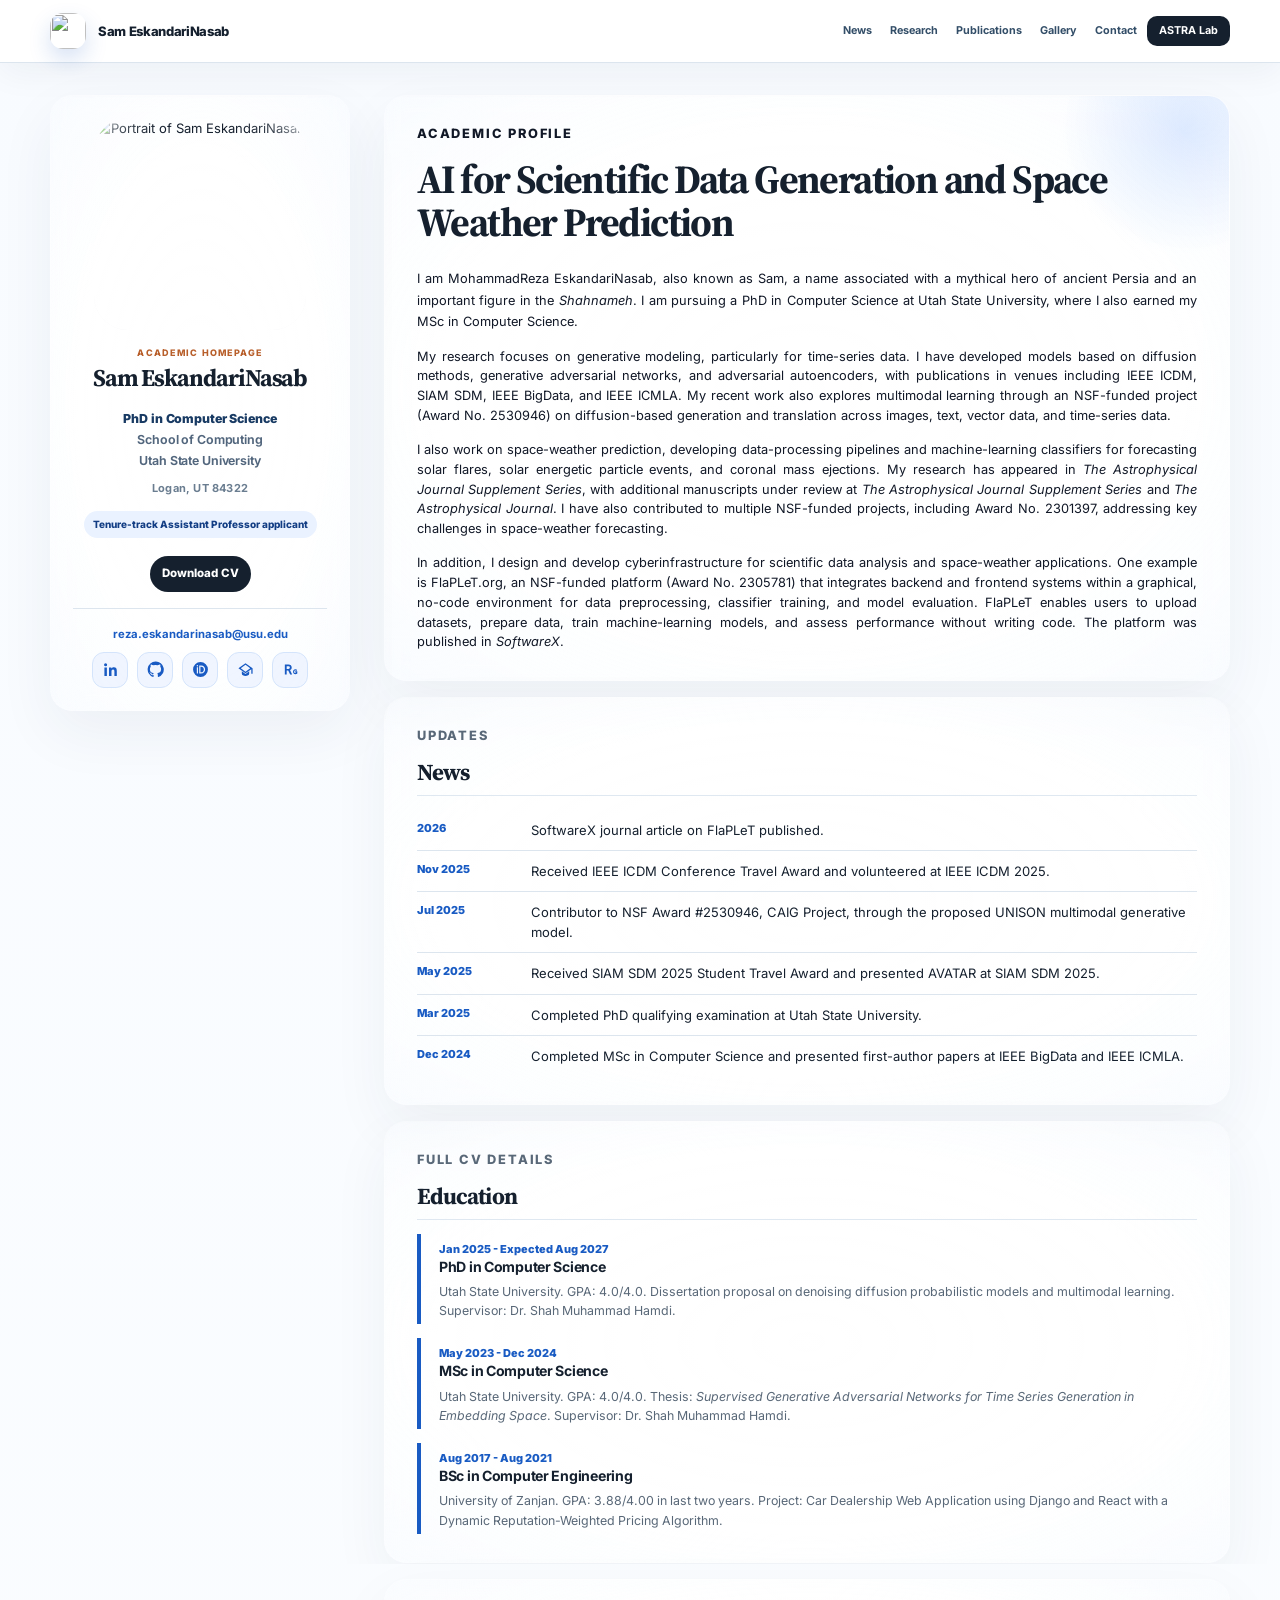
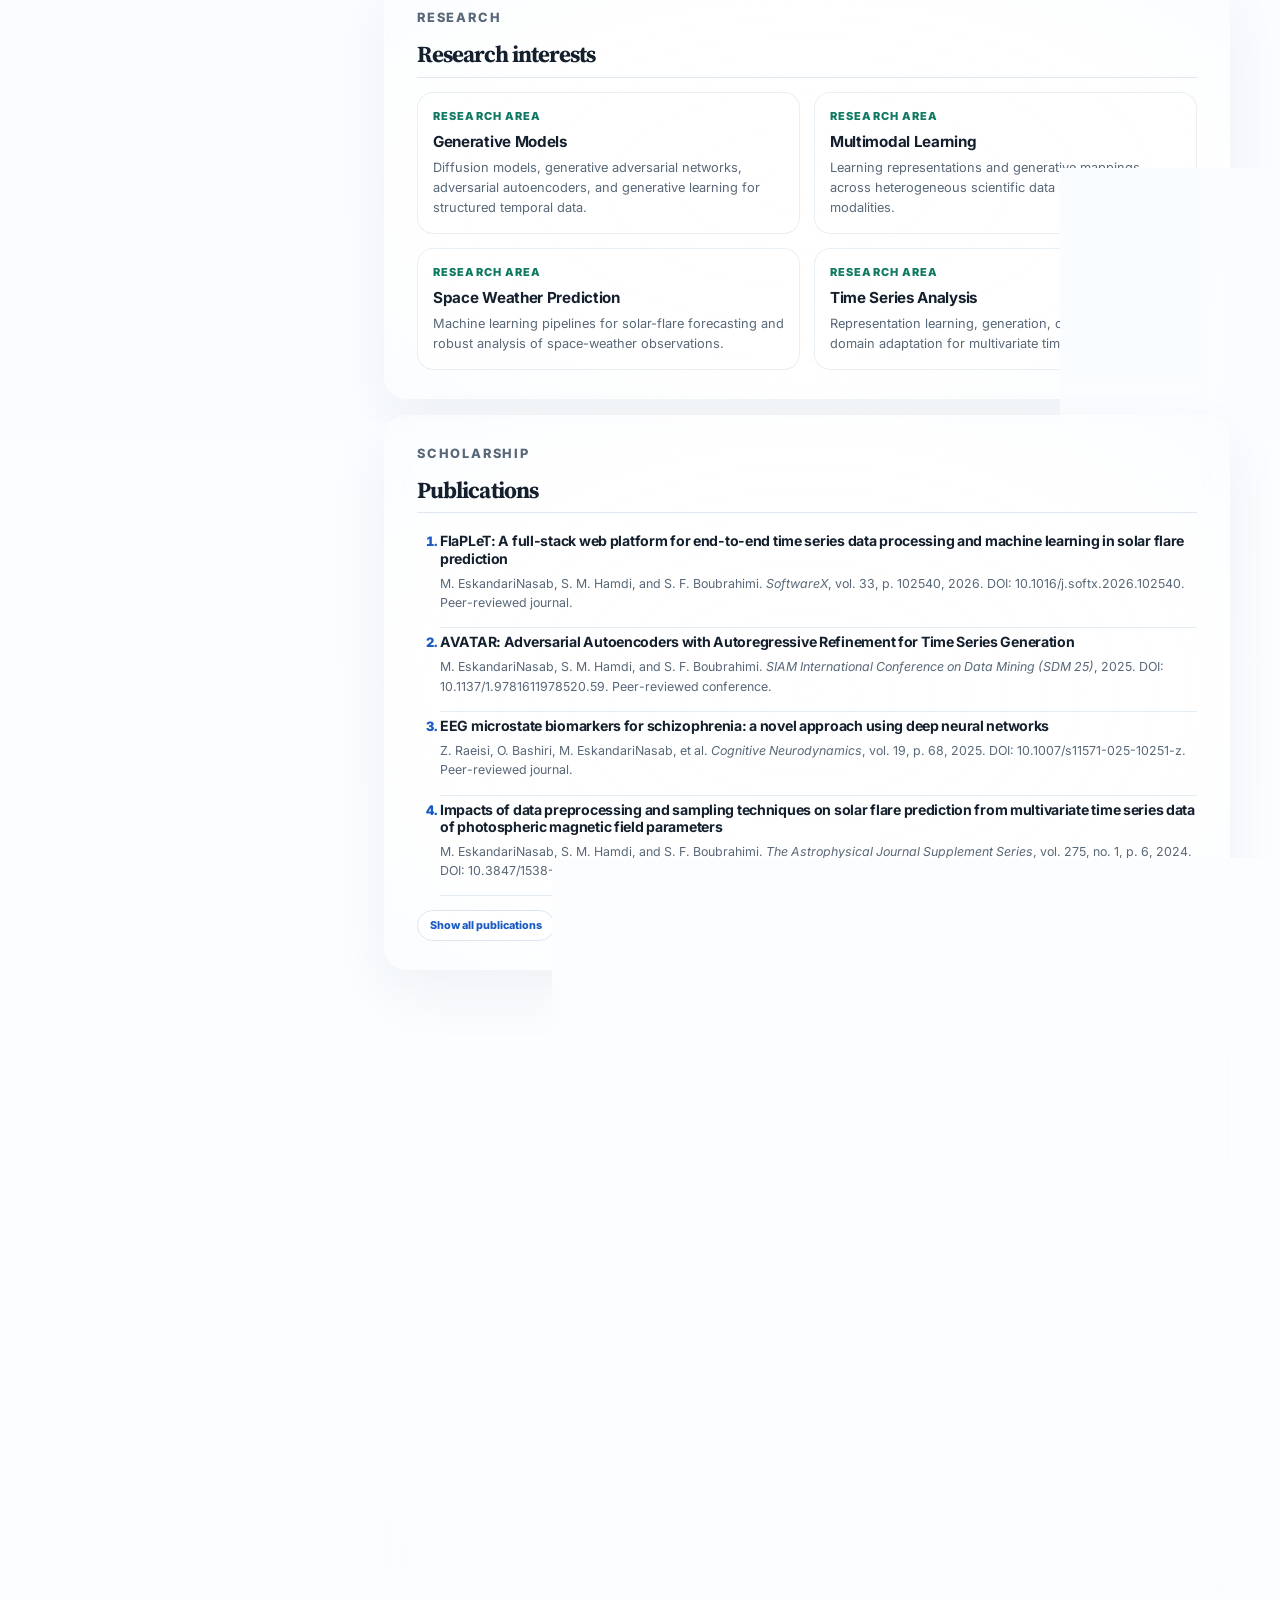
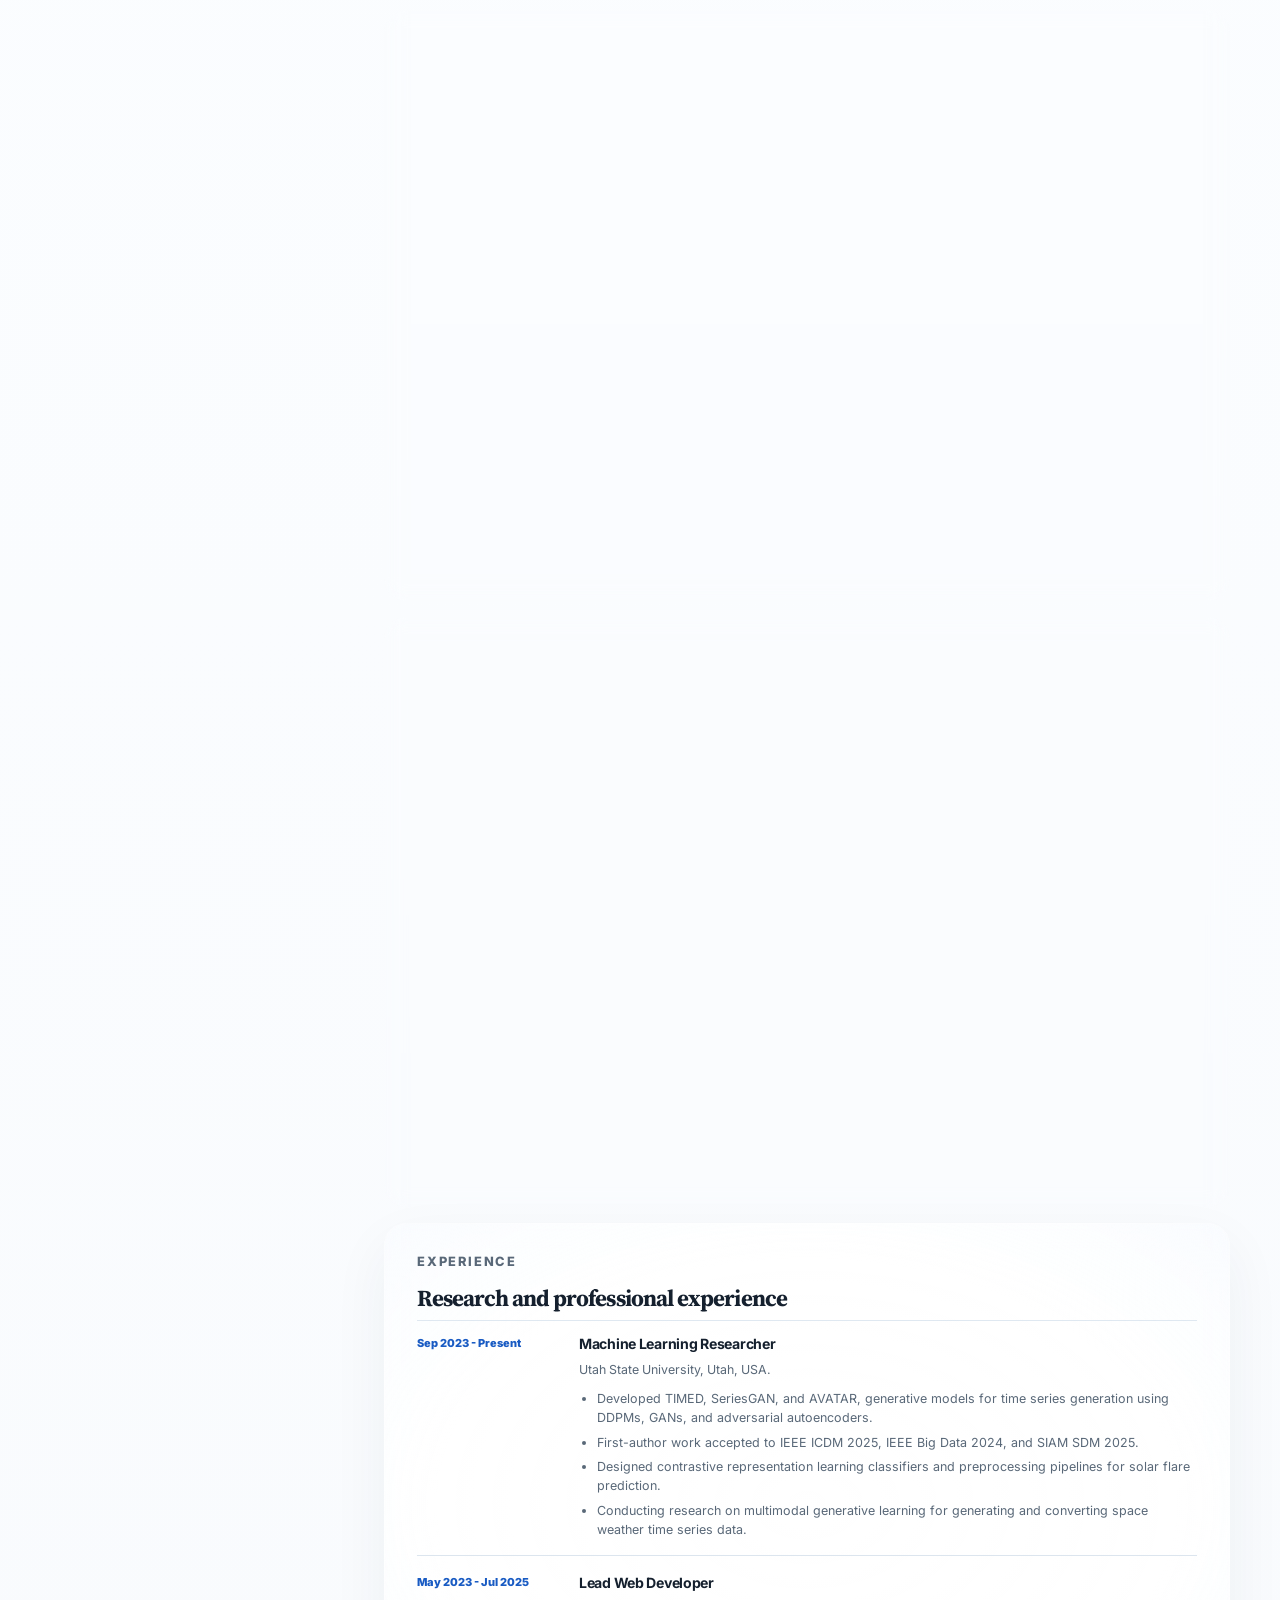
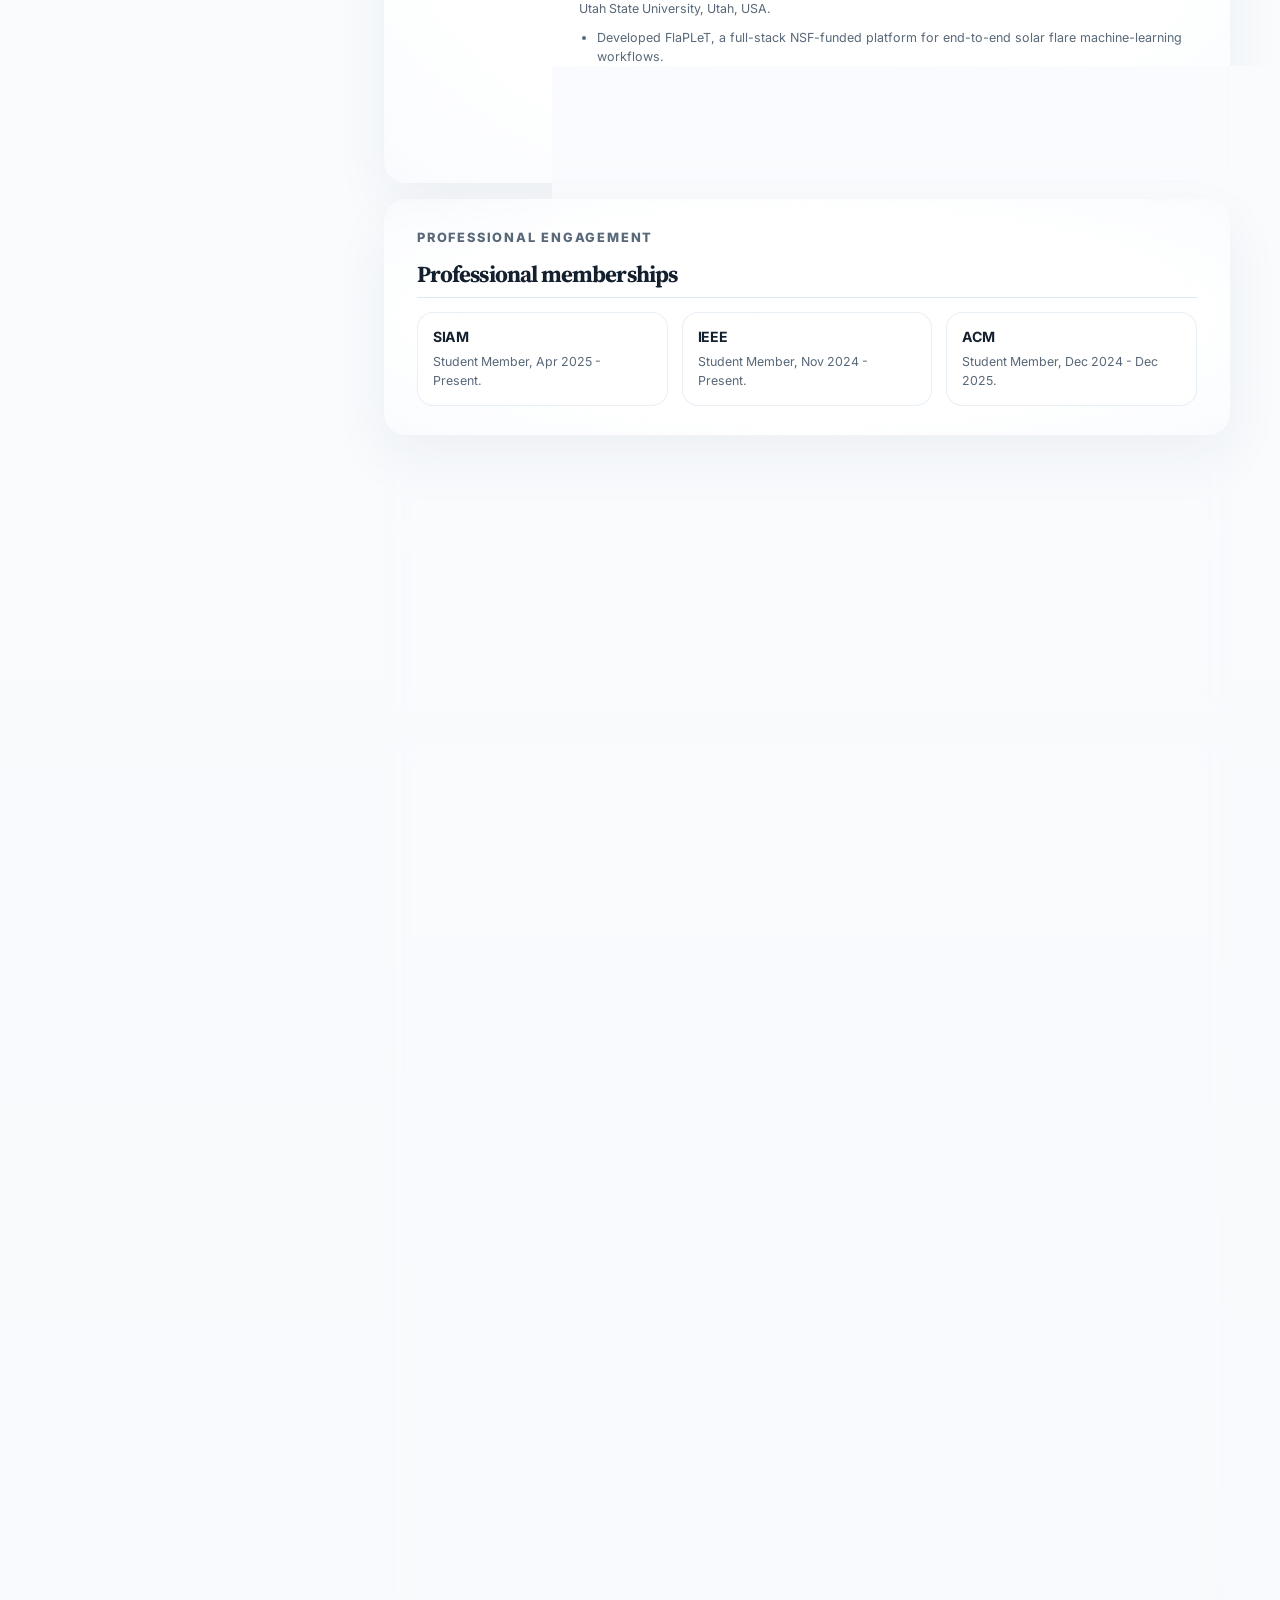
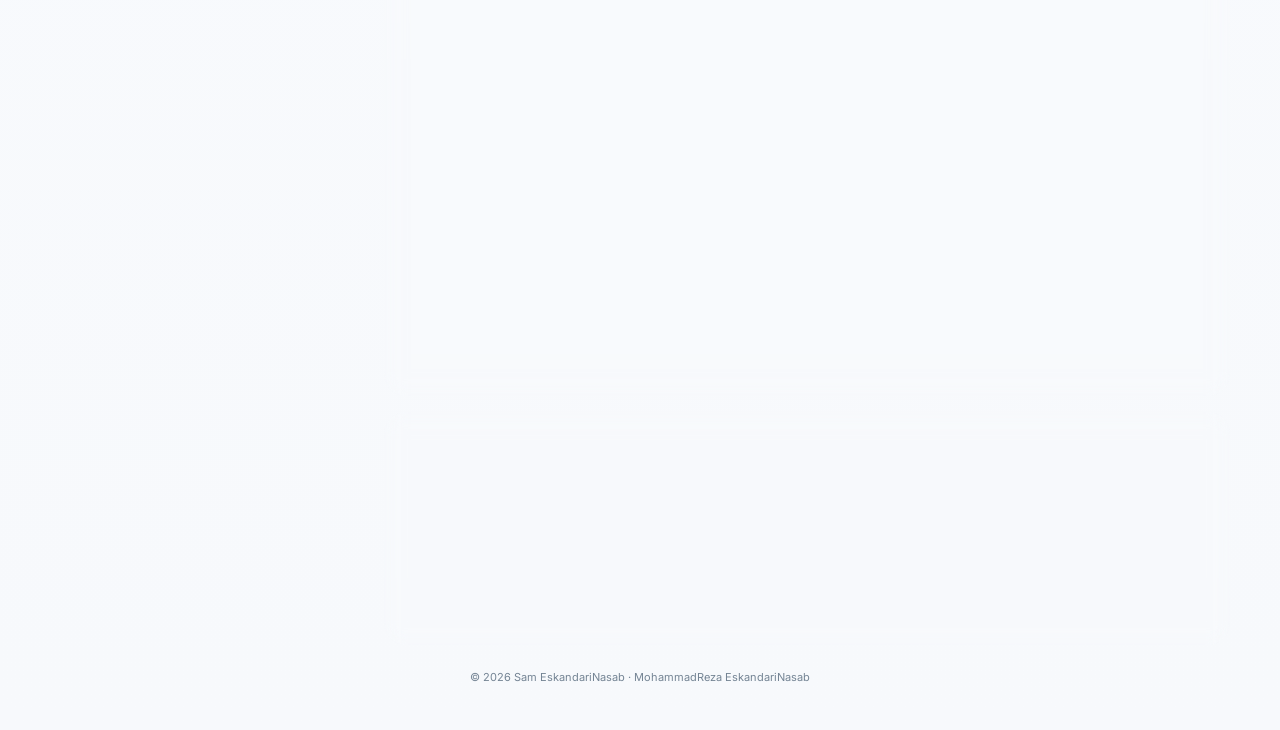
==== index.html @ 3f89d015 "Add files via upload" ====
<!doctype html>
<html lang="en">
<head>
  <meta charset="UTF-8" />
  <meta name="viewport" content="width=device-width, initial-scale=1.0" />
  <meta name="description" content="Sam EskandariNasab - MohammadReza EskandariNasab, PhD Candidate in Computer Science at Utah State University. Academic homepage, research, publications, service, awards, and CV." />
  <meta name="theme-color" content="#f6f8fb" />
  <title>Sam EskandariNasab | Academic Homepage</title>
  <link rel="icon" href="favicon.ico?v=3" sizes="any" />
  <link rel="stylesheet" href="styles.css" />
</head>
<body>
  <header class="site-header">
    <a class="brand" href="#top" aria-label="Sam EskandariNasab home">
      <img class="brand-mark" src="assets/se_logo.png" alt="" aria-hidden="true" />
      <span>Sam EskandariNasab</span>
    </a>
    <button class="menu-button" aria-expanded="false" aria-controls="site-nav" aria-label="Open menu"><span></span><span></span></button>
    <nav id="site-nav" aria-label="Main navigation">
      <a href="#news">News</a>
      <a href="#research">Research</a>
      <a href="#publications">Publications</a>
      <a href="#gallery">Gallery</a>
      <a href="#contact">Contact</a>
      <a class="nav-cv" href="astra-lab.html">ASTRA Lab</a>
    </nav>
  </header>

  <main id="top" class="page-shell">
    <aside class="profile">
      <section class="profile-card">
        <img class="profile-photo" src="gallery/sam_eskandarinasab_profile.jpg" alt="Portrait of Sam EskandariNasab" />
        <p class="eyebrow">Academic homepage</p>
        <h1>Sam EskandariNasab</h1>
        <div class="role role-stack" aria-label="Academic affiliation">
          <span>PhD in Computer Science</span>
          <span>School of Computing</span>
          <span>Utah State University</span>
        </div>
        <p class="location-line">Logan, UT 84322</p>
        <p class="status">Tenure-track Assistant Professor applicant</p>
        <a class="side-button profile-cv-button" href="Sam-EskandariNasab-CV.pdf" download>Download CV</a>
        <ul class="contact-list">
          <li><a href="mailto:reza.eskandarinasab@usu.edu"><span class="contact-label">reza.eskandarinasab@usu.edu</span></a></li>
          <li><a href="https://www.linkedin.com/in/samresume" target="_blank" rel="noreferrer" aria-label="LinkedIn" title="LinkedIn"><span class="link-icon" aria-hidden="true"><svg viewBox="0 0 24 24"><path d="M6.9 21H3.4V9h3.5v12ZM5.1 7.4A2.1 2.1 0 1 1 5.1 3a2.1 2.1 0 0 1 0 4.3ZM21 21h-3.5v-5.8c0-1.4 0-3.1-1.9-3.1s-2.2 1.5-2.2 3V21H9.9V9h3.3v1.6h.1c.5-.9 1.6-1.9 3.3-1.9 3.6 0 4.3 2.4 4.3 5.5V21Z"/></svg></span><span class="contact-label">LinkedIn</span></a></li>
          <li><a href="https://github.com/samresume" target="_blank" rel="noreferrer" aria-label="GitHub" title="GitHub"><span class="link-icon" aria-hidden="true"><svg viewBox="0 0 24 24"><path d="M12 .8a11.2 11.2 0 0 0-3.5 21.8c.6.1.8-.3.8-.6v-2.1c-3.3.7-4-1.4-4-1.4-.5-1.3-1.3-1.7-1.3-1.7-1.1-.7.1-.7.1-.7 1.2.1 1.8 1.2 1.8 1.2 1 .1.7 2.1 2.9 1.5.1-.8.4-1.4.7-1.7-2.6-.3-5.4-1.3-5.4-5.8 0-1.3.5-2.3 1.2-3.2-.1-.3-.5-1.6.1-3.2 0 0 1-.3 3.4 1.2a11.6 11.6 0 0 1 6.2 0C17.6 4.6 18.6 5 18.6 5c.6 1.6.2 2.8.1 3.2.8.9 1.2 1.9 1.2 3.2 0 4.5-2.8 5.5-5.4 5.8.4.4.8 1.1.8 2.2V22c0 .3.2.7.8.6A11.2 11.2 0 0 0 12 .8Z"/></svg></span><span class="contact-label">GitHub</span></a></li>
          <li><a href="https://orcid.org/0009-0004-0697-3716" target="_blank" rel="noreferrer" aria-label="ORCID" title="ORCID"><span class="link-icon" aria-hidden="true"><svg viewBox="0 0 24 24"><path d="M12 1.5a10.5 10.5 0 1 0 0 21 10.5 10.5 0 0 0 0-21Zm-3.5 16H6.8V8.9h1.7v8.6Zm-.9-9.8a1 1 0 1 1 0-2 1 1 0 0 1 0 2Zm5.1 9.8h-2.5V6.4h2.6c3.9 0 5.7 2.8 5.7 5.5 0 2.9-2.1 5.6-5.8 5.6Zm0-9.5h-.8v8h.8c2.8 0 4-2 4-4.1S15.4 8 12.7 8Z"/></svg></span><span class="contact-label">ORCID</span></a></li>
          <li><a href="https://scholar.google.com/citations?user=oUuVbaUAAAAJ" target="_blank" rel="noreferrer" aria-label="Google Scholar" title="Google Scholar"><span class="link-icon" aria-hidden="true"><svg viewBox="0 0 24 24"><path d="M12 3 2 10.2l10 7.2 8.2-5.9V18h1.8v-7.8L12 3Zm0 2.2 6.7 4.9L12 15 5.3 10.1 12 5.2Zm-5.2 9.4V18c0 1.8 2.3 3.2 5.2 3.2s5.2-1.4 5.2-3.2v-3.4L12 18.3l-5.2-3.7Z"/></svg></span><span class="contact-label">Google Scholar</span></a></li>
          <li><a href="https://www.researchgate.net/profile/Mohammadreza-Eskandarinasab" target="_blank" rel="noreferrer" aria-label="ResearchGate" title="ResearchGate"><span class="link-icon" aria-hidden="true"><svg viewBox="0 0 24 24"><path d="M4 5.1h5.2c2.7 0 4.5 1.5 4.5 4 0 1.8-.9 3.1-2.4 3.7l3 6.1h-2.8l-2.7-5.6H6.6v5.6H4V5.1Zm2.6 2.2v3.9H9c1.3 0 2.1-.7 2.1-2s-.8-1.9-2.1-1.9H6.6Zm12.2 4.4c-1.9 0-3.2 1.4-3.2 3.5s1.3 3.6 3.3 3.6c1.1 0 2.1-.4 2.7-1.1v-3.1h-3v1.8h1v.5c-.2.1-.5.2-.9.2-1 0-1.5-.8-1.5-1.9s.6-1.8 1.6-1.8c.6 0 1 .2 1.4.6l1.3-1.4c-.6-.6-1.5-.9-2.7-.9Z"/></svg></span><span class="contact-label">ResearchGate</span></a></li>
        </ul>
      </section>
    </aside>

    <div class="content">
      <section id="about" class="hero-card section">
        <p class="eyebrow">Academic profile</p>
        <h2>AI for Scientific Data Generation and Space Weather Prediction</h2>
        <p class="lead">
          I am MohammadReza EskandariNasab, also known as Sam, a name associated with a mythical hero of ancient Persia
          and an important figure in the <em>Shahnameh</em>. I am pursuing a PhD in Computer Science at
          Utah State University, where I also earned my MSc in Computer Science.
        </p>
        <p>
          My research focuses on generative modeling, particularly for time-series data. I have developed models based
          on diffusion methods, generative adversarial networks, and adversarial autoencoders, with publications in venues
          including IEEE ICDM, SIAM SDM, IEEE BigData, and IEEE ICMLA. My recent work also explores multimodal learning
          through an NSF-funded project (Award No. 2530946) on diffusion-based generation and translation across images,
          text, vector data, and time-series data.
        </p>
        <p>
          I also work on space-weather prediction, developing data-processing pipelines and machine-learning classifiers
          for forecasting solar flares, solar energetic particle events, and coronal mass ejections. My research has
          appeared in <em>The Astrophysical Journal Supplement Series</em>, with additional manuscripts under review at
          <em>The Astrophysical Journal Supplement Series</em> and <em>The Astrophysical Journal</em>. I have also
          contributed to multiple NSF-funded projects, including Award No. 2301397, addressing key challenges in
          space-weather forecasting.
        </p>
        <p>
          In addition, I design and develop cyberinfrastructure for scientific data analysis and space-weather applications.
          One example is FlaPLeT.org, an NSF-funded platform (Award No. 2305781) that integrates backend and frontend
          systems within a graphical, no-code environment for data preprocessing, classifier training, and model evaluation.
          FlaPLeT enables users to upload datasets, prepare data, train machine-learning models, and assess performance
          without writing code. The platform was published in <em>SoftwareX</em>.
        </p>
      </section>

      <section id="news" class="section">
        <p class="eyebrow">Updates</p>
        <h2>News</h2>
        <ul class="news-list">
          <li><time>2026</time><span>SoftwareX journal article on FlaPLeT published.</span></li>
          <li><time>Nov 2025</time><span>Received IEEE ICDM Conference Travel Award and volunteered at IEEE ICDM 2025.</span></li>
          <li><time>Jul 2025</time><span>Contributor to NSF Award #2530946, CAIG Project, through the proposed UNISON multimodal generative model.</span></li>
          <li><time>May 2025</time><span>Received SIAM SDM 2025 Student Travel Award and presented AVATAR at SIAM SDM 2025.</span></li>
          <li><time>Mar 2025</time><span>Completed PhD qualifying examination at Utah State University.</span></li>
          <li><time>Dec 2024</time><span>Completed MSc in Computer Science and presented first-author papers at IEEE BigData and IEEE ICMLA.</span></li>
        </ul>
      </section>

      <section id="cv" class="section">
        <p class="eyebrow">Full CV details</p>
        <h2>Education</h2>
        <div class="education-list">
          <article><time>Jan 2025 - Expected Aug 2027</time><h3>PhD in Computer Science</h3><p>Utah State University. GPA: 4.0/4.0. Dissertation proposal on denoising diffusion probabilistic models and multimodal learning. Supervisor: Dr. Shah Muhammad Hamdi.</p></article>
          <article><time>May 2023 - Dec 2024</time><h3>MSc in Computer Science</h3><p>Utah State University. GPA: 4.0/4.0. Thesis: <em>Supervised Generative Adversarial Networks for Time Series Generation in Embedding Space</em>. Supervisor: Dr. Shah Muhammad Hamdi.</p></article>
          <article><time>Aug 2017 - Aug 2021</time><h3>BSc in Computer Engineering</h3><p>University of Zanjan. GPA: 3.88/4.00 in last two years. Project: Car Dealership Web Application using Django and React with a Dynamic Reputation-Weighted Pricing Algorithm.</p></article>
        </div>
      </section>

      <section id="research" class="section">
        <p class="eyebrow">Research</p>
        <h2>Research interests</h2>
        <div class="interest-list">
          <article><span>Research area</span><h3><a href="https://scholar.google.com/citations?view_op=search_authors&hl=en&mauthors=label:generative_models" target="_blank" rel="noreferrer">Generative Models</a></h3><p>Diffusion models, generative adversarial networks, adversarial autoencoders, and generative learning for structured temporal data.</p></article>
          <article><span>Research area</span><h3>Multimodal Learning</h3><p>Learning representations and generative mappings across heterogeneous scientific data sources and modalities.</p></article>
          <article><span>Research area</span><h3><a href="https://scholar.google.com/citations?view_op=search_authors&hl=en&mauthors=label:space_weather_prediction" target="_blank" rel="noreferrer">Space Weather Prediction</a></h3><p>Machine learning pipelines for solar-flare forecasting and robust analysis of space-weather observations.</p></article>
          <article><span>Research area</span><h3><a href="https://scholar.google.com/citations?view_op=search_authors&hl=en&mauthors=label:time_series_analysis" target="_blank" rel="noreferrer">Time Series Analysis</a></h3><p>Representation learning, generation, classification, and domain adaptation for multivariate time-series data.</p></article>
        </div>
      </section>

      <section id="publications" class="section">
        <p class="eyebrow">Scholarship</p>
        <h2>Publications</h2>
        <ol class="publication-list" data-collapsible-list data-show-count="4">
          <li><h3>FlaPLeT: A full-stack web platform for end-to-end time series data processing and machine learning in solar flare prediction</h3><p>M. EskandariNasab, S. M. Hamdi, and S. F. Boubrahimi. <em>SoftwareX</em>, vol. 33, p. 102540, 2026. DOI: 10.1016/j.softx.2026.102540. Peer-reviewed journal.</p></li>
          <li><h3>AVATAR: Adversarial Autoencoders with Autoregressive Refinement for Time Series Generation</h3><p>M. EskandariNasab, S. M. Hamdi, and S. F. Boubrahimi. <em>SIAM International Conference on Data Mining (SDM 25)</em>, 2025. DOI: 10.1137/1.9781611978520.59. Peer-reviewed conference.</p></li>
          <li><h3>EEG microstate biomarkers for schizophrenia: a novel approach using deep neural networks</h3><p>Z. Raeisi, O. Bashiri, M. EskandariNasab, et al. <em>Cognitive Neurodynamics</em>, vol. 19, p. 68, 2025. DOI: 10.1007/s11571-025-10251-z. Peer-reviewed journal.</p></li>
          <li><h3>Impacts of data preprocessing and sampling techniques on solar flare prediction from multivariate time series data of photospheric magnetic field parameters</h3><p>M. EskandariNasab, S. M. Hamdi, and S. F. Boubrahimi. <em>The Astrophysical Journal Supplement Series</em>, vol. 275, no. 1, p. 6, 2024. DOI: 10.3847/1538-4365/ad7c4a. Peer-reviewed journal.</p></li>
          <li><h3>A GRU-CNN model for auditory attention detection using microstate and recurrence quantification analysis</h3><p>M. EskandariNasab, Z. Raeisi, R. A. Lashaki, and H. Najafi. <em>Scientific Reports</em>, vol. 14, no. 1, p. 8861, 2024. DOI: 10.1038/s41598-024-58886-y. Peer-reviewed journal.</p></li>
          <li><h3>SeriesGAN: Time Series Generation via Adversarial and Autoregressive Learning</h3><p>M. EskandariNasab, S. M. Hamdi, and S. F. Boubrahimi. <em>IEEE International Conference on Big Data</em>, 2024. DOI: 10.1109/BigData62323.2024.10825115. Peer-reviewed conference.</p></li>
          <li><h3>ChronoGAN: Supervised and Embedded Generative Adversarial Networks for Time Series Generation</h3><p>M. EskandariNasab, S. M. Hamdi, and S. F. Boubrahimi. <em>International Conference on Machine Learning and Applications (ICMLA)</em>, 2024. DOI: 10.1109/ICMLA61862.2024.00083. Peer-reviewed conference.</p></li>
          <li><h3>Enhancing Multivariate Time Series-based Solar Flare Prediction with Multifaceted Preprocessing and Contrastive Learning</h3><p>M. EskandariNasab, S. M. Hamdi, and S. F. Boubrahimi. <em>International Conference on Machine Learning and Applications (ICMLA)</em>, 2024. DOI: 10.1109/ICMLA61862.2024.00056. Peer-reviewed conference.</p></li>
          <li><h3>Supervised Generative Adversarial Networks for Time Series Generation in Embedding Space</h3><p>MohammadReza EskandariNasab. <em>All Graduate Theses and Dissertations, Fall 2023 to Present</em>, 387, 2024. Utah State University.</p></li>
        </ol>
        <button class="show-more-button" type="button" data-show-more>Show all publications</button>
      </section>

      <section id="awards" class="section">
        <p class="eyebrow">Recognition</p>
        <h2>Honors and awards</h2>
        <div class="compact-list" data-collapsible-list data-show-count="4">
          <article><time>Nov 2025</time><h3>IEEE ICDM Conference Travel Award</h3><p>Competitive $500 NSF-funded travel award for a limited number of students across the United States.</p></article>
          <article><time>Jul 2025</time><h3>Contributor to NSF Award #2530946 (CAIG Project)</h3><p>Contributed to the accepted NSF RISE ICER proposal by proposing UNISON, a multimodal generative model with new loss functions and architectures for space weather time series.</p></article>
          <article><time>May 2025</time><h3>SIAM SDM 2025 Student Travel Award</h3><p>Received an $800 travel grant, free conference registration, and SIAM membership.</p></article>
          <article><time>Dec 2024</time><h3>Awarded Thesis-Based MSc in Computer Science</h3><p>Awarded midway through PhD studies in recognition of research contributions and academic excellence.</p></article>
          <article><time>Dec 2024</time><h3>IEEE BigData Conference Travel Award</h3><p>Competitive $800 NSF-funded travel grant awarded to 35 students across the United States.</p></article>
          <article><time>2024-2025</time><h3>Graduate Student Travel Award, Utah State University</h3><p>Received two $300 awards supporting travel to IEEE BigData 2024 and IEEE ICDM 2025.</p></article>
          <article><time>Aug 2024</time><h3>NSF Grant Award for SHINE 2024 Workshop Presentation</h3><p>Fully funded 7-day participation in Alaska; delivered the opening talk and presented a poster on solar flare classification.</p></article>
          <article><time>Oct 2022</time><h3>NSF-Funded Research Assistantship Award</h3><p>Awarded research assistantship for an NSF OAC-funded project supporting AI model training for solar flare prediction without coding knowledge.</p></article>
          <article><time>Oct 2022</time><h3>Direct PhD Admission at Utah State University</h3><p>Admitted to the direct-entry PhD program through interview and high test scores.</p></article>
        </div>
        <button class="show-more-button" type="button" data-show-more>Show all recognition</button>
      </section>

      <section id="talks" class="section">
        <p class="eyebrow">Presentations</p>
        <h2>Talks and posters</h2>
        <div class="compact-list" data-collapsible-list data-show-count="4">
          <article><time>Nov 2025</time><h3>IEEE ICDM 2025, Washington, DC</h3><p>Oral presentation of first-author paper TIMED.</p></article>
          <article><time>May 2025</time><h3>SIAM SDM 2025, Alexandria, Virginia</h3><p>Oral presentation of first-author paper AVATAR.</p></article>
          <article><time>Mar 2025</time><h3>PhD Qualifying Examination, Utah State University</h3><p>Presented two recent research papers and responded to a five-member committee.</p></article>
          <article><time>Dec 2024</time><h3>IEEE BigData 2024, Washington, DC</h3><p>Oral presentation of first-author paper SeriesGAN.</p></article>
          <article><time>Dec 2024</time><h3>IEEE ICMLA 2024, Miami, Florida</h3><p>Virtual oral presentations of two first-author regular papers.</p></article>
          <article><time>Nov 2024</time><h3>Master's Thesis Defense, Utah State University</h3><p>Defended <em>Supervised Generative Adversarial Networks for Time Series Generation in Embedding Space</em>.</p></article>
          <article><time>Aug 2024</time><h3>SHINE 2024 Workshop, Juneau, Alaska</h3><p>Session talk and poster presentation on preprocessing and solar flare prediction.</p></article>
          <article><time>Jun 2024</time><h3>Invited Guest Speaker, Utah State University</h3><p>Presented data science concepts and solar flare prediction techniques to Indigenous high school seniors.</p></article>
        </div>
        <button class="show-more-button" type="button" data-show-more>Show all presentations</button>
      </section>

      <section id="service" class="section">
        <p class="eyebrow">Academic citizenship</p>
        <h2>Academic and community service</h2>
        <div class="compact-list service-list" data-collapsible-list data-show-count="4">
          <article><time>Nov 2025</time><h3>IEEE International Conference on Data Mining (IEEE ICDM)</h3><p>Conference volunteer; provided help desk support, room directions, session navigation, and attendee assistance.</p></article>
          <article><time>Dec 2024</time><h3>IEEE International Conference on Big Data (IEEE BigData)</h3><p>Conference volunteer; provided technical and logistical support to session chairs and assisted with session coordination.</p></article>
          <article><time>Jul 2024 - Present</time><h3>Biomedical Signal Processing and Control (Elsevier)</h3><p>Peer reviewer; completed 15 manuscript reviews.</p></article>
          <article><time>Sep 2025 - Present</time><h3>Journal of Neural Engineering (IOPscience)</h3><p>Peer reviewer; completed three manuscript reviews.</p></article>
          <article><time>Nov 2025</time><h3>Artificial Intelligence (Elsevier)</h3><p>Peer reviewer; reviewed one manuscript.</p></article>
          <article><time>Nov 2025</time><h3>Information Fusion (Elsevier)</h3><p>Peer reviewer; reviewed one manuscript.</p></article>
          <article><time>Dec 2025</time><h3>IEEE Journal of Biomedical and Health Informatics (IEEE)</h3><p>Peer reviewer; reviewed one manuscript.</p></article>
          <article><time>Nov 2025 - Present</time><h3>Astronomy and Computing (Elsevier)</h3><p>Peer reviewer; reviewed two manuscripts.</p></article>
          <article><time>Nov 2025</time><h3>Neurocomputing (Elsevier)</h3><p>Peer reviewer; reviewed one manuscript.</p></article>
          <article><time>Dec 2025</time><h3>Biomedical Physics & Engineering Express (IOPscience)</h3><p>Peer reviewer; reviewed one manuscript.</p></article>
          <article><time>Nov 2025</time><h3>Internet of Things and Cyber-Physical Systems (KeAi Communications Co.)</h3><p>Peer reviewer; reviewed one manuscript.</p></article>
          <article><time>Sep 2025</time><h3>Information Sciences (Elsevier)</h3><p>Peer reviewer; reviewed one manuscript.</p></article>
          <article><time>Jun 2025</time><h3>Book Chapter: Recent Advances in Deep Learning</h3><p>Peer reviewer; reviewed one book chapter.</p></article>
        </div>
        <button class="show-more-button" type="button" data-show-more>Show all academic citizenship</button>
      </section>

      <section id="experience" class="section">
        <p class="eyebrow">Experience</p>
        <h2>Research and professional experience</h2>
        <div class="timeline">
          <article><time>Sep 2023 - Present</time><div><h3>Machine Learning Researcher</h3><p>Utah State University, Utah, USA.</p><ul><li>Developed TIMED, SeriesGAN, and AVATAR, generative models for time series generation using DDPMs, GANs, and adversarial autoencoders.</li><li>First-author work accepted to IEEE ICDM 2025, IEEE Big Data 2024, and SIAM SDM 2025.</li><li>Designed contrastive representation learning classifiers and preprocessing pipelines for solar flare prediction.</li><li>Conducting research on multimodal generative learning for generating and converting space weather time series data.</li></ul></div></article>
          <article><time>May 2023 - Jul 2025</time><div><h3>Lead Web Developer</h3><p>Utah State University, Utah, USA.</p><ul><li>Developed FlaPLeT, a full-stack NSF-funded platform for end-to-end solar flare machine-learning workflows.</li><li>Supported account creation, dataset upload, preprocessing, augmentation, classification, hyperparameter tuning, and performance reporting.</li><li>Built with Django, REST APIs, React, PostgreSQL, Celery, Redis, Nginx, Waitress, TensorFlow, Keras, and Pandas.</li></ul></div></article>
        </div>
      </section>

      <section id="memberships" class="section">
        <p class="eyebrow">Professional engagement</p>
        <h2>Professional memberships</h2>
        <div class="three-column">
          <article><h3>SIAM</h3><p>Student Member, Apr 2025 - Present.</p></article>
          <article><h3>IEEE</h3><p>Student Member, Nov 2024 - Present.</p></article>
          <article><h3>ACM</h3><p>Student Member, Dec 2024 - Dec 2025.</p></article>
        </div>
      </section>

      <section id="datasets" class="section">
        <p class="eyebrow">Open science</p>
        <h2>Datasets and notebooks</h2>
        <ol class="publication-list">
          <li><h3>Cleaned SWAN-SF Dataset (v1.0.0)</h3><p>M. EskandariNasab, S. M. Hamdi, and S. Filali Boubrahimi. Zenodo, June 11, 2024. DOI: 10.5281/zenodo.11566472.</p></li>
          <li><h3>SWAN-SF Data Preprocessing and Sampling Notebooks (v1.0.0)</h3><p>M. EskandariNasab, S. M. Hamdi, and S. Filali Boubrahimi. Zenodo, June 11, 2024. DOI: 10.5281/zenodo.11564789.</p></li>
        </ol>
      </section>

      <section id="gallery" class="section gallery-section">
        <p class="eyebrow">Academic moments</p>
        <h2>Gallery</h2>
        <p>Selected moments from conferences, presentations, poster sessions, graduation, and academic milestones.</p>
        <div class="gallery-grid">
          <figure>
            <img src="gallery/sam_eskandarinasab_icdm2025.jpg" alt="Sam EskandariNasab at IEEE ICDM 2025" loading="lazy" />
            <figcaption>IEEE ICDM 2025</figcaption>
          </figure>
          <figure>
            <img src="gallery/SIAM2025.jpg" alt="Sam EskandariNasab at SIAM SDM 2025" loading="lazy" />
            <figcaption>SIAM SDM 2025</figcaption>
          </figure>
          <figure>
            <img src="gallery/sam_eskandarinasab_bigdata2024.jpg" alt="Sam EskandariNasab at IEEE BigData 2024" loading="lazy" />
            <figcaption>IEEE BigData 2024</figcaption>
          </figure>
          <figure>
            <img src="gallery/sam_eskandarinasab_shine2024.jpg" alt="Sam EskandariNasab at the SHINE 2024 Workshop" loading="lazy" />
            <figcaption>SHINE 2024 Workshop</figcaption>
          </figure>
          <figure>
            <img src="gallery/sam_eskandarinasab_shine2024_profile.jpg" alt="Portrait of Sam EskandariNasab at SHINE 2024" loading="lazy" />
            <figcaption>SHINE 2024</figcaption>
          </figure>
          <figure>
            <img src="gallery/sam_eskandarinasab_shine2026.jpg" alt="Sam EskandariNasab at SHINE 2026" loading="lazy" />
            <figcaption>SHINE 2026</figcaption>
          </figure>
          <figure>
            <img src="gallery/sam_eskandarinasab_defence.jpg" alt="Sam EskandariNasab at his thesis defense" loading="lazy" />
            <figcaption>Master's thesis defense</figcaption>
          </figure>
          <figure>
            <img src="gallery/sam_eskandarinasab_msc.jpg" alt="Sam EskandariNasab at MSc graduation" loading="lazy" />
            <figcaption>MSc graduation</figcaption>
          </figure>
          <figure>
            <img src="gallery/sam_eskandarinasab_interview.jpg" alt="Sam EskandariNasab during an academic interview or presentation" loading="lazy" />
            <figcaption>Academic interview</figcaption>
          </figure>
        </div>
      </section>

      <section id="contact" class="section contact-section">
        <p class="eyebrow">Contact</p>
        <h2>Contact</h2>
        <p>I welcome conversations about tenure-track faculty opportunities, research collaboration, and student mentorship.</p>
        <div class="contact-emails">
          <a class="email-link" href="mailto:reza.eskandarinasab@usu.edu">reza.eskandarinasab@usu.edu</a>
          <a class="email-link" href="mailto:sameskandarinasab@gmail.com">sameskandarinasab@gmail.com</a>
        </div>
      </section>
    </div>
  </main>

  <footer class="site-footer">
    <p>© <span id="year"></span> Sam EskandariNasab · MohammadReza EskandariNasab</p>
  </footer>

  <script src="script.js"></script>
</body>
</html>
---- styles.css ----
@import url('https://fonts.googleapis.com/css2?family=Inter:wght@400;500;600;700;800&family=Source+Serif+4:opsz,wght@8..60,500;8..60,600;8..60,700&display=swap');

:root{--bg:#f6f8fb;--paper:#ffffff;--ink:#15202e;--muted:#596878;--soft:#f1f6fb;--line:#dce5ee;--blue:#195bc3;--blue-ink:#123d84;--blue-soft:#eaf2ff;--accent:#b85f2b;--green:#0f7a61;--shadow:0 18px 55px rgba(25,45,75,.09);--serif:"Source Serif 4",Georgia,serif;--sans:"Inter",Arial,sans-serif}
*{box-sizing:border-box}html{scroll-behavior:smooth}body{margin:0;background:radial-gradient(circle at 8% 0,#eaf4ff 0 28%,transparent 29%),linear-gradient(180deg,#fbfdff 0,#f6f8fb 42%,#f8fafc 100%);color:var(--ink);font-family:var(--sans);font-size:16px;line-height:1.68;text-rendering:optimizeLegibility}.site-header{position:sticky;top:0;z-index:20;background:rgba(255,255,255,.9);backdrop-filter:blur(18px);border-bottom:1px solid var(--line);display:flex;align-items:center;justify-content:space-between;padding:13px max(22px,calc((100% - 1180px)/2));box-shadow:0 10px 34px rgba(20,35,55,.05)}.brand{display:flex;align-items:center;gap:12px;color:inherit;text-decoration:none;font-weight:800;letter-spacing:-.025em}.brand-mark{display:grid;place-items:center;width:40px;height:40px;border-radius:14px;background:linear-gradient(135deg,var(--blue),#73a6ff);color:white;font-size:13px;box-shadow:0 10px 22px rgba(25,91,195,.22)}.site-header nav{display:flex;align-items:center;gap:2px}.site-header nav a{color:#334e68;text-decoration:none;font-size:13px;font-weight:700;padding:8px 9px;border-radius:10px}.site-header nav a:hover{background:var(--blue-soft);color:var(--blue)}.nav-cv{background:var(--ink)!important;color:white!important;padding-inline:12px!important}.menu-button{display:none;background:transparent;border:0;padding:8px}.menu-button span{display:block;width:24px;height:2px;background:var(--ink);margin:5px 0;border-radius:999px}.page-shell{width:min(1180px,calc(100% - 48px));margin:48px auto 0;display:grid;grid-template-columns:318px 1fr;gap:42px;align-items:start}.profile{position:sticky;top:92px}.profile-card,.sidebar-box,.section{background:rgba(255,255,255,.92);border:1px solid var(--line);border-radius:22px;box-shadow:var(--shadow)}.profile-card{padding:28px}.name-badge{width:118px;height:118px;border-radius:32px;display:grid;place-items:center;margin-bottom:22px;background:linear-gradient(145deg,#f7fbff,#eaf2ff);border:1px solid #d7e6f8;color:var(--blue);font:700 40px var(--serif);letter-spacing:-.08em}.eyebrow{margin:0 0 6px;text-transform:uppercase;letter-spacing:.14em;color:var(--accent);font-size:11px;font-weight:800}.profile-card h1{font:700 32px/.98 var(--serif);letter-spacing:-.045em;margin:0 0 8px}.legal-name{margin:0 0 14px;color:var(--muted);font-size:14px}.role{margin:0 0 14px;color:#2f4660;font-weight:650;line-height:1.48}.status{display:inline-flex;margin:0 0 18px;padding:7px 10px;background:var(--blue-soft);color:var(--blue-ink);border-radius:999px;font-size:12px;font-weight:800}.contact-list,.tag-list,.news-list{list-style:none;margin:0;padding:0}.contact-list{border-top:1px solid var(--line);padding-top:15px}.contact-list li+li{margin-top:8px}.contact-list a,.email-link{color:var(--blue);font-weight:700;text-decoration:none}.contact-list a:hover,.email-link:hover{text-decoration:underline}.sidebar-box{margin-top:16px;padding:21px}.sidebar-box h2{font-size:13px;margin:0 0 13px;text-transform:uppercase;letter-spacing:.12em;color:#334e68}.tag-list{display:flex;flex-wrap:wrap;gap:8px}.tag-list li,.course-grid span{background:var(--soft);border:1px solid var(--line);border-radius:999px;padding:7px 10px;font-size:12px;color:#334e68;font-weight:700}.side-button{display:inline-flex;text-decoration:none;background:var(--ink);color:white;padding:11px 14px;border-radius:999px;font-size:13px;font-weight:800}.content{display:grid;gap:19px}.section{padding:34px 38px;scroll-margin-top:88px;overflow:hidden}.hero-card{background:linear-gradient(135deg,rgba(255,255,255,.96),rgba(240,247,255,.92));position:relative}.hero-card:after{content:"";position:absolute;right:-80px;top:-90px;width:250px;height:250px;border-radius:50%;background:radial-gradient(circle,rgba(115,166,255,.22),transparent 70%)}.section h2{position:relative;font:700 34px/1.08 var(--serif);letter-spacing:-.04em;margin:0 0 17px;border-bottom:1px solid var(--line);padding-bottom:12px}.hero-card h2{font-size:clamp(40px,5vw,68px);max-width:780px;border:0;padding:0;margin-bottom:18px}.section p{color:var(--muted);margin:0 0 14px}.section p:last-child{margin-bottom:0}.lead{font-size:18px;color:#35485f!important;line-height:1.8}.news-list li{display:grid;grid-template-columns:110px 1fr;gap:16px;padding:13px 0;border-bottom:1px solid var(--line)}.news-list li:last-child{border-bottom:0}.news-list time,.compact-list time,.timeline time,.education-list time{color:var(--blue);font-size:13px;font-weight:850}.interest-list,.skill-grid,.project-list{display:grid;grid-template-columns:1fr 1fr;gap:14px}.interest-list article,.skill-grid article,.project-list article,.three-column article{background:linear-gradient(180deg,#fff,#f8fbff);border:1px solid var(--line);border-radius:16px;padding:18px}.interest-list span{display:block;color:var(--green);font-size:11px;font-weight:850;text-transform:uppercase;letter-spacing:.1em;margin-bottom:8px}.interest-list h3,.publication-list h3,.compact-list h3,.timeline h3,.education-list h3,.skill-grid h3,.project-list h3,.three-column h3{margin:0 0 7px;line-height:1.22;letter-spacing:-.02em;color:var(--ink)}.interest-list h3{font-size:21px}.interest-list p,.skill-grid p,.project-list p,.three-column p{font-size:14px}.publication-list{margin:0;padding-left:23px}.publication-list li{padding:4px 0 19px}.publication-list li::marker{font-weight:850;color:var(--blue)}.publication-list p{font-size:14px}.compact-list{display:grid;gap:0;border-top:1px solid var(--line)}.compact-list article{display:grid;grid-template-columns:128px 1fr;gap:18px;padding:18px 0;border-bottom:1px solid var(--line)}.compact-list article:last-child{border-bottom:0}.compact-list p{font-size:14px}.service-list article{grid-template-columns:156px 1fr}.course-grid{display:flex;flex-wrap:wrap;gap:9px;margin-top:18px}.timeline{display:grid;gap:18px}.timeline article{display:grid;grid-template-columns:155px 1fr;gap:22px;padding-bottom:20px;border-bottom:1px solid var(--line)}.timeline article:last-child{border-bottom:0;padding-bottom:0}.timeline p{margin-bottom:6px}.timeline ul{margin:10px 0 0;padding-left:18px;color:var(--muted)}.timeline li+li{margin-top:5px}.education-list{display:grid;gap:14px}.education-list article{border-left:4px solid var(--blue);padding:4px 0 4px 18px}.three-column{display:grid;grid-template-columns:repeat(3,1fr);gap:14px}.contact-section{background:linear-gradient(135deg,#fff,#edf5ff)}.email-link{display:inline-block;margin-top:4px;font-size:18px}.site-footer{width:min(1180px,calc(100% - 48px));margin:24px auto 44px;color:#748494;font-size:13px}.reveal{opacity:1;transform:none}
@media(max-width:980px){.site-header{padding-inline:18px}.menu-button{display:block}.site-header nav{display:none;position:absolute;left:16px;right:16px;top:66px;background:white;border:1px solid var(--line);border-radius:16px;box-shadow:var(--shadow);padding:12px;flex-direction:column;align-items:flex-start}.site-header nav.open{display:flex}.page-shell{grid-template-columns:1fr;width:calc(100% - 32px);margin-top:28px}.profile{position:static}.profile-card{display:grid;grid-template-columns:122px 1fr;gap:18px;align-items:start}.name-badge{grid-row:1/6;margin:0}.profile-card .eyebrow,.profile-card h1,.profile-card .legal-name,.profile-card .role,.profile-card .status{grid-column:2}.contact-list{grid-column:1/-1}.interest-list,.skill-grid,.project-list,.three-column{grid-template-columns:1fr}.timeline article,.compact-list article,.service-list article{grid-template-columns:1fr;gap:4px}.site-footer{width:calc(100% - 32px)}}
@media(max-width:560px){body{font-size:15px}.profile-card{display:block}.name-badge{margin-bottom:20px}.section{padding:25px 20px;border-radius:18px}.section h2{font-size:28px}.hero-card h2{font-size:40px}.news-list li{grid-template-columns:1fr;gap:2px}.page-shell{width:calc(100% - 24px)}}
@media(prefers-reduced-motion:reduce){html{scroll-behavior:auto}*,*:before,*:after{animation:none!important;transition:none!important}}

.course-table{display:grid;grid-template-columns:1fr 1fr;gap:12px;margin-top:18px}.course-table article{background:linear-gradient(180deg,#fff,#f8fbff);border:1px solid var(--line);border-radius:16px;padding:18px}.course-table time{color:var(--blue);font-size:13px;font-weight:850}.course-table h3{margin:0 0 7px;line-height:1.22;letter-spacing:-.02em;color:var(--ink)}.course-table p{font-size:14px}.project-list a{display:inline-flex;margin-top:2px;color:var(--blue);font-size:13px;font-weight:800;text-decoration:none}.project-list a:hover{text-decoration:underline}
@media(max-width:980px){.course-table{grid-template-columns:1fr}}

/* Compact academic typography */
body{font-size:14.5px;line-height:1.62}.site-header nav a{font-size:12px;padding:7px 8px}.brand{font-size:14px}.brand-mark{width:36px;height:36px;font-size:12px}.page-shell{grid-template-columns:300px 1fr;gap:34px;margin-top:38px}.profile-card{padding:24px}.name-badge{width:96px;height:96px;border-radius:26px;font-size:32px;margin-bottom:18px}.profile-card h1{font-size:27px}.legal-name{font-size:13px}.role{font-size:13.5px}.status{font-size:11px;padding:6px 9px}.contact-list a{font-size:13px}.sidebar-box{padding:18px}.sidebar-box h2{font-size:12px}.tag-list li,.course-grid span{font-size:11.5px;padding:6px 9px}.section{padding:28px 32px}.eyebrow{font-size:10px}.section h2{font-size:28px;margin-bottom:14px;padding-bottom:10px}.hero-card h2{font-size:clamp(34px,4vw,52px);margin-bottom:14px}.lead{font-size:16px;line-height:1.68}.section p{font-size:14px}.news-list li{grid-template-columns:98px 1fr;padding:10px 0}.news-list time,.compact-list time,.timeline time,.education-list time,.course-table time{font-size:12px}.interest-list h3{font-size:18px}.interest-list article,.skill-grid article,.project-list article,.three-column article,.course-table article{padding:15px}.interest-list p,.skill-grid p,.project-list p,.three-column p,.course-table p,.publication-list p,.compact-list p{font-size:13px}.publication-list li{padding-bottom:15px}.publication-list h3,.compact-list h3,.timeline h3,.education-list h3,.skill-grid h3,.project-list h3,.three-column h3,.course-table h3{font-size:16px}.compact-list article{grid-template-columns:118px 1fr;padding:14px 0}.service-list article{grid-template-columns:142px 1fr}.timeline article{grid-template-columns:140px 1fr;padding-bottom:16px}.timeline li{font-size:13.5px}.email-link{font-size:16px}.site-footer{font-size:12px}
@media(max-width:560px){body{font-size:14px}.section{padding:22px 18px}.section h2{font-size:24px}.hero-card h2{font-size:32px}.lead{font-size:15px}.profile-card h1{font-size:25px}}

/* Device-size hardening: desktop, laptop, tablet, and phone */
html,body{max-width:100%;overflow-x:hidden}.content,.profile,.section,.profile-card,.sidebar-box,.publication-list,.compact-list,.timeline,.education-list{min-width:0}.section p,.section li,.contact-list a,.publication-list h3,.publication-list p,.compact-list h3,.compact-list p,.timeline h3,.timeline p,.project-list h3,.project-list p,.three-column p{overflow-wrap:anywhere;word-break:normal}.site-header{gap:14px}.site-header nav{min-width:0;flex-wrap:wrap;justify-content:flex-end}.brand{min-width:0}.brand span:last-child{overflow:hidden;text-overflow:ellipsis;white-space:nowrap}
@media(max-width:1180px){.site-header{padding-inline:18px}.site-header nav a{font-size:11.5px;padding:6px 7px}.page-shell{width:calc(100% - 36px);grid-template-columns:280px minmax(0,1fr);gap:26px}.section{padding:26px 28px}.three-column{grid-template-columns:repeat(2,minmax(0,1fr))}.hero-card h2{font-size:clamp(32px,4.2vw,46px)}}
@media(max-width:1040px){.menu-button{display:block;flex:0 0 auto}.site-header{position:sticky}.site-header nav{display:none;position:absolute;left:14px;right:14px;top:64px;background:rgba(255,255,255,.98);border:1px solid var(--line);border-radius:16px;box-shadow:var(--shadow);padding:12px;flex-direction:column;align-items:stretch;gap:3px}.site-header nav.open{display:flex}.site-header nav a{font-size:13px;padding:10px 12px}.nav-cv{text-align:center}.page-shell{grid-template-columns:1fr;width:calc(100% - 32px);gap:20px;margin-top:28px}.profile{position:static;top:auto}.profile-card{display:grid;grid-template-columns:96px minmax(0,1fr);gap:16px;align-items:start}.name-badge{grid-row:1/6;margin:0}.profile-card .eyebrow,.profile-card h1,.profile-card .legal-name,.profile-card .role,.profile-card .status{grid-column:2}.contact-list{grid-column:1/-1;display:grid;grid-template-columns:repeat(2,minmax(0,1fr));gap:8px 14px}.contact-list li+li{margin-top:0}.interest-list,.skill-grid,.project-list,.course-table{grid-template-columns:1fr}.compact-list article,.service-list article,.timeline article{grid-template-columns:1fr;gap:4px}.compact-list article{padding:13px 0}.site-footer{width:calc(100% - 32px)}}
@media(max-width:720px){body{font-size:14px;line-height:1.58}.site-header{padding:10px 12px}.brand span:last-child{max-width:58vw}.page-shell{width:calc(100% - 22px);margin-top:18px}.profile-card,.sidebar-box,.section{border-radius:18px}.profile-card{display:block;padding:20px}.name-badge{width:78px;height:78px;border-radius:22px;font-size:27px;margin-bottom:16px}.profile-card h1{font-size:24px}.contact-list{display:block}.contact-list li+li{margin-top:7px}.section{padding:21px 18px}.section h2{font-size:23px}.hero-card h2{font-size:30px}.lead{font-size:14.5px}.news-list li{grid-template-columns:1fr;gap:2px}.three-column{grid-template-columns:1fr}.publication-list{padding-left:19px}.interest-list article,.skill-grid article,.project-list article,.three-column article,.course-table article{padding:14px}.hero-card:after{display:none}}
@media(max-width:420px){.brand-mark{width:32px;height:32px;border-radius:11px}.brand{font-size:12.5px;gap:8px}.brand span:last-child{max-width:52vw}.site-header nav{top:56px;left:10px;right:10px}.page-shell{width:calc(100% - 16px)}.sidebar-box{padding:16px}.section{padding:19px 15px;border-radius:16px}.section h2{font-size:21px}.hero-card h2{font-size:27px}.profile-card h1{font-size:22px}.tag-list{gap:6px}.tag-list li{font-size:11px}.publication-list h3,.compact-list h3,.timeline h3,.education-list h3,.skill-grid h3,.project-list h3,.three-column h3,.course-table h3{font-size:15px}.interest-list h3{font-size:16px}}

/* Keep timeline/list descriptions aligned with their titles */
.compact-list article p{grid-column:2}.compact-list article h3{grid-column:2}.compact-list article time{grid-column:1;grid-row:1 / span 2}
@media(max-width:1040px){.compact-list article p,.compact-list article h3,.compact-list article time{grid-column:auto;grid-row:auto}}

/* Profile image and academic gallery */
.profile-photo{display:block;width:132px;aspect-ratio:3/4;object-fit:cover;object-position:center top;border-radius:28px;margin-bottom:20px;border:1px solid #d7e6f8;box-shadow:0 18px 38px rgba(25,45,75,.16)}.gallery-section{background:linear-gradient(135deg,#fff,#f7fbff)}.gallery-grid{display:grid;grid-template-columns:repeat(3,minmax(0,1fr));gap:14px;margin-top:20px}.gallery-grid figure{margin:0;background:#fff;border:1px solid var(--line);border-radius:18px;overflow:hidden;box-shadow:0 12px 28px rgba(25,45,75,.08)}.gallery-grid img{display:block;width:100%;aspect-ratio:4/5;object-fit:cover;object-position:center top;background:var(--soft)}.gallery-grid figcaption{padding:10px 12px;color:#334e68;font-size:12px;font-weight:800;letter-spacing:.01em}
@media(max-width:1040px){.profile-photo{width:96px;margin:0}.profile-card .profile-photo{grid-row:1/6}.gallery-grid{grid-template-columns:repeat(2,minmax(0,1fr))}}
@media(max-width:720px){.profile-photo{width:112px;margin-bottom:16px}.gallery-grid{gap:10px}.gallery-grid figcaption{font-size:11.5px;padding:9px 10px}}
@media(max-width:480px){.gallery-grid{grid-template-columns:1fr}.gallery-grid img{aspect-ratio:5/6}.profile-photo{width:104px;border-radius:24px}}

/* Final polish: larger profile portrait and denser long CV sections */
.profile-photo{width:100%;max-width:220px;aspect-ratio:4/5;border-radius:30px;margin:0 auto 20px;object-position:center top}.profile-card{text-align:left}.profile-card .profile-photo + .eyebrow{margin-top:2px}#awards .compact-list,#talks .compact-list,#service .compact-list{display:grid;grid-template-columns:repeat(2,minmax(0,1fr));gap:10px;border-top:0}#awards .compact-list article,#talks .compact-list article,#service .compact-list article{display:block;padding:13px 14px;border:1px solid var(--line);border-radius:15px;background:linear-gradient(180deg,#fff,#f8fbff)}#awards .compact-list article p,#talks .compact-list article p,#service .compact-list article p,#awards .compact-list article h3,#talks .compact-list article h3,#service .compact-list article h3,#awards .compact-list article time,#talks .compact-list article time,#service .compact-list article time{grid-column:auto;grid-row:auto}#awards .compact-list h3,#talks .compact-list h3,#service .compact-list h3{font-size:14.5px;margin:4px 0 5px}#awards .compact-list p,#talks .compact-list p,#service .compact-list p{font-size:12.5px;line-height:1.48}#awards .compact-list time,#talks .compact-list time,#service .compact-list time{font-size:11px}.compact-list{gap:0}
@media(max-width:1180px){.profile-photo{max-width:200px}#awards .compact-list,#talks .compact-list,#service .compact-list{grid-template-columns:1fr 1fr}}
@media(max-width:1040px){.profile-card{display:grid;grid-template-columns:170px minmax(0,1fr);gap:18px}.profile-photo{width:170px;max-width:none;margin:0;grid-row:1/6}.profile-card .profile-photo + .eyebrow,.profile-card h1,.profile-card .legal-name,.profile-card .role,.profile-card .status{grid-column:2}.contact-list{grid-column:1/-1}#awards .compact-list,#talks .compact-list,#service .compact-list{grid-template-columns:1fr 1fr}}
@media(max-width:720px){.profile-card{display:block}.profile-photo{width:min(190px,72%);max-width:190px;margin:0 0 18px}#awards .compact-list,#talks .compact-list,#service .compact-list{grid-template-columns:1fr}}
@media(max-width:420px){.profile-photo{width:min(170px,78%)}}

/* Show-more controls and slightly smaller final typography */
.is-hidden{display:none!important}.show-more-button{margin-top:14px;border:1px solid var(--line);background:#fff;color:var(--blue);border-radius:999px;padding:9px 13px;font:800 11.5px var(--sans);cursor:pointer;box-shadow:0 8px 20px rgba(25,45,75,.06)}.show-more-button:hover{background:var(--blue-soft)}body{font-size:13.8px}.section p{font-size:13.4px}.lead{font-size:15.2px}.section h2{font-size:25.5px}.hero-card h2{font-size:clamp(31px,3.7vw,46px)}.publication-list h3,.compact-list h3,.timeline h3,.education-list h3,.three-column h3{font-size:15.2px}.interest-list h3{font-size:16.5px}.contact-list a{font-size:12.5px}.site-header nav a{font-size:11.5px}
@media(max-width:720px){body{font-size:13.5px}.section p{font-size:13.2px}.hero-card h2{font-size:28px}.section h2{font-size:22px}}

/* Sidebar contact icons */
.contact-list a{display:inline-flex;align-items:center;gap:9px}.link-icon{flex:0 0 auto;width:22px;height:22px;border-radius:8px;display:inline-grid;place-items:center;background:var(--blue-soft);color:var(--blue);border:1px solid #d4e4fb;font-size:10px;font-weight:900;line-height:1;text-decoration:none}.contact-list a:hover .link-icon{background:var(--blue);color:#fff;border-color:var(--blue)}
@media(max-width:420px){.link-icon{width:20px;height:20px;border-radius:7px;font-size:9px}.contact-list a{gap:8px}}

/* Linked research areas */
.tag-list a,.interest-list h3 a{color:inherit;text-decoration:none}.tag-list a:hover,.interest-list h3 a:hover{color:var(--blue);text-decoration:underline;text-underline-offset:3px}

.profile-cv-button{margin:0 0 16px}

/* Profile affiliation stack */
.role-stack{display:grid;gap:6px;margin:0 0 14px}.role-stack span{display:flex;align-items:center;gap:8px;padding:7px 9px;border:1px solid var(--line);border-radius:12px;background:linear-gradient(180deg,#fff,#f7fbff);color:#2f4660;font-size:13.5px;font-weight:750;line-height:1.2}.role-stack span:before{content:"";width:6px;height:6px;border-radius:50%;background:var(--blue);box-shadow:0 0 0 4px var(--blue-soft);flex:0 0 auto}
@media(max-width:720px){.role-stack span{font-size:13px;padding:7px 8px}}

/* Cleaner affiliation text - not button-like */
.role-stack{gap:3px;margin:0 0 14px;padding-left:12px;border-left:3px solid var(--blue)}.role-stack span{display:block;padding:0;border:0;border-radius:0;background:transparent;color:#2f4660;font-size:13.5px;font-weight:750;line-height:1.35}.role-stack span:before{content:none}
@media(max-width:720px){.role-stack span{font-size:13px;padding:0}}

/* One-column long academic sections */
#awards .compact-list,#talks .compact-list,#service .compact-list{grid-template-columns:1fr!important}

/* Centered profile identity block */
.profile-card{text-align:center}.profile-photo{margin-left:auto;margin-right:auto}.profile-card .eyebrow,.profile-card h1,.profile-card .legal-name{text-align:center}.role-stack{width:max-content;max-width:100%;margin-left:auto;margin-right:auto;text-align:left}.status{display:flex;width:fit-content;max-width:100%;margin-left:auto;margin-right:auto;text-align:center}.profile-cv-button{display:inline-flex;margin-left:auto;margin-right:auto}.contact-list{text-align:left}
@media(max-width:1040px){.profile-card .profile-photo + .eyebrow,.profile-card h1,.profile-card .legal-name,.profile-card .role,.profile-card .status{grid-column:2}.profile-card .eyebrow,.profile-card h1,.profile-card .legal-name{text-align:left}.role-stack,.status,.profile-cv-button{margin-left:0;margin-right:0}.contact-list{text-align:left}}
@media(max-width:720px){.profile-card{text-align:center}.profile-card .eyebrow,.profile-card h1,.profile-card .legal-name{text-align:center}.role-stack{margin-left:auto;margin-right:auto}.status,.profile-cv-button{margin-left:auto;margin-right:auto}.contact-list{text-align:left}}

/* Final smaller type scale */
body{font-size:13px;line-height:1.55}.brand{font-size:13px}.site-header nav a{font-size:10.8px}.profile-card h1{font-size:24px}.legal-name{font-size:12px}.role-stack span{font-size:12.4px}.status{font-size:10px}.side-button{font-size:11.5px;padding:9px 12px}.contact-list a{font-size:11.8px}.sidebar-box h2{font-size:11px}.tag-list li{font-size:10.8px}.eyebrow{font-size:9px}.section h2{font-size:23px}.hero-card h2{font-size:clamp(28px,3.35vw,40px)}.lead{font-size:14px}.section p{font-size:12.8px}.interest-list h3{font-size:15.2px}.publication-list h3,.compact-list h3,.timeline h3,.education-list h3,.three-column h3{font-size:14.1px}.publication-list p,.compact-list p,.timeline p,.education-list p,.three-column p{font-size:12.4px}.timeline li{font-size:12.5px}.news-list time,.compact-list time,.timeline time,.education-list time{font-size:11px}.show-more-button{font-size:10.8px;padding:8px 12px}.email-link{font-size:14px}.gallery-grid figcaption{font-size:11px}.site-footer{font-size:11px}
@media(max-width:720px){body{font-size:12.8px}.section h2{font-size:20.5px}.hero-card h2{font-size:25px}.lead{font-size:13.4px}.section p{font-size:12.5px}.profile-card h1{font-size:21px}}

/* Slightly larger profile portrait */
.profile-photo{max-width:245px}
@media(max-width:1180px){.profile-photo{max-width:225px}}
@media(max-width:1040px){.profile-photo{width:185px;max-width:none}}
@media(max-width:720px){.profile-photo{width:min(205px,78%);max-width:205px}}

/* Light space atmosphere: stars, comet, and solar flares */
.space-atmosphere{position:fixed;inset:0;z-index:-1;pointer-events:none;overflow:hidden;background:radial-gradient(circle at 12% 14%,rgba(255,217,157,.18),transparent 22%),radial-gradient(circle at 88% 22%,rgba(85,150,255,.12),transparent 26%),radial-gradient(circle at 72% 82%,rgba(255,126,89,.1),transparent 24%)}.space-atmosphere:before{content:"";position:absolute;inset:0;opacity:.5;background-image:radial-gradient(circle,rgba(25,91,195,.32) 0 1px,transparent 1.5px),radial-gradient(circle,rgba(184,95,43,.26) 0 1px,transparent 1.5px);background-size:92px 92px,137px 137px;background-position:8px 18px,42px 57px}.star{position:absolute;width:5px;height:5px;border-radius:50%;background:#2b6fd6;box-shadow:0 0 0 5px rgba(25,91,195,.08),0 0 18px rgba(25,91,195,.28);opacity:.55}.star:after{content:"";position:absolute;left:50%;top:50%;width:18px;height:1px;background:currentColor;transform:translate(-50%,-50%);opacity:.45}.star:before{content:"";position:absolute;left:50%;top:50%;width:1px;height:18px;background:currentColor;transform:translate(-50%,-50%);opacity:.45}.star-one{left:9%;top:21%}.star-two{right:13%;top:17%;transform:scale(.75);color:#b85f2b}.star-three{left:18%;bottom:16%;transform:scale(.65)}.star-four{right:8%;bottom:24%;transform:scale(.85);color:#b85f2b}.comet{position:absolute;left:58%;top:9%;width:120px;height:2px;border-radius:999px;background:linear-gradient(90deg,transparent,rgba(25,91,195,.32),rgba(255,255,255,.8));transform:rotate(-24deg);filter:blur(.1px);opacity:.55}.comet:after{content:"";position:absolute;right:-3px;top:50%;width:8px;height:8px;border-radius:50%;background:#fff;box-shadow:0 0 20px rgba(25,91,195,.34);transform:translateY(-50%)}.solar-flare{position:absolute;border-radius:999px;filter:blur(.2px);opacity:.26}.flare-one{right:-80px;top:42%;width:210px;height:210px;background:radial-gradient(circle,rgba(255,141,83,.45),rgba(255,206,125,.18) 45%,transparent 70%)}.flare-one:before,.flare-two:before{content:"";position:absolute;inset:18%;border-radius:44% 56% 53% 47%;border:1px solid rgba(184,95,43,.25);transform:rotate(24deg)}.flare-two{left:-95px;bottom:10%;width:190px;height:190px;background:radial-gradient(circle,rgba(255,198,97,.35),rgba(85,150,255,.1) 48%,transparent 72%)}@media(max-width:720px){.star-three,.star-four,.flare-two{display:none}.comet{left:42%;top:7%;width:82px}.flare-one{right:-120px;top:56%;opacity:.18}.space-atmosphere:before{opacity:.34;background-size:76px 76px,118px 118px}}

/* Left profile panel refinement */
@media(min-width:1041px){.profile{position:sticky;top:50vh;transform:translateY(-50%);align-self:start}.page-shell{align-items:start}}
.profile-card{padding:22px}.profile-photo{width:min(168px,72%)!important;max-width:168px!important;aspect-ratio:1/1!important;border-radius:22px!important;object-fit:cover;object-position:center top;margin:0 auto 16px!important}.contact-list{display:flex;flex-wrap:wrap;justify-content:center;align-items:center;gap:8px 9px;text-align:center;border-top:1px solid var(--line);padding-top:14px}.contact-list li{margin:0!important}.contact-list li:first-child{flex:0 0 100%}.contact-list a{display:inline-flex;align-items:center;justify-content:center;gap:8px;text-decoration:none}.contact-list li:first-child a{max-width:100%;font-size:11.3px;overflow-wrap:anywhere}.contact-list li:not(:first-child) a{width:36px;height:36px;border:1px solid #d4e4fb;border-radius:12px;background:rgba(234,242,255,.72);transition:background .18s,border-color .18s,transform .18s}.contact-list li:not(:first-child) a:hover{background:var(--blue);border-color:var(--blue);transform:translateY(-1px);text-decoration:none}.contact-list li:not(:first-child) .contact-label{position:absolute;width:1px;height:1px;padding:0;margin:-1px;overflow:hidden;clip:rect(0,0,0,0);white-space:nowrap;border:0}.contact-list li:not(:first-child) .link-icon{width:auto;height:auto;border:0;border-radius:0;background:transparent;color:var(--blue);font-size:11px}.contact-list li:not(:first-child) a:hover .link-icon{background:transparent;color:#fff;border:0}.contact-list li:first-child .link-icon{width:21px;height:21px}
@media(max-width:1040px){.profile{position:static;top:auto;transform:none}.profile-photo{width:150px!important;max-width:150px!important}.contact-list{grid-column:1/-1;display:flex!important}}
@media(max-width:720px){.profile-photo{width:138px!important;max-width:138px!important;margin-left:auto!important;margin-right:auto!important}.contact-list li:first-child a{font-size:11px}.contact-list li:not(:first-child) a{width:34px;height:34px}}

/* Clean plain background */
.space-atmosphere{display:none!important}

/* Truly fixed desktop profile panel */
@media(min-width:1181px){.profile{position:fixed!important;left:calc((100vw - 1180px)/2);top:50%!important;width:300px;transform:translateY(-50%)!important;z-index:5}.page-shell{grid-template-columns:300px minmax(0,1fr);align-items:start}.content{grid-column:2}}
@media(min-width:1041px) and (max-width:1180px){.profile{position:fixed!important;left:18px;top:50%!important;width:280px;transform:translateY(-50%)!important;z-index:5}.page-shell{grid-template-columns:280px minmax(0,1fr);align-items:start}.content{grid-column:2}}
@media(max-width:1040px){.profile{position:static!important;width:auto;transform:none!important}.content{grid-column:auto}}

/* Seamless scrolling visual polish */
body{background:linear-gradient(180deg,#f8fbff 0%,#fbfdff 38%,#f7f9fc 100%)!important}.page-shell{margin-top:32px}.content{gap:16px}.profile-card,.section{background:rgba(255,255,255,.82)!important;border-color:rgba(211,224,236,.78)!important;box-shadow:0 16px 42px rgba(36,55,82,.055)!important;backdrop-filter:blur(10px)}.section{opacity:0;transform:translateY(18px);transition:opacity .58s ease,transform .58s cubic-bezier(.2,.72,.2,1),box-shadow .24s ease,border-color .24s ease;transition-delay:var(--reveal-delay,0ms)}.section.visible{opacity:1;transform:translateY(0)}.section:hover{border-color:rgba(185,205,224,.95)!important;box-shadow:0 18px 46px rgba(36,55,82,.07)!important}.hero-card{background:linear-gradient(135deg,rgba(255,255,255,.9),rgba(247,251,255,.8))!important}.interest-list article,.three-column article,.course-table article,#awards .compact-list article,#talks .compact-list article,#service .compact-list article,.gallery-grid figure{background:rgba(248,251,255,.68)!important;border-color:rgba(211,224,236,.72)!important;box-shadow:none!important}.section h2{border-bottom-color:rgba(211,224,236,.72)}.publication-list li{border-bottom:1px solid rgba(211,224,236,.58)}.publication-list li:last-child{border-bottom:0}.show-more-button{box-shadow:none;background:rgba(255,255,255,.88)}@media(prefers-reduced-motion:reduce){.section{opacity:1!important;transform:none!important;transition:none!important}}

/* Left card corner fade */
.profile-card{position:relative;overflow:hidden;border-color:transparent!important;background:radial-gradient(ellipse at center,rgba(255,255,255,.96) 0%,rgba(255,255,255,.92) 58%,rgba(255,255,255,.64) 82%,rgba(255,255,255,.16) 100%)!important;box-shadow:0 22px 58px rgba(33,53,78,.06)!important}.profile-card:before{content:"";position:absolute;inset:0;border-radius:inherit;pointer-events:none;background:radial-gradient(ellipse at center,transparent 58%,rgba(248,251,255,.46) 100%)}.profile-card>*{position:relative;z-index:1}.profile-card .role-stack{border-left-color:rgba(25,91,195,.72)}

/* Slightly larger square profile image */
.profile-photo{width:min(186px,78%)!important;max-width:186px!important}
@media(max-width:1040px){.profile-photo{width:166px!important;max-width:166px!important}}
@media(max-width:720px){.profile-photo{width:150px!important;max-width:150px!important}}

/* Smoother profile photo corners */
.profile-photo{border-radius:34px!important}

/* Name spacing */
.profile-card h1{margin-bottom:22px!important}

/* Scroll into centered profile position */
@media(min-width:1041px){.profile{top:var(--profile-dynamic-top,100px)!important;transform:none!important;transition:top .16s ease-out}.content{margin-top:0!important}}
@media(max-width:1040px){.profile{top:auto!important;transition:none}.content{margin-top:0!important}}

/* Soft faded profile photo corners */
.profile-photo{border:0!important;box-shadow:0 14px 34px rgba(25,45,75,.12)!important;-webkit-mask-image:radial-gradient(ellipse at center,#000 0%,#000 68%,rgba(0,0,0,.78) 82%,transparent 100%);mask-image:radial-gradient(ellipse at center,#000 0%,#000 68%,rgba(0,0,0,.78) 82%,transparent 100%)}

/* Keep first right card aligned at page load */
.content .section:first-child{opacity:1!important;transform:none!important}

/* Start aligned, then stick to vertical center while scrolling */
@media(min-width:1041px){.profile{position:sticky!important;top:max(18px,calc(50vh - (var(--profile-height,620px) / 2)))!important;left:auto!important;width:auto!important;transform:none!important;z-index:5}.page-shell{align-items:start}.content{grid-column:2;margin-top:0!important}}
@media(max-width:1040px){.profile{position:static!important;top:auto!important;left:auto!important;width:auto!important;transform:none!important}.content{grid-column:auto;margin-top:0!important}}

/* Right card corner fade */
.section{position:relative;border-color:transparent!important;background:radial-gradient(ellipse at center,rgba(255,255,255,.96) 0%,rgba(255,255,255,.92) 62%,rgba(255,255,255,.68) 84%,rgba(255,255,255,.18) 100%)!important;box-shadow:0 22px 58px rgba(33,53,78,.055)!important}.section:before{content:"";position:absolute;inset:0;border-radius:inherit;pointer-events:none;background:radial-gradient(ellipse at center,transparent 62%,rgba(248,251,255,.42) 100%)}.section>*{position:relative;z-index:1}.section:hover{border-color:transparent!important;box-shadow:0 24px 62px rgba(33,53,78,.07)!important}.interest-list article,.three-column article,.course-table article,#awards .compact-list article,#talks .compact-list article,#service .compact-list article,.gallery-grid figure{background:rgba(255,255,255,.5)!important;border-color:rgba(211,224,236,.52)!important}

/* Email text without icon */
.contact-list li:first-child a{gap:0}

/* Top-align fixed left panel with first right card */
@media(min-width:1181px){.profile{top:calc(32px + 68px)!important;transform:none!important}}
@media(min-width:1041px) and (max-width:1180px){.profile{top:calc(32px + 68px)!important;transform:none!important}}

/* Center left profile and align first right card to its top */
@media(min-width:1041px){.profile{top:50%!important;transform:translateY(-50%)!important}.content{margin-top:var(--profile-align-offset,0px)}}
@media(max-width:1040px){.content{margin-top:0}}

/* Final profile motion override: aligned at top, centered after scroll */
@media(min-width:1181px){.profile{position:fixed!important;left:calc((100vw - 1180px)/2)!important;top:var(--profile-dynamic-top,100px)!important;width:300px!important;transform:none!important;transition:top .18s ease-out!important}.content{grid-column:2!important;margin-top:0!important}}
@media(min-width:1041px) and (max-width:1180px){.profile{position:fixed!important;left:18px!important;top:var(--profile-dynamic-top,100px)!important;width:280px!important;transform:none!important;transition:top .18s ease-out!important}.content{grid-column:2!important;margin-top:0!important}}
@media(max-width:1040px){.profile{position:static!important;left:auto!important;top:auto!important;width:auto!important;transform:none!important;transition:none!important}.content{grid-column:auto!important;margin-top:0!important}}

/* Larger profile image */
.profile-photo{width:min(212px,86%)!important;max-width:212px!important}
@media(max-width:1040px){.profile-photo{width:184px!important;max-width:184px!important}}
@media(max-width:720px){.profile-photo{width:166px!important;max-width:166px!important}}

/* Refined affiliation block */
.role-stack{width:100%!important;margin:0 auto 15px!important;padding:0!important;border-left:0!important;gap:4px!important;text-align:center!important}.role-stack span{display:block!important;color:#2f4660!important;font-size:12.4px!important;font-weight:750!important;line-height:1.35!important;letter-spacing:-.01em}.role-stack span:first-child{color:#183a63!important;font-weight:850!important}.role-stack span+span{color:#52667d!important;font-weight:650!important}.role-stack span:before{content:none!important}
.location-line{margin:-5px 0 14px!important;color:#6a7d90!important;font-size:11px!important;font-weight:700!important;letter-spacing:.02em;text-align:center}

/* Center footer copyright */
.site-footer{text-align:center!important;justify-content:center!important}.site-footer p{width:100%;text-align:center}

/* About text readability */
#about p{color:#111827!important;text-align:justify;text-justify:inter-word}

/* Crisp social link icons */
.link-icon svg{display:block;width:17px;height:17px;fill:currentColor}

/* Contact email stack */
.contact-emails{display:grid;gap:6px;margin-top:4px}

/* Long lab menu item */
.site-header nav .lab-link{max-width:230px;white-space:normal;line-height:1.2;text-align:center;font-size:9.2px}

/* ASTRA Lab page */
.lab-shell{width:min(980px,calc(100% - 48px));margin:34px auto 0;display:grid;gap:16px}.lab-page .site-header nav a{font-size:11.2px}.lab-hero{overflow:hidden}.lab-hero-inner{display:grid;grid-template-columns:minmax(190px,270px) 1fr;gap:34px;align-items:center;text-align:left}.lab-logo-panel{display:grid;place-items:center;min-height:250px;border-radius:28px;background:linear-gradient(145deg,rgba(255,255,255,.74),rgba(232,241,250,.36));border:1px solid rgba(211,224,236,.64);box-shadow:inset 0 1px 0 rgba(255,255,255,.85),0 24px 52px rgba(31,51,95,.08)}.lab-logo{display:block;width:min(210px,100%);height:auto;border-radius:18px;filter:drop-shadow(0 16px 24px rgba(31,51,95,.08));mix-blend-mode:multiply}.lab-hero-copy{max-width:620px}.lab-hero h1{font:700 clamp(38px,5vw,62px)/.98 var(--serif);letter-spacing:-.052em;margin:0 0 12px;color:var(--ink)}.lab-hero .lead{max-width:620px;margin-bottom:14px;color:#294469;font-weight:750}.lab-hero-copy p:not(.eyebrow):not(.lead){max-width:660px;margin-bottom:0;color:#52667d}.placeholder-grid{display:grid;grid-template-columns:repeat(2,minmax(0,1fr));gap:14px}.placeholder-grid article,.empty-card{background:rgba(255,255,255,.5);border:1px solid rgba(211,224,236,.52);border-radius:16px;padding:16px;color:#52667d}.placeholder-grid h3{margin:0 0 7px;color:#15202e;font-size:15px;letter-spacing:-.02em}.empty-card{font-weight:700}
@media(max-width:720px){.lab-shell{width:calc(100% - 22px);margin-top:18px}.lab-hero-inner{grid-template-columns:1fr;gap:20px;text-align:center}.lab-logo-panel{min-height:0;padding:22px}.lab-logo{width:min(190px,70vw)}.placeholder-grid{grid-template-columns:1fr}.lab-hero h1{font-size:40px}.lab-hero-copy,.lab-hero .lead,.lab-hero-copy p:not(.eyebrow):not(.lead){max-width:none}}

/* ASTRA Lab people section */
.people-section h2{font-size:clamp(24px,3vw,34px);border-bottom:1px solid #d8e2ef;margin-bottom:8px;padding-bottom:10px}.people-section h2:after{content:none}.people-group{margin-top:40px}.people-group h3{margin:0 0 22px;color:#718096;font-size:12.5px;font-weight:850;letter-spacing:.18em;text-transform:uppercase}.people-grid{display:grid;grid-template-columns:repeat(3,minmax(0,1fr));gap:34px;align-items:start}.principal-grid{grid-template-columns:minmax(190px,260px);justify-content:start}.person-card{text-align:center}.person-card img,.avatar-placeholder{display:block;width:140px;height:140px;margin:0 auto 18px;border-radius:50%;object-fit:cover;background:#f8fafc;border:5px solid #e3e9f1;box-shadow:0 14px 28px rgba(31,51,95,.08)}.person-card h4{margin:0 0 6px;color:#1767d8;font-size:15.5px;font-weight:850;letter-spacing:-.02em}.person-card p{margin:0;color:#718096;font-size:13.5px;font-weight:600}.avatar-placeholder{position:relative}.avatar-placeholder:before{content:"";position:absolute;left:50%;top:42%;width:26px;height:26px;border-radius:50%;background:#dfe5ee;transform:translate(-50%,-50%)}.avatar-placeholder:after{content:"";position:absolute;left:50%;top:62%;width:46px;height:28px;border-radius:24px 24px 10px 10px;background:#dfe5ee;transform:translateX(-50%)}.recruiting-card h4{color:#243044;font-size:15px}.recruiting-card p{font-size:13.5px}
@media(max-width:860px){.people-grid{grid-template-columns:1fr;gap:30px}.principal-grid{justify-content:center}.people-group h3{text-align:center}.person-card img,.avatar-placeholder{width:126px;height:126px}}

/* Website logo image */
img.brand-mark{display:block;object-fit:cover;padding:0;background:transparent;color:transparent;border-radius:13px;box-shadow:0 10px 22px rgba(25,91,195,.18)}

/* Remove extra container box around ASTRA Lab logo */
.lab-logo-panel{min-height:auto!important;background:transparent!important;border:0!important;box-shadow:none!important;border-radius:0!important;padding:0!important}
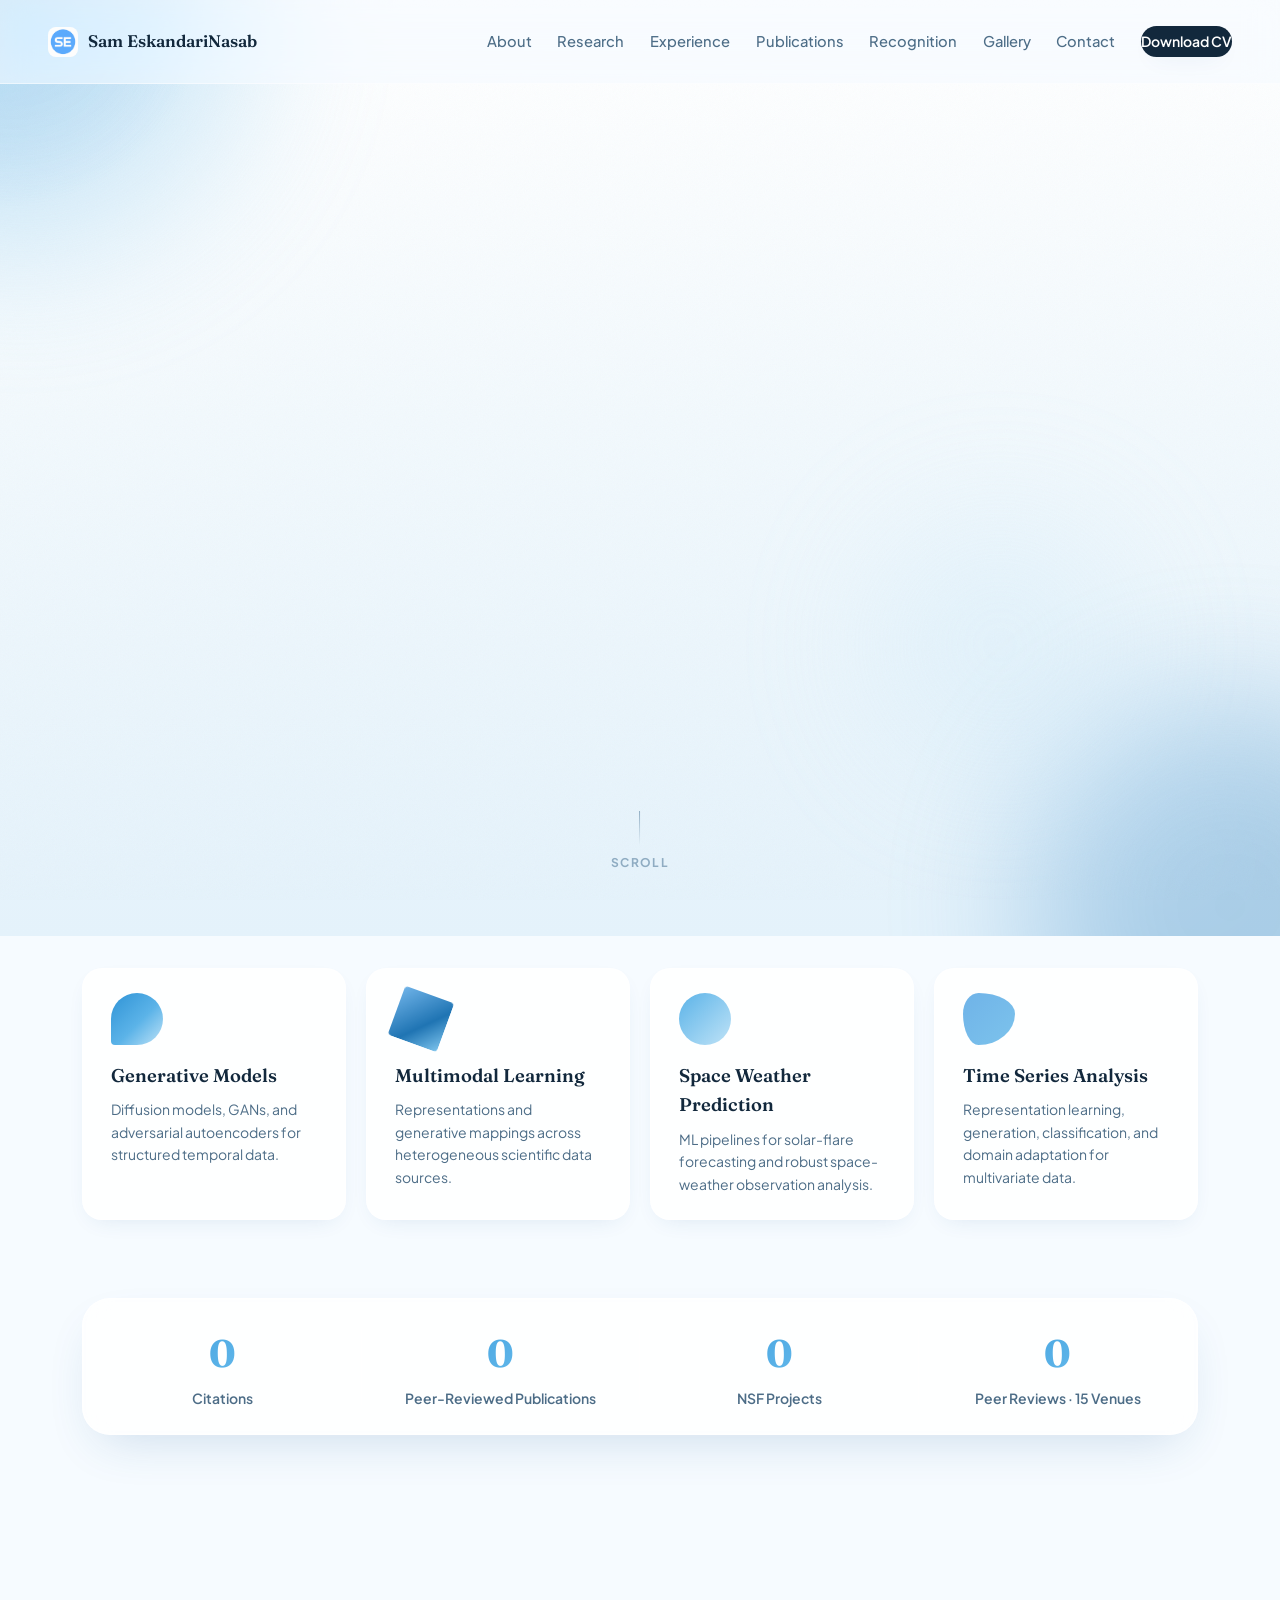
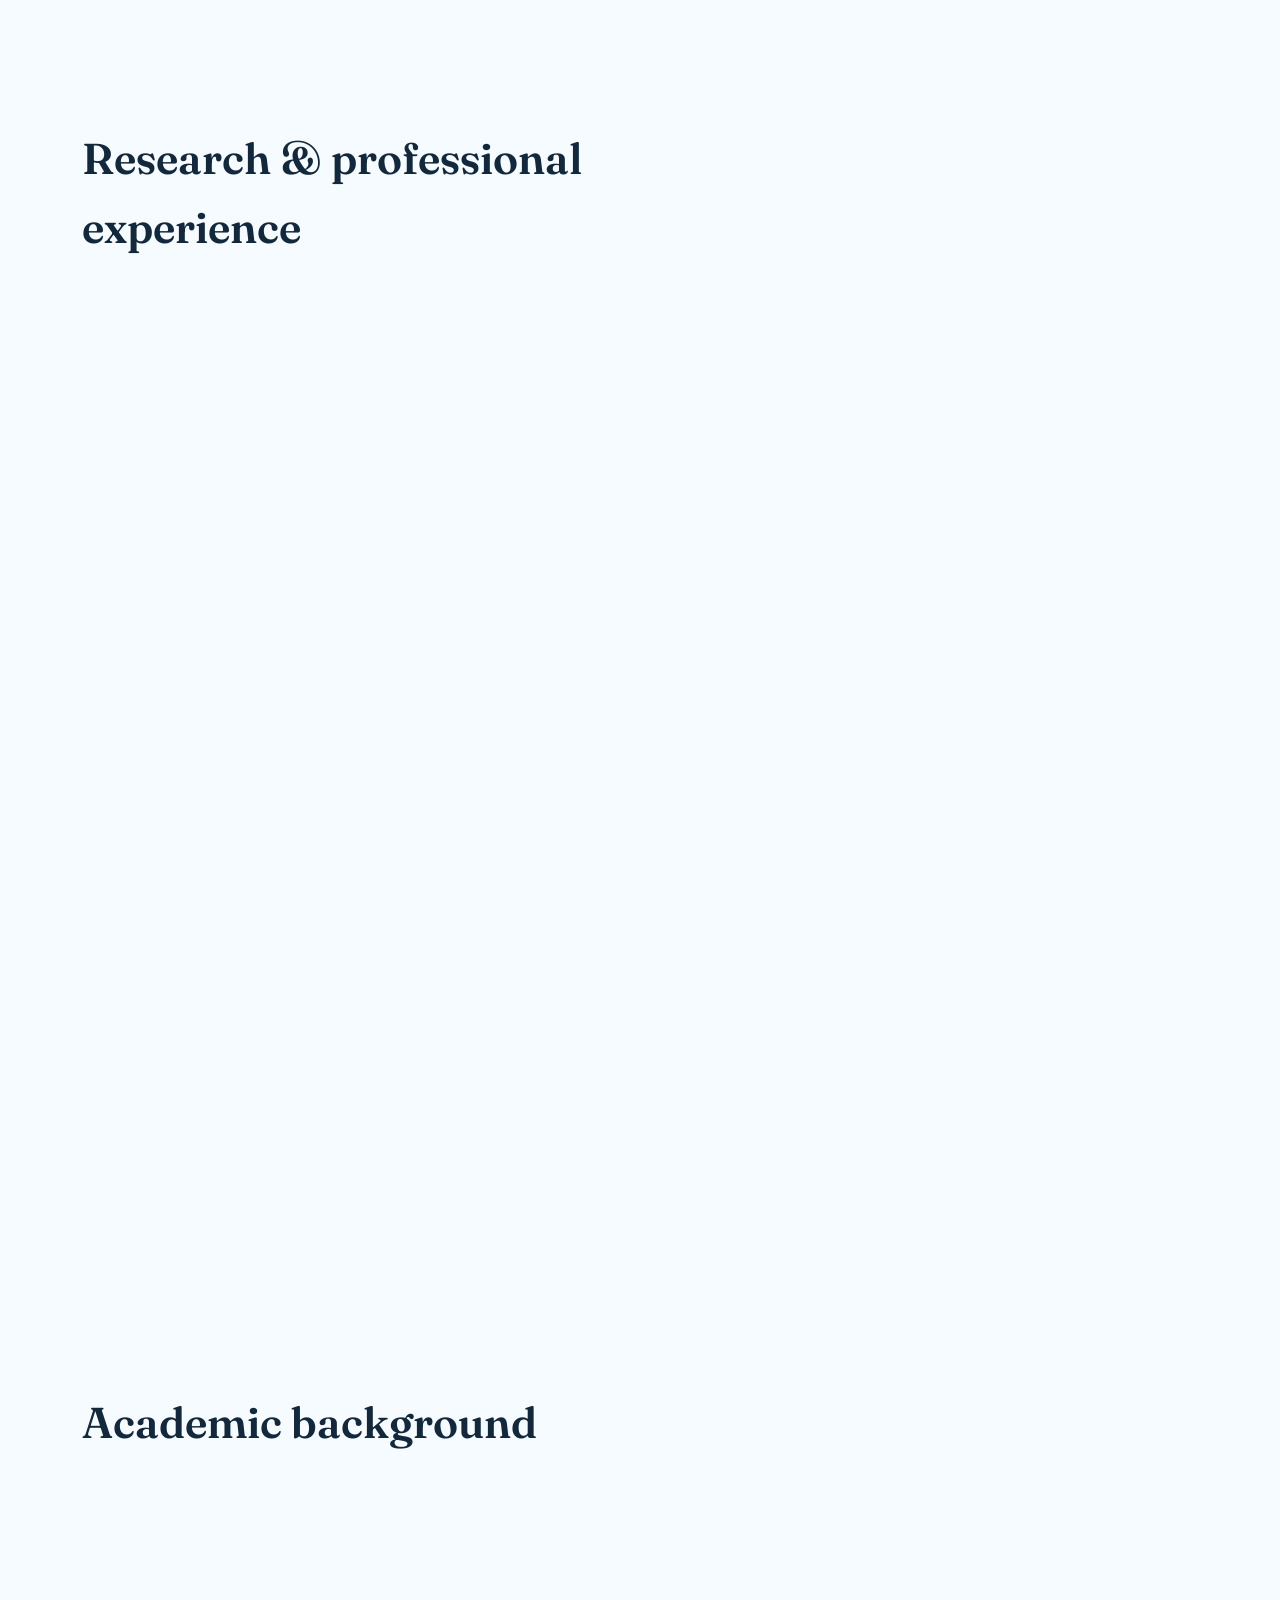
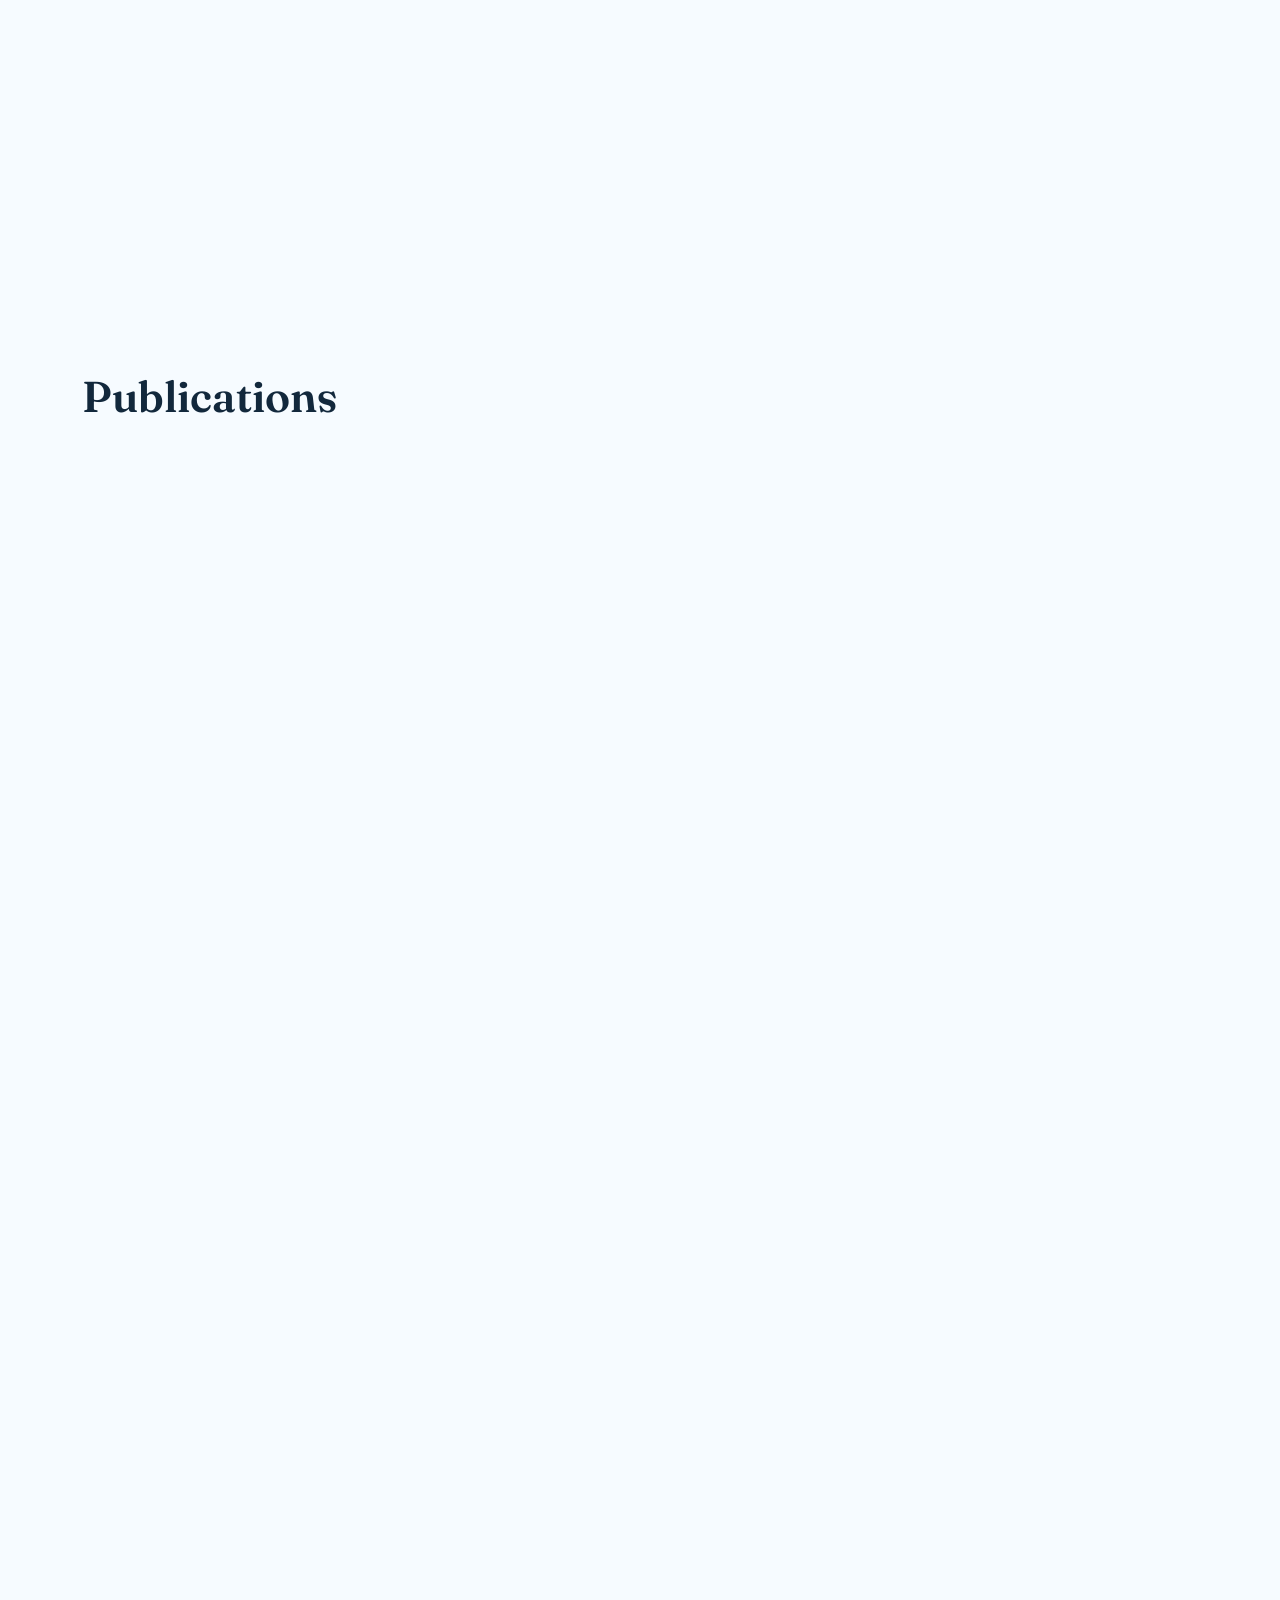
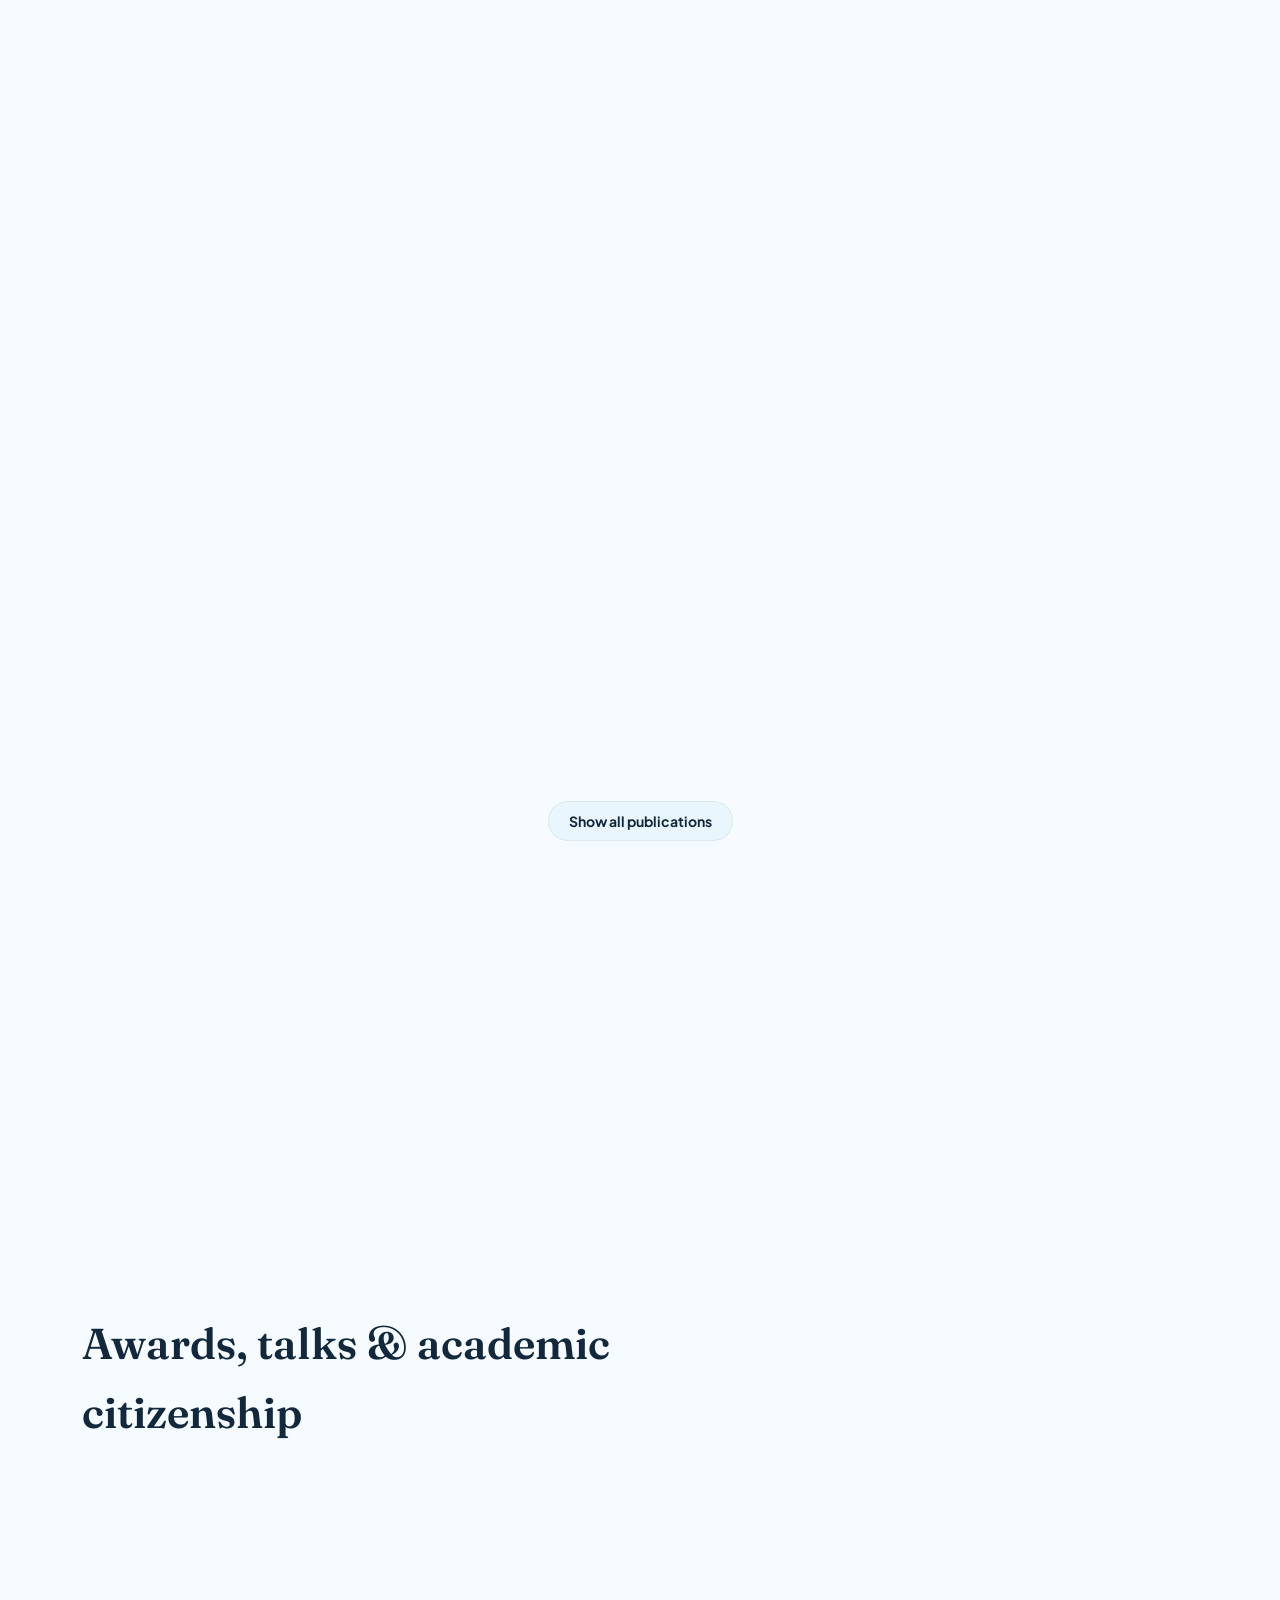
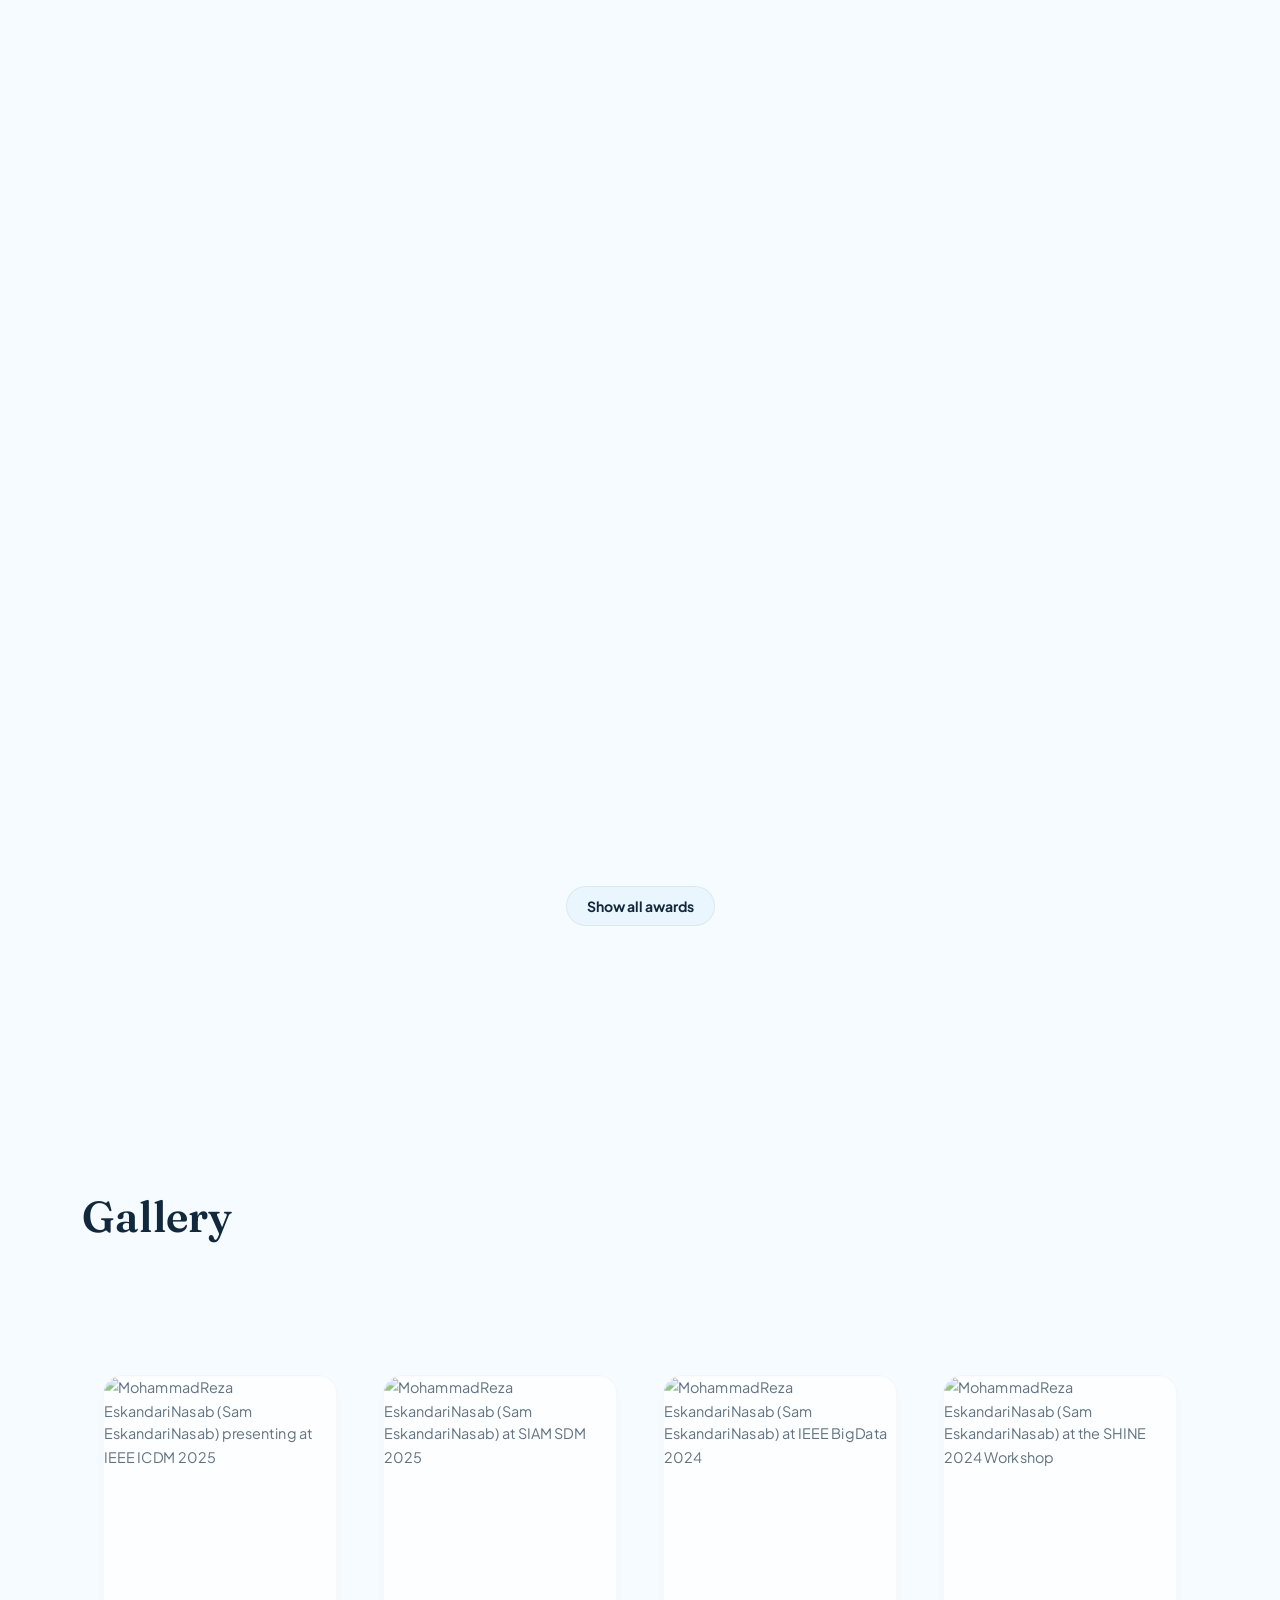
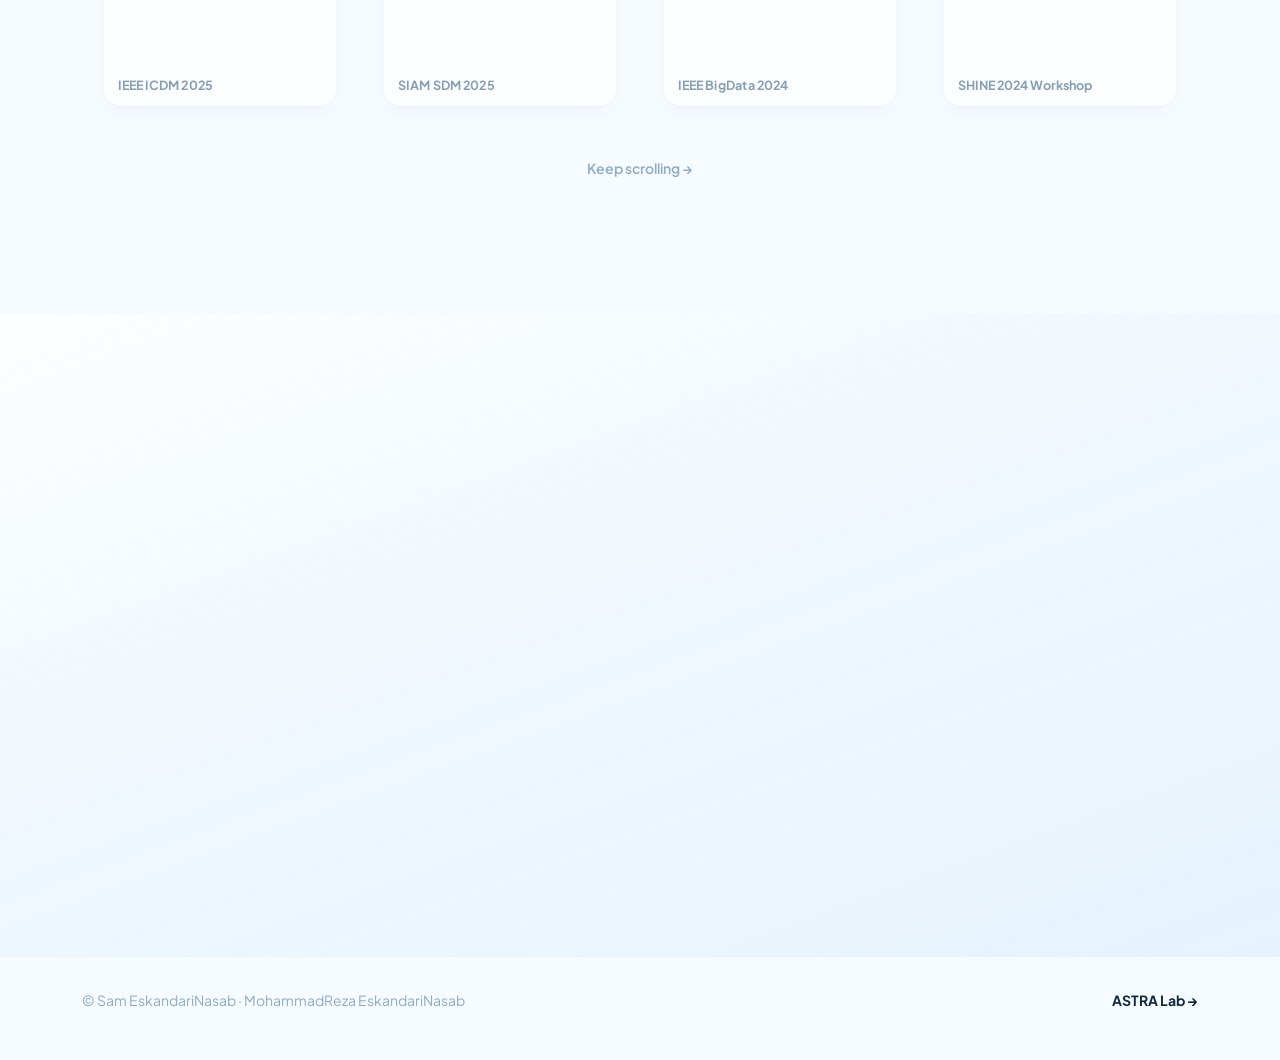
==== commit 24c59f74: "Add files via upload" ====
--- a/index.html
+++ b/index.html
@@ -1,282 +1,488 @@
 <!doctype html>
 <html lang="en">
 <head>
-  <meta charset="UTF-8" />
-  <meta name="viewport" content="width=device-width, initial-scale=1.0" />
-  <meta name="description" content="Sam EskandariNasab - MohammadReza EskandariNasab, PhD Candidate in Computer Science at Utah State University. Academic homepage, research, publications, service, awards, and CV." />
-  <meta name="theme-color" content="#f6f8fb" />
-  <title>Sam EskandariNasab | Academic Homepage</title>
-  <link rel="icon" href="favicon.ico?v=3" sizes="any" />
-  <link rel="stylesheet" href="styles.css" />
+<meta charset="UTF-8" />
+<meta name="viewport" content="width=device-width, initial-scale=1.0" />
+<meta name="description" content="MohammadReza EskandariNasab (Sam EskandariNasab) — PhD candidate in Computer Science at Utah State University, seeking tenure-track Assistant Professor positions. Research on generative models, diffusion models, multimodal learning, time-series analysis, and space-weather prediction (solar flares, solar energetic particles)." />
+<meta name="keywords" content="MohammadReza EskandariNasab, Sam EskandariNasab, Utah State University, PhD Computer Science, generative models, diffusion models, multimodal learning, time series analysis, space weather prediction, solar flare forecasting, machine learning researcher" />
+<meta name="author" content="MohammadReza EskandariNasab" />
+<meta name="theme-color" content="#f6fbff" />
+<link rel="canonical" href="https://sameskandarinasab.com/" />
+<title>MohammadReza (Sam) EskandariNasab · PhD Candidate, Utah State University</title>
+<link rel="icon" type="image/png" href="assets/se_logo.png" />
+<link rel="preconnect" href="https://fonts.googleapis.com" />
+<link rel="preconnect" href="https://fonts.gstatic.com" crossorigin />
+<link href="https://fonts.googleapis.com/css2?family=Fraunces:opsz,wght@9..144,400;9..144,500;9..144,600;9..144,700&family=Plus+Jakarta+Sans:wght@400;500;600;700;800&display=swap" rel="stylesheet" />
+<link rel="stylesheet" href="index.css" />
+
+<meta property="og:type" content="profile" />
+<meta property="og:title" content="MohammadReza (Sam) EskandariNasab · PhD Candidate, Utah State University" />
+<meta property="og:description" content="PhD candidate in Computer Science at Utah State University researching generative models, multimodal learning, and space-weather prediction. Seeking tenure-track Assistant Professor positions." />
+<meta property="og:image" content="https://sameskandarinasab.com/assets3d/main-cutout.png" />
+<meta property="og:url" content="https://sameskandarinasab.com/" />
+<meta property="profile:first_name" content="MohammadReza" />
+<meta property="profile:last_name" content="EskandariNasab" />
+<meta name="twitter:card" content="summary_large_image" />
+<meta name="twitter:title" content="MohammadReza (Sam) EskandariNasab · PhD Candidate, Utah State University" />
+<meta name="twitter:description" content="PhD candidate in Computer Science at Utah State University researching generative models, multimodal learning, and space-weather prediction." />
+
+<script type="application/ld+json">
+{
+  "@context": "https://schema.org",
+  "@type": "Person",
+  "name": "MohammadReza EskandariNasab",
+  "alternateName": ["Sam EskandariNasab", "MohammadReza (Sam) EskandariNasab"],
+  "url": "https://sameskandarinasab.com/",
+  "image": "https://sameskandarinasab.com/assets3d/main-cutout.png",
+  "jobTitle": "PhD Candidate in Computer Science",
+  "description": "PhD candidate in Computer Science at Utah State University researching generative models, diffusion models, multimodal learning, time-series analysis, and space-weather prediction. Seeking tenure-track Assistant Professor positions.",
+  "affiliation": {
+    "@type": "CollegeOrUniversity",
+    "name": "Utah State University"
+  },
+  "alumniOf": [
+    { "@type": "CollegeOrUniversity", "name": "Utah State University" },
+    { "@type": "CollegeOrUniversity", "name": "University of Zanjan" }
+  ],
+  "email": "mailto:sameskandarinasab@gmail.com",
+  "sameAs": [
+    "https://scholar.google.com/citations?user=oUuVbaUAAAAJ",
+    "https://www.researchgate.net/profile/Mohammadreza-Eskandarinasab",
+    "https://www.linkedin.com/in/samresume",
+    "https://github.com/samresume",
+    "https://orcid.org/0009-0004-0697-3716"
+  ]
+}
+</script>
 </head>
 <body>
-  <header class="site-header">
-    <a class="brand" href="#top" aria-label="Sam EskandariNasab home">
-      <img class="brand-mark" src="assets/se_logo.png" alt="" aria-hidden="true" />
+
+  <div class="grain"></div>
+  <div class="cursor-glow" aria-hidden="true"></div>
+  <div class="scroll-progress" id="scrollProgress" aria-hidden="true"></div>
+
+  <header class="nav" id="siteNav">
+    <a class="nav-brand" href="#top">
+      <img src="assets/se_logo.png" alt="" aria-hidden="true" />
       <span>Sam EskandariNasab</span>
     </a>
-    <button class="menu-button" aria-expanded="false" aria-controls="site-nav" aria-label="Open menu"><span></span><span></span></button>
-    <nav id="site-nav" aria-label="Main navigation">
-      <a href="#news">News</a>
-      <a href="#research">Research</a>
-      <a href="#publications">Publications</a>
-      <a href="#gallery">Gallery</a>
-      <a href="#contact">Contact</a>
-      <a class="nav-cv" href="astra-lab.html">ASTRA Lab</a>
+    <button class="nav-toggle" id="navToggle" aria-expanded="false" aria-controls="navLinks" aria-label="Open menu">
+      <span></span><span></span><span></span>
+    </button>
+    <nav class="nav-links" id="navLinks">
+      <a href="#about" data-nav>About</a>
+      <a href="#research" data-nav>Research</a>
+      <a href="#experience" data-nav>Experience</a>
+      <a href="#publications" data-nav>Publications</a>
+      <a href="#recognition" data-nav>Recognition</a>
+      <a href="#gallery" data-nav>Gallery</a>
+      <a href="#contact" data-nav>Contact</a>
+      <a class="nav-cta" href="Sam-EskandariNasab-CV.pdf" download>Download CV</a>
     </nav>
   </header>
 
-  <main id="top" class="page-shell">
-    <aside class="profile">
-      <section class="profile-card">
-        <img class="profile-photo" src="gallery/sam_eskandarinasab_profile.jpg" alt="Portrait of Sam EskandariNasab" />
-        <p class="eyebrow">Academic homepage</p>
-        <h1>Sam EskandariNasab</h1>
-        <div class="role role-stack" aria-label="Academic affiliation">
-          <span>PhD in Computer Science</span>
-          <span>School of Computing</span>
-          <span>Utah State University</span>
-        </div>
-        <p class="location-line">Logan, UT 84322</p>
-        <p class="status">Tenure-track Assistant Professor applicant</p>
-        <a class="side-button profile-cv-button" href="Sam-EskandariNasab-CV.pdf" download>Download CV</a>
-        <ul class="contact-list">
-          <li><a href="mailto:reza.eskandarinasab@usu.edu"><span class="contact-label">reza.eskandarinasab@usu.edu</span></a></li>
-          <li><a href="https://www.linkedin.com/in/samresume" target="_blank" rel="noreferrer" aria-label="LinkedIn" title="LinkedIn"><span class="link-icon" aria-hidden="true"><svg viewBox="0 0 24 24"><path d="M6.9 21H3.4V9h3.5v12ZM5.1 7.4A2.1 2.1 0 1 1 5.1 3a2.1 2.1 0 0 1 0 4.3ZM21 21h-3.5v-5.8c0-1.4 0-3.1-1.9-3.1s-2.2 1.5-2.2 3V21H9.9V9h3.3v1.6h.1c.5-.9 1.6-1.9 3.3-1.9 3.6 0 4.3 2.4 4.3 5.5V21Z"/></svg></span><span class="contact-label">LinkedIn</span></a></li>
-          <li><a href="https://github.com/samresume" target="_blank" rel="noreferrer" aria-label="GitHub" title="GitHub"><span class="link-icon" aria-hidden="true"><svg viewBox="0 0 24 24"><path d="M12 .8a11.2 11.2 0 0 0-3.5 21.8c.6.1.8-.3.8-.6v-2.1c-3.3.7-4-1.4-4-1.4-.5-1.3-1.3-1.7-1.3-1.7-1.1-.7.1-.7.1-.7 1.2.1 1.8 1.2 1.8 1.2 1 .1.7 2.1 2.9 1.5.1-.8.4-1.4.7-1.7-2.6-.3-5.4-1.3-5.4-5.8 0-1.3.5-2.3 1.2-3.2-.1-.3-.5-1.6.1-3.2 0 0 1-.3 3.4 1.2a11.6 11.6 0 0 1 6.2 0C17.6 4.6 18.6 5 18.6 5c.6 1.6.2 2.8.1 3.2.8.9 1.2 1.9 1.2 3.2 0 4.5-2.8 5.5-5.4 5.8.4.4.8 1.1.8 2.2V22c0 .3.2.7.8.6A11.2 11.2 0 0 0 12 .8Z"/></svg></span><span class="contact-label">GitHub</span></a></li>
-          <li><a href="https://orcid.org/0009-0004-0697-3716" target="_blank" rel="noreferrer" aria-label="ORCID" title="ORCID"><span class="link-icon" aria-hidden="true"><svg viewBox="0 0 24 24"><path d="M12 1.5a10.5 10.5 0 1 0 0 21 10.5 10.5 0 0 0 0-21Zm-3.5 16H6.8V8.9h1.7v8.6Zm-.9-9.8a1 1 0 1 1 0-2 1 1 0 0 1 0 2Zm5.1 9.8h-2.5V6.4h2.6c3.9 0 5.7 2.8 5.7 5.5 0 2.9-2.1 5.6-5.8 5.6Zm0-9.5h-.8v8h.8c2.8 0 4-2 4-4.1S15.4 8 12.7 8Z"/></svg></span><span class="contact-label">ORCID</span></a></li>
-          <li><a href="https://scholar.google.com/citations?user=oUuVbaUAAAAJ" target="_blank" rel="noreferrer" aria-label="Google Scholar" title="Google Scholar"><span class="link-icon" aria-hidden="true"><svg viewBox="0 0 24 24"><path d="M12 3 2 10.2l10 7.2 8.2-5.9V18h1.8v-7.8L12 3Zm0 2.2 6.7 4.9L12 15 5.3 10.1 12 5.2Zm-5.2 9.4V18c0 1.8 2.3 3.2 5.2 3.2s5.2-1.4 5.2-3.2v-3.4L12 18.3l-5.2-3.7Z"/></svg></span><span class="contact-label">Google Scholar</span></a></li>
-          <li><a href="https://www.researchgate.net/profile/Mohammadreza-Eskandarinasab" target="_blank" rel="noreferrer" aria-label="ResearchGate" title="ResearchGate"><span class="link-icon" aria-hidden="true"><svg viewBox="0 0 24 24"><path d="M4 5.1h5.2c2.7 0 4.5 1.5 4.5 4 0 1.8-.9 3.1-2.4 3.7l3 6.1h-2.8l-2.7-5.6H6.6v5.6H4V5.1Zm2.6 2.2v3.9H9c1.3 0 2.1-.7 2.1-2s-.8-1.9-2.1-1.9H6.6Zm12.2 4.4c-1.9 0-3.2 1.4-3.2 3.5s1.3 3.6 3.3 3.6c1.1 0 2.1-.4 2.7-1.1v-3.1h-3v1.8h1v.5c-.2.1-.5.2-.9.2-1 0-1.5-.8-1.5-1.9s.6-1.8 1.6-1.8c.6 0 1 .2 1.4.6l1.3-1.4c-.6-.6-1.5-.9-2.7-.9Z"/></svg></span><span class="contact-label">ResearchGate</span></a></li>
-        </ul>
-      </section>
-    </aside>
-
-    <div class="content">
-      <section id="about" class="hero-card section">
-        <p class="eyebrow">Academic profile</p>
-        <h2>AI for Scientific Data Generation and Space Weather Prediction</h2>
-        <p class="lead">
-          I am MohammadReza EskandariNasab, also known as Sam, a name associated with a mythical hero of ancient Persia
-          and an important figure in the <em>Shahnameh</em>. I am pursuing a PhD in Computer Science at
-          Utah State University, where I also earned my MSc in Computer Science.
+  <main id="top">
+
+    <!-- ============ HERO ============ -->
+    <section class="hero" id="hero">
+      <canvas id="heroCanvas" class="hero-canvas"></canvas>
+      <div class="hero-blobs" aria-hidden="true">
+        <span class="blob blob-a"></span>
+        <span class="blob blob-b"></span>
+        <span class="blob blob-c"></span>
+      </div>
+
+      <div class="hero-inner">
+        <div class="hero-copy">
+          <p class="eyebrow reveal">Tenure-track Assistant Professor applicant</p>
+          <h1 class="hero-title reveal">
+            Hi, I'm<br />
+            <span class="ink-swap-wrap" id="inkSwapWrap"><span class="ink-swap" data-swap='["Sam EskandariNasab.","MohammadReza EskandariNasab."]'>Sam EskandariNasab.</span></span>
+          </h1>
+          <p class="hero-lead reveal">
+            I am MohammadReza EskandariNasab, also known as Sam, a name inspired by the legendary Persian hero
+            featured in the <em>Shahnameh</em>. I am a fourth-year PhD candidate in Computer Science at Utah
+            State University, where I also earned my MSc in Computer Science in December 2024. I currently
+            serve as a Graduate Research Assistant and am actively seeking tenure-track Assistant Professor
+            positions. My research interests span machine learning, generative models, time-series analysis,
+            multimodal learning, and space weather prediction.
+          </p>
+          <div class="hero-actions reveal">
+            <a class="btn btn-primary" href="Sam-EskandariNasab-CV.pdf" download>
+              <span>Download CV</span>
+              <svg viewBox="0 0 24 24" width="18" height="18"><path d="M12 3v12m0 0 4.5-4.5M12 15 7.5 10.5M4 19h16" stroke="currentColor" stroke-width="1.8" fill="none" stroke-linecap="round" stroke-linejoin="round"/></svg>
+            </a>
+            <a class="btn btn-ghost" href="#contact">Get in touch</a>
+          </div>
+          <ul class="hero-links reveal">
+            <li><a href="https://scholar.google.com/citations?user=oUuVbaUAAAAJ" target="_blank" rel="noreferrer"><svg viewBox="0 0 24 24" aria-hidden="true"><path d="M12 3 2 10.2l10 7.2 8.2-5.9V18h1.8v-7.8L12 3Zm0 2.2 6.7 4.9L12 15 5.3 10.1 12 5.2Zm-5.2 9.4V18c0 1.8 2.3 3.2 5.2 3.2s5.2-1.4 5.2-3.2v-3.4L12 18.3l-5.2-3.7Z"/></svg><span>Google Scholar</span></a></li>
+            <li><a href="https://www.researchgate.net/profile/Mohammadreza-Eskandarinasab" target="_blank" rel="noreferrer"><svg viewBox="0 0 24 24" aria-hidden="true"><path d="M4 5.1h5.2c2.7 0 4.5 1.5 4.5 4 0 1.8-.9 3.1-2.4 3.7l3 6.1h-2.8l-2.7-5.6H6.6v5.6H4V5.1Zm2.6 2.2v3.9H9c1.3 0 2.1-.7 2.1-2s-.8-1.9-2.1-1.9H6.6Zm12.2 4.4c-1.9 0-3.2 1.4-3.2 3.5s1.3 3.6 3.3 3.6c1.1 0 2.1-.4 2.7-1.1v-3.1h-3v1.8h1v.5c-.2.1-.5.2-.9.2-1 0-1.5-.8-1.5-1.9s.6-1.8 1.6-1.8c.6 0 1 .2 1.4.6l1.3-1.4c-.6-.6-1.5-.9-2.7-.9Z"/></svg><span>ResearchGate</span></a></li>
+            <li><a href="https://www.linkedin.com/in/samresume" target="_blank" rel="noreferrer"><svg viewBox="0 0 24 24" aria-hidden="true"><path d="M6.9 21H3.4V9h3.5v12ZM5.1 7.4A2.1 2.1 0 1 1 5.1 3a2.1 2.1 0 0 1 0 4.3ZM21 21h-3.5v-5.8c0-1.4 0-3.1-1.9-3.1s-2.2 1.5-2.2 3V21H9.9V9h3.3v1.6h.1c.5-.9 1.6-1.9 3.3-1.9 3.6 0 4.3 2.4 4.3 5.5V21Z"/></svg><span>LinkedIn</span></a></li>
+            <li><a href="https://github.com/samresume" target="_blank" rel="noreferrer"><svg viewBox="0 0 24 24" aria-hidden="true"><path d="M12 .8a11.2 11.2 0 0 0-3.5 21.8c.6.1.8-.3.8-.6v-2.1c-3.3.7-4-1.4-4-1.4-.5-1.3-1.3-1.7-1.3-1.7-1.1-.7.1-.7.1-.7 1.2.1 1.8 1.2 1.8 1.2 1 .1.7 2.1 2.9 1.5.1-.8.4-1.4.7-1.7-2.6-.3-5.4-1.3-5.4-5.8 0-1.3.5-2.3 1.2-3.2-.1-.3-.5-1.6.1-3.2 0 0 1-.3 3.4 1.2a11.6 11.6 0 0 1 6.2 0C17.6 4.6 18.6 5 18.6 5c.6 1.6.2 2.8.1 3.2.8.9 1.2 1.9 1.2 3.2 0 4.5-2.8 5.5-5.4 5.8.4.4.8 1.1.8 2.2V22c0 .3.2.7.8.6A11.2 11.2 0 0 0 12 .8Z"/></svg><span>GitHub</span></a></li>
+            <li><a href="https://orcid.org/0009-0004-0697-3716" target="_blank" rel="noreferrer"><svg viewBox="0 0 24 24" aria-hidden="true"><path d="M12 1.5a10.5 10.5 0 1 0 0 21 10.5 10.5 0 0 0 0-21Zm-3.5 16H6.8V8.9h1.7v8.6Zm-.9-9.8a1 1 0 1 1 0-2 1 1 0 0 1 0 2Zm5.1 9.8h-2.5V6.4h2.6c3.9 0 5.7 2.8 5.7 5.5 0 2.9-2.1 5.6-5.8 5.6Zm0-9.5h-.8v8h.8c2.8 0 4-2 4-4.1S15.4 8 12.7 8Z"/></svg><span>ORCID</span></a></li>
+          </ul>
+        </div>
+
+        <div class="hero-photo-wrap reveal" id="tiltCard">
+          <div class="hero-photo-cutout" id="tiltInner">
+            <img src="assets3d/main-cutout.png" alt="Portrait of MohammadReza (Sam) EskandariNasab" />
+          </div>
+        </div>
+      </div>
+
+      <div class="scroll-cue" aria-hidden="true"><span></span>Scroll</div>
+    </section>
+
+    <!-- ============ STATS STRIP ============ -->
+    <!-- ============ RESEARCH ============ -->
+    <section id="research" class="section">
+      <div class="tilt-grid">
+        <article class="tilt-card" data-tilt>
+          <div class="tilt-icon shape-a" aria-hidden="true"></div>
+          <h3>Generative Models</h3>
+          <p>Diffusion models, GANs, and adversarial autoencoders for structured temporal data.</p>
+        </article>
+        <article class="tilt-card" data-tilt>
+          <div class="tilt-icon shape-b" aria-hidden="true"></div>
+          <h3>Multimodal Learning</h3>
+          <p>Representations and generative mappings across heterogeneous scientific data sources.</p>
+        </article>
+        <article class="tilt-card" data-tilt>
+          <div class="tilt-icon shape-c" aria-hidden="true"></div>
+          <h3>Space Weather Prediction</h3>
+          <p>ML pipelines for solar-flare forecasting and robust space-weather observation analysis.</p>
+        </article>
+        <article class="tilt-card" data-tilt>
+          <div class="tilt-icon shape-d" aria-hidden="true"></div>
+          <h3>Time Series Analysis</h3>
+          <p>Representation learning, generation, classification, and domain adaptation for multivariate data.</p>
+        </article>
+      </div>
+    </section>
+
+    <section class="stats-strip">
+      <div class="stats-bar">
+        <div class="stat" data-count="172"><span class="stat-num">0</span><span class="stat-label">Citations</span></div>
+        <div class="stat" data-count="9"><span class="stat-num">0</span><span class="stat-label">Peer-Reviewed Publications</span></div>
+        <div class="stat" data-count="2"><span class="stat-num">0</span><span class="stat-label">NSF Projects</span></div>
+        <div class="stat" data-count="37"><span class="stat-num">0</span><span class="stat-label">Peer Reviews · 15 Venues</span></div>
+      </div>
+    </section>
+
+    <!-- ============ ABOUT ============ -->
+    <section id="about" class="section about-section">
+      <div class="about-grid">
+        <div class="about-photo-parallax reveal">
+          <div class="about-photo-cutout" id="parallaxPhoto">
+            <img src="assets3d/main2-cutout.png" alt="MohammadReza (Sam) EskandariNasab standing for a portrait" />
+          </div>
+          <div class="about-photo-glow" aria-hidden="true"></div>
+        </div>
+
+        <div class="about-copy">
+          <p class="eyebrow reveal">Academic profile</p>
+          <h2 class="reveal">AI for scientific data generation <span class="accent">&amp; space-weather prediction</span></h2>
+          <p class="reveal">
+            I am MohammadReza EskandariNasab (Sam), a PhD candidate in Computer Science at Utah State University
+            in Logan, Utah. My research centers on generative modeling for time-series data, including diffusion
+            models, generative adversarial networks, and adversarial autoencoders, with publications at IEEE
+            ICDM, SIAM SDM, IEEE BigData, and IEEE ICMLA. My current work extends this research into multimodal
+            learning through an NSF-funded project (Award No. 2530946), generating and translating across
+            images, text, vector data, and time series through the proposed UNISON framework.
+          </p>
+          <p class="reveal">
+            Alongside this, I build machine-learning pipelines that forecast solar flares, solar energetic
+            particle events, and coronal mass ejections. This work has been published in <em>The Astrophysical
+            Journal Supplement Series</em> and presented at <strong>IEEE ICDM 2025</strong>, with three
+            additional manuscripts currently in submission. I have also led the development of
+            <strong>FlaPLeT.org</strong>, an NSF-funded (Award No. 2305781) no-code platform for training and
+            evaluating space-weather machine learning models, published in <em>SoftwareX</em>.
+          </p>
+          <p class="reveal">
+            My work focuses on developing robust AI methods for scientific discovery, with particular emphasis
+            on generative models, multimodal data fusion, and predictive modeling for complex spatiotemporal
+            systems, as I pursue a tenure-track Assistant Professor position in computer science.
+          </p>
+        </div>
+      </div>
+    </section>
+
+    <!-- ============ NEWS ============ -->
+    <section id="news" class="section news-section">
+      <p class="eyebrow reveal">Latest</p>
+      <h2 class="reveal">News</h2>
+      <div class="compact-list news-grid">
+        <article class="reveal"><time>2026</time><p>SoftwareX journal article on FlaPLeT published.</p></article>
+        <article class="reveal"><time>Nov 2025</time><p>Received IEEE ICDM Conference Travel Award; volunteered at IEEE ICDM 2025.</p></article>
+        <article class="reveal"><time>Jul 2025</time><p>Contributed to NSF Award #2530946 (CAIG Project) via the proposed UNISON model.</p></article>
+        <article class="reveal"><time>May 2025</time><p>Received SIAM SDM 2025 Student Travel Award; presented AVATAR.</p></article>
+        <article class="reveal"><time>Mar 2025</time><p>Completed PhD qualifying examination at Utah State University.</p></article>
+        <article class="reveal"><time>Dec 2024</time><p>Completed MSc in Computer Science; presented at IEEE BigData &amp; IEEE ICMLA.</p></article>
+      </div>
+    </section>
+
+    <!-- ============ 3D FLOW DIVIDER ============ -->
+    <section class="flow-divider" id="flowDivider" aria-hidden="true">
+      <canvas id="flowCanvas"></canvas>
+    </section>
+
+    <!-- ============ EXPERIENCE ============ -->
+    <section id="experience" class="section timeline-section">
+      <p class="eyebrow reveal">Experience</p>
+      <h2 class="split-heading">Research &amp; professional experience</h2>
+      <div class="timeline">
+        <div class="timeline-line" aria-hidden="true"></div>
+
+        <article class="timeline-item reveal">
+          <div class="timeline-dot"></div>
+          <div class="timeline-card">
+            <time>Jan 2025 – Present</time>
+            <h3>Graduate Research Assistant</h3>
+            <p class="timeline-org">Utah State University</p>
+            <ul>
+              <li>Proposed UNISON, a multimodal diffusion-transformer framework for generative modeling across time series and other modalities, funded by NSF Award #2530946 (CAIG); manuscript targeting ICLR/ICML 2026.</li>
+              <li>Developing solar energetic particle (SEP) event prediction pipelines, with manuscripts in preparation for <em>The Astrophysical Journal</em> and <em>ApJS</em>.</li>
+              <li>Continuing research on multimodal generative learning for space-weather time-series data.</li>
+            </ul>
+          </div>
+        </article>
+
+        <article class="timeline-item reveal">
+          <div class="timeline-dot"></div>
+          <div class="timeline-card">
+            <time>May 2023 – Jan 2025</time>
+            <h3>Graduate Research Assistant</h3>
+            <p class="timeline-org">Utah State University</p>
+            <ul>
+              <li>Developed TIMED, AVATAR, SeriesGAN, and ChronoGAN — generative models built on DDPMs, GANs, and adversarial autoencoders for time-series generation, funded by NSF Awards #2305781 and #2530946.</li>
+              <li>First-author work published at IEEE ICDM 2025, SIAM SDM 2025, IEEE BigData 2024, and IEEE ICMLA 2024.</li>
+              <li>Designed preprocessing and contrastive representation-learning pipelines for solar flare prediction, published in <em>The Astrophysical Journal Supplement Series</em>.</li>
+            </ul>
+          </div>
+        </article>
+
+        <article class="timeline-item reveal">
+          <div class="timeline-dot"></div>
+          <div class="timeline-card">
+            <time>May 2023 – Aug 2025</time>
+            <h3>Full Stack Developer</h3>
+            <p class="timeline-org">Utah State University</p>
+            <ul>
+              <li>Built FlaPLeT, a full-stack NSF-funded (#2305781) platform for end-to-end solar-flare ML workflows, published in <em>SoftwareX</em> (2026).</li>
+              <li>Enabled account creation, dataset upload, preprocessing, augmentation, classification, and performance reporting.</li>
+              <li>Stack: Django, REST APIs, React, PostgreSQL, Celery, Redis, Nginx, Waitress, TensorFlow, Keras, Pandas.</li>
+            </ul>
+          </div>
+        </article>
+      </div>
+    </section>
+
+    <!-- ============ EDUCATION ============ -->
+    <section id="education" class="section">
+      <p class="eyebrow reveal">Education</p>
+      <h2 class="split-heading">Academic background</h2>
+      <div class="edu-grid">
+        <article class="edu-card reveal">
+          <time>May 2023 – Expected Jul 2027</time>
+          <h3>PhD in Computer Science</h3>
+          <p>Utah State University · GPA 4.0/4.0</p>
+          <p>Dissertation proposal on denoising diffusion probabilistic models and multimodal learning. Supervisor: Dr. Shah Muhammad Hamdi.</p>
+        </article>
+        <article class="edu-card reveal">
+          <time>May 2023 – Dec 2024</time>
+          <h3>MSc in Computer Science</h3>
+          <p>Utah State University · GPA 4.0/4.0</p>
+          <p><em>Supervised Generative Adversarial Networks for Time Series Generation in Embedding Space.</em> Supervisor: Dr. Shah Muhammad Hamdi.</p>
+        </article>
+        <article class="edu-card reveal">
+          <time>Aug 2017 – Aug 2021</time>
+          <h3>BSc in Computer Engineering</h3>
+          <p>University of Zanjan · GPA 3.88/4.00 (last two years)</p>
+          <p>Car Dealership Web Application using Django and React with a dynamic reputation-weighted pricing algorithm.</p>
+        </article>
+      </div>
+    </section>
+
+    <!-- ============ PUBLICATIONS ============ -->
+    <section id="publications" class="section pub-section">
+      <p class="eyebrow reveal">Scholarship</p>
+      <h2 class="split-heading">Publications</h2>
+      <ol class="pub-list" data-collapsible data-show-count="4">
+        <li class="reveal"><span class="pub-year">2026</span><div><h3>FlaPLeT: A full-stack web platform for end-to-end time series data processing and machine learning in solar flare prediction</h3><p>M. EskandariNasab, S. M. Hamdi, and S. F. Boubrahimi. <em>SoftwareX</em>, vol. 33, p. 102540. DOI: 10.1016/j.softx.2026.102540 · Impact factor 2.4</p></div></li>
+        <li class="reveal"><span class="pub-year">2025</span><div><h3>TIMED: Adversarial and Autoregressive Refinement of Diffusion-Based Time Series Generation</h3><p>M. EskandariNasab, S. M. Hamdi, and S. F. Boubrahimi. <em>IEEE International Conference on Data Mining (ICDM)</em>. DOI: 10.1109/ICDM65498.2025.00128 · Acceptance rate 13.5%</p></div></li>
+        <li class="reveal"><span class="pub-year">2025</span><div><h3>AVATAR: Adversarial Autoencoders with Autoregressive Refinement for Time Series Generation</h3><p>M. EskandariNasab, S. M. Hamdi, and S. F. Boubrahimi. <em>SIAM SDM 2025</em>. DOI: 10.1137/1.9781611978520.59 · Acceptance rate 26.7%</p></div></li>
+        <li class="reveal"><span class="pub-year">2025</span><div><h3>EEG microstate biomarkers for schizophrenia: a novel approach using deep neural networks</h3><p>Z. Raeisi, O. Bashiri, M. EskandariNasab, et al. <em>Cognitive Neurodynamics</em>, vol. 19, p. 68. DOI: 10.1007/s11571-025-10251-z · Impact factor 3.9</p></div></li>
+        <li class="reveal"><span class="pub-year">2024</span><div><h3>Impacts of data preprocessing and sampling techniques on solar flare prediction from multivariate time series data of photospheric magnetic field parameters</h3><p>M. EskandariNasab, S. M. Hamdi, and S. F. Boubrahimi. <em>The Astrophysical Journal Supplement Series</em>, vol. 275, no. 1, p. 6. DOI: 10.3847/1538-4365/ad7c4a · Impact factor 8.6</p></div></li>
+        <li class="reveal"><span class="pub-year">2024</span><div><h3>A GRU–CNN model for auditory attention detection using microstate and recurrence quantification analysis</h3><p>M. EskandariNasab, Z. Raeisi, R. A. Lashaki, and H. Najafi. <em>Scientific Reports</em>, vol. 14, no. 1, p. 8861. DOI: 10.1038/s41598-024-58886-y · Impact factor 3.8</p></div></li>
+        <li class="reveal"><span class="pub-year">2024</span><div><h3>SeriesGAN: Time Series Generation via Adversarial and Autoregressive Learning</h3><p>M. EskandariNasab, S. M. Hamdi, and S. F. Boubrahimi. <em>IEEE International Conference on Big Data</em>. DOI: 10.1109/BigData62323.2024.10825115 · Acceptance rate 18.8%</p></div></li>
+        <li class="reveal"><span class="pub-year">2024</span><div><h3>ChronoGAN: Supervised and Embedded Generative Adversarial Networks for Time Series Generation</h3><p>M. EskandariNasab, S. M. Hamdi, and S. F. Boubrahimi. <em>ICMLA</em>. DOI: 10.1109/ICMLA61862.2024.00083 · Acceptance rate 24.3%</p></div></li>
+        <li class="reveal"><span class="pub-year">2024</span><div><h3>Enhancing Multivariate Time Series-based Solar Flare Prediction with Multifaceted Preprocessing and Contrastive Learning</h3><p>M. EskandariNasab, S. M. Hamdi, and S. F. Boubrahimi. <em>ICMLA</em>. DOI: 10.1109/ICMLA61862.2024.00056 · Acceptance rate 24.3%</p></div></li>
+        <li class="reveal"><span class="pub-year">2024</span><div><h3>Supervised Generative Adversarial Networks for Time Series Generation in Embedding Space</h3><p>MohammadReza EskandariNasab. <em>All Graduate Theses and Dissertations</em>, 387. Utah State University. (Thesis)</p></div></li>
+        <li class="reveal"><span class="pub-year">2026</span><div><h3>Causal Discovery for Solar Energetic Particle Event Prediction</h3><p>C. Nelson, G. Vural, M. EskandariNasab, et al. <em>The Astrophysical Journal Supplement Series</em>. Under review, March 2026.</p></div></li>
+        <li class="reveal"><span class="pub-year">2026</span><div><h3>Evaluating the Role of Data Preprocessing in Solar Energetic Particle Event Prediction</h3><p>M. EskandariNasab, G. Woodhouse, et al. <em>The Astrophysical Journal Supplement Series</em>. In submission, August 2026.</p></div></li>
+        <li class="reveal"><span class="pub-year">2026</span><div><h3>Toward Reliable and Accurate Solar Energetic Particle Event Forecasting</h3><p>M. EskandariNasab, G. Woodhouse, et al. <em>The Astrophysical Journal</em>. In submission, August 2026.</p></div></li>
+        <li class="reveal"><span class="pub-year">2026</span><div><h3>A Comprehensive Survey of Data Augmentation Techniques for Space-Weather Time Series</h3><p>M. EskandariNasab, et al. <em>The Astrophysical Journal Supplement Series</em>. In submission, September 2026.</p></div></li>
+      </ol>
+      <button class="show-more" type="button" data-show-more>Show all publications</button>
+
+      <div class="dataset-row reveal">
+        <h3>Datasets &amp; notebooks</h3>
+        <div class="dataset-cards">
+          <a class="dataset-card" href="https://doi.org/10.5281/zenodo.11566472" target="_blank" rel="noreferrer">
+            <span class="dataset-tag">Dataset</span>
+            <h4>Cleaned SWAN-SF Dataset (v1.0.0)</h4>
+            <p>Zenodo, 2024 · DOI 10.5281/zenodo.11566472</p>
+          </a>
+          <a class="dataset-card" href="https://doi.org/10.5281/zenodo.11564789" target="_blank" rel="noreferrer">
+            <span class="dataset-tag">Notebook</span>
+            <h4>SWAN-SF Preprocessing &amp; Sampling Notebooks (v1.0.0)</h4>
+            <p>Zenodo, 2024 · DOI 10.5281/zenodo.11564789</p>
+          </a>
+        </div>
+      </div>
+    </section>
+
+    <!-- ============ RECOGNITION (tabs: awards / talks / service) ============ -->
+    <section id="recognition" class="section recognition-section">
+      <p class="eyebrow reveal">Recognition &amp; service</p>
+      <h2 class="split-heading">Awards, talks &amp; academic citizenship</h2>
+
+      <div class="tabs reveal" role="tablist">
+        <button class="tab-btn is-active" data-tab="awards" role="tab" aria-selected="true">Honors &amp; Awards</button>
+        <button class="tab-btn" data-tab="talks" role="tab" aria-selected="false">Talks &amp; Posters</button>
+        <button class="tab-btn" data-tab="pro-service" role="tab" aria-selected="false">Professional Service</button>
+        <button class="tab-btn" data-tab="community-service" role="tab" aria-selected="false">Community Service</button>
+        <button class="tab-btn" data-tab="mentorship" role="tab" aria-selected="false">Student Mentorship</button>
+      </div>
+
+      <div class="tab-panel is-active" data-panel="awards">
+        <div class="compact-list" data-collapsible data-show-count="4">
+          <article class="reveal"><time>Jun 2026</time><h3>NSF Grant Award to Attend SHINE 2026 Workshop</h3><p>Fully-funded travel award to present a poster on the data-preprocessing pipeline for solar energetic particle (SEP) event prediction, Madison, Wisconsin.</p></article>
+          <article class="reveal"><time>Nov 2025</time><h3>IEEE ICDM Conference Travel Award</h3><p>Competitive $500 NSF-funded travel award granted to a limited number of students nationwide.</p></article>
+          <article class="reveal"><time>Jul 2025</time><h3>Contributor to NSF Award #2530946 (CAIG Project)</h3><p>Proposed UNISON, a multimodal generative model with new loss functions and architectures for space-weather time series.</p></article>
+          <article class="reveal"><time>May 2025</time><h3>SIAM SDM 2025 Student Travel Award</h3><p>$800 travel grant, free registration, and SIAM membership.</p></article>
+          <article class="reveal"><time>Dec 2024</time><h3>Awarded Thesis-Based MSc in Computer Science</h3><p>Awarded midway through PhD studies for research contributions and academic excellence.</p></article>
+          <article class="reveal"><time>Dec 2024</time><h3>IEEE BigData Conference Travel Award</h3><p>Competitive $800 NSF-funded travel grant awarded to 35 students nationwide.</p></article>
+          <article class="reveal"><time>2024–2025</time><h3>Graduate Student Travel Award, Utah State University</h3><p>Two $300 awards supporting travel to IEEE BigData 2024 and IEEE ICDM 2025.</p></article>
+          <article class="reveal"><time>Aug 2024</time><h3>NSF Grant Award, SHINE 2024 Workshop</h3><p>Fully-funded 7-day participation in Alaska; delivered opening talk and poster on solar-flare classification.</p></article>
+          <article class="reveal"><time>Oct 2022</time><h3>NSF-Funded Research Assistantship Award</h3><p>Supported AI model training for solar-flare prediction without coding knowledge (Award #2305781).</p></article>
+          <article class="reveal"><time>Oct 2022</time><h3>Direct PhD Admission, Utah State University</h3><p>Admitted to the direct-entry PhD program via interview and high test scores.</p></article>
+        </div>
+        <button class="show-more" type="button" data-show-more>Show all awards</button>
+      </div>
+
+      <div class="tab-panel" data-panel="talks">
+        <div class="compact-list" data-collapsible data-show-count="4">
+          <article class="reveal"><time>Jun 2026</time><h3>SHINE 2026 Workshop, Madison, Wisconsin</h3><p>Poster presentation on the data-preprocessing pipeline for SEP event prediction.</p></article>
+          <article class="reveal"><time>Nov 2025</time><h3>IEEE ICDM 2025, Washington, DC</h3><p>Oral presentation of first-author paper TIMED.</p></article>
+          <article class="reveal"><time>May 2025</time><h3>SIAM SDM 2025, Alexandria, Virginia</h3><p>Oral presentation of first-author paper AVATAR.</p></article>
+          <article class="reveal"><time>Mar 2025</time><h3>PhD Qualifying Examination, Utah State University</h3><p>Presented two recent papers; responded to a five-member committee.</p></article>
+          <article class="reveal"><time>Dec 2024</time><h3>IEEE BigData 2024, Washington, DC</h3><p>Oral presentation of first-author paper SeriesGAN.</p></article>
+          <article class="reveal"><time>Dec 2024</time><h3>IEEE ICMLA 2024, Miami, Florida</h3><p>Virtual oral presentations of two first-author regular papers.</p></article>
+          <article class="reveal"><time>Nov 2024</time><h3>Master's Thesis Defense, Utah State University</h3><p>Defended <em>Supervised GANs for Time Series Generation in Embedding Space</em>.</p></article>
+          <article class="reveal"><time>Aug 2024</time><h3>SHINE 2024 Workshop, Juneau, Alaska</h3><p>Session talk and poster on preprocessing and solar-flare prediction.</p></article>
+          <article class="reveal"><time>Jun 2024</time><h3>Utah State University — STEM Outreach Presenter</h3><p>Presented data science and solar-flare prediction to Indigenous high-school seniors, supported by NSF Award #2305781.</p></article>
+        </div>
+        <button class="show-more" type="button" data-show-more>Show all talks</button>
+      </div>
+
+      <div class="tab-panel" data-panel="pro-service">
+        <div class="compact-list" data-collapsible data-show-count="4">
+          <article class="reveal"><time>2024 – Present</time><h3>Biomedical Signal Processing and Control (Elsevier)</h3><p>Peer reviewer; 15 manuscript reviews completed.</p></article>
+          <article class="reveal"><time>2025 – Present</time><h3>Journal of Neural Engineering (IOPscience)</h3><p>Peer reviewer; three manuscript reviews.</p></article>
+          <article class="reveal"><time>2025 – Present</time><h3>Biomedical Physics &amp; Engineering Express (IOPscience)</h3><p>Peer reviewer; three manuscript reviews.</p></article>
+          <article class="reveal"><time>2025 – Present</time><h3>Astronomy and Computing (Elsevier)</h3><p>Peer reviewer; two manuscripts.</p></article>
+          <article class="reveal"><time>2025 – Present</time><h3>Information Fusion (Elsevier)</h3><p>Peer reviewer; two manuscripts.</p></article>
+          <article class="reveal"><time>2026 – Present</time><h3>SoftwareX (Elsevier)</h3><p>Peer reviewer; two manuscripts.</p></article>
+          <article class="reveal"><time>2026 – Present</time><h3>IEEE ICDM (IEEE)</h3><p>Co-reviewed two conference submissions.</p></article>
+          <article class="reveal"><time>2025 – Present</time><h3>Artificial Intelligence (Elsevier)</h3><p>Peer reviewer; one manuscript.</p></article>
+          <article class="reveal"><time>2026 – Present</time><h3>The Astrophysical Journal (IOPscience)</h3><p>Peer reviewer; one manuscript.</p></article>
+          <article class="reveal"><time>2026 – Present</time><h3>Pattern Recognition Letters (Elsevier)</h3><p>Peer reviewer; one manuscript.</p></article>
+          <article class="reveal"><time>2025 – Present</time><h3>Neurocomputing (Elsevier)</h3><p>Peer reviewer; one manuscript.</p></article>
+          <article class="reveal"><time>2025 – Present</time><h3>Information Sciences (Elsevier)</h3><p>Peer reviewer; one manuscript.</p></article>
+          <article class="reveal"><time>2025 – Present</time><h3>IEEE J. Biomedical and Health Informatics</h3><p>Peer reviewer; one manuscript.</p></article>
+          <article class="reveal"><time>2025 – Present</time><h3>Internet of Things and Cyber-Physical Systems (KeAi)</h3><p>Peer reviewer; one manuscript.</p></article>
+          <article class="reveal"><time>2026 – Present</time><h3>Applied Energy (Elsevier)</h3><p>Peer reviewer; one manuscript.</p></article>
+        </div>
+        <button class="show-more" type="button" data-show-more>Show all professional service</button>
+      </div>
+
+      <div class="tab-panel" data-panel="community-service">
+        <div class="compact-list" data-collapsible data-show-count="4">
+          <article class="reveal"><time>Nov 2025</time><h3>IEEE ICDM — Student Volunteer</h3><p>Help-desk support, room directions, session navigation, attendee assistance, Washington, DC.</p></article>
+          <article class="reveal"><time>Dec 2024</time><h3>IEEE BigData — Student Volunteer</h3><p>Technical and logistical support to session chairs; session coordination, Washington, DC.</p></article>
+        </div>
+      </div>
+
+      <div class="tab-panel" data-panel="mentorship">
+        <div class="compact-list" data-collapsible data-show-count="4">
+          <article class="reveal"><time>Summer 2026</time><h3>Garrett Woodhouse</h3><p>B.Sc. Computer Science, Utah State University. Mentoring on NSF Award #2530946 research into solar energetic particle (SEP) event prediction through weekly meetings covering preprocessing pipelines, ensemble models, and scientific writing; co-authored two manuscripts submitted to <em>ApJS</em>.</p></article>
+          <article class="reveal"><time>Winter 2026</time><h3>Kishore Ragul Alagarsamy</h3><p>M.Sc. Computer Science, Utah State University. Mentoring on the deployment and migration of FlaPLeT.org from a Windows to a Linux production environment.</p></article>
+        </div>
+      </div>
+    </section>
+
+    <!-- ============ GALLERY ============ -->
+    <section id="gallery" class="section gallery-section">
+      <p class="eyebrow reveal">Academic moments</p>
+      <h2 class="split-heading">Gallery</h2>
+      <p class="reveal">Conferences, presentations, poster sessions, and milestones.</p>
+      <div class="gallery-viewport">
+        <div class="gallery-track" id="galleryTrack">
+          <figure><img src="gallery/sam_eskandarinasab_icdm2025.jpg" alt="MohammadReza EskandariNasab (Sam EskandariNasab) presenting at IEEE ICDM 2025" loading="lazy" /><figcaption>IEEE ICDM 2025</figcaption></figure>
+          <figure><img src="gallery/SIAM2025.jpg" alt="MohammadReza EskandariNasab (Sam EskandariNasab) at SIAM SDM 2025" loading="lazy" /><figcaption>SIAM SDM 2025</figcaption></figure>
+          <figure><img src="gallery/sam_eskandarinasab_bigdata2024.jpg" alt="MohammadReza EskandariNasab (Sam EskandariNasab) at IEEE BigData 2024" loading="lazy" /><figcaption>IEEE BigData 2024</figcaption></figure>
+          <figure><img src="gallery/sam_eskandarinasab_shine2024.jpg" alt="MohammadReza EskandariNasab (Sam EskandariNasab) at the SHINE 2024 Workshop" loading="lazy" /><figcaption>SHINE 2024 Workshop</figcaption></figure>
+          <figure><img src="gallery/sam_eskandarinasab_shine2024_profile.jpg" alt="Portrait of MohammadReza EskandariNasab (Sam EskandariNasab) at SHINE 2024" loading="lazy" /><figcaption>SHINE 2024</figcaption></figure>
+          <figure><img src="gallery/sam_eskandarinasab_shine2026.jpg" alt="MohammadReza EskandariNasab (Sam EskandariNasab) at SHINE 2026" loading="lazy" /><figcaption>SHINE 2026</figcaption></figure>
+          <figure><img src="gallery/sam_eskandarinasab_defence.jpg" alt="MohammadReza EskandariNasab (Sam EskandariNasab) at his master's thesis defense" loading="lazy" /><figcaption>Master's thesis defense</figcaption></figure>
+          <figure><img src="gallery/sam_eskandarinasab_msc.jpg" alt="MohammadReza EskandariNasab (Sam EskandariNasab) at MSc graduation" loading="lazy" /><figcaption>MSc graduation</figcaption></figure>
+          <figure><img src="gallery/sam_eskandarinasab_interview.jpg" alt="MohammadReza EskandariNasab (Sam EskandariNasab) during an academic interview" loading="lazy" /><figcaption>Academic interview</figcaption></figure>
+        </div>
+      </div>
+      <div class="gallery-hint">Keep scrolling →</div>
+    </section>
+
+    <!-- ============ CONTACT ============ -->
+    <section id="contact" class="section contact-section">
+      <canvas id="contactCanvas" class="contact-canvas"></canvas>
+      <div class="contact-inner reveal">
+        <p class="eyebrow">Let's talk</p>
+        <h2 class="split-heading">Building the next lab, together.</h2>
+        <p class="contact-lead">
+          I welcome conversations about tenure-track faculty opportunities, research collaboration, and student
+          mentorship.
         </p>
-        <p>
-          My research focuses on generative modeling, particularly for time-series data. I have developed models based
-          on diffusion methods, generative adversarial networks, and adversarial autoencoders, with publications in venues
-          including IEEE ICDM, SIAM SDM, IEEE BigData, and IEEE ICMLA. My recent work also explores multimodal learning
-          through an NSF-funded project (Award No. 2530946) on diffusion-based generation and translation across images,
-          text, vector data, and time-series data.
-        </p>
-        <p>
-          I also work on space-weather prediction, developing data-processing pipelines and machine-learning classifiers
-          for forecasting solar flares, solar energetic particle events, and coronal mass ejections. My research has
-          appeared in <em>The Astrophysical Journal Supplement Series</em>, with additional manuscripts under review at
-          <em>The Astrophysical Journal Supplement Series</em> and <em>The Astrophysical Journal</em>. I have also
-          contributed to multiple NSF-funded projects, including Award No. 2301397, addressing key challenges in
-          space-weather forecasting.
-        </p>
-        <p>
-          In addition, I design and develop cyberinfrastructure for scientific data analysis and space-weather applications.
-          One example is FlaPLeT.org, an NSF-funded platform (Award No. 2305781) that integrates backend and frontend
-          systems within a graphical, no-code environment for data preprocessing, classifier training, and model evaluation.
-          FlaPLeT enables users to upload datasets, prepare data, train machine-learning models, and assess performance
-          without writing code. The platform was published in <em>SoftwareX</em>.
-        </p>
-      </section>
-
-      <section id="news" class="section">
-        <p class="eyebrow">Updates</p>
-        <h2>News</h2>
-        <ul class="news-list">
-          <li><time>2026</time><span>SoftwareX journal article on FlaPLeT published.</span></li>
-          <li><time>Nov 2025</time><span>Received IEEE ICDM Conference Travel Award and volunteered at IEEE ICDM 2025.</span></li>
-          <li><time>Jul 2025</time><span>Contributor to NSF Award #2530946, CAIG Project, through the proposed UNISON multimodal generative model.</span></li>
-          <li><time>May 2025</time><span>Received SIAM SDM 2025 Student Travel Award and presented AVATAR at SIAM SDM 2025.</span></li>
-          <li><time>Mar 2025</time><span>Completed PhD qualifying examination at Utah State University.</span></li>
-          <li><time>Dec 2024</time><span>Completed MSc in Computer Science and presented first-author papers at IEEE BigData and IEEE ICMLA.</span></li>
-        </ul>
-      </section>
-
-      <section id="cv" class="section">
-        <p class="eyebrow">Full CV details</p>
-        <h2>Education</h2>
-        <div class="education-list">
-          <article><time>Jan 2025 - Expected Aug 2027</time><h3>PhD in Computer Science</h3><p>Utah State University. GPA: 4.0/4.0. Dissertation proposal on denoising diffusion probabilistic models and multimodal learning. Supervisor: Dr. Shah Muhammad Hamdi.</p></article>
-          <article><time>May 2023 - Dec 2024</time><h3>MSc in Computer Science</h3><p>Utah State University. GPA: 4.0/4.0. Thesis: <em>Supervised Generative Adversarial Networks for Time Series Generation in Embedding Space</em>. Supervisor: Dr. Shah Muhammad Hamdi.</p></article>
-          <article><time>Aug 2017 - Aug 2021</time><h3>BSc in Computer Engineering</h3><p>University of Zanjan. GPA: 3.88/4.00 in last two years. Project: Car Dealership Web Application using Django and React with a Dynamic Reputation-Weighted Pricing Algorithm.</p></article>
-        </div>
-      </section>
-
-      <section id="research" class="section">
-        <p class="eyebrow">Research</p>
-        <h2>Research interests</h2>
-        <div class="interest-list">
-          <article><span>Research area</span><h3><a href="https://scholar.google.com/citations?view_op=search_authors&hl=en&mauthors=label:generative_models" target="_blank" rel="noreferrer">Generative Models</a></h3><p>Diffusion models, generative adversarial networks, adversarial autoencoders, and generative learning for structured temporal data.</p></article>
-          <article><span>Research area</span><h3>Multimodal Learning</h3><p>Learning representations and generative mappings across heterogeneous scientific data sources and modalities.</p></article>
-          <article><span>Research area</span><h3><a href="https://scholar.google.com/citations?view_op=search_authors&hl=en&mauthors=label:space_weather_prediction" target="_blank" rel="noreferrer">Space Weather Prediction</a></h3><p>Machine learning pipelines for solar-flare forecasting and robust analysis of space-weather observations.</p></article>
-          <article><span>Research area</span><h3><a href="https://scholar.google.com/citations?view_op=search_authors&hl=en&mauthors=label:time_series_analysis" target="_blank" rel="noreferrer">Time Series Analysis</a></h3><p>Representation learning, generation, classification, and domain adaptation for multivariate time-series data.</p></article>
-        </div>
-      </section>
-
-      <section id="publications" class="section">
-        <p class="eyebrow">Scholarship</p>
-        <h2>Publications</h2>
-        <ol class="publication-list" data-collapsible-list data-show-count="4">
-          <li><h3>FlaPLeT: A full-stack web platform for end-to-end time series data processing and machine learning in solar flare prediction</h3><p>M. EskandariNasab, S. M. Hamdi, and S. F. Boubrahimi. <em>SoftwareX</em>, vol. 33, p. 102540, 2026. DOI: 10.1016/j.softx.2026.102540. Peer-reviewed journal.</p></li>
-          <li><h3>AVATAR: Adversarial Autoencoders with Autoregressive Refinement for Time Series Generation</h3><p>M. EskandariNasab, S. M. Hamdi, and S. F. Boubrahimi. <em>SIAM International Conference on Data Mining (SDM 25)</em>, 2025. DOI: 10.1137/1.9781611978520.59. Peer-reviewed conference.</p></li>
-          <li><h3>EEG microstate biomarkers for schizophrenia: a novel approach using deep neural networks</h3><p>Z. Raeisi, O. Bashiri, M. EskandariNasab, et al. <em>Cognitive Neurodynamics</em>, vol. 19, p. 68, 2025. DOI: 10.1007/s11571-025-10251-z. Peer-reviewed journal.</p></li>
-          <li><h3>Impacts of data preprocessing and sampling techniques on solar flare prediction from multivariate time series data of photospheric magnetic field parameters</h3><p>M. EskandariNasab, S. M. Hamdi, and S. F. Boubrahimi. <em>The Astrophysical Journal Supplement Series</em>, vol. 275, no. 1, p. 6, 2024. DOI: 10.3847/1538-4365/ad7c4a. Peer-reviewed journal.</p></li>
-          <li><h3>A GRU-CNN model for auditory attention detection using microstate and recurrence quantification analysis</h3><p>M. EskandariNasab, Z. Raeisi, R. A. Lashaki, and H. Najafi. <em>Scientific Reports</em>, vol. 14, no. 1, p. 8861, 2024. DOI: 10.1038/s41598-024-58886-y. Peer-reviewed journal.</p></li>
-          <li><h3>SeriesGAN: Time Series Generation via Adversarial and Autoregressive Learning</h3><p>M. EskandariNasab, S. M. Hamdi, and S. F. Boubrahimi. <em>IEEE International Conference on Big Data</em>, 2024. DOI: 10.1109/BigData62323.2024.10825115. Peer-reviewed conference.</p></li>
-          <li><h3>ChronoGAN: Supervised and Embedded Generative Adversarial Networks for Time Series Generation</h3><p>M. EskandariNasab, S. M. Hamdi, and S. F. Boubrahimi. <em>International Conference on Machine Learning and Applications (ICMLA)</em>, 2024. DOI: 10.1109/ICMLA61862.2024.00083. Peer-reviewed conference.</p></li>
-          <li><h3>Enhancing Multivariate Time Series-based Solar Flare Prediction with Multifaceted Preprocessing and Contrastive Learning</h3><p>M. EskandariNasab, S. M. Hamdi, and S. F. Boubrahimi. <em>International Conference on Machine Learning and Applications (ICMLA)</em>, 2024. DOI: 10.1109/ICMLA61862.2024.00056. Peer-reviewed conference.</p></li>
-          <li><h3>Supervised Generative Adversarial Networks for Time Series Generation in Embedding Space</h3><p>MohammadReza EskandariNasab. <em>All Graduate Theses and Dissertations, Fall 2023 to Present</em>, 387, 2024. Utah State University.</p></li>
-        </ol>
-        <button class="show-more-button" type="button" data-show-more>Show all publications</button>
-      </section>
-
-      <section id="awards" class="section">
-        <p class="eyebrow">Recognition</p>
-        <h2>Honors and awards</h2>
-        <div class="compact-list" data-collapsible-list data-show-count="4">
-          <article><time>Nov 2025</time><h3>IEEE ICDM Conference Travel Award</h3><p>Competitive $500 NSF-funded travel award for a limited number of students across the United States.</p></article>
-          <article><time>Jul 2025</time><h3>Contributor to NSF Award #2530946 (CAIG Project)</h3><p>Contributed to the accepted NSF RISE ICER proposal by proposing UNISON, a multimodal generative model with new loss functions and architectures for space weather time series.</p></article>
-          <article><time>May 2025</time><h3>SIAM SDM 2025 Student Travel Award</h3><p>Received an $800 travel grant, free conference registration, and SIAM membership.</p></article>
-          <article><time>Dec 2024</time><h3>Awarded Thesis-Based MSc in Computer Science</h3><p>Awarded midway through PhD studies in recognition of research contributions and academic excellence.</p></article>
-          <article><time>Dec 2024</time><h3>IEEE BigData Conference Travel Award</h3><p>Competitive $800 NSF-funded travel grant awarded to 35 students across the United States.</p></article>
-          <article><time>2024-2025</time><h3>Graduate Student Travel Award, Utah State University</h3><p>Received two $300 awards supporting travel to IEEE BigData 2024 and IEEE ICDM 2025.</p></article>
-          <article><time>Aug 2024</time><h3>NSF Grant Award for SHINE 2024 Workshop Presentation</h3><p>Fully funded 7-day participation in Alaska; delivered the opening talk and presented a poster on solar flare classification.</p></article>
-          <article><time>Oct 2022</time><h3>NSF-Funded Research Assistantship Award</h3><p>Awarded research assistantship for an NSF OAC-funded project supporting AI model training for solar flare prediction without coding knowledge.</p></article>
-          <article><time>Oct 2022</time><h3>Direct PhD Admission at Utah State University</h3><p>Admitted to the direct-entry PhD program through interview and high test scores.</p></article>
-        </div>
-        <button class="show-more-button" type="button" data-show-more>Show all recognition</button>
-      </section>
-
-      <section id="talks" class="section">
-        <p class="eyebrow">Presentations</p>
-        <h2>Talks and posters</h2>
-        <div class="compact-list" data-collapsible-list data-show-count="4">
-          <article><time>Nov 2025</time><h3>IEEE ICDM 2025, Washington, DC</h3><p>Oral presentation of first-author paper TIMED.</p></article>
-          <article><time>May 2025</time><h3>SIAM SDM 2025, Alexandria, Virginia</h3><p>Oral presentation of first-author paper AVATAR.</p></article>
-          <article><time>Mar 2025</time><h3>PhD Qualifying Examination, Utah State University</h3><p>Presented two recent research papers and responded to a five-member committee.</p></article>
-          <article><time>Dec 2024</time><h3>IEEE BigData 2024, Washington, DC</h3><p>Oral presentation of first-author paper SeriesGAN.</p></article>
-          <article><time>Dec 2024</time><h3>IEEE ICMLA 2024, Miami, Florida</h3><p>Virtual oral presentations of two first-author regular papers.</p></article>
-          <article><time>Nov 2024</time><h3>Master's Thesis Defense, Utah State University</h3><p>Defended <em>Supervised Generative Adversarial Networks for Time Series Generation in Embedding Space</em>.</p></article>
-          <article><time>Aug 2024</time><h3>SHINE 2024 Workshop, Juneau, Alaska</h3><p>Session talk and poster presentation on preprocessing and solar flare prediction.</p></article>
-          <article><time>Jun 2024</time><h3>Invited Guest Speaker, Utah State University</h3><p>Presented data science concepts and solar flare prediction techniques to Indigenous high school seniors.</p></article>
-        </div>
-        <button class="show-more-button" type="button" data-show-more>Show all presentations</button>
-      </section>
-
-      <section id="service" class="section">
-        <p class="eyebrow">Academic citizenship</p>
-        <h2>Academic and community service</h2>
-        <div class="compact-list service-list" data-collapsible-list data-show-count="4">
-          <article><time>Nov 2025</time><h3>IEEE International Conference on Data Mining (IEEE ICDM)</h3><p>Conference volunteer; provided help desk support, room directions, session navigation, and attendee assistance.</p></article>
-          <article><time>Dec 2024</time><h3>IEEE International Conference on Big Data (IEEE BigData)</h3><p>Conference volunteer; provided technical and logistical support to session chairs and assisted with session coordination.</p></article>
-          <article><time>Jul 2024 - Present</time><h3>Biomedical Signal Processing and Control (Elsevier)</h3><p>Peer reviewer; completed 15 manuscript reviews.</p></article>
-          <article><time>Sep 2025 - Present</time><h3>Journal of Neural Engineering (IOPscience)</h3><p>Peer reviewer; completed three manuscript reviews.</p></article>
-          <article><time>Nov 2025</time><h3>Artificial Intelligence (Elsevier)</h3><p>Peer reviewer; reviewed one manuscript.</p></article>
-          <article><time>Nov 2025</time><h3>Information Fusion (Elsevier)</h3><p>Peer reviewer; reviewed one manuscript.</p></article>
-          <article><time>Dec 2025</time><h3>IEEE Journal of Biomedical and Health Informatics (IEEE)</h3><p>Peer reviewer; reviewed one manuscript.</p></article>
-          <article><time>Nov 2025 - Present</time><h3>Astronomy and Computing (Elsevier)</h3><p>Peer reviewer; reviewed two manuscripts.</p></article>
-          <article><time>Nov 2025</time><h3>Neurocomputing (Elsevier)</h3><p>Peer reviewer; reviewed one manuscript.</p></article>
-          <article><time>Dec 2025</time><h3>Biomedical Physics & Engineering Express (IOPscience)</h3><p>Peer reviewer; reviewed one manuscript.</p></article>
-          <article><time>Nov 2025</time><h3>Internet of Things and Cyber-Physical Systems (KeAi Communications Co.)</h3><p>Peer reviewer; reviewed one manuscript.</p></article>
-          <article><time>Sep 2025</time><h3>Information Sciences (Elsevier)</h3><p>Peer reviewer; reviewed one manuscript.</p></article>
-          <article><time>Jun 2025</time><h3>Book Chapter: Recent Advances in Deep Learning</h3><p>Peer reviewer; reviewed one book chapter.</p></article>
-        </div>
-        <button class="show-more-button" type="button" data-show-more>Show all academic citizenship</button>
-      </section>
-
-      <section id="experience" class="section">
-        <p class="eyebrow">Experience</p>
-        <h2>Research and professional experience</h2>
-        <div class="timeline">
-          <article><time>Sep 2023 - Present</time><div><h3>Machine Learning Researcher</h3><p>Utah State University, Utah, USA.</p><ul><li>Developed TIMED, SeriesGAN, and AVATAR, generative models for time series generation using DDPMs, GANs, and adversarial autoencoders.</li><li>First-author work accepted to IEEE ICDM 2025, IEEE Big Data 2024, and SIAM SDM 2025.</li><li>Designed contrastive representation learning classifiers and preprocessing pipelines for solar flare prediction.</li><li>Conducting research on multimodal generative learning for generating and converting space weather time series data.</li></ul></div></article>
-          <article><time>May 2023 - Jul 2025</time><div><h3>Lead Web Developer</h3><p>Utah State University, Utah, USA.</p><ul><li>Developed FlaPLeT, a full-stack NSF-funded platform for end-to-end solar flare machine-learning workflows.</li><li>Supported account creation, dataset upload, preprocessing, augmentation, classification, hyperparameter tuning, and performance reporting.</li><li>Built with Django, REST APIs, React, PostgreSQL, Celery, Redis, Nginx, Waitress, TensorFlow, Keras, and Pandas.</li></ul></div></article>
-        </div>
-      </section>
-
-      <section id="memberships" class="section">
-        <p class="eyebrow">Professional engagement</p>
-        <h2>Professional memberships</h2>
-        <div class="three-column">
-          <article><h3>SIAM</h3><p>Student Member, Apr 2025 - Present.</p></article>
-          <article><h3>IEEE</h3><p>Student Member, Nov 2024 - Present.</p></article>
-          <article><h3>ACM</h3><p>Student Member, Dec 2024 - Dec 2025.</p></article>
-        </div>
-      </section>
-
-      <section id="datasets" class="section">
-        <p class="eyebrow">Open science</p>
-        <h2>Datasets and notebooks</h2>
-        <ol class="publication-list">
-          <li><h3>Cleaned SWAN-SF Dataset (v1.0.0)</h3><p>M. EskandariNasab, S. M. Hamdi, and S. Filali Boubrahimi. Zenodo, June 11, 2024. DOI: 10.5281/zenodo.11566472.</p></li>
-          <li><h3>SWAN-SF Data Preprocessing and Sampling Notebooks (v1.0.0)</h3><p>M. EskandariNasab, S. M. Hamdi, and S. Filali Boubrahimi. Zenodo, June 11, 2024. DOI: 10.5281/zenodo.11564789.</p></li>
-        </ol>
-      </section>
-
-      <section id="gallery" class="section gallery-section">
-        <p class="eyebrow">Academic moments</p>
-        <h2>Gallery</h2>
-        <p>Selected moments from conferences, presentations, poster sessions, graduation, and academic milestones.</p>
-        <div class="gallery-grid">
-          <figure>
-            <img src="gallery/sam_eskandarinasab_icdm2025.jpg" alt="Sam EskandariNasab at IEEE ICDM 2025" loading="lazy" />
-            <figcaption>IEEE ICDM 2025</figcaption>
-          </figure>
-          <figure>
-            <img src="gallery/SIAM2025.jpg" alt="Sam EskandariNasab at SIAM SDM 2025" loading="lazy" />
-            <figcaption>SIAM SDM 2025</figcaption>
-          </figure>
-          <figure>
-            <img src="gallery/sam_eskandarinasab_bigdata2024.jpg" alt="Sam EskandariNasab at IEEE BigData 2024" loading="lazy" />
-            <figcaption>IEEE BigData 2024</figcaption>
-          </figure>
-          <figure>
-            <img src="gallery/sam_eskandarinasab_shine2024.jpg" alt="Sam EskandariNasab at the SHINE 2024 Workshop" loading="lazy" />
-            <figcaption>SHINE 2024 Workshop</figcaption>
-          </figure>
-          <figure>
-            <img src="gallery/sam_eskandarinasab_shine2024_profile.jpg" alt="Portrait of Sam EskandariNasab at SHINE 2024" loading="lazy" />
-            <figcaption>SHINE 2024</figcaption>
-          </figure>
-          <figure>
-            <img src="gallery/sam_eskandarinasab_shine2026.jpg" alt="Sam EskandariNasab at SHINE 2026" loading="lazy" />
-            <figcaption>SHINE 2026</figcaption>
-          </figure>
-          <figure>
-            <img src="gallery/sam_eskandarinasab_defence.jpg" alt="Sam EskandariNasab at his thesis defense" loading="lazy" />
-            <figcaption>Master's thesis defense</figcaption>
-          </figure>
-          <figure>
-            <img src="gallery/sam_eskandarinasab_msc.jpg" alt="Sam EskandariNasab at MSc graduation" loading="lazy" />
-            <figcaption>MSc graduation</figcaption>
-          </figure>
-          <figure>
-            <img src="gallery/sam_eskandarinasab_interview.jpg" alt="Sam EskandariNasab during an academic interview or presentation" loading="lazy" />
-            <figcaption>Academic interview</figcaption>
-          </figure>
-        </div>
-      </section>
-
-      <section id="contact" class="section contact-section">
-        <p class="eyebrow">Contact</p>
-        <h2>Contact</h2>
-        <p>I welcome conversations about tenure-track faculty opportunities, research collaboration, and student mentorship.</p>
         <div class="contact-emails">
           <a class="email-link" href="mailto:reza.eskandarinasab@usu.edu">reza.eskandarinasab@usu.edu</a>
           <a class="email-link" href="mailto:sameskandarinasab@gmail.com">sameskandarinasab@gmail.com</a>
         </div>
-      </section>
-    </div>
+        <div class="contact-socials">
+          <a href="https://www.linkedin.com/in/samresume" target="_blank" rel="noreferrer">LinkedIn</a>
+          <a href="https://github.com/samresume" target="_blank" rel="noreferrer">GitHub</a>
+          <a href="https://orcid.org/0009-0004-0697-3716" target="_blank" rel="noreferrer">ORCID</a>
+          <a href="https://scholar.google.com/citations?user=oUuVbaUAAAAJ" target="_blank" rel="noreferrer">Google Scholar</a>
+          <a href="https://www.researchgate.net/profile/Mohammadreza-Eskandarinasab" target="_blank" rel="noreferrer">ResearchGate</a>
+        </div>
+      </div>
+    </section>
   </main>
 
   <footer class="site-footer">
     <p>© <span id="year"></span> Sam EskandariNasab · MohammadReza EskandariNasab</p>
+    <a href="astra-lab.html">ASTRA Lab →</a>
   </footer>
 
-  <script src="script.js"></script>
+  <script type="importmap">
+  {
+    "imports": {
+      "three": "https://unpkg.com/three@0.160.0/build/three.module.js",
+      "three/addons/": "https://unpkg.com/three@0.160.0/examples/jsm/"
+    }
+  }
+  </script>
+  <script src="https://unpkg.com/gsap@3.12.5/dist/gsap.min.js"></script>
+  <script src="https://unpkg.com/gsap@3.12.5/dist/ScrollTrigger.min.js"></script>
+  <script type="module" src="index.js?v=2"></script>
 </body>
 </html>
--- a/index.css
+++ b/index.css
@@ -0,0 +1,492 @@
+/* ===================================================================
+   Sam EskandariNasab — Interactive 3D CV
+   Light blue & white palette · glassmorphism · 3D + scroll motion
+
+   DESIGN SYSTEM
+   - Spacing: 4px scale (--sp-1 … --sp-8) + section rhythm tokens
+   - Type: fixed scale (--text-xs/sm/base/md/title + fluid h1/h2)
+   - Surfaces: one card recipe (padding, radius, border, shadow)
+   - Motion: one ease, two durations, one hover lift
+   =================================================================== */
+
+:root{
+  /* ---- color (unchanged) ---- */
+  --bg:            #f6fbff;
+  --bg-alt:        #eaf6fd;
+  --bg-alt-2:      #dcedfa;
+  --ink:           #12283c;
+  --ink-soft:      #4d6d87;
+  --ink-faint:     #8facc2;
+
+  --coral:         #2f93d6;
+  --coral-soft:    #7cc3ec;
+  --amber:         #a7d8f2;
+  --sky:           #5bb3e8;
+  --sky-deep:      #1f74b3;
+  --lavender:      #6fb3e8;
+  --mint:          #bfe3f7;
+
+  --grad-warm: linear-gradient(135deg, var(--coral) 0%, var(--sky) 55%, var(--mint) 100%);
+  --grad-cool: linear-gradient(135deg, var(--lavender) 0%, var(--sky-deep) 60%, var(--coral-soft) 100%);
+  --grad-hero: linear-gradient(180deg, #ffffff 0%, #f2f9fd 45%, #e4f2fb 100%);
+
+  --glass: rgba(255,255,255,0.62);
+  --glass-strong: rgba(255,255,255,0.82);
+  --glass-border: rgba(255,255,255,0.75);
+
+  --shadow-sm: 0 8px 24px -12px rgba(30,90,150,0.16);
+  --shadow-md: 0 20px 50px -18px rgba(30,90,150,0.20);
+  --shadow-lg: 0 30px 80px -24px rgba(30,90,150,0.26);
+
+  /* ---- spacing scale ---- */
+  --sp-1: .25rem;
+  --sp-2: .5rem;
+  --sp-3: .75rem;
+  --sp-4: 1rem;
+  --sp-5: 1.5rem;
+  --sp-6: 2rem;
+  --sp-7: 3rem;
+  --sp-8: 4rem;
+
+  /* section rhythm */
+  --section-y: clamp(4.5rem, 8vw, 7rem);
+  --section-x: clamp(1.4rem, 4vw, 2rem);
+
+  /* grids & layout */
+  --gap: 1.25rem;        /* all card grids */
+  --gap-lg: 3rem;        /* feature two-column layouts */
+
+  /* card recipe */
+  --card-pad: var(--sp-5) 1.75rem;
+
+  /* type scale */
+  --text-xs:    .75rem;  /* labels, dates, tags */
+  --text-sm:    .875rem; /* card body, meta */
+  --text-base:  .95rem;  /* list rows, buttons */
+  --text-md:    1.05rem; /* leads */
+  --text-title: 1.15rem; /* card headings */
+
+  /* letter tracking */
+  --track-label: .05em;  /* dates, tags */
+  --track-wide:  .11em;  /* eyebrows */
+
+  /* motion */
+  --ease-out: cubic-bezier(.22,.9,.3,1);
+  --dur-fast: .2s;
+  --dur-med:  .25s;
+  --lift: translateY(-3px);
+
+  --radius-lg: 28px;
+  --radius-md: 20px;
+  --radius-sm: 14px;
+
+  --font-display: "Fraunces", "Iowan Old Style", serif;
+  --font-body: "Plus Jakarta Sans", -apple-system, BlinkMacSystemFont, "Segoe UI", sans-serif;
+
+  --container: 1180px;
+  --nav-h: 84px;
+}
+
+*, *::before, *::after{ box-sizing: border-box; }
+html{ scroll-behavior: smooth; }
+html, body{ margin:0; padding:0; }
+
+body{
+  background: var(--bg);
+  color: var(--ink);
+  font-family: var(--font-body);
+  font-size: 16px;
+  line-height: 1.6;
+  -webkit-font-smoothing: antialiased;
+  overflow-x: hidden;
+}
+
+img{ max-width:100%; display:block; }
+a{ color: inherit; text-decoration:none; }
+ul, ol{ margin:0; padding:0; list-style:none; }
+h1,h2,h3,h4{ font-family: var(--font-display); font-weight:600; margin:0; color: var(--ink); }
+p{ margin:0; }
+button{ font-family: inherit; cursor:pointer; border:none; background:none; color:inherit; }
+
+::selection{ background: var(--coral); color:#fff; }
+
+/* Texture + cursor glow */
+.grain{
+  position:fixed; inset:0; z-index:2; pointer-events:none; opacity:.035; mix-blend-mode:multiply;
+  background-image:url("data:image/svg+xml,%3Csvg xmlns='http://www.w3.org/2000/svg' width='120' height='120'%3E%3Cfilter id='n'%3E%3CfeTurbulence type='fractalNoise' baseFrequency='0.9' numOctaves='2' stitchTiles='stitch'/%3E%3C/filter%3E%3Crect width='100%25' height='100%25' filter='url(%23n)'/%3E%3C/svg%3E");
+}
+.cursor-glow{
+  position:fixed; top:0; left:0; width:420px; height:420px; border-radius:50%;
+  pointer-events:none; z-index:1; transform:translate(-50%,-50%);
+  background: radial-gradient(circle, rgba(47,147,214,0.16) 0%, rgba(111,179,232,0.10) 45%, transparent 70%);
+  transition: opacity .4s ease;
+  will-change: transform;
+}
+
+.scroll-progress{
+  position:fixed; top:0; left:0; width:100%; height:3px; z-index:60;
+  background: var(--grad-warm); transform-origin: 0 50%; transform: scaleX(0);
+  pointer-events:none;
+}
+
+/* ---------------- split-word headings ---------------- */
+.split-heading{ overflow:visible; }
+.split-heading .word{ display:inline-block; overflow:hidden; vertical-align:top; padding-bottom:.12em; margin-bottom:-.12em; }
+.split-heading .word-inner{ display:inline-block; will-change: transform, opacity; }
+
+.eyebrow{
+  font-size: var(--text-xs); font-weight:700; letter-spacing: var(--track-wide); text-transform:uppercase;
+  color: var(--coral); margin-bottom: var(--sp-3); display:block;
+}
+
+.section{ position:relative; max-width: var(--container); margin:0 auto; padding: var(--section-y) var(--section-x); z-index:3; }
+.section h2{ font-size: clamp(1.9rem, 3.4vw, 2.7rem); margin-bottom: var(--sp-6); max-width:640px; }
+
+/* ---------------- reveal-on-scroll base ---------------- */
+.reveal{ opacity:0; transform: translateY(28px); }
+.reveal.in-view{
+  animation: revealUp .85s var(--ease-out) forwards;
+}
+@keyframes revealUp{ to{ opacity:1; transform:none; } }
+
+/* =================== NAV =================== */
+.nav{
+  position:fixed; top:0; left:0; right:0; z-index:50;
+  display:flex; align-items:center; justify-content:space-between;
+  padding: 0 clamp(1.2rem, 4vw, 3rem);
+  height: var(--nav-h);
+  background: rgba(246,251,255,0.6);
+  backdrop-filter: blur(16px) saturate(140%);
+  -webkit-backdrop-filter: blur(16px) saturate(140%);
+  border-bottom: 1px solid rgba(255,255,255,0.5);
+  transition: box-shadow var(--dur-med) ease, background var(--dur-med) ease;
+}
+.nav.is-scrolled{ background: rgba(246,251,255,0.86); box-shadow: 0 10px 30px -18px rgba(20,90,150,0.22); }
+
+.nav-brand{ display:flex; align-items:center; gap:.6rem; font-family:var(--font-display); font-weight:600; font-size:1.05rem; }
+.nav-brand img{ width:30px; height:30px; border-radius:8px; object-fit:cover; }
+
+.nav-links{ display:flex; align-items:center; gap: clamp(1rem, 2vw, 1.8rem); font-size:.92rem; font-weight:500; }
+.nav-links a{ position:relative; color: var(--ink-soft); padding:.3rem 0; transition: color var(--dur-fast) ease; }
+.nav-links a:hover, .nav-links a.is-active{ color: var(--ink); }
+.nav-links a[data-nav]::after{
+  content:""; position:absolute; left:0; bottom:-2px; height:2px; width:0%;
+  background: var(--grad-warm); transition: width var(--dur-med) ease;
+}
+.nav-links a[data-nav]:hover::after, .nav-links a[data-nav].is-active::after{ width:100%; }
+
+.nav-cta{
+  background: var(--ink); color:#fff !important; padding: .65rem 1.25rem; border-radius:999px;
+  font-weight:600; font-size: var(--text-sm); box-shadow: var(--shadow-sm);
+  transition: transform var(--dur-med) ease, box-shadow var(--dur-med) ease;
+}
+.nav-cta:hover{ transform: var(--lift); box-shadow: var(--shadow-md); }
+
+.nav-toggle{ display:none; flex-direction:column; gap:5px; width:26px; }
+.nav-toggle span{ height:2px; background: var(--ink); border-radius:2px; transition: transform var(--dur-med) ease, opacity var(--dur-med) ease; }
+
+/* =================== HERO =================== */
+.hero{
+  position:relative; min-height: 100svh; display:flex; align-items:center;
+  background: var(--grad-hero);
+  overflow:hidden;
+  padding-top: var(--nav-h);
+}
+.hero-canvas{ position:absolute; inset:0; width:100%; height:100%; z-index:1; }
+
+.hero-blobs{ position:absolute; inset:0; z-index:0; pointer-events:none; }
+.blob{ position:absolute; border-radius:50%; filter: blur(70px); opacity:.32; }
+.blob-a{ width:480px; height:480px; top:-220px; left:-220px; background: var(--grad-warm); }
+.blob-b{ width:420px; height:420px; bottom:-180px; right:-160px; background: var(--grad-cool); }
+.blob-c{ width:260px; height:260px; top:55%; left:68%; background: var(--mint); opacity:.22; }
+
+.hero-inner{
+  position:relative; z-index:3; max-width: var(--container); margin:0 auto; width:100%;
+  padding: var(--sp-6) var(--section-x); display:grid; grid-template-columns: 1.15fr .85fr; gap: var(--gap-lg); align-items:center;
+}
+
+.hero-copy{ align-self:start; }
+
+.eyebrow{ margin-bottom: var(--sp-3); }
+
+.hero-title{ font-size: clamp(1.8rem, 2.9vw, 2.58rem); line-height:1.14; margin: var(--sp-3) 0 var(--sp-4); letter-spacing:-.01em; }
+.ink-swap-wrap{ display:inline-block; vertical-align:top; }
+.ink-swap{
+  background: linear-gradient(135deg, #1f74b3 0%, #2f93d6 55%, #7cc3ec 100%);
+  -webkit-background-clip:text; background-clip:text; color:transparent;
+  display:inline-block; text-shadow: 0 6px 22px rgba(20,80,140,0.16);
+}
+.hero-lead{ font-size: var(--text-base); line-height:1.55; color: var(--ink-soft); max-width: 54ch; margin-bottom: var(--sp-5); text-align: justify; text-justify: inter-word; }
+.hero-lead em{ color: var(--ink); font-style:italic; }
+
+.hero-actions{ display:flex; gap: var(--sp-4); flex-wrap:wrap; margin-bottom: var(--sp-5); }
+.btn{
+  display:inline-flex; align-items:center; gap: var(--sp-2); padding: .7rem 1.35rem; border-radius:999px;
+  font-weight:600; font-size: var(--text-base);
+  transition: transform var(--dur-med) ease, box-shadow var(--dur-med) ease, background var(--dur-med) ease;
+}
+.btn-primary{ background: var(--ink); color:#fff; box-shadow: var(--shadow-sm); }
+.btn-primary:hover{ transform: var(--lift); box-shadow: var(--shadow-md); }
+.btn-primary svg{ transition: transform var(--dur-med) ease; }
+.btn-primary:hover svg{ transform: translateY(2px); }
+.btn-ghost{ background: var(--glass); border:1px solid var(--glass-border); backdrop-filter: blur(8px); }
+.btn-ghost:hover{ transform: var(--lift); box-shadow: var(--shadow-sm); }
+
+.hero-links{ display:flex; gap: var(--sp-5); flex-wrap:wrap; font-size: var(--text-sm); font-weight:600; color: var(--ink-soft); }
+.hero-links a{ position:relative; display:inline-flex; align-items:center; gap: .4rem; }
+.hero-links svg{ width:16px; height:16px; flex:0 0 auto; fill:currentColor; }
+.hero-links a::after{ content:""; position:absolute; left:0; bottom:-3px; height:1.5px; width:0; background:var(--ink); transition:width var(--dur-fast) ease; }
+.hero-links a:hover::after{ width:100%; }
+.hero-links a:hover{ color: var(--ink); }
+
+.hero-photo-wrap{ position:relative; perspective: 1200px; justify-self:center; align-self:start; display:flex; justify-content:center; margin-top: -2.5rem; }
+.hero-photo-cutout{
+  position:relative; height: clamp(480px, 92vh, 980px); max-width: 96vw;
+  transform-style: preserve-3d; will-change: transform;
+}
+.hero-photo-cutout img{
+  width:auto; height:100%; max-width:100%; display:block; object-fit:contain;
+  filter: drop-shadow(0 34px 46px rgba(20,80,140,0.22)) drop-shadow(0 6px 14px rgba(20,80,140,0.14));
+}
+
+.scroll-cue{
+  position:absolute; bottom: var(--sp-8); left:50%; transform:translateX(-50%); z-index:3;
+  display:flex; flex-direction:column; align-items:center; gap: var(--sp-2);
+  font-size: var(--text-xs); font-weight:700; letter-spacing: var(--track-wide); text-transform:uppercase; color: var(--ink-faint);
+}
+.scroll-cue span{ width:1px; height:34px; background: linear-gradient(var(--ink-faint), transparent); position:relative; overflow:hidden; }
+.scroll-cue span::after{
+  content:""; position:absolute; top:-100%; left:0; width:100%; height:100%; background: var(--coral);
+  animation: cueDrop 1.8s ease-in-out infinite;
+}
+@keyframes cueDrop{ 0%{ top:-100%; } 60%{ top:100%; } 100%{ top:100%; } }
+
+/* =================== STATS =================== */
+.stats-strip{
+  position:relative; z-index:5; max-width: var(--container); margin: -1.5rem auto 0; padding: 0 var(--section-x);
+}
+.stats-bar{
+  display:grid; grid-template-columns: repeat(4,1fr);
+  background: var(--glass-strong); border:1px solid var(--glass-border); border-radius: var(--radius-lg);
+  box-shadow: var(--shadow-md); backdrop-filter: blur(14px); overflow:hidden;
+}
+.stat{ position:relative; text-align:center; padding: var(--sp-5) var(--sp-4); }
+.stat:not(:last-child)::after{
+  content:""; position:absolute; right:0; top:22%; bottom:22%; width:1px; background: var(--glass-border);
+}
+.stat-num{ display:block; font-family: var(--font-display); font-size: clamp(1.9rem,3vw,2.5rem); font-weight:700;
+  background: var(--grad-warm); -webkit-background-clip:text; background-clip:text; color:transparent; }
+.stat-label{ font-size: var(--text-sm); color: var(--ink-soft); font-weight:600; }
+
+/* =================== ABOUT =================== */
+.about-grid{ display:grid; grid-template-columns: .8fr 1.2fr; gap: var(--gap-lg); align-items:center; }
+.about-photo-parallax{ position:relative; display:flex; justify-content:center; }
+.about-photo-cutout{ height: clamp(570px, 90vh, 930px); max-width:100%; will-change: transform, opacity; }
+.about-photo-cutout img{
+  width:auto; height:100%; max-width:100%; display:block; object-fit:contain;
+  filter: drop-shadow(0 30px 40px rgba(20,80,140,0.20)) drop-shadow(0 6px 12px rgba(20,80,140,0.12));
+}
+.about-photo-glow{
+  position:absolute; inset: -10% -14%; z-index:-1; border-radius:50%;
+  background: var(--grad-cool); filter: blur(70px); opacity:.4;
+}
+.about-copy h2{ line-height:1.14; letter-spacing:-.01em; margin-bottom: var(--sp-4); }
+.about-copy h2 .accent{
+  background: linear-gradient(135deg, #1f74b3 0%, #2f93d6 55%, #7cc3ec 100%);
+  -webkit-background-clip:text; background-clip:text; color:transparent;
+  display:inline-block; text-shadow: 0 6px 22px rgba(20,80,140,0.16);
+}
+.about-copy p{ color: var(--ink-soft); margin-bottom: var(--sp-4); max-width: 62ch; text-align: justify; text-justify: inter-word; }
+.about-copy strong{ color: var(--ink); }
+
+/* =================== NEWS =================== */
+.news-section{ padding-top: var(--sp-7); padding-bottom: var(--sp-7); }
+.compact-list.news-grid{ grid-template-columns: repeat(3, 1fr); }
+.news-grid article{ display:flex; flex-direction:column; gap: var(--sp-1); border-left: 3px solid var(--coral); }
+.news-grid p{ margin:0; }
+
+/* =================== 3D FLOW DIVIDER =================== */
+.flow-divider{
+  position:relative; height: clamp(220px, 32vh, 330px); overflow:hidden;
+  margin: -1rem 0;
+}
+.flow-divider canvas{ position:absolute; inset:0; width:100%; height:100%; }
+
+/* =================== TILT CARDS (research) =================== */
+#research{ padding-top: var(--sp-6); }
+.tilt-grid{ display:grid; grid-template-columns: repeat(4, 1fr); gap: var(--gap); }
+.tilt-card{
+  position:relative; background: var(--glass-strong); border:1px solid var(--glass-border);
+  border-radius: var(--radius-md); padding: var(--card-pad); box-shadow: var(--shadow-sm);
+  transform-style: preserve-3d; will-change: transform; transition: box-shadow var(--dur-med) ease;
+}
+.tilt-card:hover{ box-shadow: var(--shadow-md); }
+.tilt-icon{ width:52px; height:52px; border-radius:16px; margin-bottom: var(--sp-4); }
+.shape-a{ background: var(--grad-warm); border-radius: 50% 50% 50% 4px; }
+.shape-b{ background: var(--grad-cool); border-radius: 4px; transform: rotate(20deg); }
+.shape-c{ background: linear-gradient(135deg, var(--sky), var(--mint)); border-radius:50%; }
+.shape-d{ background: linear-gradient(135deg, var(--lavender), var(--coral-soft)); border-radius: 30% 70% 70% 30%/40% 40% 60% 60%; }
+.tilt-card h3{ font-size: var(--text-title); margin-bottom: var(--sp-2); }
+.tilt-card p{ color: var(--ink-soft); font-size: var(--text-sm); margin-bottom:0; }
+
+/* =================== TIMELINE =================== */
+.timeline{ --tl-indent: 2.5rem; position:relative; padding-left: var(--tl-indent); }
+.timeline-line{ position:absolute; left: 7px; top:6px; bottom:6px; width:2px; background: linear-gradient(var(--coral), var(--sky), var(--lavender)); border-radius:2px; transform-origin: top center; transform: scaleY(0); }
+.timeline-item{ position:relative; margin-bottom: var(--sp-6); }
+.timeline-item:last-child{ margin-bottom:0; }
+.timeline-dot{ position:absolute; left: calc(-1 * var(--tl-indent)); top: 6px; width:16px; height:16px; border-radius:50%; background:#fff;
+  border:3px solid var(--coral); box-shadow: var(--shadow-sm); transform: scale(0); }
+.timeline-card{ background: var(--glass-strong); border:1px solid var(--glass-border); border-radius: var(--radius-md);
+  padding: var(--card-pad); box-shadow: var(--shadow-sm); }
+.timeline-card time{ font-size: var(--text-xs); font-weight:700; letter-spacing: var(--track-label); color: var(--coral); text-transform:uppercase; }
+.timeline-card h3{ font-size: var(--text-title); margin: var(--sp-2) 0 var(--sp-1); }
+.timeline-org{ color: var(--ink-faint); font-weight:600; font-size: var(--text-sm); margin-bottom: var(--sp-3) !important; }
+.timeline-card ul{ display:flex; flex-direction:column; gap: var(--sp-2); }
+.timeline-card li{ position:relative; padding-left: var(--sp-4); color: var(--ink-soft); font-size: var(--text-base); }
+.timeline-card li::before{ content:""; position:absolute; left:0; top:.55em; width:6px; height:6px; border-radius:50%; background: var(--sky-deep); }
+
+/* =================== EDUCATION =================== */
+.edu-grid{ display:grid; grid-template-columns: repeat(3, 1fr); gap: var(--gap); }
+.edu-card{ background: var(--glass-strong); border:1px solid var(--glass-border); border-radius: var(--radius-md);
+  padding: var(--card-pad); box-shadow: var(--shadow-sm); }
+.edu-card time{ font-size: var(--text-xs); font-weight:700; color: var(--sky-deep); text-transform:uppercase; letter-spacing: var(--track-label); }
+.edu-card h3{ font-size: var(--text-title); margin: var(--sp-2) 0 var(--sp-1); }
+.edu-card p{ font-size: var(--text-sm); color: var(--ink-soft); margin-bottom: var(--sp-1); }
+
+/* =================== PUBLICATIONS =================== */
+.pub-list{ display:flex; flex-direction:column; gap: var(--gap); }
+.pub-list li{
+  display:grid; grid-template-columns: 70px 1fr; gap: var(--sp-4); align-items:start;
+  background: var(--glass-strong); border:1px solid var(--glass-border); border-radius: var(--radius-md);
+  padding: var(--card-pad); box-shadow: var(--shadow-sm); border-left: 4px solid var(--coral);
+  transition: transform var(--dur-med) ease, box-shadow var(--dur-med) ease;
+}
+.pub-list li:hover{ transform: var(--lift); box-shadow: var(--shadow-md); }
+.pub-list li[data-hidden]{ display:none; }
+.pub-year{ font-family: var(--font-display); font-weight:700; color: var(--coral); font-size:1.1rem; }
+.pub-list h3{ font-size: var(--text-title); line-height:1.4; margin-bottom: var(--sp-2); }
+.pub-list p{ font-size: var(--text-sm); color: var(--ink-soft); }
+.pub-list em{ color: var(--ink); font-style:italic; }
+
+.show-more{
+  margin: var(--sp-5) auto 0; display:block; padding: .65rem 1.25rem; border-radius:999px;
+  background: var(--bg-alt); font-weight:700; font-size: var(--text-sm); color: var(--ink);
+  border:1px solid rgba(0,0,0,0.06); transition: background var(--dur-med) ease, transform var(--dur-med) ease;
+}
+.show-more:hover{ background:#fff; transform: var(--lift); }
+
+.dataset-row{ margin-top: var(--sp-7); }
+.dataset-row h3{ font-size: var(--text-title); margin-bottom: var(--sp-4); }
+.dataset-cards{ display:grid; grid-template-columns: 1fr 1fr; gap: var(--gap); }
+.dataset-card{ background: var(--bg-alt); border-radius: var(--radius-md); padding: var(--card-pad); border:1px solid rgba(0,0,0,0.05);
+  transition: transform var(--dur-med) ease, box-shadow var(--dur-med) ease; }
+.dataset-card:hover{ transform: var(--lift); box-shadow: var(--shadow-md); }
+.dataset-tag{ font-size: var(--text-xs); font-weight:800; text-transform:uppercase; letter-spacing: var(--track-label); color: var(--sky-deep); }
+.dataset-card h4{ font-family: var(--font-body); font-size: var(--text-base); font-weight:700; margin: var(--sp-2) 0; }
+.dataset-card p{ font-size: var(--text-sm); color: var(--ink-faint); }
+
+/* =================== RECOGNITION TABS =================== */
+.tabs{ display:flex; gap: var(--sp-2); margin-bottom: var(--sp-6); flex-wrap:wrap; }
+.tab-btn{
+  padding: .65rem 1.25rem; border-radius:999px; font-weight:700; font-size: var(--text-sm);
+  background: var(--bg-alt); color: var(--ink-soft); transition: all var(--dur-med) ease;
+}
+.tab-btn.is-active{ background: var(--ink); color:#fff; box-shadow: var(--shadow-sm); }
+.tab-panel{ display:none; }
+.tab-panel.is-active{ display:block; animation: revealUp .5s ease forwards; }
+
+.compact-list{ display:grid; grid-template-columns: repeat(2, 1fr); gap: var(--gap); }
+.compact-list article{
+  background: var(--glass-strong); border:1px solid var(--glass-border); border-radius: var(--radius-md);
+  padding: var(--card-pad); box-shadow: var(--shadow-sm);
+  transition: transform var(--dur-med) ease, box-shadow var(--dur-med) ease;
+}
+.compact-list article:hover{ transform: var(--lift); box-shadow: var(--shadow-md); }
+.compact-list article[data-hidden]{ display:none; }
+.compact-list time{ font-size: var(--text-xs); font-weight:700; color: var(--coral); text-transform:uppercase; letter-spacing: var(--track-label); }
+.compact-list h3{ font-size: var(--text-title); margin: var(--sp-2) 0 var(--sp-1); }
+.compact-list p{ font-size: var(--text-sm); color: var(--ink-soft); }
+
+/* =================== GALLERY =================== */
+.gallery-section p{ color: var(--ink-soft); margin-bottom: var(--sp-6); }
+.gallery-viewport{ overflow:hidden; padding: var(--sp-4) 0 var(--sp-6); }
+.gallery-track{ display:flex; gap: var(--gap); width:max-content; padding: 0 var(--sp-2); will-change: transform; }
+.gallery-track figure{
+  flex: 0 0 auto; width: 260px; margin:0; border-radius: var(--radius-md);
+  overflow:hidden; box-shadow: var(--shadow-sm); background:#fff; border:1px solid rgba(0,0,0,0.05);
+  transition: transform .35s var(--ease-out), opacity .35s ease, box-shadow .35s ease;
+  transform: scale(.9); opacity:.65;
+}
+.gallery-track figure.is-center{ transform: scale(1.04); opacity:1; box-shadow: var(--shadow-lg); }
+.gallery-track img{ width:100%; height:320px; object-fit:cover; }
+.gallery-track figcaption{ padding: var(--sp-3) var(--sp-4); font-size: var(--text-sm); font-weight:700; color: var(--ink-soft); }
+.gallery-hint{ text-align:center; font-size: var(--text-sm); color: var(--ink-faint); font-weight:600; }
+
+/* =================== CONTACT =================== */
+.contact-section{
+  max-width:none; padding: var(--section-y) var(--section-x); margin-top: var(--sp-6); position:relative; overflow:hidden;
+  background:
+    linear-gradient(160deg, rgba(255,255,255,0.72) 0%, rgba(234,246,253,0.55) 45%, rgba(220,238,250,0.6) 100%),
+    url("assets3d/sky-backdrop.jpg") center / cover no-repeat;
+}
+.contact-canvas{ position:absolute; inset:0; z-index:0; opacity:.9; }
+.contact-inner{ position:relative; z-index:2; max-width:720px; margin:0 auto; text-align:center; }
+.contact-inner h2{ font-size: clamp(2rem, 4vw, 3rem); margin: var(--sp-3) 0 var(--sp-4); }
+.contact-lead{ color: var(--ink-soft); font-size: var(--text-md); margin-bottom: var(--sp-6); }
+.contact-emails{ display:flex; flex-direction:column; gap: var(--sp-2); margin-bottom: var(--sp-6); }
+.email-link{ font-family: var(--font-display); font-size:1.3rem; font-weight:600; transition: color var(--dur-fast) ease; }
+.email-link:hover{ color: var(--coral); }
+.contact-socials{ display:flex; justify-content:center; gap: var(--sp-4); flex-wrap:wrap; font-weight:700; font-size: var(--text-sm); }
+.contact-socials a{ padding: .65rem 1.25rem; border-radius:999px; background: var(--glass-strong); border:1px solid var(--glass-border);
+  transition: transform var(--dur-med) ease, box-shadow var(--dur-med) ease; }
+.contact-socials a:hover{ transform: var(--lift); box-shadow: var(--shadow-sm); }
+
+/* =================== FOOTER =================== */
+.site-footer{
+  display:flex; justify-content:space-between; align-items:center; flex-wrap:wrap; gap: var(--sp-4);
+  max-width: var(--container); margin:0 auto; padding: var(--sp-6) var(--section-x) var(--sp-7); font-size: var(--text-sm); color: var(--ink-faint);
+}
+.site-footer a{ font-weight:700; color: var(--ink); }
+
+/* =================== RESPONSIVE =================== */
+@media (max-width: 980px){
+  .hero-inner{ grid-template-columns:1fr; text-align:center; }
+  .hero-links{ justify-content:center; }
+  .hero-actions{ justify-content:center; }
+  .hero-photo-wrap{ margin-top: var(--sp-6); }
+  .about-grid{ grid-template-columns:1fr; }
+  .about-photo-parallax{ max-width:360px; margin:0 auto; }
+  .tilt-grid{ grid-template-columns: repeat(2,1fr); }
+  .edu-grid{ grid-template-columns:1fr; }
+  .compact-list{ grid-template-columns:1fr; }
+  .compact-list.news-grid{ grid-template-columns: repeat(2,1fr); }
+  .stats-bar{ grid-template-columns: repeat(2,1fr); }
+  .stat:nth-child(2)::after{ display:none; }
+  .stat:nth-child(1), .stat:nth-child(2){ border-bottom: 1px solid var(--glass-border); }
+  .dataset-cards{ grid-template-columns:1fr; }
+}
+
+@media (max-width: 640px){
+  .compact-list.news-grid{ grid-template-columns:1fr; }
+  .stats-bar{ grid-template-columns: 1fr; }
+  .stat::after{ display:none !important; }
+  .stat:not(:last-child){ border-bottom: 1px solid var(--glass-border); }
+}
+
+@media (max-width: 720px){
+  .nav-links{
+    position:fixed; top: var(--nav-h); left:0; right:0; height: calc(100dvh - var(--nav-h));
+    background: rgba(246,251,255,0.98); backdrop-filter: blur(20px);
+    flex-direction:column; align-items:flex-start; padding: var(--sp-6) var(--sp-5); gap: var(--sp-5);
+    transform: translateX(100%); transition: transform .35s ease; overflow-y:auto;
+  }
+  .nav-links.is-open{ transform: translateX(0); }
+  .nav-toggle{ display:flex; }
+  .nav-cta{ margin-top: var(--sp-2); }
+  .pub-list li{ grid-template-columns:1fr; }
+  .tilt-grid{ grid-template-columns:1fr; }
+}
+
+@media (prefers-reduced-motion: reduce){
+  *{ animation-duration:.001ms !important; animation-iteration-count:1 !important; transition-duration:.001ms !important; scroll-behavior:auto !important; }
+}
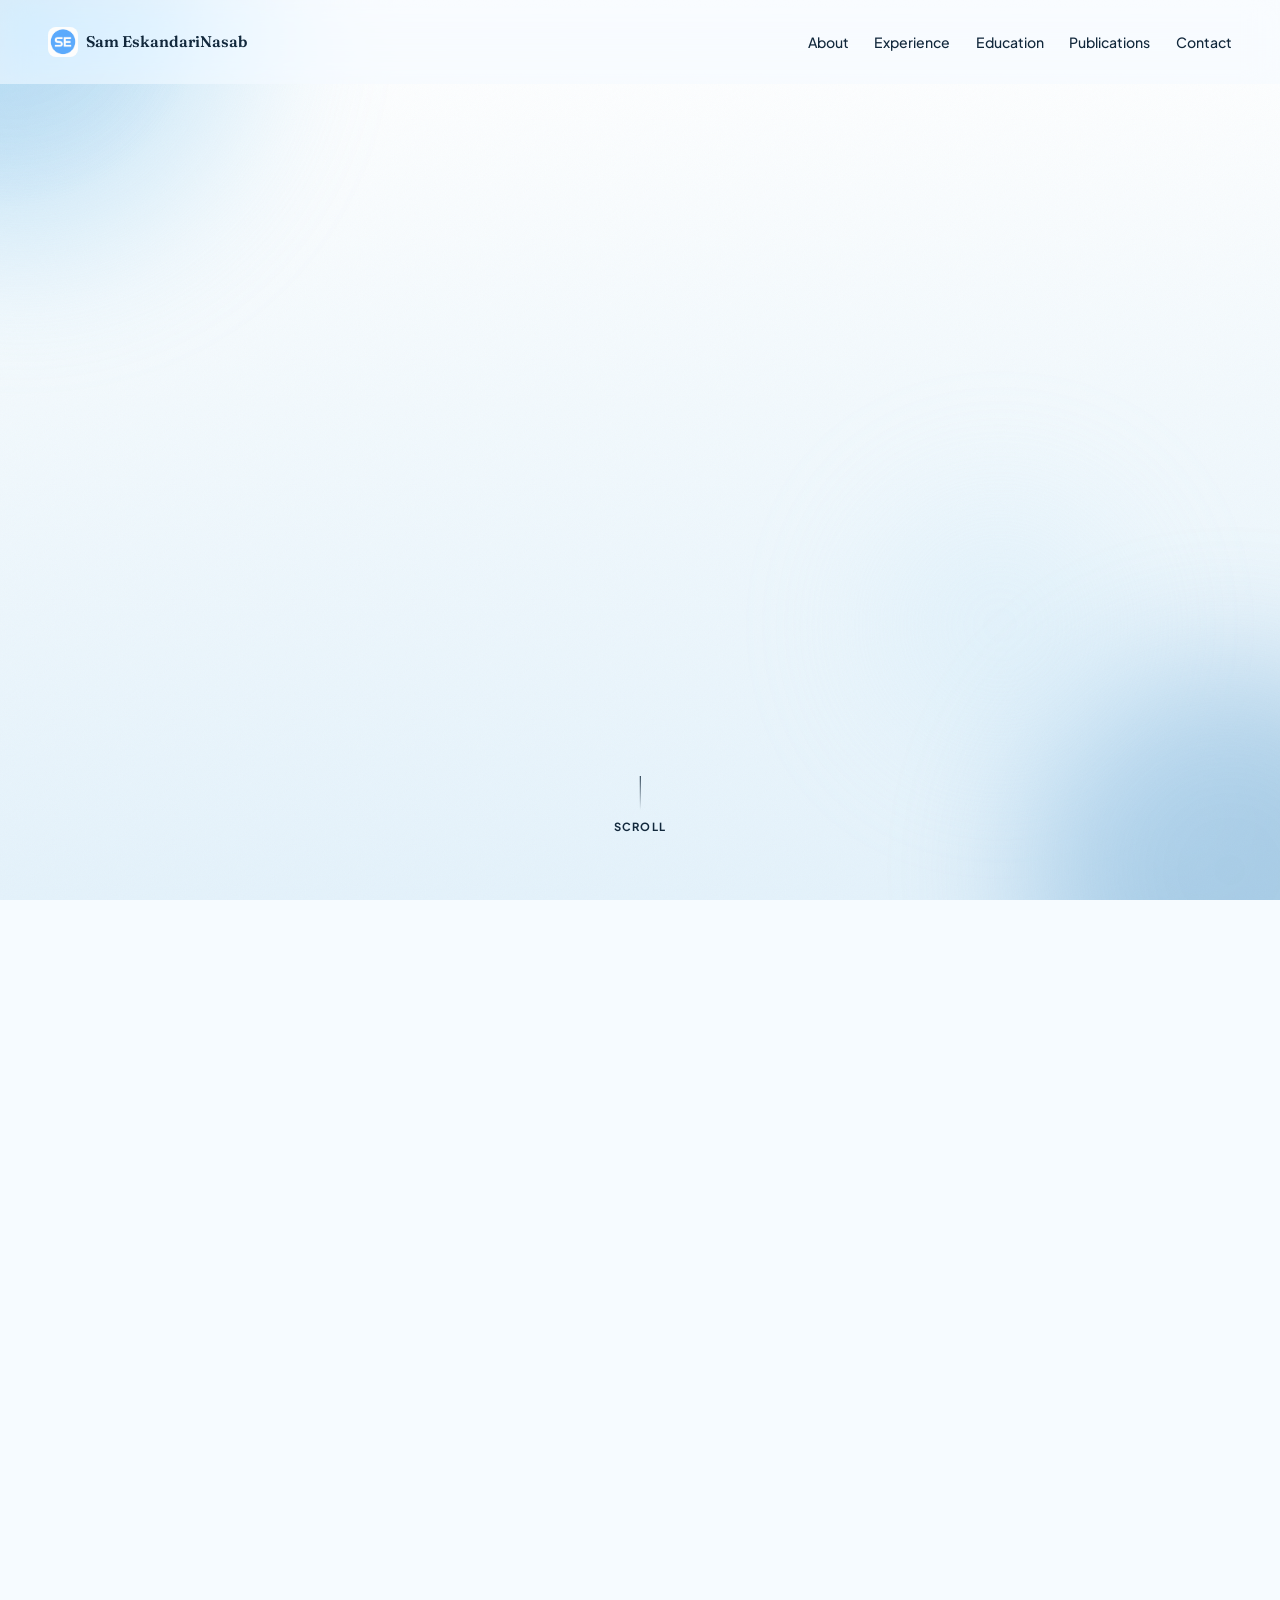
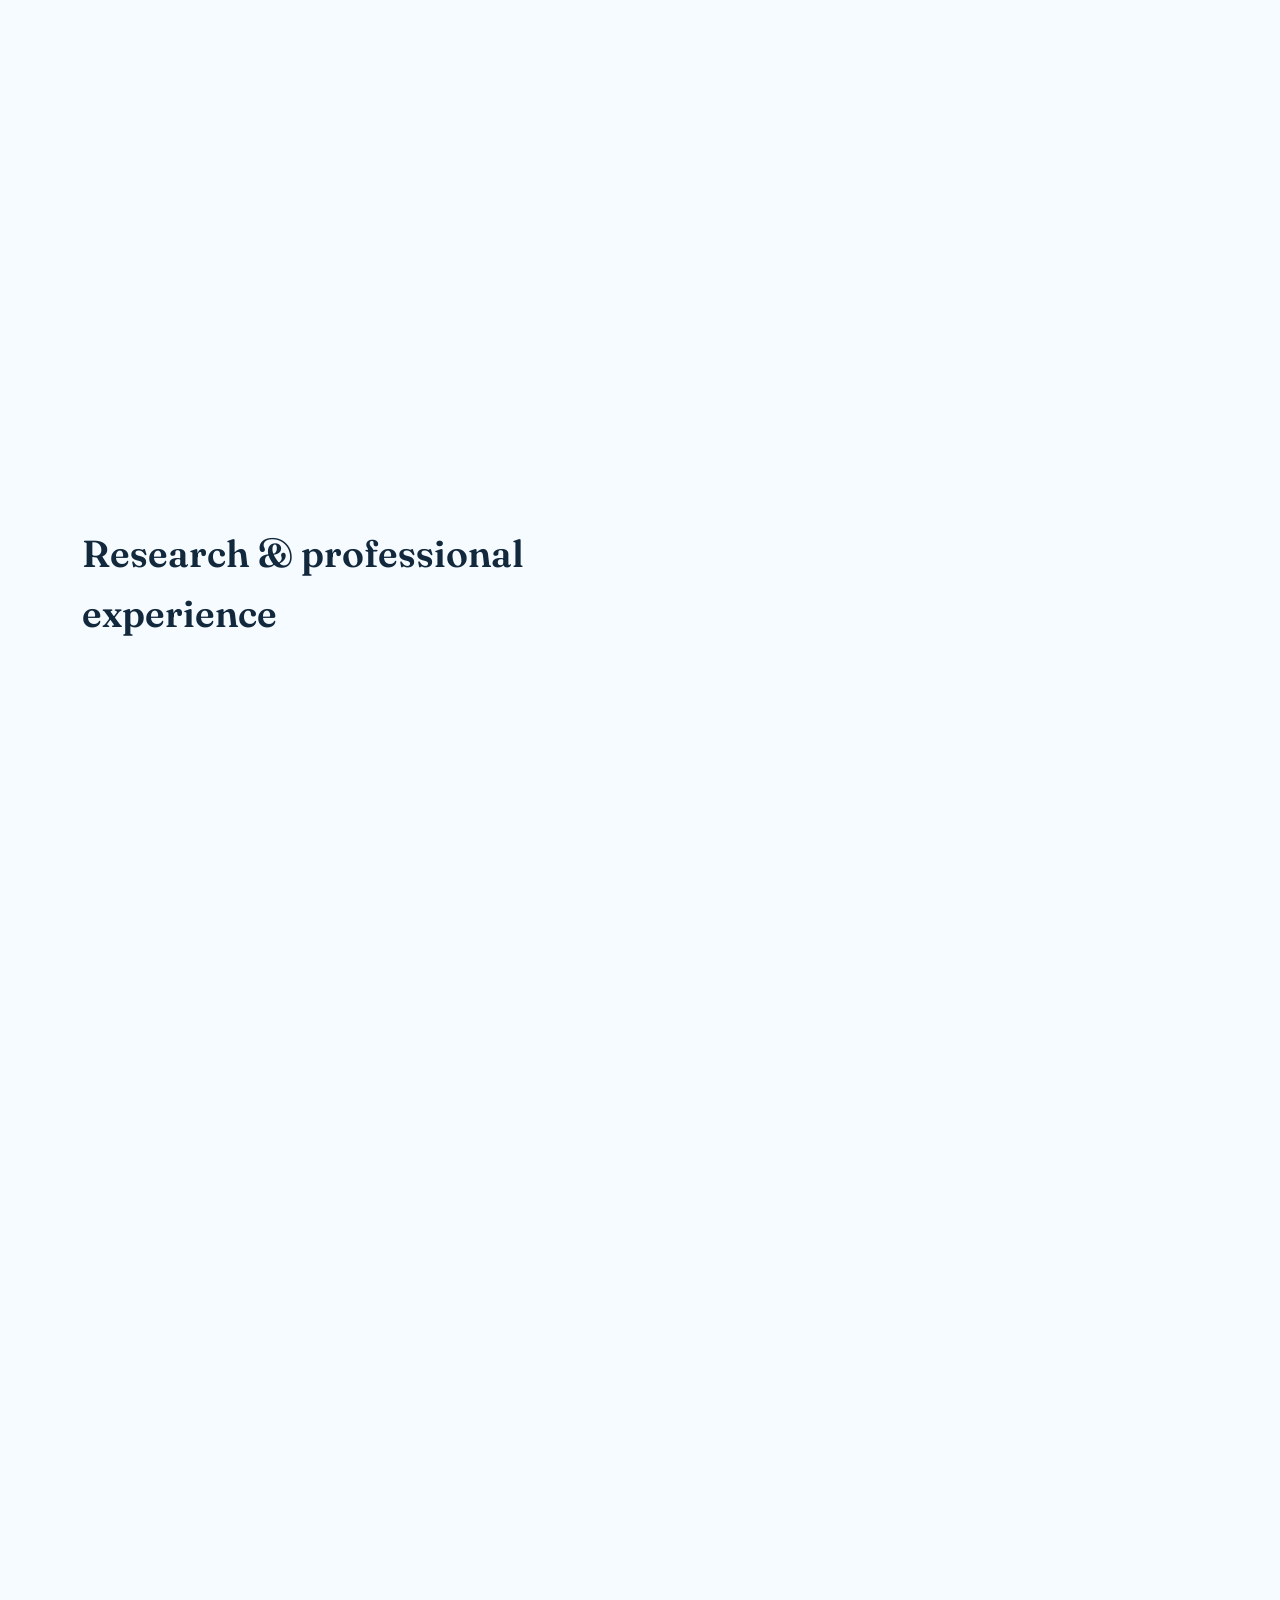
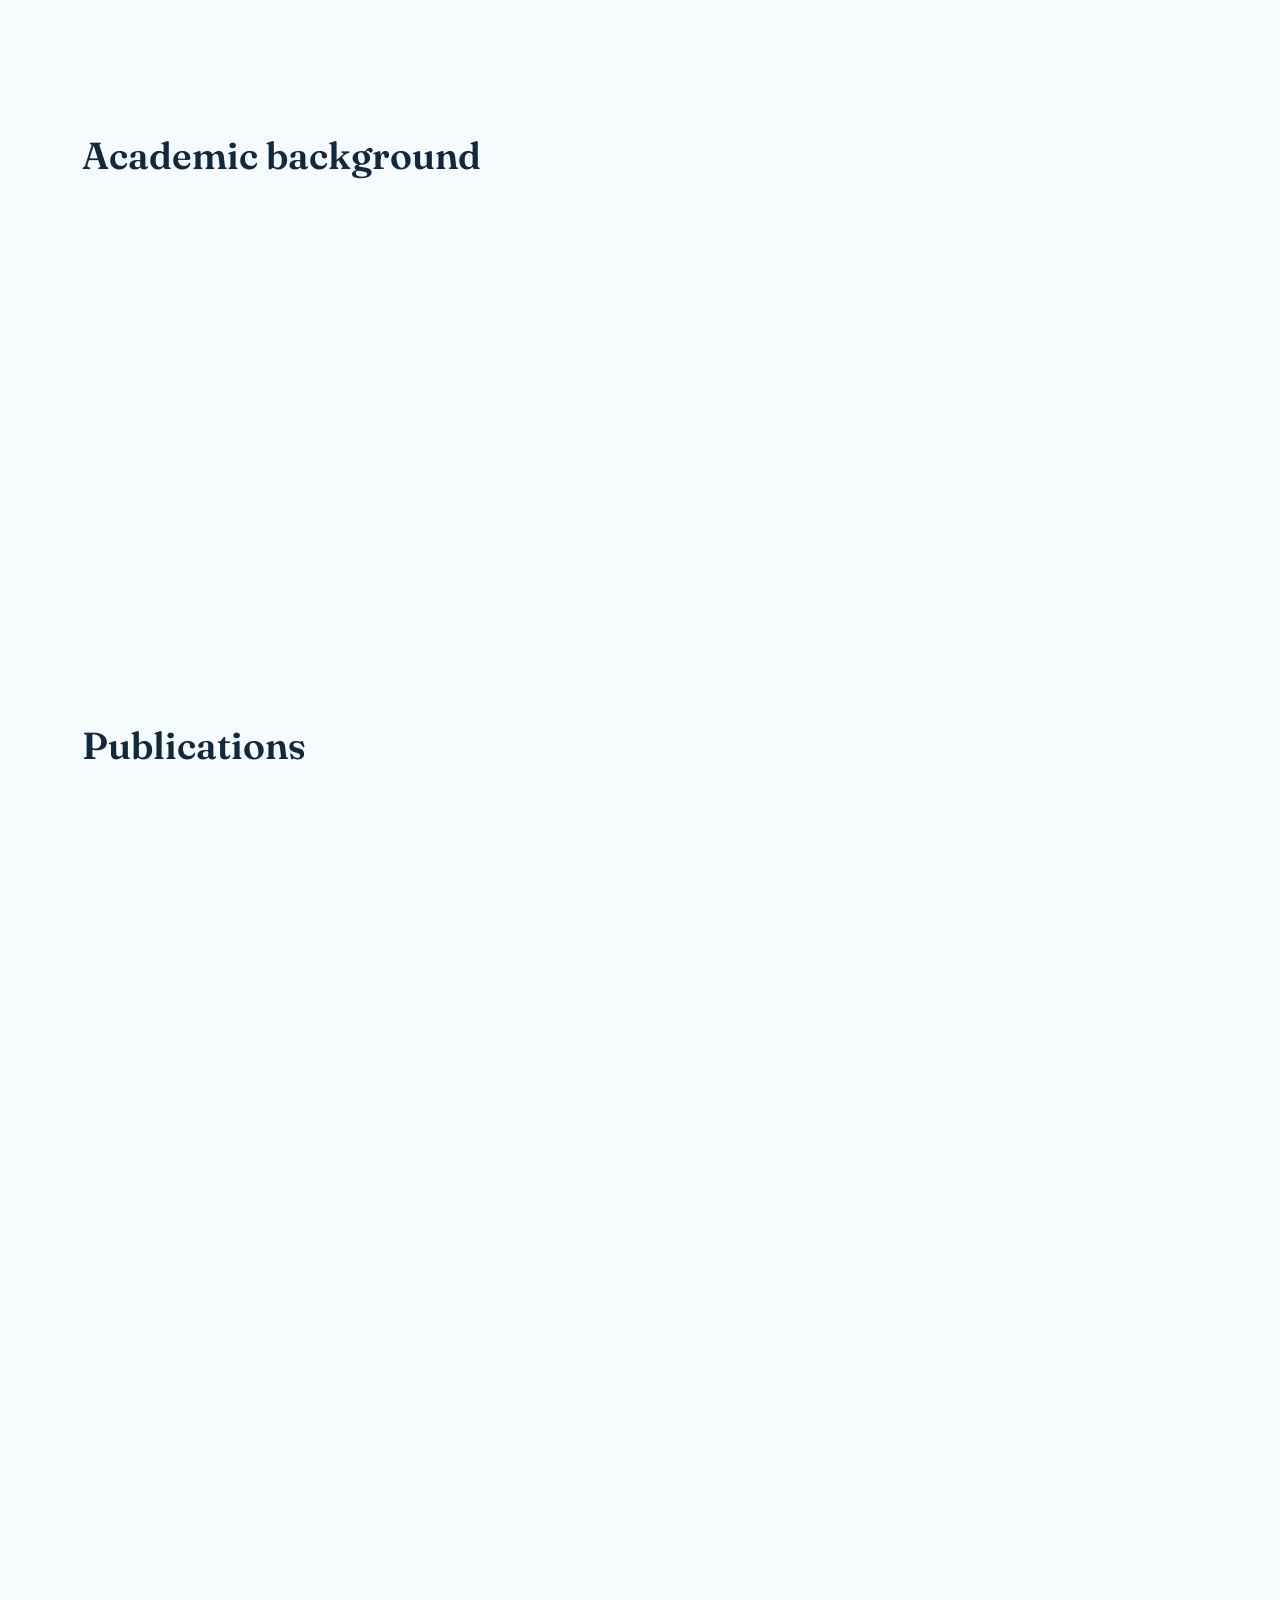
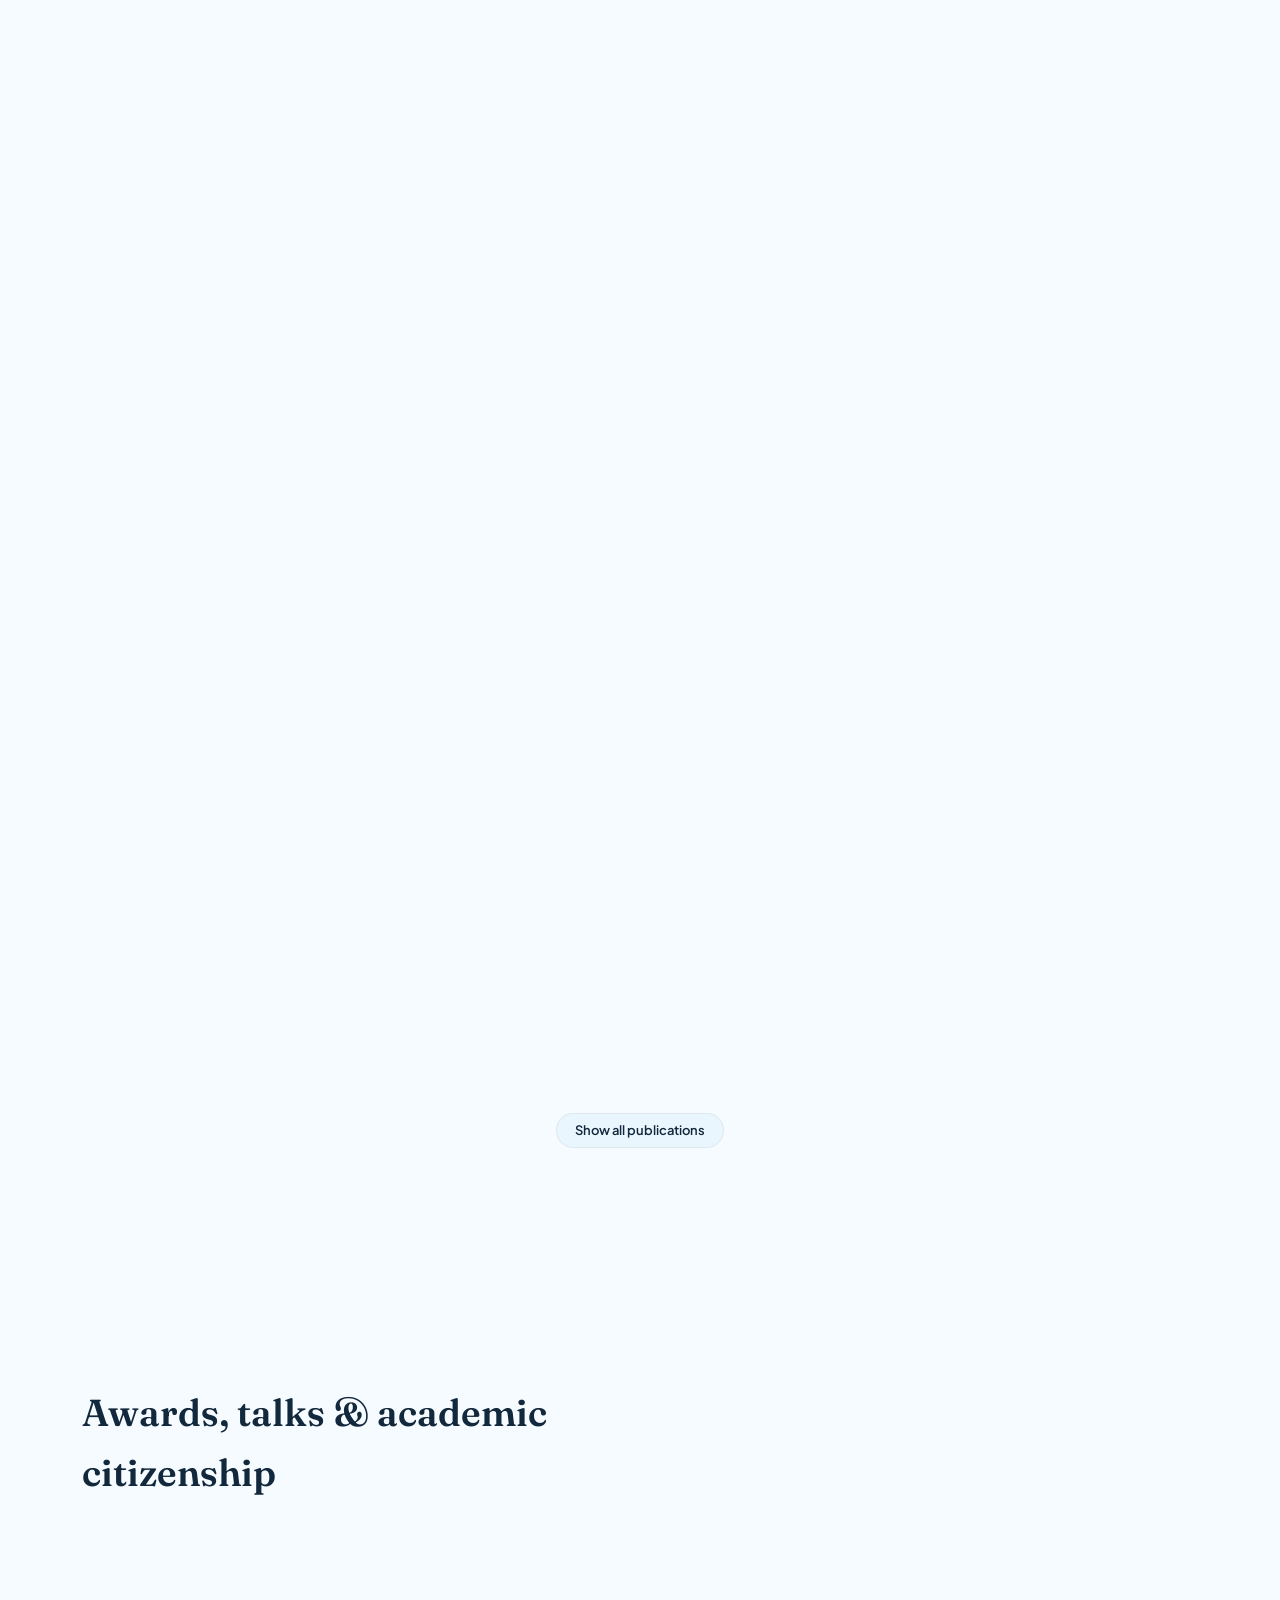
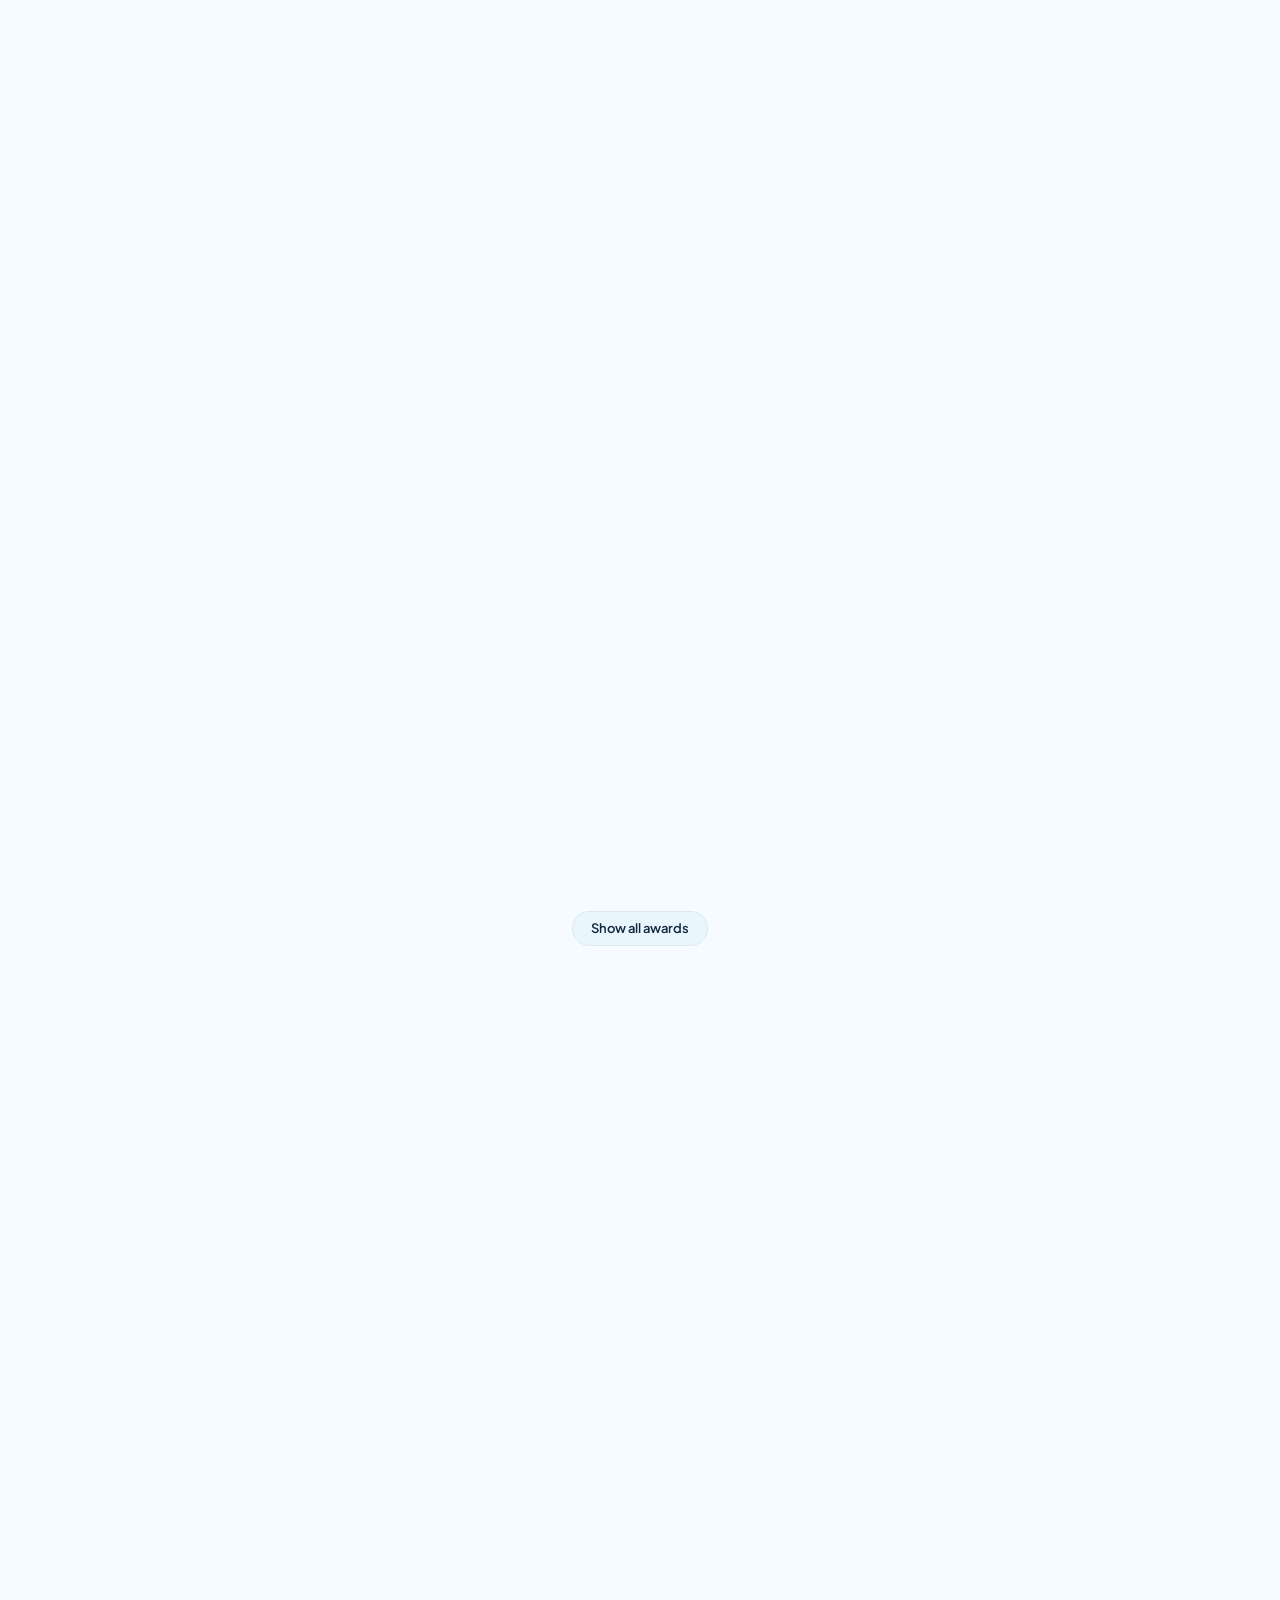
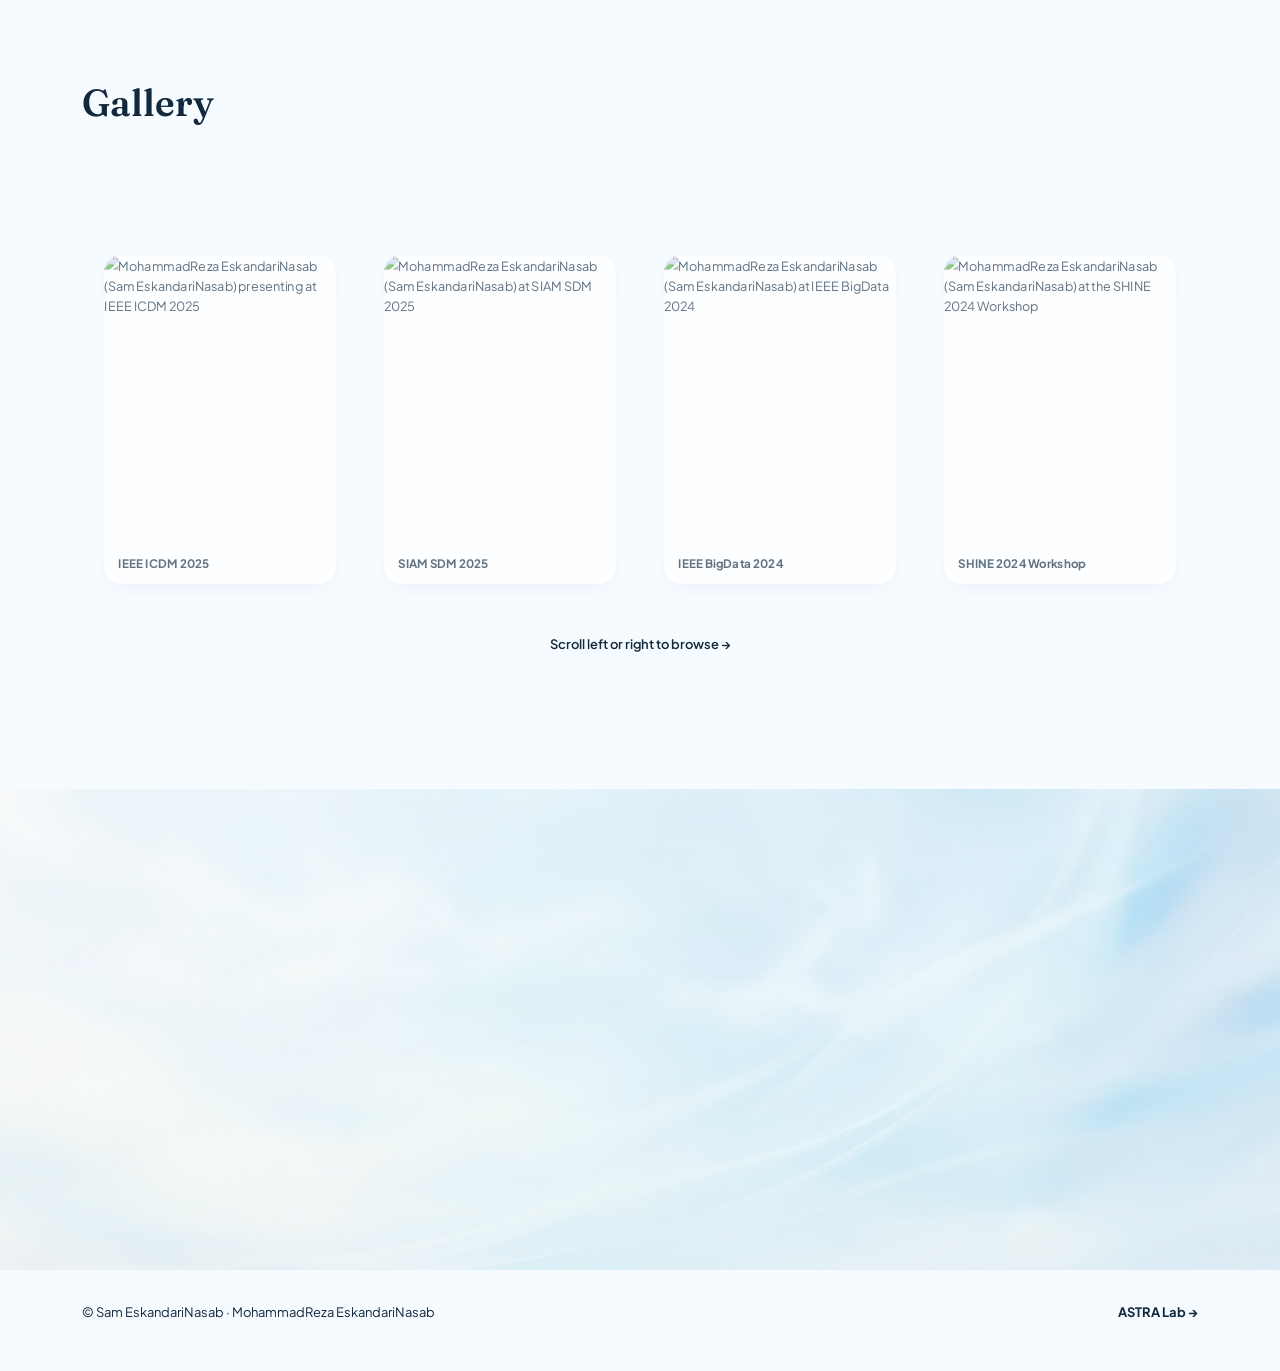
==== commit bfc1dfb5: "Add files via upload" ====
--- a/index.html
+++ b/index.html
@@ -13,7 +13,7 @@
 <link rel="preconnect" href="https://fonts.googleapis.com" />
 <link rel="preconnect" href="https://fonts.gstatic.com" crossorigin />
 <link href="https://fonts.googleapis.com/css2?family=Fraunces:opsz,wght@9..144,400;9..144,500;9..144,600;9..144,700&family=Plus+Jakarta+Sans:wght@400;500;600;700;800&display=swap" rel="stylesheet" />
-<link rel="stylesheet" href="index.css" />
+<link rel="stylesheet" href="index.css?v=15" />
 
 <meta property="og:type" content="profile" />
 <meta property="og:title" content="MohammadReza (Sam) EskandariNasab · PhD Candidate, Utah State University" />
@@ -71,13 +71,10 @@
     </button>
     <nav class="nav-links" id="navLinks">
       <a href="#about" data-nav>About</a>
-      <a href="#research" data-nav>Research</a>
       <a href="#experience" data-nav>Experience</a>
+      <a href="#education" data-nav>Education</a>
       <a href="#publications" data-nav>Publications</a>
-      <a href="#recognition" data-nav>Recognition</a>
-      <a href="#gallery" data-nav>Gallery</a>
       <a href="#contact" data-nav>Contact</a>
-      <a class="nav-cta" href="Sam-EskandariNasab-CV.pdf" download>Download CV</a>
     </nav>
   </header>
 
@@ -94,7 +91,7 @@
 
       <div class="hero-inner">
         <div class="hero-copy">
-          <p class="eyebrow reveal">Tenure-track Assistant Professor applicant</p>
+          <p class="eyebrow reveal">Assistant Professor applicant</p>
           <h1 class="hero-title reveal">
             Hi, I'm<br />
             <span class="ink-swap-wrap" id="inkSwapWrap"><span class="ink-swap" data-swap='["Sam EskandariNasab.","MohammadReza EskandariNasab."]'>Sam EskandariNasab.</span></span>
@@ -102,15 +99,13 @@
           <p class="hero-lead reveal">
             I am MohammadReza EskandariNasab, also known as Sam, a name inspired by the legendary Persian hero
             featured in the <em>Shahnameh</em>. I am a fourth-year PhD candidate in Computer Science at Utah
-            State University, where I also earned my MSc in Computer Science in December 2024. I currently
-            serve as a Graduate Research Assistant and am actively seeking tenure-track Assistant Professor
-            positions. My research interests span machine learning, generative models, time-series analysis,
-            multimodal learning, and space weather prediction.
+            State University, where I also earned my MSc in Computer Science. I currently serve as a Graduate
+            Research Assistant and am actively seeking Assistant Professor positions.
           </p>
           <div class="hero-actions reveal">
             <a class="btn btn-primary" href="Sam-EskandariNasab-CV.pdf" download>
               <span>Download CV</span>
-              <svg viewBox="0 0 24 24" width="18" height="18"><path d="M12 3v12m0 0 4.5-4.5M12 15 7.5 10.5M4 19h16" stroke="currentColor" stroke-width="1.8" fill="none" stroke-linecap="round" stroke-linejoin="round"/></svg>
+              <svg viewBox="0 0 24 24" width="15" height="15"><path d="M12 3v12m0 0 4.5-4.5M12 15 7.5 10.5M4 19h16" stroke="currentColor" stroke-width="1.8" fill="none" stroke-linecap="round" stroke-linejoin="round"/></svg>
             </a>
             <a class="btn btn-ghost" href="#contact">Get in touch</a>
           </div>
@@ -133,62 +128,21 @@
       <div class="scroll-cue" aria-hidden="true"><span></span>Scroll</div>
     </section>
 
-    <!-- ============ STATS STRIP ============ -->
-    <!-- ============ RESEARCH ============ -->
-    <section id="research" class="section">
-      <div class="tilt-grid">
-        <article class="tilt-card" data-tilt>
-          <div class="tilt-icon shape-a" aria-hidden="true"></div>
-          <h3>Generative Models</h3>
-          <p>Diffusion models, GANs, and adversarial autoencoders for structured temporal data.</p>
-        </article>
-        <article class="tilt-card" data-tilt>
-          <div class="tilt-icon shape-b" aria-hidden="true"></div>
-          <h3>Multimodal Learning</h3>
-          <p>Representations and generative mappings across heterogeneous scientific data sources.</p>
-        </article>
-        <article class="tilt-card" data-tilt>
-          <div class="tilt-icon shape-c" aria-hidden="true"></div>
-          <h3>Space Weather Prediction</h3>
-          <p>ML pipelines for solar-flare forecasting and robust space-weather observation analysis.</p>
-        </article>
-        <article class="tilt-card" data-tilt>
-          <div class="tilt-icon shape-d" aria-hidden="true"></div>
-          <h3>Time Series Analysis</h3>
-          <p>Representation learning, generation, classification, and domain adaptation for multivariate data.</p>
-        </article>
-      </div>
-    </section>
-
-    <section class="stats-strip">
-      <div class="stats-bar">
-        <div class="stat" data-count="172"><span class="stat-num">0</span><span class="stat-label">Citations</span></div>
-        <div class="stat" data-count="9"><span class="stat-num">0</span><span class="stat-label">Peer-Reviewed Publications</span></div>
-        <div class="stat" data-count="2"><span class="stat-num">0</span><span class="stat-label">NSF Projects</span></div>
-        <div class="stat" data-count="37"><span class="stat-num">0</span><span class="stat-label">Peer Reviews · 15 Venues</span></div>
-      </div>
-    </section>
-
-    <!-- ============ ABOUT ============ -->
+    <!-- ============ ABOUT + RESEARCH INTERESTS ============ -->
     <section id="about" class="section about-section">
+      <p class="eyebrow reveal">Academic profile</p>
+      <h2 class="reveal">AI for scientific data generation <span class="accent">&amp; space-weather prediction</span></h2>
+
       <div class="about-grid">
-        <div class="about-photo-parallax reveal">
-          <div class="about-photo-cutout" id="parallaxPhoto">
-            <img src="assets3d/main2-cutout.png" alt="MohammadReza (Sam) EskandariNasab standing for a portrait" />
-          </div>
-          <div class="about-photo-glow" aria-hidden="true"></div>
-        </div>
-
         <div class="about-copy">
-          <p class="eyebrow reveal">Academic profile</p>
-          <h2 class="reveal">AI for scientific data generation <span class="accent">&amp; space-weather prediction</span></h2>
           <p class="reveal">
-            I am MohammadReza EskandariNasab (Sam), a PhD candidate in Computer Science at Utah State University
-            in Logan, Utah. My research centers on generative modeling for time-series data, including diffusion
-            models, generative adversarial networks, and adversarial autoencoders, with publications at IEEE
-            ICDM, SIAM SDM, IEEE BigData, and IEEE ICMLA. My current work extends this research into multimodal
-            learning through an NSF-funded project (Award No. 2530946), generating and translating across
-            images, text, vector data, and time series through the proposed UNISON framework.
+            I am MohammadReza EskandariNasab (Sam), a PhD candidate in Computer Science at Utah State
+            University in Logan, Utah. My research centers on generative modeling for time-series data,
+            including diffusion models, generative adversarial networks, and adversarial autoencoders, with
+            publications at IEEE ICDM, SIAM SDM, IEEE BigData, and IEEE ICMLA. My current work extends this
+            research into multimodal learning through an NSF-funded project (Award No. 2530946), generating
+            and translating across images, text, vector data, and time series through the proposed UNISON
+            framework.
           </p>
           <p class="reveal">
             Alongside this, I build machine-learning pipelines that forecast solar flares, solar energetic
@@ -204,20 +158,35 @@
             systems, as I pursue a tenure-track Assistant Professor position in computer science.
           </p>
         </div>
-      </div>
-    </section>
-
-    <!-- ============ NEWS ============ -->
-    <section id="news" class="section news-section">
-      <p class="eyebrow reveal">Latest</p>
-      <h2 class="reveal">News</h2>
-      <div class="compact-list news-grid">
-        <article class="reveal"><time>2026</time><p>SoftwareX journal article on FlaPLeT published.</p></article>
-        <article class="reveal"><time>Nov 2025</time><p>Received IEEE ICDM Conference Travel Award; volunteered at IEEE ICDM 2025.</p></article>
-        <article class="reveal"><time>Jul 2025</time><p>Contributed to NSF Award #2530946 (CAIG Project) via the proposed UNISON model.</p></article>
-        <article class="reveal"><time>May 2025</time><p>Received SIAM SDM 2025 Student Travel Award; presented AVATAR.</p></article>
-        <article class="reveal"><time>Mar 2025</time><p>Completed PhD qualifying examination at Utah State University.</p></article>
-        <article class="reveal"><time>Dec 2024</time><p>Completed MSc in Computer Science; presented at IEEE BigData &amp; IEEE ICMLA.</p></article>
+
+        <aside class="research-aside" id="research">
+          <p class="aside-label reveal">Research interests</p>
+          <div class="research-stack">
+            <div class="research-card reveal">
+              <div class="research-card-head">
+                <span class="tilt-icon shape-a" aria-hidden="true"></span>
+                <h3>Pure Machine Learning</h3>
+              </div>
+              <ul>
+                <li>Generative Models (Time-Series Generation)</li>
+                <li>Multimodal Learning</li>
+                <li>Time Series Analysis (Ensemble Models, Contrastive Learning)</li>
+              </ul>
+            </div>
+            <div class="research-card reveal">
+              <div class="research-card-head">
+                <span class="tilt-icon shape-c" aria-hidden="true"></span>
+                <h3>Application of Machine Learning</h3>
+              </div>
+              <ul>
+                <li>Space Weather Analysis</li>
+                <li>Solar Flare Forecasting</li>
+                <li>Solar Energetic Particle Prediction</li>
+                <li>Biomedical Signal Processing</li>
+              </ul>
+            </div>
+          </div>
+        </aside>
       </div>
     </section>
 
@@ -286,19 +255,21 @@
           <time>May 2023 – Expected Jul 2027</time>
           <h3>PhD in Computer Science</h3>
           <p>Utah State University · GPA 4.0/4.0</p>
-          <p>Dissertation proposal on denoising diffusion probabilistic models and multimodal learning. Supervisor: Dr. Shah Muhammad Hamdi.</p>
+          <p class="edu-detail"><strong>Dissertation:</strong><br />Proposal on denoising diffusion probabilistic models and multimodal learning.</p>
+          <p class="edu-supervisor">Supervisor: Dr. Shah Muhammad Hamdi.</p>
         </article>
         <article class="edu-card reveal">
           <time>May 2023 – Dec 2024</time>
           <h3>MSc in Computer Science</h3>
           <p>Utah State University · GPA 4.0/4.0</p>
-          <p><em>Supervised Generative Adversarial Networks for Time Series Generation in Embedding Space.</em> Supervisor: Dr. Shah Muhammad Hamdi.</p>
+          <p class="edu-detail"><strong>Thesis:</strong><br /><em>Supervised Generative Adversarial Networks for Time Series Generation in Embedding Space.</em></p>
+          <p class="edu-supervisor">Supervisor: Dr. Shah Muhammad Hamdi.</p>
         </article>
         <article class="edu-card reveal">
           <time>Aug 2017 – Aug 2021</time>
           <h3>BSc in Computer Engineering</h3>
           <p>University of Zanjan · GPA 3.88/4.00 (last two years)</p>
-          <p>Car Dealership Web Application using Django and React with a dynamic reputation-weighted pricing algorithm.</p>
+          <p class="edu-detail"><strong>Project:</strong><br />Car Dealership Web Application using Django and React with a dynamic reputation-weighted pricing algorithm.</p>
         </article>
       </div>
     </section>
@@ -324,22 +295,6 @@
         <li class="reveal"><span class="pub-year">2026</span><div><h3>A Comprehensive Survey of Data Augmentation Techniques for Space-Weather Time Series</h3><p>M. EskandariNasab, et al. <em>The Astrophysical Journal Supplement Series</em>. In submission, September 2026.</p></div></li>
       </ol>
       <button class="show-more" type="button" data-show-more>Show all publications</button>
-
-      <div class="dataset-row reveal">
-        <h3>Datasets &amp; notebooks</h3>
-        <div class="dataset-cards">
-          <a class="dataset-card" href="https://doi.org/10.5281/zenodo.11566472" target="_blank" rel="noreferrer">
-            <span class="dataset-tag">Dataset</span>
-            <h4>Cleaned SWAN-SF Dataset (v1.0.0)</h4>
-            <p>Zenodo, 2024 · DOI 10.5281/zenodo.11566472</p>
-          </a>
-          <a class="dataset-card" href="https://doi.org/10.5281/zenodo.11564789" target="_blank" rel="noreferrer">
-            <span class="dataset-tag">Notebook</span>
-            <h4>SWAN-SF Preprocessing &amp; Sampling Notebooks (v1.0.0)</h4>
-            <p>Zenodo, 2024 · DOI 10.5281/zenodo.11564789</p>
-          </a>
-        </div>
-      </div>
     </section>
 
     <!-- ============ RECOGNITION (tabs: awards / talks / service) ============ -->
@@ -422,6 +377,20 @@
       </div>
     </section>
 
+    <!-- ============ NEWS ============ -->
+    <section id="news" class="section news-section">
+      <p class="eyebrow reveal">Latest</p>
+      <h2 class="reveal">News</h2>
+      <div class="compact-list news-grid">
+        <article class="reveal"><time>2026</time><p>SoftwareX journal article on FlaPLeT published.</p></article>
+        <article class="reveal"><time>Nov 2025</time><p>Received IEEE ICDM Conference Travel Award; volunteered at IEEE ICDM 2025.</p></article>
+        <article class="reveal"><time>Jul 2025</time><p>Contributed to NSF Award #2530946 (CAIG Project) via the proposed UNISON model.</p></article>
+        <article class="reveal"><time>May 2025</time><p>Received SIAM SDM 2025 Student Travel Award; presented AVATAR.</p></article>
+        <article class="reveal"><time>Mar 2025</time><p>Completed PhD qualifying examination at Utah State University.</p></article>
+        <article class="reveal"><time>Dec 2024</time><p>Completed MSc in Computer Science; presented at IEEE BigData &amp; IEEE ICMLA.</p></article>
+      </div>
+    </section>
+
     <!-- ============ GALLERY ============ -->
     <section id="gallery" class="section gallery-section">
       <p class="eyebrow reveal">Academic moments</p>
@@ -440,7 +409,7 @@
           <figure><img src="gallery/sam_eskandarinasab_interview.jpg" alt="MohammadReza EskandariNasab (Sam EskandariNasab) during an academic interview" loading="lazy" /><figcaption>Academic interview</figcaption></figure>
         </div>
       </div>
-      <div class="gallery-hint">Keep scrolling →</div>
+      <div class="gallery-hint">Scroll left or right to browse →</div>
     </section>
 
     <!-- ============ CONTACT ============ -->
@@ -483,6 +452,6 @@
   </script>
   <script src="https://unpkg.com/gsap@3.12.5/dist/gsap.min.js"></script>
   <script src="https://unpkg.com/gsap@3.12.5/dist/ScrollTrigger.min.js"></script>
-  <script type="module" src="index.js?v=2"></script>
+  <script type="module" src="index.js?v=4"></script>
 </body>
 </html>
--- a/index.css
+++ b/index.css
@@ -15,8 +15,8 @@
   --bg-alt:        #eaf6fd;
   --bg-alt-2:      #dcedfa;
   --ink:           #12283c;
-  --ink-soft:      #4d6d87;
-  --ink-faint:     #8facc2;
+  --ink-soft:      var(--ink);
+  --ink-faint:     var(--ink);
 
   --coral:         #2f93d6;
   --coral-soft:    #7cc3ec;
@@ -60,11 +60,18 @@
   --card-pad: var(--sp-5) 1.75rem;
 
   /* type scale */
-  --text-xs:    .75rem;  /* labels, dates, tags */
-  --text-sm:    .875rem; /* card body, meta */
-  --text-base:  .95rem;  /* list rows, buttons */
-  --text-md:    1.05rem; /* leads */
-  --text-title: 1.15rem; /* card headings */
+  --text-xs:    .7rem;   /* labels, dates, tags, eyebrows */
+  --text-sm:    .81rem;  /* meta, captions, pills, buttons */
+  --text-base:  .88rem;  /* BODY PROSE — every readable paragraph & list row, site-wide */
+  --text-md:    .97rem;  /* brand wordmark, contact emails */
+  --text-title: 1.06rem; /* card headings */
+
+  /* fluid heading scale */
+  --h1: clamp(1.55rem, 2.6vw, 2.25rem);
+  --h2: clamp(1.6rem, 3vw, 2.35rem);
+
+  /* pill recipe — one padding for every rounded pill on the site */
+  --pill-pad: .55rem 1.1rem;
 
   /* letter tracking */
   --track-label: .05em;  /* dates, tags */
@@ -95,7 +102,7 @@
   background: var(--bg);
   color: var(--ink);
   font-family: var(--font-body);
-  font-size: 16px;
+  font-size: var(--text-base);
   line-height: 1.6;
   -webkit-font-smoothing: antialiased;
   overflow-x: hidden;
@@ -140,7 +147,7 @@
 }
 
 .section{ position:relative; max-width: var(--container); margin:0 auto; padding: var(--section-y) var(--section-x); z-index:3; }
-.section h2{ font-size: clamp(1.9rem, 3.4vw, 2.7rem); margin-bottom: var(--sp-6); max-width:640px; }
+.section h2{ font-size: var(--h2); margin-bottom: var(--sp-6); max-width:640px; }
 
 /* ---------------- reveal-on-scroll base ---------------- */
 .reveal{ opacity:0; transform: translateY(28px); }
@@ -158,15 +165,14 @@
   background: rgba(246,251,255,0.6);
   backdrop-filter: blur(16px) saturate(140%);
   -webkit-backdrop-filter: blur(16px) saturate(140%);
-  border-bottom: 1px solid rgba(255,255,255,0.5);
   transition: box-shadow var(--dur-med) ease, background var(--dur-med) ease;
 }
 .nav.is-scrolled{ background: rgba(246,251,255,0.86); box-shadow: 0 10px 30px -18px rgba(20,90,150,0.22); }
 
-.nav-brand{ display:flex; align-items:center; gap:.6rem; font-family:var(--font-display); font-weight:600; font-size:1.05rem; }
+.nav-brand{ display:flex; align-items:center; gap: var(--sp-2); font-family:var(--font-display); font-weight:600; font-size: var(--text-md); flex:0 0 auto; white-space:nowrap; }
 .nav-brand img{ width:30px; height:30px; border-radius:8px; object-fit:cover; }
 
-.nav-links{ display:flex; align-items:center; gap: clamp(1rem, 2vw, 1.8rem); font-size:.92rem; font-weight:500; }
+.nav-links{ display:flex; align-items:center; gap: clamp(1rem, 2vw, 1.8rem); font-size: var(--text-base); font-weight:500; }
 .nav-links a{ position:relative; color: var(--ink-soft); padding:.3rem 0; transition: color var(--dur-fast) ease; }
 .nav-links a:hover, .nav-links a.is-active{ color: var(--ink); }
 .nav-links a[data-nav]::after{
@@ -175,8 +181,8 @@
 }
 .nav-links a[data-nav]:hover::after, .nav-links a[data-nav].is-active::after{ width:100%; }
 
-.nav-cta{
-  background: var(--ink); color:#fff !important; padding: .65rem 1.25rem; border-radius:999px;
+a.nav-cta{
+  background: var(--ink); color:#fff !important; padding: var(--pill-pad); border-radius:999px;
   font-weight:600; font-size: var(--text-sm); box-shadow: var(--shadow-sm);
   transition: transform var(--dur-med) ease, box-shadow var(--dur-med) ease;
 }
@@ -209,7 +215,7 @@
 
 .eyebrow{ margin-bottom: var(--sp-3); }
 
-.hero-title{ font-size: clamp(1.8rem, 2.9vw, 2.58rem); line-height:1.14; margin: var(--sp-3) 0 var(--sp-4); letter-spacing:-.01em; }
+.hero-title{ font-size: var(--h1); line-height:1.14; margin: var(--sp-3) 0 var(--sp-4); letter-spacing:-.01em; }
 .ink-swap-wrap{ display:inline-block; vertical-align:top; }
 .ink-swap{
   background: linear-gradient(135deg, #1f74b3 0%, #2f93d6 55%, #7cc3ec 100%);
@@ -221,8 +227,8 @@
 
 .hero-actions{ display:flex; gap: var(--sp-4); flex-wrap:wrap; margin-bottom: var(--sp-5); }
 .btn{
-  display:inline-flex; align-items:center; gap: var(--sp-2); padding: .7rem 1.35rem; border-radius:999px;
-  font-weight:600; font-size: var(--text-base);
+  display:inline-flex; align-items:center; gap: var(--sp-2); padding: var(--pill-pad); border-radius:999px;
+  font-weight:600; font-size: var(--text-sm);
   transition: transform var(--dur-med) ease, box-shadow var(--dur-med) ease, background var(--dur-med) ease;
 }
 .btn-primary{ background: var(--ink); color:#fff; box-shadow: var(--shadow-sm); }
@@ -241,7 +247,7 @@
 
 .hero-photo-wrap{ position:relative; perspective: 1200px; justify-self:center; align-self:start; display:flex; justify-content:center; margin-top: -2.5rem; }
 .hero-photo-cutout{
-  position:relative; height: clamp(480px, 92vh, 980px); max-width: 96vw;
+  position:relative; height: clamp(384px, 73.6vh, 784px); max-width: 96vw;
   transform-style: preserve-3d; will-change: transform;
 }
 .hero-photo-cutout img{
@@ -261,43 +267,34 @@
 }
 @keyframes cueDrop{ 0%{ top:-100%; } 60%{ top:100%; } 100%{ top:100%; } }
 
-/* =================== STATS =================== */
-.stats-strip{
-  position:relative; z-index:5; max-width: var(--container); margin: -1.5rem auto 0; padding: 0 var(--section-x);
-}
-.stats-bar{
-  display:grid; grid-template-columns: repeat(4,1fr);
-  background: var(--glass-strong); border:1px solid var(--glass-border); border-radius: var(--radius-lg);
-  box-shadow: var(--shadow-md); backdrop-filter: blur(14px); overflow:hidden;
-}
-.stat{ position:relative; text-align:center; padding: var(--sp-5) var(--sp-4); }
-.stat:not(:last-child)::after{
-  content:""; position:absolute; right:0; top:22%; bottom:22%; width:1px; background: var(--glass-border);
-}
-.stat-num{ display:block; font-family: var(--font-display); font-size: clamp(1.9rem,3vw,2.5rem); font-weight:700;
-  background: var(--grad-warm); -webkit-background-clip:text; background-clip:text; color:transparent; }
-.stat-label{ font-size: var(--text-sm); color: var(--ink-soft); font-weight:600; }
-
-/* =================== ABOUT =================== */
-.about-grid{ display:grid; grid-template-columns: .8fr 1.2fr; gap: var(--gap-lg); align-items:center; }
-.about-photo-parallax{ position:relative; display:flex; justify-content:center; }
-.about-photo-cutout{ height: clamp(570px, 90vh, 930px); max-width:100%; will-change: transform, opacity; }
-.about-photo-cutout img{
-  width:auto; height:100%; max-width:100%; display:block; object-fit:contain;
-  filter: drop-shadow(0 30px 40px rgba(20,80,140,0.20)) drop-shadow(0 6px 12px rgba(20,80,140,0.12));
-}
-.about-photo-glow{
-  position:absolute; inset: -10% -14%; z-index:-1; border-radius:50%;
-  background: var(--grad-cool); filter: blur(70px); opacity:.4;
-}
-.about-copy h2{ line-height:1.14; letter-spacing:-.01em; margin-bottom: var(--sp-4); }
+/* =================== ABOUT + RESEARCH INTERESTS =================== */
+/* One section, two columns: prose left (held to a readable measure),
+   research-interest cards right. Tops align on the two eyebrow labels. */
+.about-grid{ display:grid; grid-template-columns: 1.1fr 1fr; gap: var(--gap-lg); align-items:start; }
+.about-copy h2{ line-height:1.14; letter-spacing:-.01em; }
 .about-copy h2 .accent{
   background: linear-gradient(135deg, #1f74b3 0%, #2f93d6 55%, #7cc3ec 100%);
   -webkit-background-clip:text; background-clip:text; color:transparent;
   display:inline-block; text-shadow: 0 6px 22px rgba(20,80,140,0.16);
 }
-.about-copy p{ color: var(--ink-soft); margin-bottom: var(--sp-4); max-width: 62ch; text-align: justify; text-justify: inter-word; }
+.about-copy p{
+  color: var(--ink-soft); margin-bottom: var(--sp-4);
+  text-align: justify; text-justify: inter-word; hyphens: auto;
+}
+.about-copy p:last-child{ margin-bottom:0; }
 .about-copy strong{ color: var(--ink); }
+
+/* Column label for the research aside — quieter than a section eyebrow so the
+   two columns read as one section, not two. */
+.aside-label{
+  font-size: var(--text-xs); font-weight:700; text-transform:uppercase;
+  letter-spacing: var(--track-wide); color: var(--ink);
+  padding-bottom: var(--sp-3); margin-bottom: var(--sp-4);
+  border-bottom: 1px solid rgba(31,116,179,0.18);
+}
+.research-stack{ display:flex; flex-direction:column; gap: var(--gap); }
+.research-card-head{ display:flex; align-items:center; gap: var(--sp-3); margin-bottom: var(--sp-3); }
+.research-card-head .tilt-icon{ width:30px; height:30px; flex:0 0 auto; }
 
 /* =================== NEWS =================== */
 .news-section{ padding-top: var(--sp-7); padding-bottom: var(--sp-7); }
@@ -312,22 +309,25 @@
 }
 .flow-divider canvas{ position:absolute; inset:0; width:100%; height:100%; }
 
-/* =================== TILT CARDS (research) =================== */
-#research{ padding-top: var(--sp-6); }
-.tilt-grid{ display:grid; grid-template-columns: repeat(4, 1fr); gap: var(--gap); }
-.tilt-card{
-  position:relative; background: var(--glass-strong); border:1px solid var(--glass-border);
-  border-radius: var(--radius-md); padding: var(--card-pad); box-shadow: var(--shadow-sm);
-  transform-style: preserve-3d; will-change: transform; transition: box-shadow var(--dur-med) ease;
-}
-.tilt-card:hover{ box-shadow: var(--shadow-md); }
-.tilt-icon{ width:52px; height:52px; border-radius:16px; margin-bottom: var(--sp-4); }
+/* =================== RESEARCH INTEREST CARDS =================== */
+.research-card{
+  background: var(--glass-strong); border:1px solid var(--glass-border); border-radius: var(--radius-md);
+  padding: var(--card-pad); box-shadow: var(--shadow-sm); transition: transform var(--dur-med) ease, box-shadow var(--dur-med) ease;
+}
+.research-card:hover{ transform: var(--lift); box-shadow: var(--shadow-md); }
+.research-card h3{ font-size: var(--text-title); margin:0; }
+.research-card ul{ display:flex; flex-direction:column; gap: var(--sp-2); }
+.research-card li{ position:relative; padding-left: var(--sp-4); color: var(--ink-soft); font-size: var(--text-base); }
+.research-card li::before{
+  content:""; position:absolute; left:0; top:.55em; width:6px; height:6px; border-radius:50%; background: var(--sky-deep);
+}
+
+/* =================== SHAPE ICONS (research cards) =================== */
+.tilt-icon{ width:40px; height:40px; border-radius:16px; }
 .shape-a{ background: var(--grad-warm); border-radius: 50% 50% 50% 4px; }
 .shape-b{ background: var(--grad-cool); border-radius: 4px; transform: rotate(20deg); }
 .shape-c{ background: linear-gradient(135deg, var(--sky), var(--mint)); border-radius:50%; }
 .shape-d{ background: linear-gradient(135deg, var(--lavender), var(--coral-soft)); border-radius: 30% 70% 70% 30%/40% 40% 60% 60%; }
-.tilt-card h3{ font-size: var(--text-title); margin-bottom: var(--sp-2); }
-.tilt-card p{ color: var(--ink-soft); font-size: var(--text-sm); margin-bottom:0; }
 
 /* =================== TIMELINE =================== */
 .timeline{ --tl-indent: 2.5rem; position:relative; padding-left: var(--tl-indent); }
@@ -351,7 +351,10 @@
   padding: var(--card-pad); box-shadow: var(--shadow-sm); }
 .edu-card time{ font-size: var(--text-xs); font-weight:700; color: var(--sky-deep); text-transform:uppercase; letter-spacing: var(--track-label); }
 .edu-card h3{ font-size: var(--text-title); margin: var(--sp-2) 0 var(--sp-1); }
-.edu-card p{ font-size: var(--text-sm); color: var(--ink-soft); margin-bottom: var(--sp-1); }
+.edu-card p{ font-size: var(--text-base); color: var(--ink-soft); margin-bottom: var(--sp-1); line-height:1.6; }
+.edu-card .edu-detail{ margin-top: var(--sp-3); }
+.edu-card .edu-detail strong{ color: var(--ink); }
+.edu-card .edu-supervisor{ margin-bottom:0; }
 
 /* =================== PUBLICATIONS =================== */
 .pub-list{ display:flex; flex-direction:column; gap: var(--gap); }
@@ -363,32 +366,22 @@
 }
 .pub-list li:hover{ transform: var(--lift); box-shadow: var(--shadow-md); }
 .pub-list li[data-hidden]{ display:none; }
-.pub-year{ font-family: var(--font-display); font-weight:700; color: var(--coral); font-size:1.1rem; }
+.pub-year{ font-family: var(--font-display); font-weight:700; color: var(--coral); font-size: var(--text-title); }
 .pub-list h3{ font-size: var(--text-title); line-height:1.4; margin-bottom: var(--sp-2); }
-.pub-list p{ font-size: var(--text-sm); color: var(--ink-soft); }
+.pub-list p{ font-size: var(--text-base); color: var(--ink-soft); }
 .pub-list em{ color: var(--ink); font-style:italic; }
 
 .show-more{
-  margin: var(--sp-5) auto 0; display:block; padding: .65rem 1.25rem; border-radius:999px;
-  background: var(--bg-alt); font-weight:700; font-size: var(--text-sm); color: var(--ink);
+  margin: var(--sp-5) auto 0; display:block; padding: var(--pill-pad); border-radius:999px;
+  background: var(--bg-alt); font-weight:600; font-size: var(--text-sm); color: var(--ink);
   border:1px solid rgba(0,0,0,0.06); transition: background var(--dur-med) ease, transform var(--dur-med) ease;
 }
 .show-more:hover{ background:#fff; transform: var(--lift); }
-
-.dataset-row{ margin-top: var(--sp-7); }
-.dataset-row h3{ font-size: var(--text-title); margin-bottom: var(--sp-4); }
-.dataset-cards{ display:grid; grid-template-columns: 1fr 1fr; gap: var(--gap); }
-.dataset-card{ background: var(--bg-alt); border-radius: var(--radius-md); padding: var(--card-pad); border:1px solid rgba(0,0,0,0.05);
-  transition: transform var(--dur-med) ease, box-shadow var(--dur-med) ease; }
-.dataset-card:hover{ transform: var(--lift); box-shadow: var(--shadow-md); }
-.dataset-tag{ font-size: var(--text-xs); font-weight:800; text-transform:uppercase; letter-spacing: var(--track-label); color: var(--sky-deep); }
-.dataset-card h4{ font-family: var(--font-body); font-size: var(--text-base); font-weight:700; margin: var(--sp-2) 0; }
-.dataset-card p{ font-size: var(--text-sm); color: var(--ink-faint); }
 
 /* =================== RECOGNITION TABS =================== */
 .tabs{ display:flex; gap: var(--sp-2); margin-bottom: var(--sp-6); flex-wrap:wrap; }
 .tab-btn{
-  padding: .65rem 1.25rem; border-radius:999px; font-weight:700; font-size: var(--text-sm);
+  padding: var(--pill-pad); border-radius:999px; font-weight:600; font-size: var(--text-sm);
   background: var(--bg-alt); color: var(--ink-soft); transition: all var(--dur-med) ease;
 }
 .tab-btn.is-active{ background: var(--ink); color:#fff; box-shadow: var(--shadow-sm); }
@@ -405,17 +398,22 @@
 .compact-list article[data-hidden]{ display:none; }
 .compact-list time{ font-size: var(--text-xs); font-weight:700; color: var(--coral); text-transform:uppercase; letter-spacing: var(--track-label); }
 .compact-list h3{ font-size: var(--text-title); margin: var(--sp-2) 0 var(--sp-1); }
-.compact-list p{ font-size: var(--text-sm); color: var(--ink-soft); }
+.compact-list p{ font-size: var(--text-base); color: var(--ink-soft); }
 
 /* =================== GALLERY =================== */
 .gallery-section p{ color: var(--ink-soft); margin-bottom: var(--sp-6); }
-.gallery-viewport{ overflow:hidden; padding: var(--sp-4) 0 var(--sp-6); }
-.gallery-track{ display:flex; gap: var(--gap); width:max-content; padding: 0 var(--sp-2); will-change: transform; }
+.gallery-viewport{
+  overflow-x:auto; overflow-y:hidden; padding: var(--sp-4) 0 var(--sp-6);
+  scroll-snap-type: x proximity; -webkit-overflow-scrolling: touch;
+  scrollbar-width: none; -ms-overflow-style: none;
+}
+.gallery-viewport::-webkit-scrollbar{ display:none; }
+.gallery-track{ display:flex; gap: var(--gap); width:max-content; padding: 0 var(--sp-2); }
 .gallery-track figure{
   flex: 0 0 auto; width: 260px; margin:0; border-radius: var(--radius-md);
   overflow:hidden; box-shadow: var(--shadow-sm); background:#fff; border:1px solid rgba(0,0,0,0.05);
   transition: transform .35s var(--ease-out), opacity .35s ease, box-shadow .35s ease;
-  transform: scale(.9); opacity:.65;
+  transform: scale(.9); opacity:.65; scroll-snap-align: center;
 }
 .gallery-track figure.is-center{ transform: scale(1.04); opacity:1; box-shadow: var(--shadow-lg); }
 .gallery-track img{ width:100%; height:320px; object-fit:cover; }
@@ -431,13 +429,13 @@
 }
 .contact-canvas{ position:absolute; inset:0; z-index:0; opacity:.9; }
 .contact-inner{ position:relative; z-index:2; max-width:720px; margin:0 auto; text-align:center; }
-.contact-inner h2{ font-size: clamp(2rem, 4vw, 3rem); margin: var(--sp-3) 0 var(--sp-4); }
-.contact-lead{ color: var(--ink-soft); font-size: var(--text-md); margin-bottom: var(--sp-6); }
+.contact-inner h2{ font-size: clamp(1.3rem, 2.3vw, 1.85rem); max-width:none; margin: var(--sp-3) 0 var(--sp-4); }
+.contact-lead{ color: var(--ink-soft); font-size: var(--text-sm); margin-bottom: var(--sp-6); }
 .contact-emails{ display:flex; flex-direction:column; gap: var(--sp-2); margin-bottom: var(--sp-6); }
-.email-link{ font-family: var(--font-display); font-size:1.3rem; font-weight:600; transition: color var(--dur-fast) ease; }
+.email-link{ font-family: var(--font-display); font-size: var(--text-md); font-weight:600; transition: color var(--dur-fast) ease; }
 .email-link:hover{ color: var(--coral); }
-.contact-socials{ display:flex; justify-content:center; gap: var(--sp-4); flex-wrap:wrap; font-weight:700; font-size: var(--text-sm); }
-.contact-socials a{ padding: .65rem 1.25rem; border-radius:999px; background: var(--glass-strong); border:1px solid var(--glass-border);
+.contact-socials{ display:flex; justify-content:center; gap: var(--sp-4); flex-wrap:wrap; font-weight:600; font-size: var(--text-sm); }
+.contact-socials a{ padding: var(--pill-pad); border-radius:999px; background: var(--glass-strong); border:1px solid var(--glass-border);
   transition: transform var(--dur-med) ease, box-shadow var(--dur-med) ease; }
 .contact-socials a:hover{ transform: var(--lift); box-shadow: var(--shadow-sm); }
 
@@ -454,23 +452,14 @@
   .hero-links{ justify-content:center; }
   .hero-actions{ justify-content:center; }
   .hero-photo-wrap{ margin-top: var(--sp-6); }
-  .about-grid{ grid-template-columns:1fr; }
-  .about-photo-parallax{ max-width:360px; margin:0 auto; }
-  .tilt-grid{ grid-template-columns: repeat(2,1fr); }
+  .about-grid{ grid-template-columns:1fr; gap: var(--sp-7); }
   .edu-grid{ grid-template-columns:1fr; }
   .compact-list{ grid-template-columns:1fr; }
   .compact-list.news-grid{ grid-template-columns: repeat(2,1fr); }
-  .stats-bar{ grid-template-columns: repeat(2,1fr); }
-  .stat:nth-child(2)::after{ display:none; }
-  .stat:nth-child(1), .stat:nth-child(2){ border-bottom: 1px solid var(--glass-border); }
-  .dataset-cards{ grid-template-columns:1fr; }
 }
 
 @media (max-width: 640px){
   .compact-list.news-grid{ grid-template-columns:1fr; }
-  .stats-bar{ grid-template-columns: 1fr; }
-  .stat::after{ display:none !important; }
-  .stat:not(:last-child){ border-bottom: 1px solid var(--glass-border); }
 }
 
 @media (max-width: 720px){
@@ -484,7 +473,6 @@
   .nav-toggle{ display:flex; }
   .nav-cta{ margin-top: var(--sp-2); }
   .pub-list li{ grid-template-columns:1fr; }
-  .tilt-grid{ grid-template-columns:1fr; }
 }
 
 @media (prefers-reduced-motion: reduce){
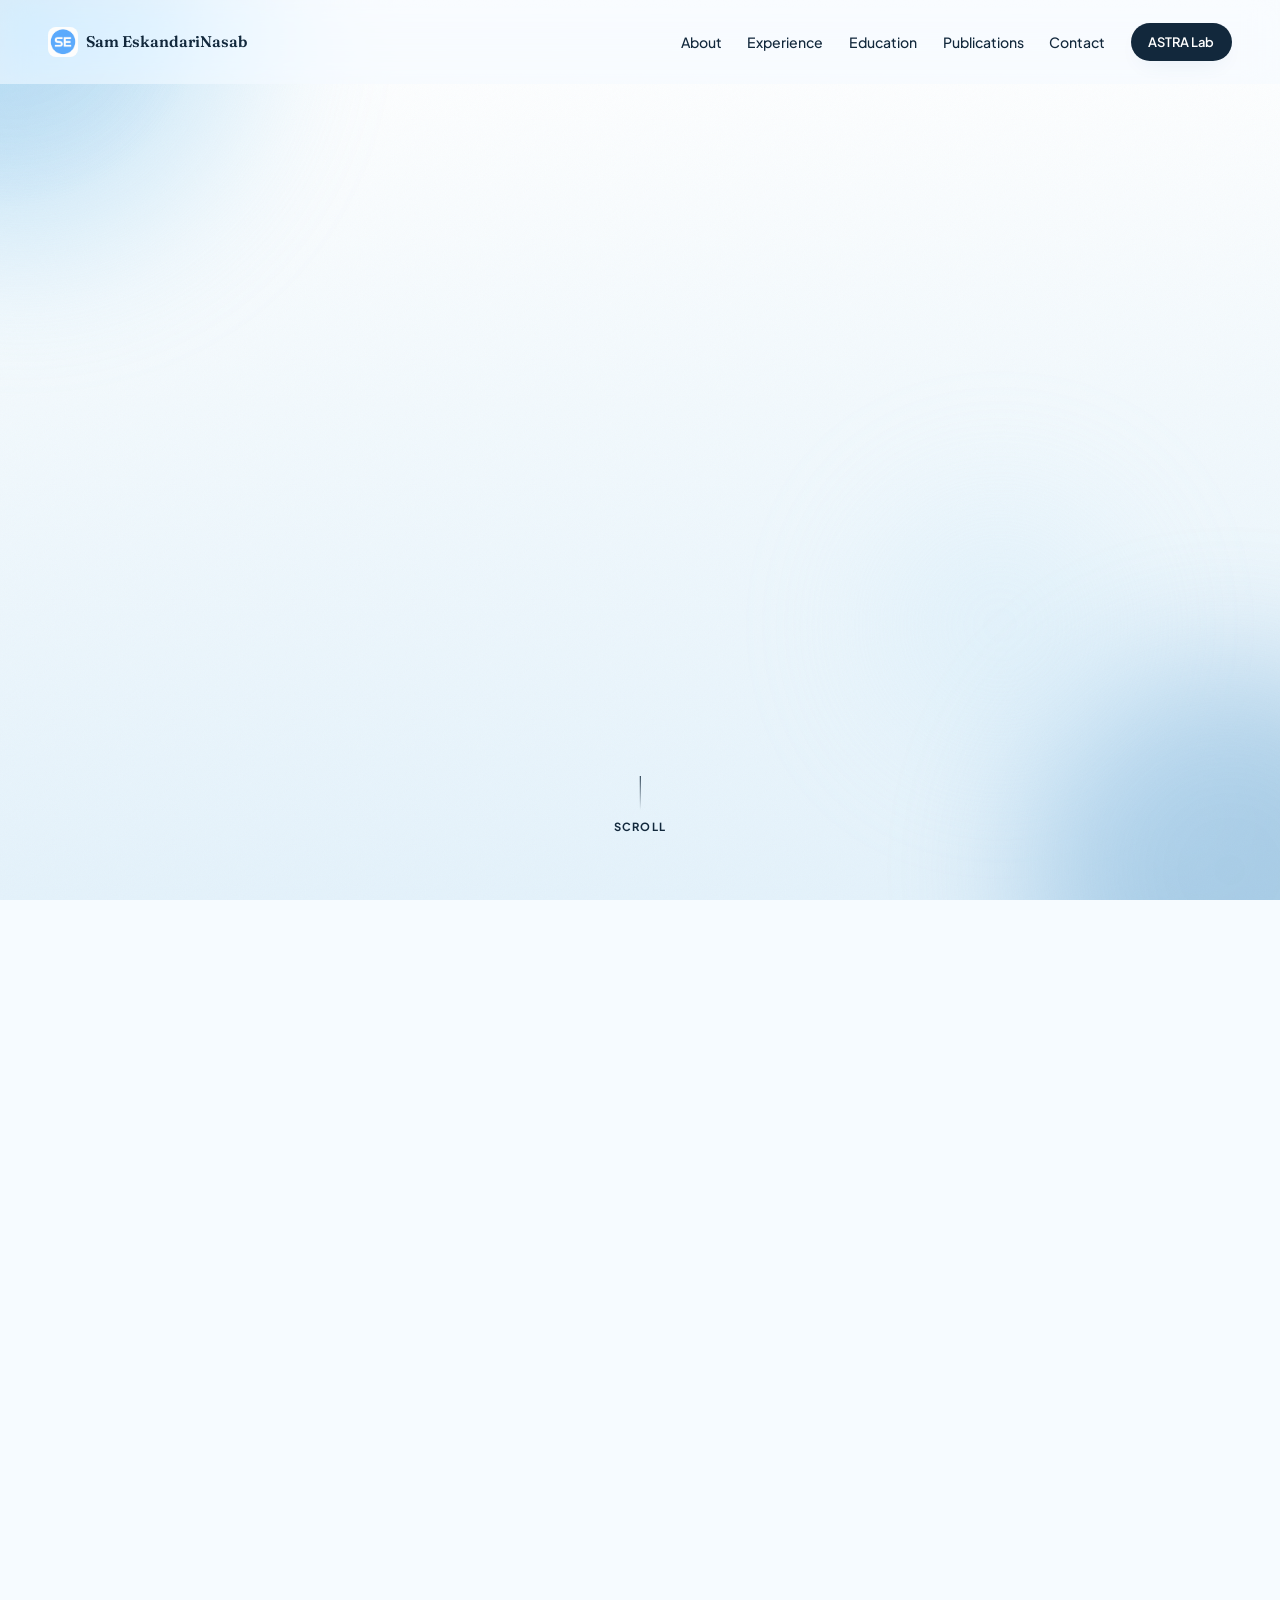
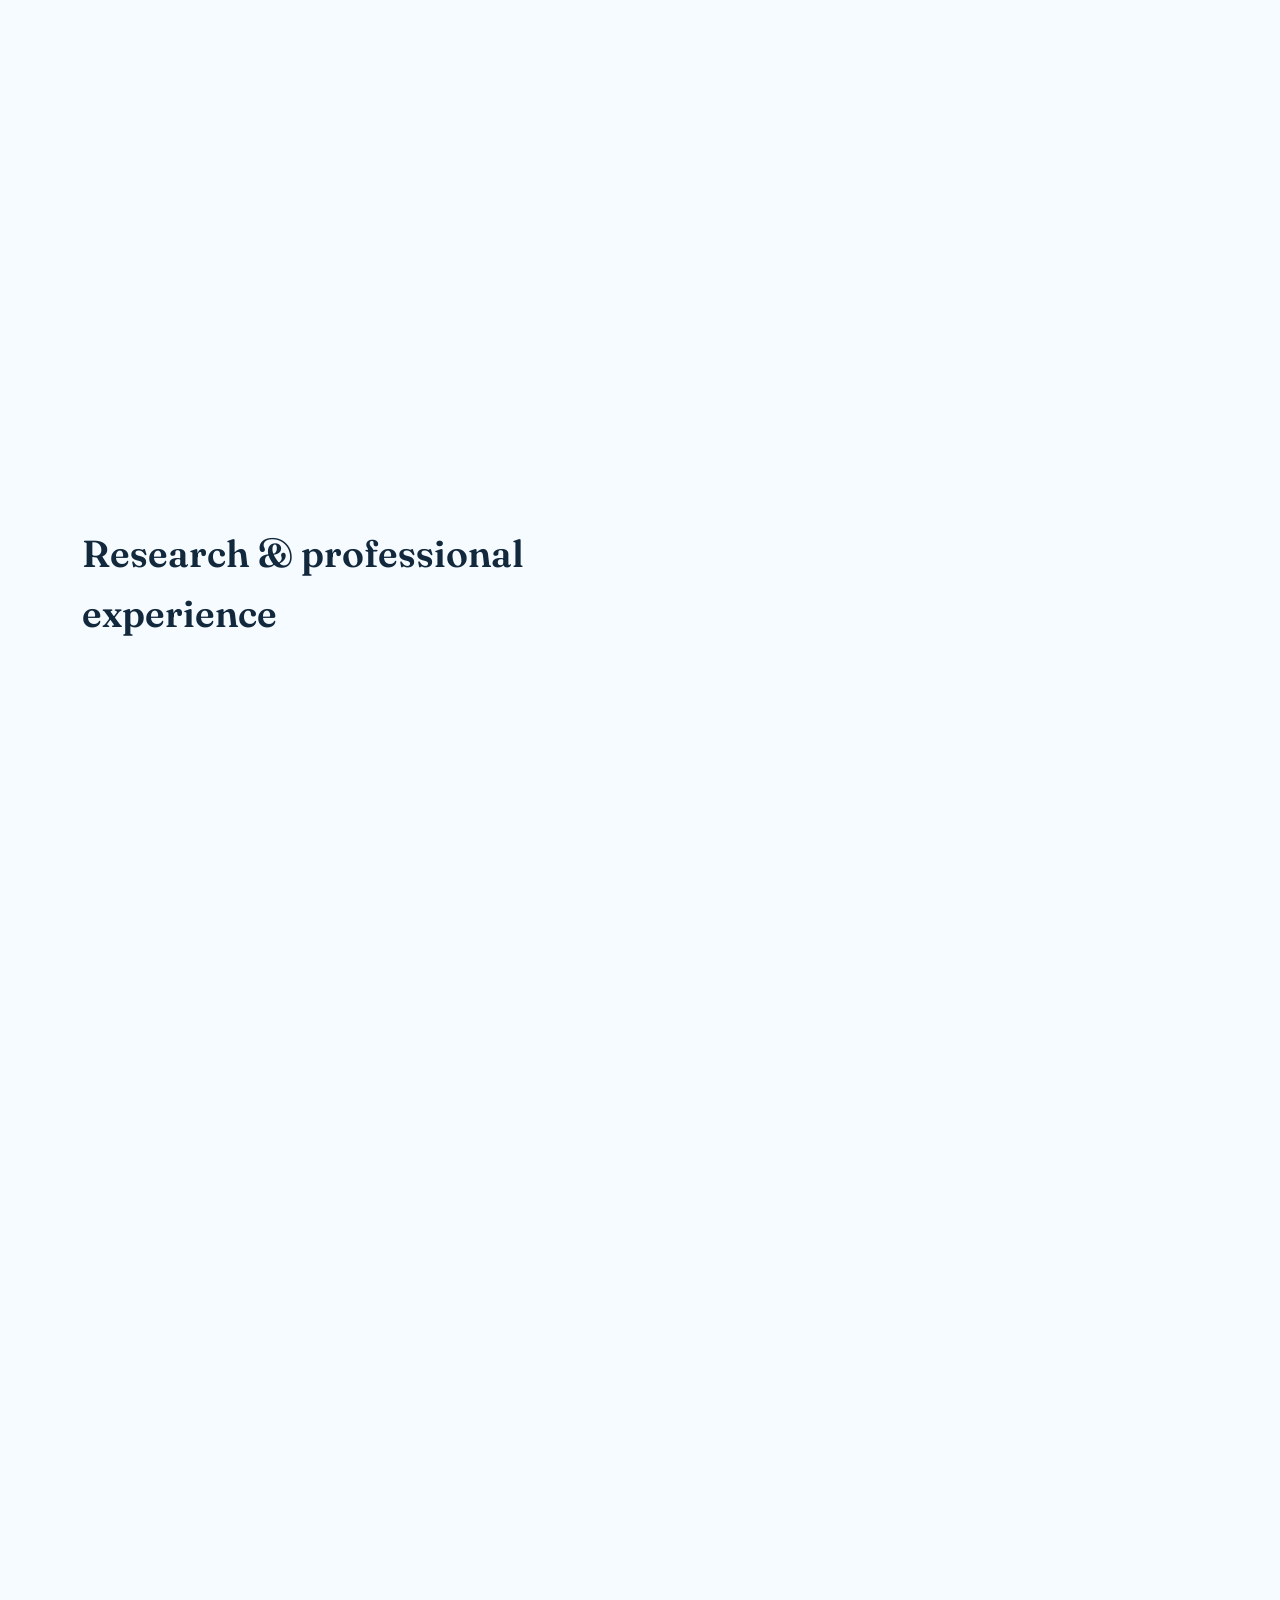
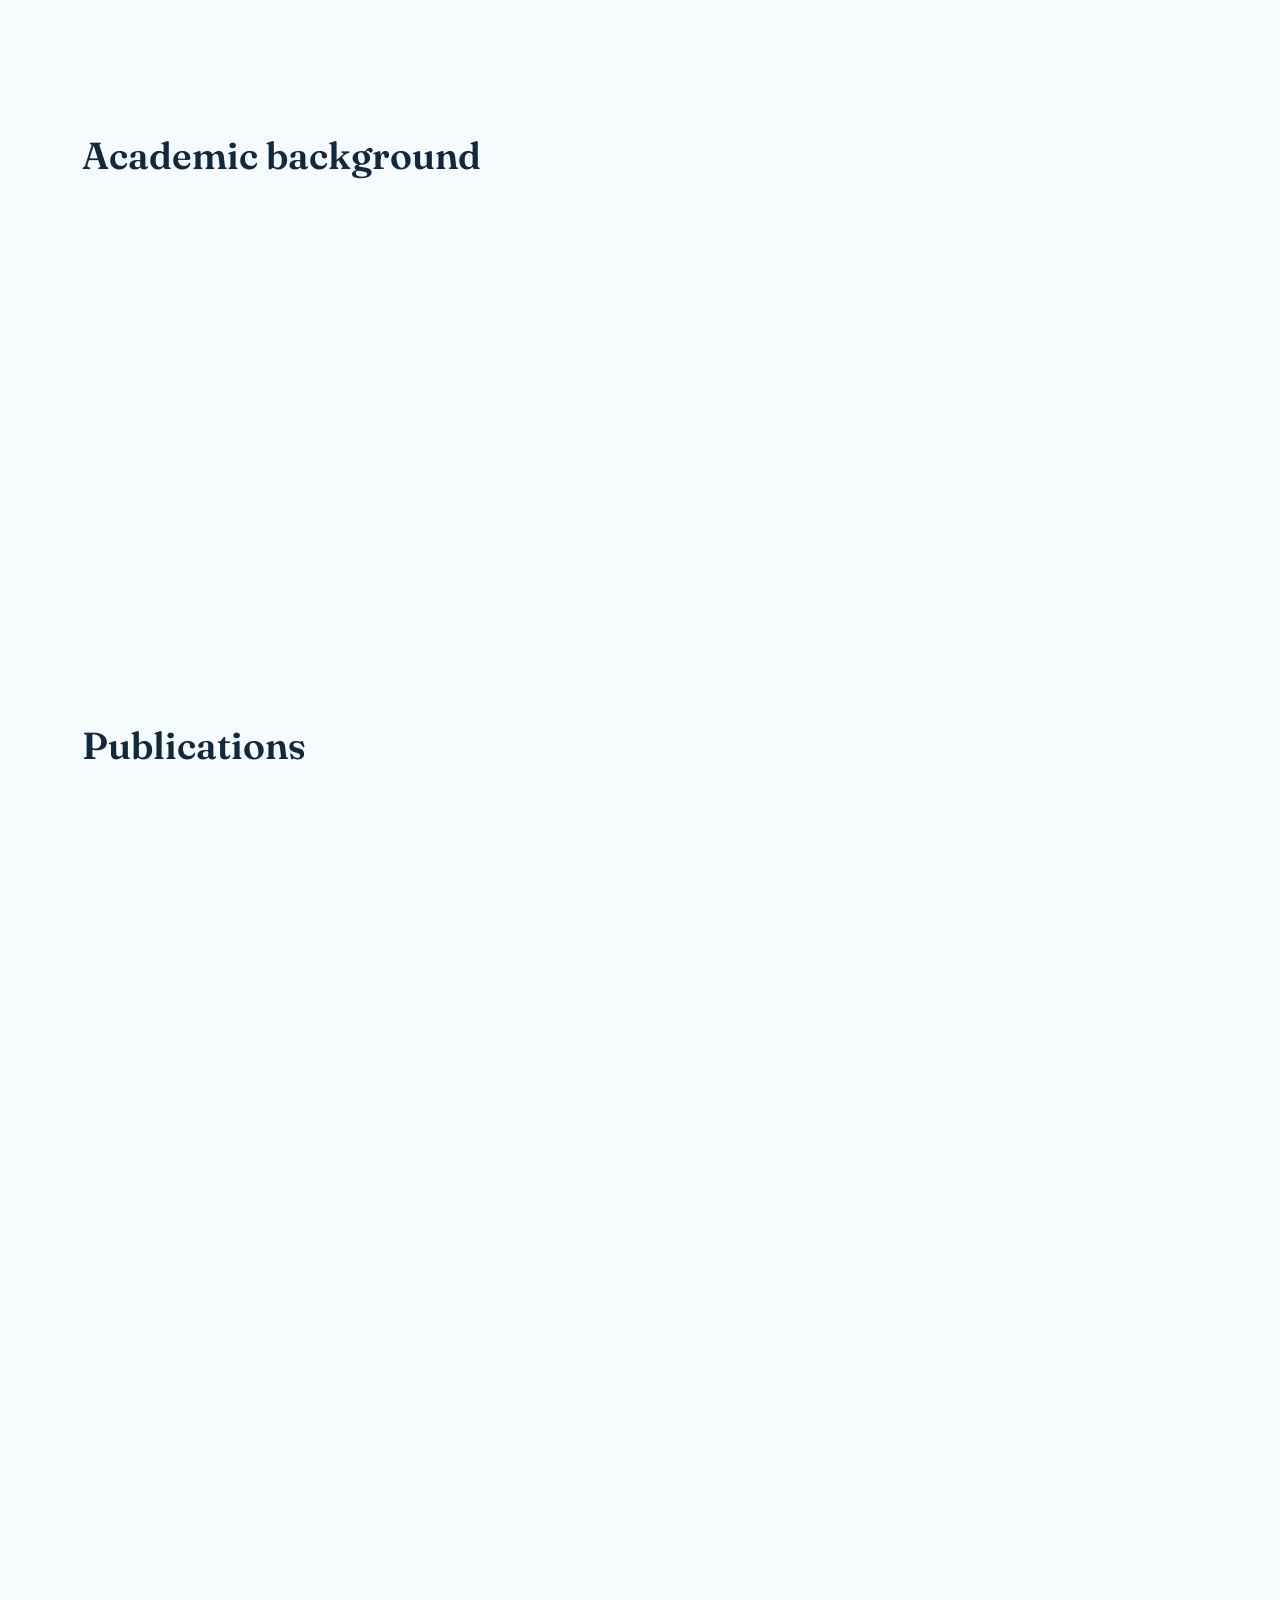
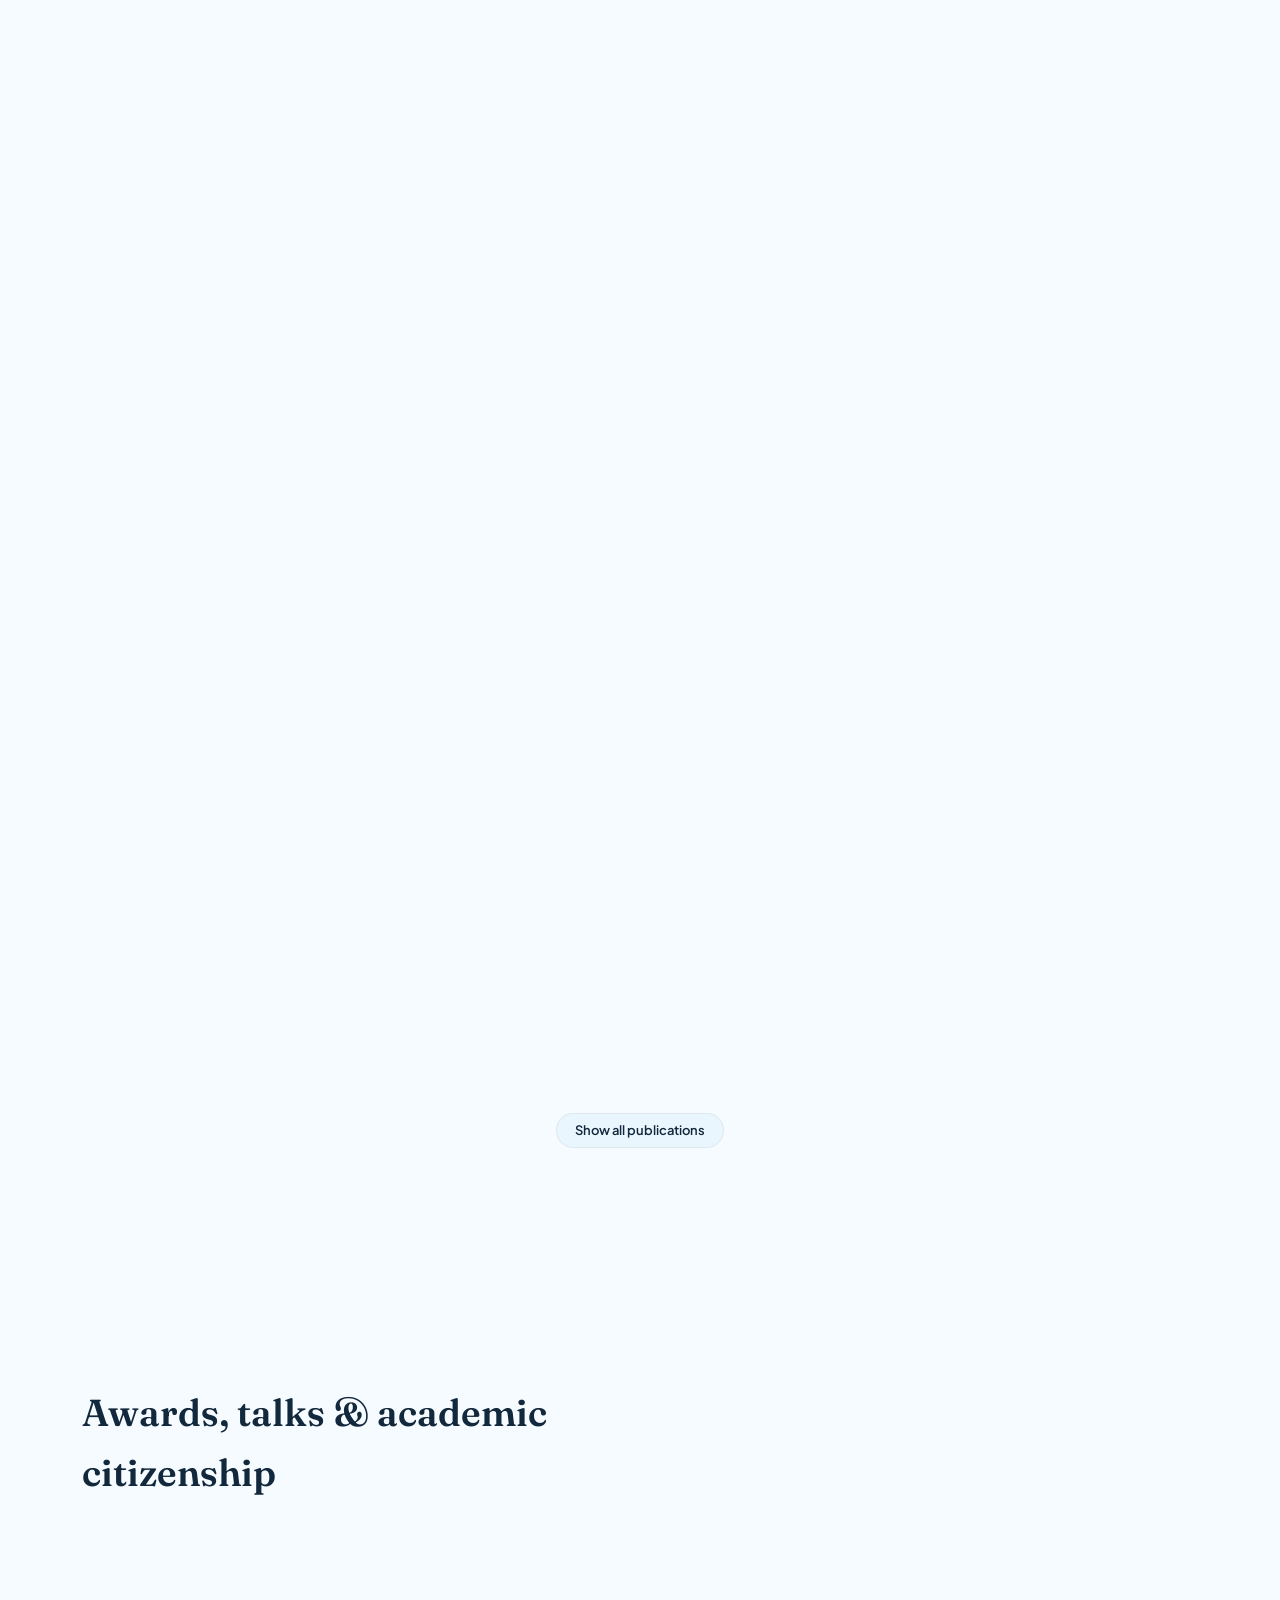
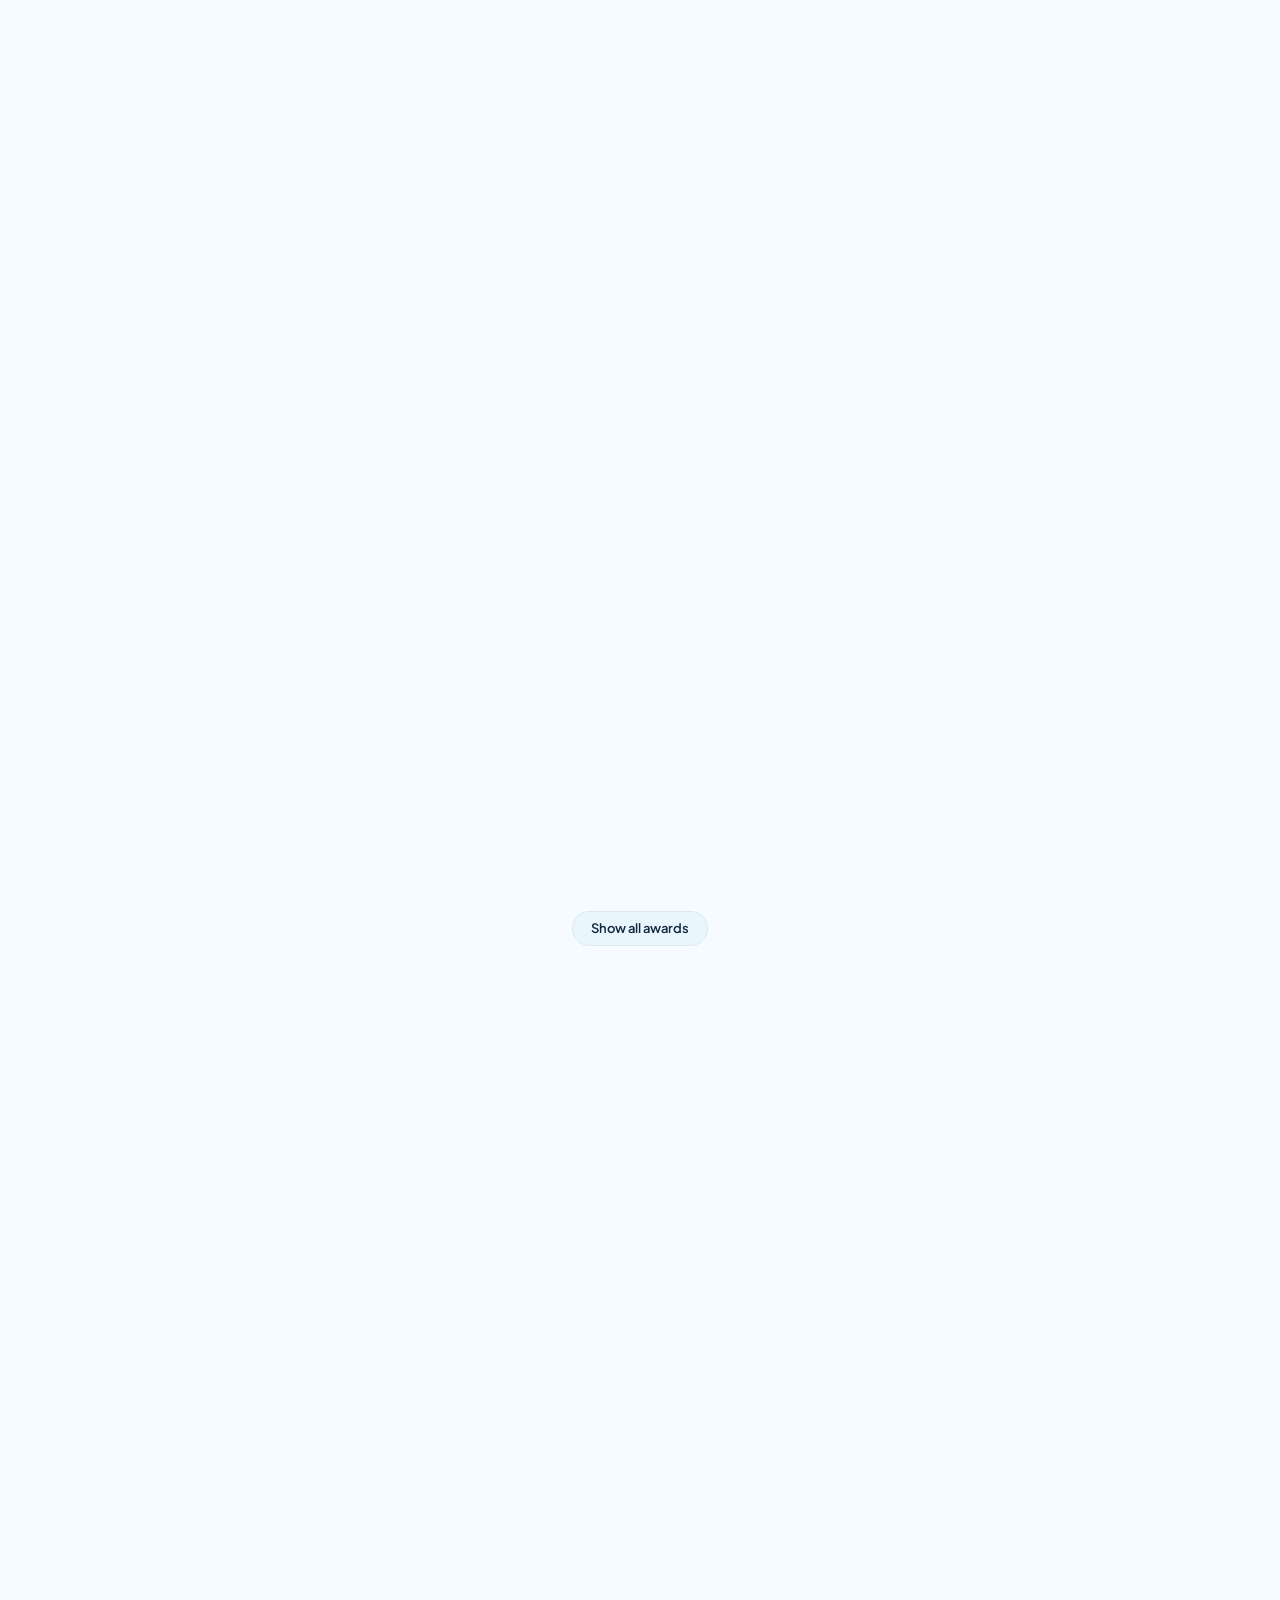
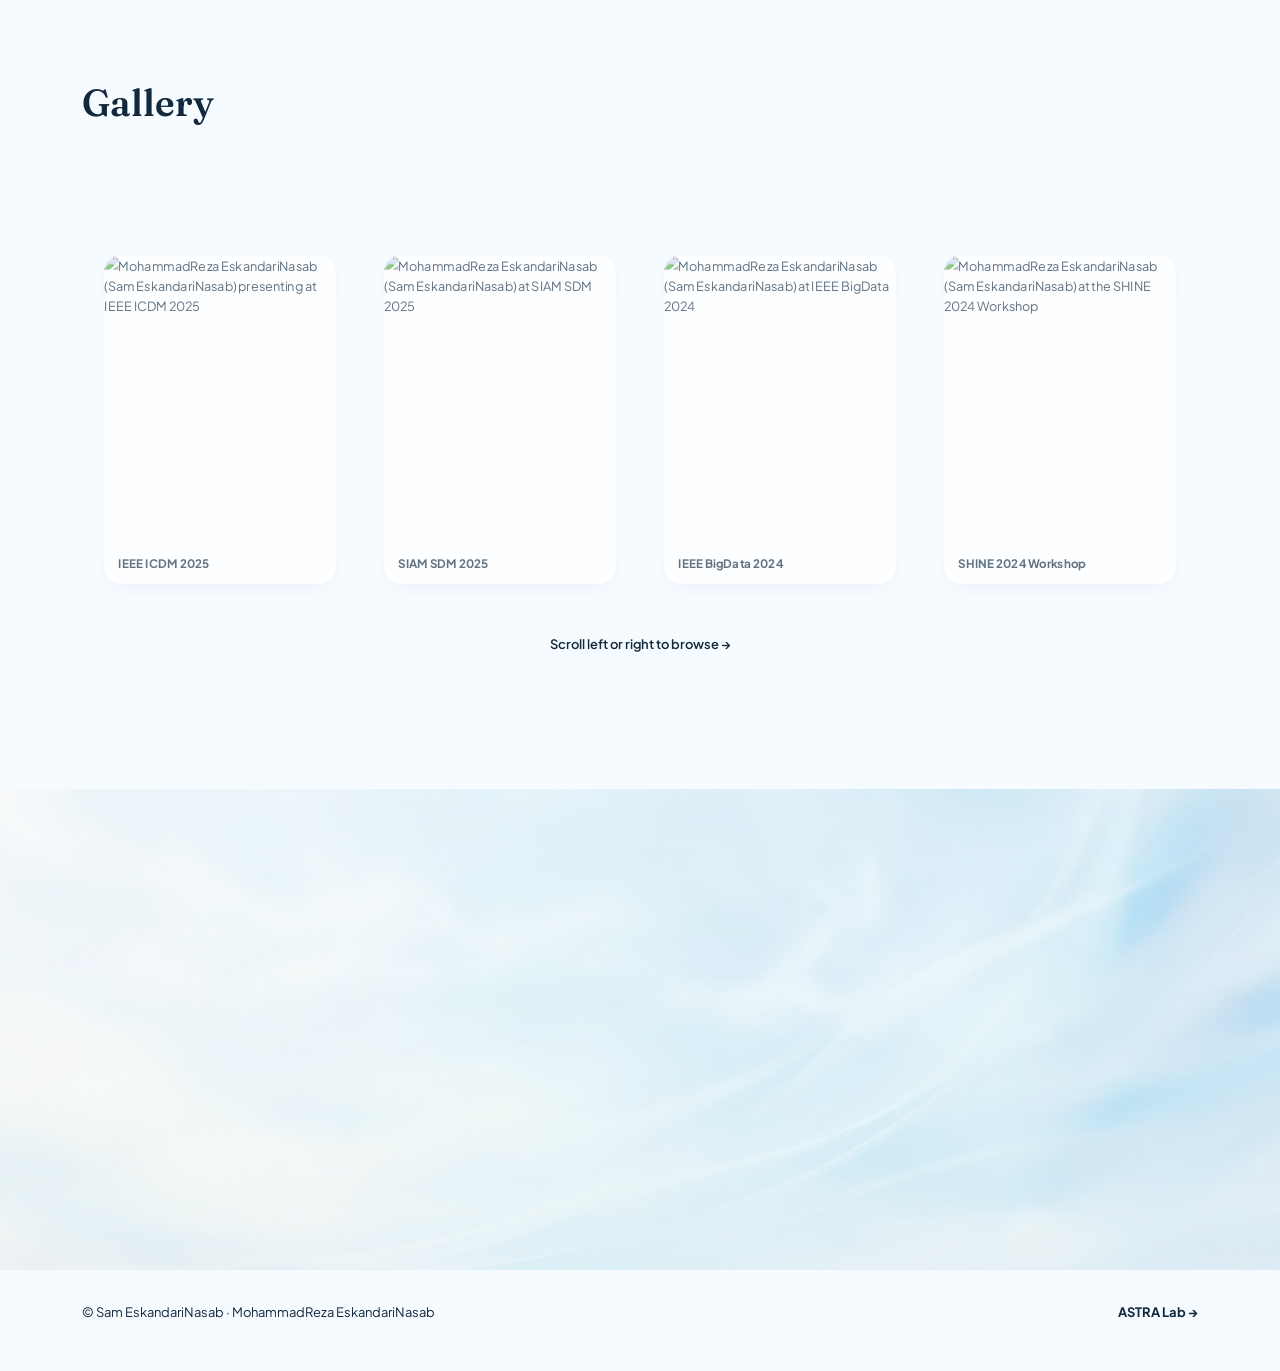
==== commit 8a6016b3: "Add files via upload" ====
--- a/index.html
+++ b/index.html
@@ -13,7 +13,7 @@
 <link rel="preconnect" href="https://fonts.googleapis.com" />
 <link rel="preconnect" href="https://fonts.gstatic.com" crossorigin />
 <link href="https://fonts.googleapis.com/css2?family=Fraunces:opsz,wght@9..144,400;9..144,500;9..144,600;9..144,700&family=Plus+Jakarta+Sans:wght@400;500;600;700;800&display=swap" rel="stylesheet" />
-<link rel="stylesheet" href="index.css?v=15" />
+<link rel="stylesheet" href="index.css?v=17" />
 
 <meta property="og:type" content="profile" />
 <meta property="og:title" content="MohammadReza (Sam) EskandariNasab · PhD Candidate, Utah State University" />
@@ -75,6 +75,7 @@
       <a href="#education" data-nav>Education</a>
       <a href="#publications" data-nav>Publications</a>
       <a href="#contact" data-nav>Contact</a>
+      <a class="nav-cta" href="astra-lab.html">ASTRA Lab</a>
     </nav>
   </header>
 
@@ -103,7 +104,7 @@
             Research Assistant and am actively seeking Assistant Professor positions.
           </p>
           <div class="hero-actions reveal">
-            <a class="btn btn-primary" href="Sam-EskandariNasab-CV.pdf" download>
+            <a class="btn btn-primary" href="Sam-EskandariNasab-CV.pdf" target="_blank" rel="noopener">
               <span>Download CV</span>
               <svg viewBox="0 0 24 24" width="15" height="15"><path d="M12 3v12m0 0 4.5-4.5M12 15 7.5 10.5M4 19h16" stroke="currentColor" stroke-width="1.8" fill="none" stroke-linecap="round" stroke-linejoin="round"/></svg>
             </a>
@@ -279,16 +280,16 @@
       <p class="eyebrow reveal">Scholarship</p>
       <h2 class="split-heading">Publications</h2>
       <ol class="pub-list" data-collapsible data-show-count="4">
-        <li class="reveal"><span class="pub-year">2026</span><div><h3>FlaPLeT: A full-stack web platform for end-to-end time series data processing and machine learning in solar flare prediction</h3><p>M. EskandariNasab, S. M. Hamdi, and S. F. Boubrahimi. <em>SoftwareX</em>, vol. 33, p. 102540. DOI: 10.1016/j.softx.2026.102540 · Impact factor 2.4</p></div></li>
-        <li class="reveal"><span class="pub-year">2025</span><div><h3>TIMED: Adversarial and Autoregressive Refinement of Diffusion-Based Time Series Generation</h3><p>M. EskandariNasab, S. M. Hamdi, and S. F. Boubrahimi. <em>IEEE International Conference on Data Mining (ICDM)</em>. DOI: 10.1109/ICDM65498.2025.00128 · Acceptance rate 13.5%</p></div></li>
-        <li class="reveal"><span class="pub-year">2025</span><div><h3>AVATAR: Adversarial Autoencoders with Autoregressive Refinement for Time Series Generation</h3><p>M. EskandariNasab, S. M. Hamdi, and S. F. Boubrahimi. <em>SIAM SDM 2025</em>. DOI: 10.1137/1.9781611978520.59 · Acceptance rate 26.7%</p></div></li>
-        <li class="reveal"><span class="pub-year">2025</span><div><h3>EEG microstate biomarkers for schizophrenia: a novel approach using deep neural networks</h3><p>Z. Raeisi, O. Bashiri, M. EskandariNasab, et al. <em>Cognitive Neurodynamics</em>, vol. 19, p. 68. DOI: 10.1007/s11571-025-10251-z · Impact factor 3.9</p></div></li>
-        <li class="reveal"><span class="pub-year">2024</span><div><h3>Impacts of data preprocessing and sampling techniques on solar flare prediction from multivariate time series data of photospheric magnetic field parameters</h3><p>M. EskandariNasab, S. M. Hamdi, and S. F. Boubrahimi. <em>The Astrophysical Journal Supplement Series</em>, vol. 275, no. 1, p. 6. DOI: 10.3847/1538-4365/ad7c4a · Impact factor 8.6</p></div></li>
-        <li class="reveal"><span class="pub-year">2024</span><div><h3>A GRU–CNN model for auditory attention detection using microstate and recurrence quantification analysis</h3><p>M. EskandariNasab, Z. Raeisi, R. A. Lashaki, and H. Najafi. <em>Scientific Reports</em>, vol. 14, no. 1, p. 8861. DOI: 10.1038/s41598-024-58886-y · Impact factor 3.8</p></div></li>
-        <li class="reveal"><span class="pub-year">2024</span><div><h3>SeriesGAN: Time Series Generation via Adversarial and Autoregressive Learning</h3><p>M. EskandariNasab, S. M. Hamdi, and S. F. Boubrahimi. <em>IEEE International Conference on Big Data</em>. DOI: 10.1109/BigData62323.2024.10825115 · Acceptance rate 18.8%</p></div></li>
-        <li class="reveal"><span class="pub-year">2024</span><div><h3>ChronoGAN: Supervised and Embedded Generative Adversarial Networks for Time Series Generation</h3><p>M. EskandariNasab, S. M. Hamdi, and S. F. Boubrahimi. <em>ICMLA</em>. DOI: 10.1109/ICMLA61862.2024.00083 · Acceptance rate 24.3%</p></div></li>
-        <li class="reveal"><span class="pub-year">2024</span><div><h3>Enhancing Multivariate Time Series-based Solar Flare Prediction with Multifaceted Preprocessing and Contrastive Learning</h3><p>M. EskandariNasab, S. M. Hamdi, and S. F. Boubrahimi. <em>ICMLA</em>. DOI: 10.1109/ICMLA61862.2024.00056 · Acceptance rate 24.3%</p></div></li>
-        <li class="reveal"><span class="pub-year">2024</span><div><h3>Supervised Generative Adversarial Networks for Time Series Generation in Embedding Space</h3><p>MohammadReza EskandariNasab. <em>All Graduate Theses and Dissertations</em>, 387. Utah State University. (Thesis)</p></div></li>
+        <li class="reveal"><span class="pub-year">2026</span><div><h3><a href="https://doi.org/10.1016/j.softx.2026.102540" target="_blank" rel="noreferrer">FlaPLeT: A full-stack web platform for end-to-end time series data processing and machine learning in solar flare prediction</a></h3><p>M. EskandariNasab, S. M. Hamdi, and S. F. Boubrahimi. <em>SoftwareX</em>, vol. 33, p. 102540. DOI: 10.1016/j.softx.2026.102540 · Impact factor 2.4</p></div></li>
+        <li class="reveal"><span class="pub-year">2025</span><div><h3><a href="https://doi.org/10.1109/ICDM65498.2025.00128" target="_blank" rel="noreferrer">TIMED: Adversarial and Autoregressive Refinement of Diffusion-Based Time Series Generation</a></h3><p>M. EskandariNasab, S. M. Hamdi, and S. F. Boubrahimi. <em>IEEE International Conference on Data Mining (ICDM)</em>. DOI: 10.1109/ICDM65498.2025.00128 · Acceptance rate 13.5%</p></div></li>
+        <li class="reveal"><span class="pub-year">2025</span><div><h3><a href="https://doi.org/10.1137/1.9781611978520.59" target="_blank" rel="noreferrer">AVATAR: Adversarial Autoencoders with Autoregressive Refinement for Time Series Generation</a></h3><p>M. EskandariNasab, S. M. Hamdi, and S. F. Boubrahimi. <em>SIAM SDM 2025</em>. DOI: 10.1137/1.9781611978520.59 · Acceptance rate 26.7%</p></div></li>
+        <li class="reveal"><span class="pub-year">2025</span><div><h3><a href="https://doi.org/10.1007/s11571-025-10251-z" target="_blank" rel="noreferrer">EEG microstate biomarkers for schizophrenia: a novel approach using deep neural networks</a></h3><p>Z. Raeisi, O. Bashiri, M. EskandariNasab, et al. <em>Cognitive Neurodynamics</em>, vol. 19, p. 68. DOI: 10.1007/s11571-025-10251-z · Impact factor 3.9</p></div></li>
+        <li class="reveal"><span class="pub-year">2024</span><div><h3><a href="https://doi.org/10.3847/1538-4365/ad7c4a" target="_blank" rel="noreferrer">Impacts of data preprocessing and sampling techniques on solar flare prediction from multivariate time series data of photospheric magnetic field parameters</a></h3><p>M. EskandariNasab, S. M. Hamdi, and S. F. Boubrahimi. <em>The Astrophysical Journal Supplement Series</em>, vol. 275, no. 1, p. 6. DOI: 10.3847/1538-4365/ad7c4a · Impact factor 8.6</p></div></li>
+        <li class="reveal"><span class="pub-year">2024</span><div><h3><a href="https://doi.org/10.1038/s41598-024-58886-y" target="_blank" rel="noreferrer">A GRU–CNN model for auditory attention detection using microstate and recurrence quantification analysis</a></h3><p>M. EskandariNasab, Z. Raeisi, R. A. Lashaki, and H. Najafi. <em>Scientific Reports</em>, vol. 14, no. 1, p. 8861. DOI: 10.1038/s41598-024-58886-y · Impact factor 3.8</p></div></li>
+        <li class="reveal"><span class="pub-year">2024</span><div><h3><a href="https://doi.org/10.1109/BigData62323.2024.10825115" target="_blank" rel="noreferrer">SeriesGAN: Time Series Generation via Adversarial and Autoregressive Learning</a></h3><p>M. EskandariNasab, S. M. Hamdi, and S. F. Boubrahimi. <em>IEEE International Conference on Big Data</em>. DOI: 10.1109/BigData62323.2024.10825115 · Acceptance rate 18.8%</p></div></li>
+        <li class="reveal"><span class="pub-year">2024</span><div><h3><a href="https://doi.org/10.1109/ICMLA61862.2024.00083" target="_blank" rel="noreferrer">ChronoGAN: Supervised and Embedded Generative Adversarial Networks for Time Series Generation</a></h3><p>M. EskandariNasab, S. M. Hamdi, and S. F. Boubrahimi. <em>ICMLA</em>. DOI: 10.1109/ICMLA61862.2024.00083 · Acceptance rate 24.3%</p></div></li>
+        <li class="reveal"><span class="pub-year">2024</span><div><h3><a href="https://doi.org/10.1109/ICMLA61862.2024.00056" target="_blank" rel="noreferrer">Enhancing Multivariate Time Series-based Solar Flare Prediction with Multifaceted Preprocessing and Contrastive Learning</a></h3><p>M. EskandariNasab, S. M. Hamdi, and S. F. Boubrahimi. <em>ICMLA</em>. DOI: 10.1109/ICMLA61862.2024.00056 · Acceptance rate 24.3%</p></div></li>
+        <li class="reveal"><span class="pub-year">2024</span><div><h3><a href="https://digitalcommons.usu.edu/etd2023/387" target="_blank" rel="noreferrer">Supervised Generative Adversarial Networks for Time Series Generation in Embedding Space</a></h3><p>MohammadReza EskandariNasab. <em>All Graduate Theses and Dissertations</em>, 387. Utah State University. (Thesis)</p></div></li>
         <li class="reveal"><span class="pub-year">2026</span><div><h3>Causal Discovery for Solar Energetic Particle Event Prediction</h3><p>C. Nelson, G. Vural, M. EskandariNasab, et al. <em>The Astrophysical Journal Supplement Series</em>. Under review, March 2026.</p></div></li>
         <li class="reveal"><span class="pub-year">2026</span><div><h3>Evaluating the Role of Data Preprocessing in Solar Energetic Particle Event Prediction</h3><p>M. EskandariNasab, G. Woodhouse, et al. <em>The Astrophysical Journal Supplement Series</em>. In submission, August 2026.</p></div></li>
         <li class="reveal"><span class="pub-year">2026</span><div><h3>Toward Reliable and Accurate Solar Energetic Particle Event Forecasting</h3><p>M. EskandariNasab, G. Woodhouse, et al. <em>The Astrophysical Journal</em>. In submission, August 2026.</p></div></li>
--- a/index.css
+++ b/index.css
@@ -368,6 +368,13 @@
 .pub-list li[data-hidden]{ display:none; }
 .pub-year{ font-family: var(--font-display); font-weight:700; color: var(--coral); font-size: var(--text-title); }
 .pub-list h3{ font-size: var(--text-title); line-height:1.4; margin-bottom: var(--sp-2); }
+.pub-list h3 a{
+  background-image: linear-gradient(var(--coral), var(--coral));
+  background-repeat: no-repeat; background-position: 0 100%; background-size: 0% 1.5px;
+  transition: background-size var(--dur-med) var(--ease-out), color var(--dur-fast) ease;
+}
+.pub-list h3 a:hover{ color: var(--sky-deep); background-size: 100% 1.5px; }
+.pub-list h3 a:focus-visible{ outline:2px solid var(--sky-deep); outline-offset:3px; border-radius:2px; }
 .pub-list p{ font-size: var(--text-base); color: var(--ink-soft); }
 .pub-list em{ color: var(--ink); font-style:italic; }
 
@@ -462,7 +469,9 @@
   .compact-list.news-grid{ grid-template-columns:1fr; }
 }
 
-@media (max-width: 720px){
+/* Drawer nav. The inline bar needs ~815px to seat the brand, 5 links and the
+   CTA pill without crowding, so it hands off to the drawer before that. */
+@media (max-width: 860px){
   .nav-links{
     position:fixed; top: var(--nav-h); left:0; right:0; height: calc(100dvh - var(--nav-h));
     background: rgba(246,251,255,0.98); backdrop-filter: blur(20px);
@@ -472,6 +481,9 @@
   .nav-links.is-open{ transform: translateX(0); }
   .nav-toggle{ display:flex; }
   .nav-cta{ margin-top: var(--sp-2); }
+}
+
+@media (max-width: 720px){
   .pub-list li{ grid-template-columns:1fr; }
 }
 
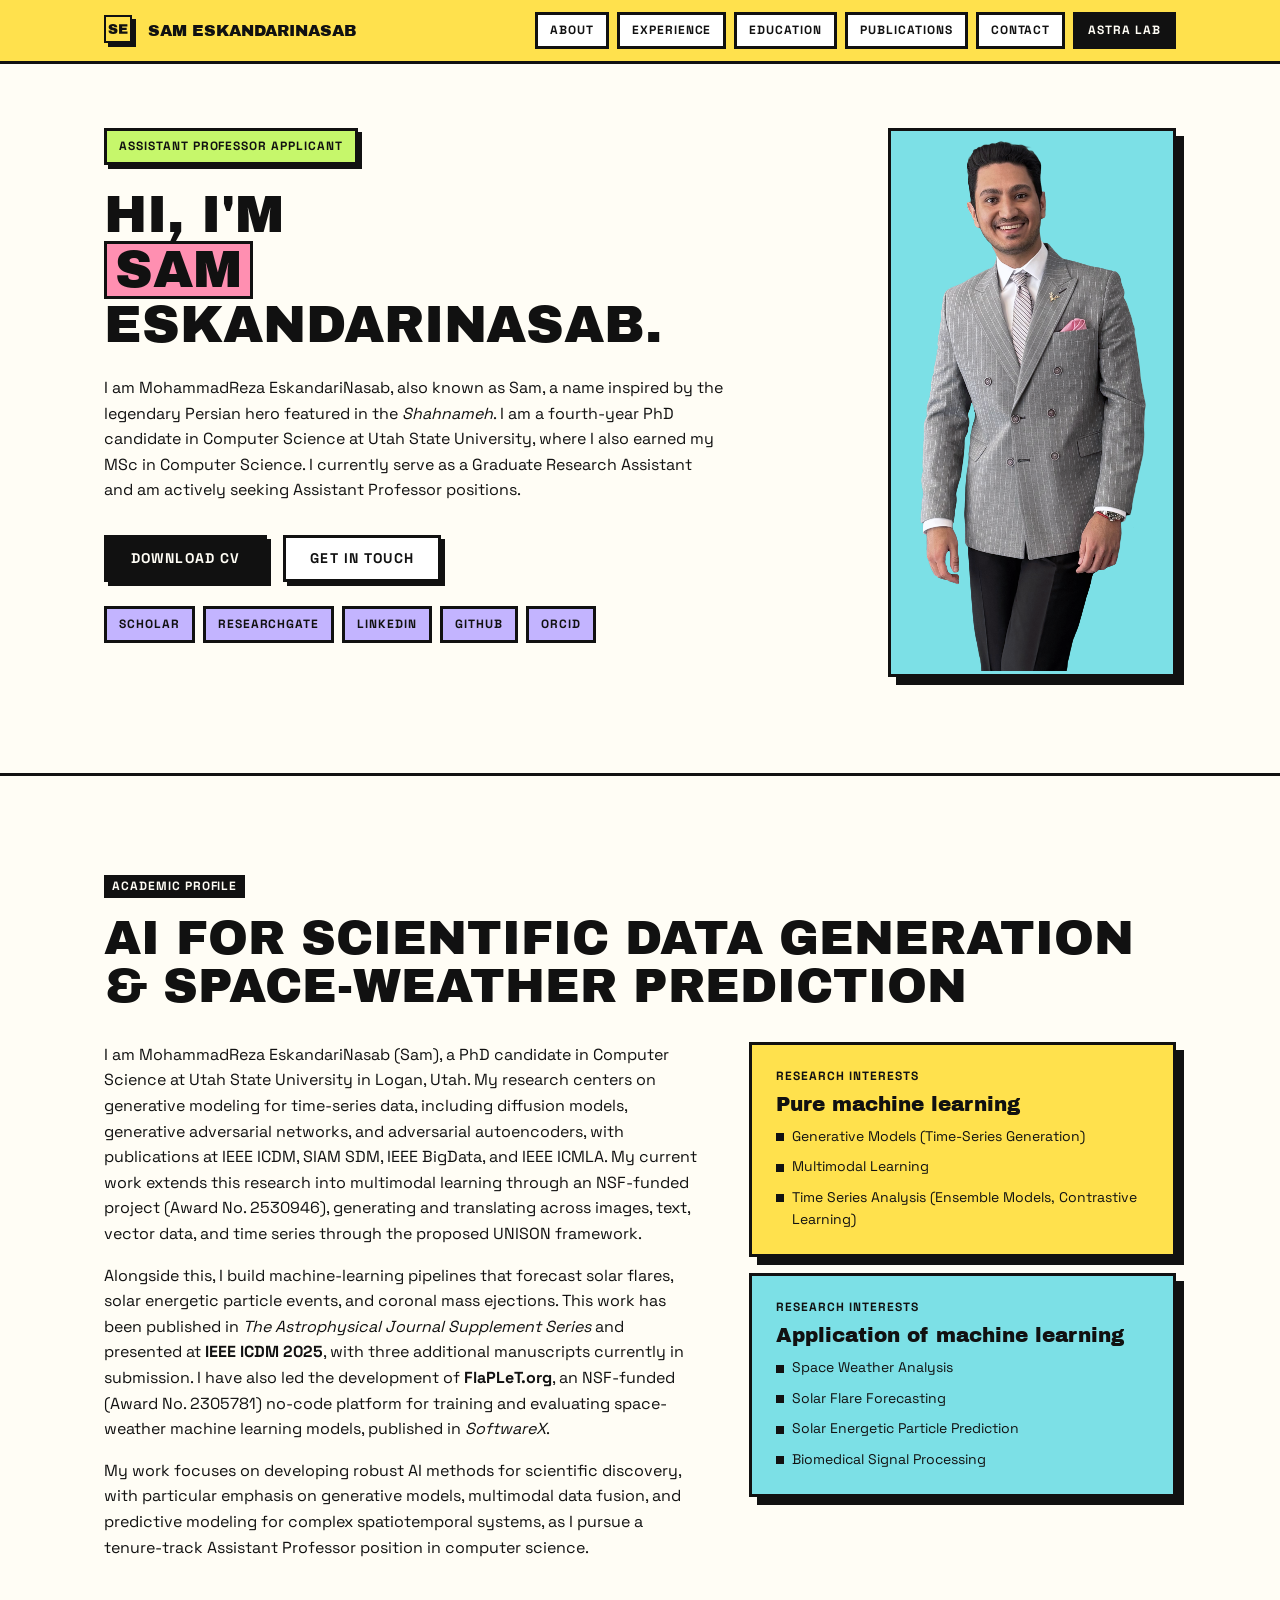
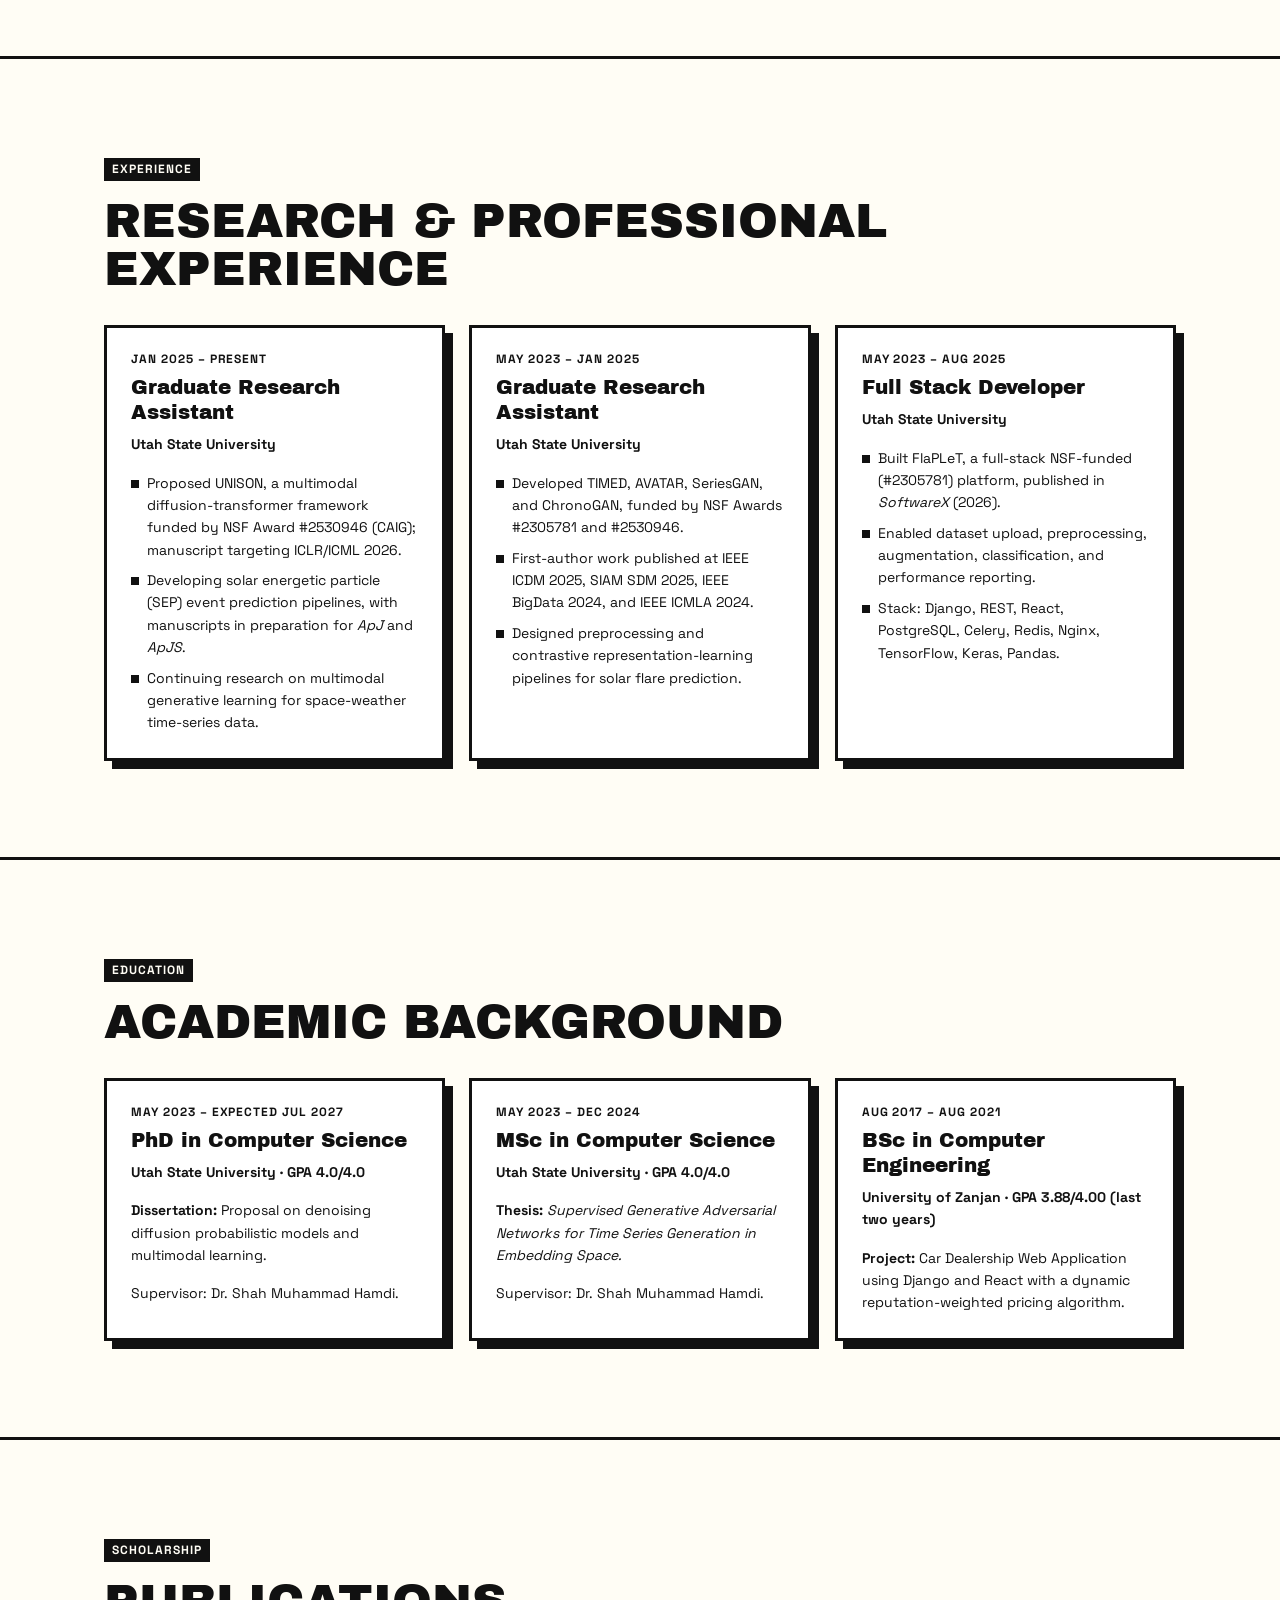
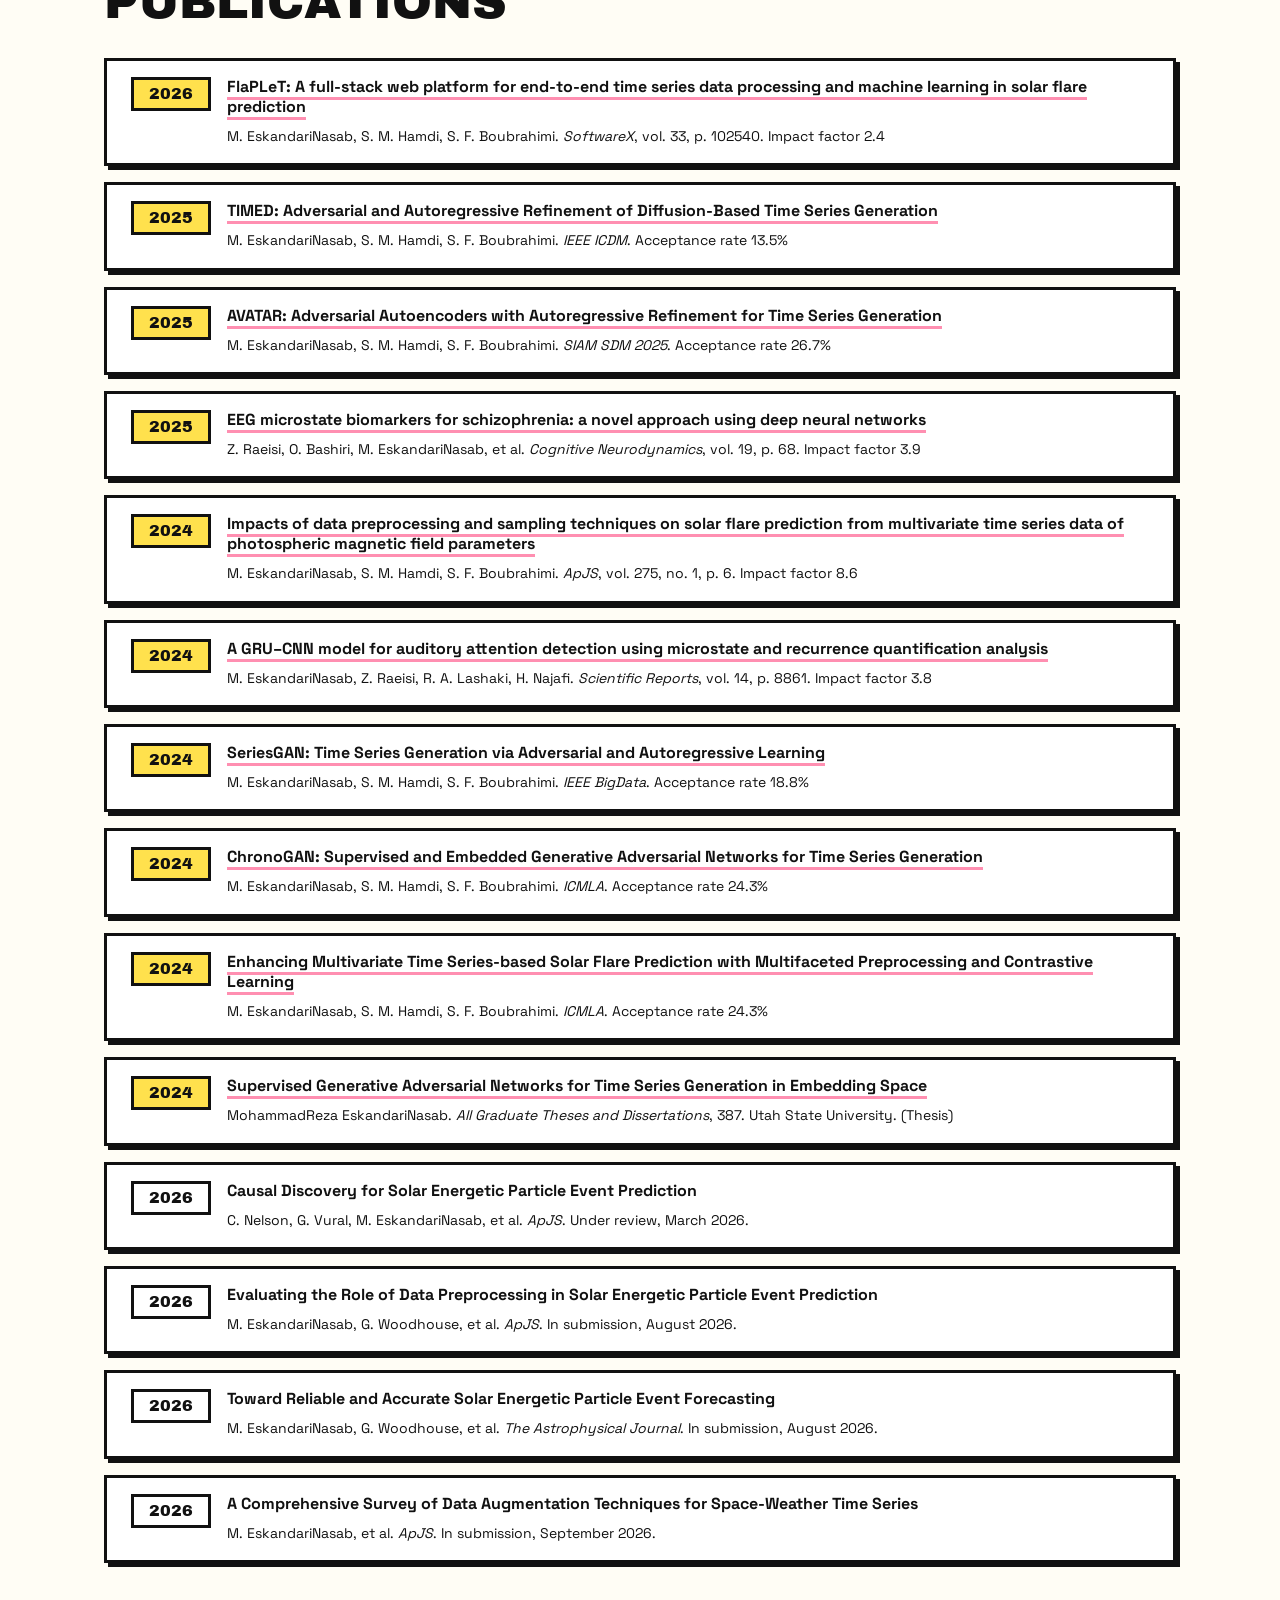
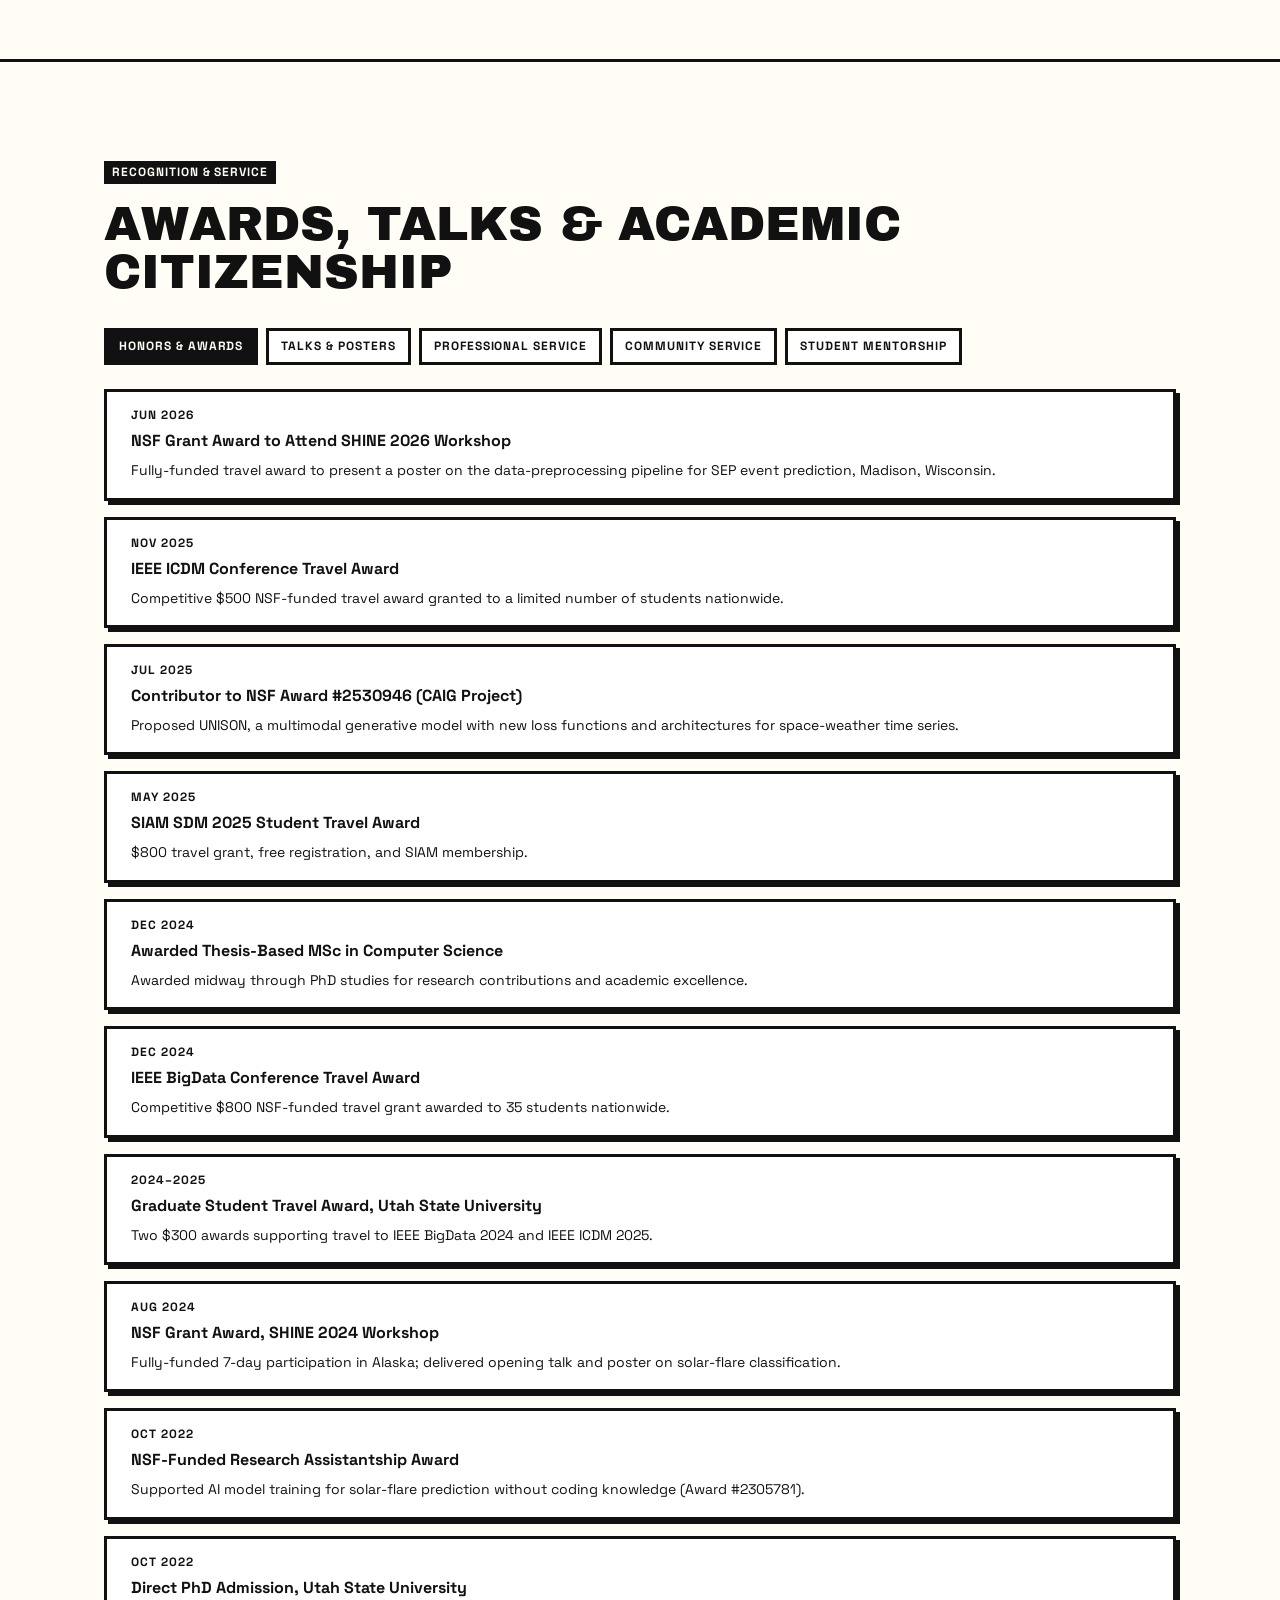
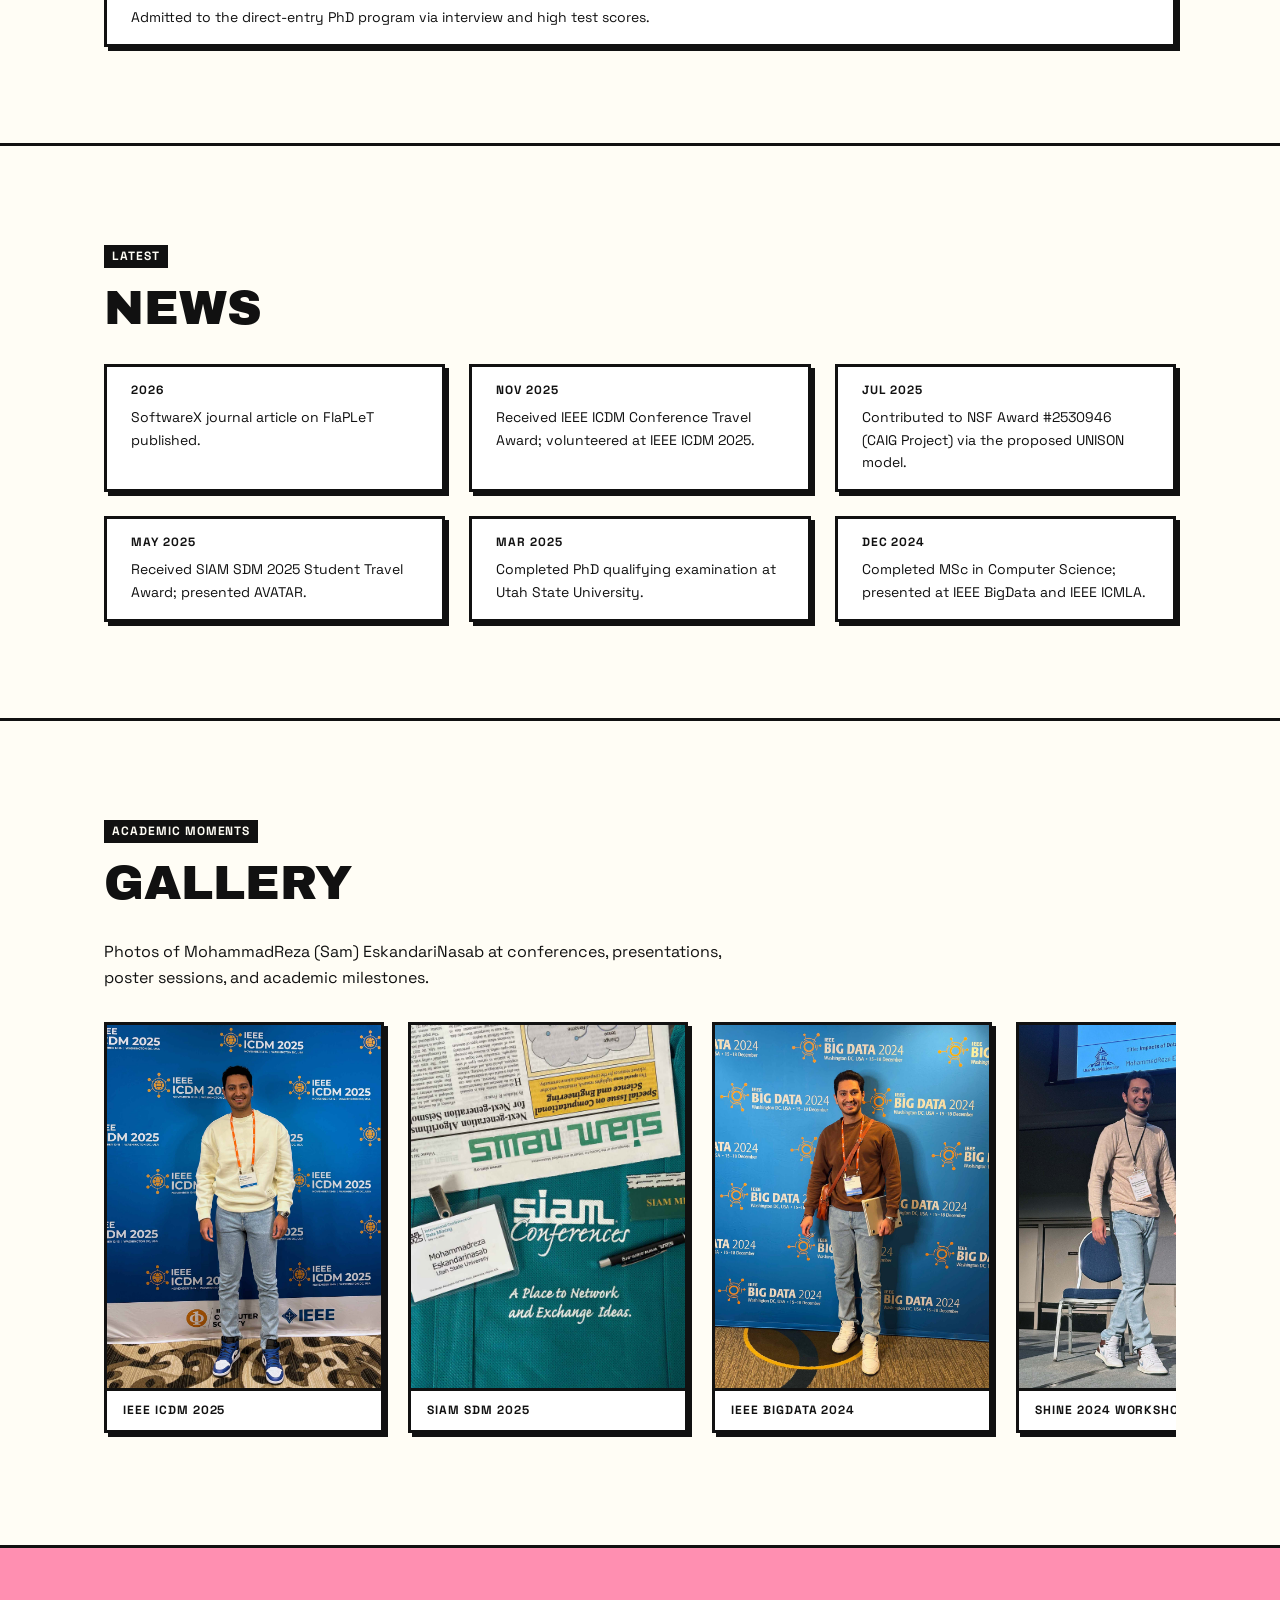
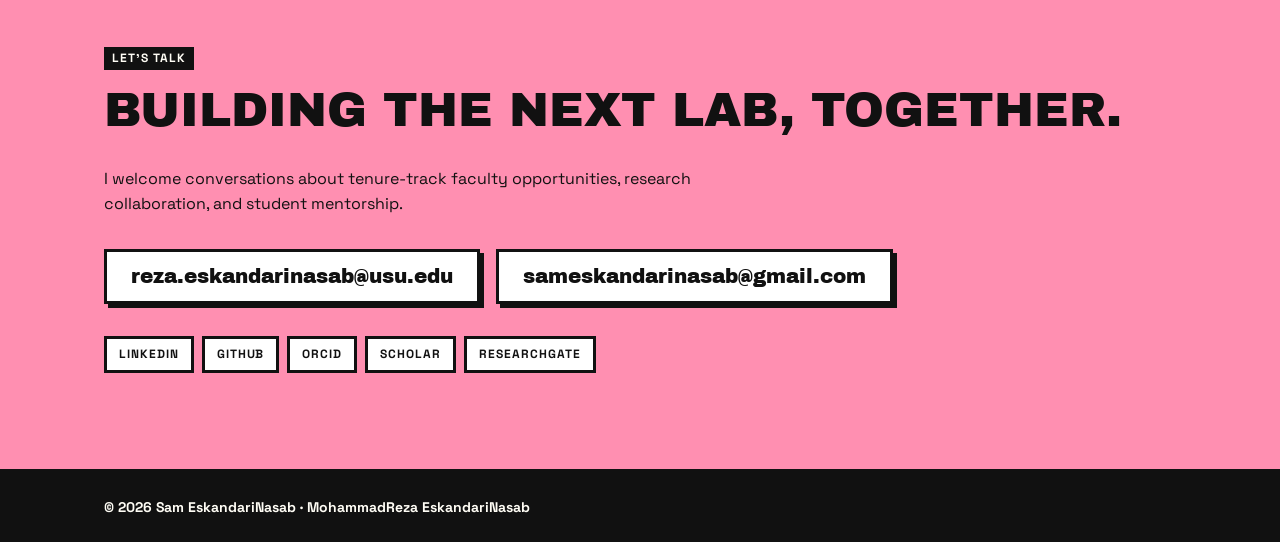
==== commit fef62ea7: "Add files via upload" ====
--- a/index.html
+++ b/index.html
@@ -6,19 +6,22 @@
 <meta name="description" content="MohammadReza EskandariNasab (Sam EskandariNasab) — PhD candidate in Computer Science at Utah State University, seeking tenure-track Assistant Professor positions. Research on generative models, diffusion models, multimodal learning, time-series analysis, and space-weather prediction (solar flares, solar energetic particles)." />
 <meta name="keywords" content="MohammadReza EskandariNasab, Sam EskandariNasab, Utah State University, PhD Computer Science, generative models, diffusion models, multimodal learning, time series analysis, space weather prediction, solar flare forecasting, machine learning researcher" />
 <meta name="author" content="MohammadReza EskandariNasab" />
-<meta name="theme-color" content="#f6fbff" />
+<meta name="theme-color" content="#FFE14D" />
 <link rel="canonical" href="https://sameskandarinasab.com/" />
 <title>MohammadReza (Sam) EskandariNasab · PhD Candidate, Utah State University</title>
-<link rel="icon" type="image/png" href="assets/se_logo.png" />
+<link rel="icon" type="image/png" sizes="180x180" href="assets/se-favicon.png" />
+<link rel="icon" type="image/svg+xml" href="assets/se-favicon.svg" />
+<link rel="apple-touch-icon" href="assets/se-favicon.png" />
 <link rel="preconnect" href="https://fonts.googleapis.com" />
 <link rel="preconnect" href="https://fonts.gstatic.com" crossorigin />
-<link href="https://fonts.googleapis.com/css2?family=Fraunces:opsz,wght@9..144,400;9..144,500;9..144,600;9..144,700&family=Plus+Jakarta+Sans:wght@400;500;600;700;800&display=swap" rel="stylesheet" />
-<link rel="stylesheet" href="index.css?v=17" />
-
+<link href="https://fonts.googleapis.com/css2?family=Archivo+Black&family=Space+Grotesk:wght@400;700&display=swap" rel="stylesheet" />
 <meta property="og:type" content="profile" />
 <meta property="og:title" content="MohammadReza (Sam) EskandariNasab · PhD Candidate, Utah State University" />
 <meta property="og:description" content="PhD candidate in Computer Science at Utah State University researching generative models, multimodal learning, and space-weather prediction. Seeking tenure-track Assistant Professor positions." />
-<meta property="og:image" content="https://sameskandarinasab.com/assets3d/main-cutout.png" />
+<meta property="og:image" content="https://sameskandarinasab.com/gallery/mohammadreza-sam-eskandarinasab-portrait.png" />
+<meta property="og:image:alt" content="Portrait of MohammadReza (Sam) EskandariNasab" />
+<meta name="twitter:image" content="https://sameskandarinasab.com/gallery/mohammadreza-sam-eskandarinasab-portrait.png" />
+<meta name="twitter:image:alt" content="Portrait of MohammadReza (Sam) EskandariNasab" />
 <meta property="og:url" content="https://sameskandarinasab.com/" />
 <meta property="profile:first_name" content="MohammadReza" />
 <meta property="profile:last_name" content="EskandariNasab" />
@@ -29,430 +32,647 @@
 <script type="application/ld+json">
 {
   "@context": "https://schema.org",
-  "@type": "Person",
-  "name": "MohammadReza EskandariNasab",
-  "alternateName": ["Sam EskandariNasab", "MohammadReza (Sam) EskandariNasab"],
-  "url": "https://sameskandarinasab.com/",
-  "image": "https://sameskandarinasab.com/assets3d/main-cutout.png",
-  "jobTitle": "PhD Candidate in Computer Science",
-  "description": "PhD candidate in Computer Science at Utah State University researching generative models, diffusion models, multimodal learning, time-series analysis, and space-weather prediction. Seeking tenure-track Assistant Professor positions.",
-  "affiliation": {
-    "@type": "CollegeOrUniversity",
-    "name": "Utah State University"
-  },
-  "alumniOf": [
-    { "@type": "CollegeOrUniversity", "name": "Utah State University" },
-    { "@type": "CollegeOrUniversity", "name": "University of Zanjan" }
-  ],
-  "email": "mailto:sameskandarinasab@gmail.com",
-  "sameAs": [
-    "https://scholar.google.com/citations?user=oUuVbaUAAAAJ",
-    "https://www.researchgate.net/profile/Mohammadreza-Eskandarinasab",
-    "https://www.linkedin.com/in/samresume",
-    "https://github.com/samresume",
-    "https://orcid.org/0009-0004-0697-3716"
+  "@graph": [
+    {
+      "@type": "ProfilePage",
+      "@id": "https://sameskandarinasab.com/#webpage",
+      "url": "https://sameskandarinasab.com/",
+      "name": "MohammadReza (Sam) EskandariNasab · PhD Candidate, Utah State University",
+      "mainEntity": {
+        "@id": "https://sameskandarinasab.com/#person"
+      },
+      "primaryImageOfPage": {
+        "@id": "https://sameskandarinasab.com/#image-portrait"
+      },
+      "image": [
+        {
+          "@id": "https://sameskandarinasab.com/#image-portrait"
+        },
+        {
+          "@id": "https://sameskandarinasab.com/#image-ieee-icdm-2025"
+        },
+        {
+          "@id": "https://sameskandarinasab.com/#image-siam-sdm-2025"
+        },
+        {
+          "@id": "https://sameskandarinasab.com/#image-ieee-bigdata-2024"
+        },
+        {
+          "@id": "https://sameskandarinasab.com/#image-shine-2024-workshop"
+        },
+        {
+          "@id": "https://sameskandarinasab.com/#image-shine-2024-portrait"
+        },
+        {
+          "@id": "https://sameskandarinasab.com/#image-shine-2026"
+        },
+        {
+          "@id": "https://sameskandarinasab.com/#image-msc-thesis-defense"
+        },
+        {
+          "@id": "https://sameskandarinasab.com/#image-msc-graduation"
+        },
+        {
+          "@id": "https://sameskandarinasab.com/#image-academic-interview"
+        }
+      ]
+    },
+    {
+      "@type": "Person",
+      "@id": "https://sameskandarinasab.com/#person",
+      "name": "MohammadReza EskandariNasab",
+      "alternateName": [
+        "Sam EskandariNasab",
+        "MohammadReza (Sam) EskandariNasab"
+      ],
+      "givenName": "MohammadReza",
+      "familyName": "EskandariNasab",
+      "url": "https://sameskandarinasab.com/",
+      "image": [
+        {
+          "@id": "https://sameskandarinasab.com/#image-portrait"
+        },
+        {
+          "@id": "https://sameskandarinasab.com/#image-ieee-icdm-2025"
+        },
+        {
+          "@id": "https://sameskandarinasab.com/#image-siam-sdm-2025"
+        },
+        {
+          "@id": "https://sameskandarinasab.com/#image-ieee-bigdata-2024"
+        },
+        {
+          "@id": "https://sameskandarinasab.com/#image-shine-2024-workshop"
+        },
+        {
+          "@id": "https://sameskandarinasab.com/#image-shine-2024-portrait"
+        },
+        {
+          "@id": "https://sameskandarinasab.com/#image-shine-2026"
+        },
+        {
+          "@id": "https://sameskandarinasab.com/#image-msc-thesis-defense"
+        },
+        {
+          "@id": "https://sameskandarinasab.com/#image-msc-graduation"
+        },
+        {
+          "@id": "https://sameskandarinasab.com/#image-academic-interview"
+        }
+      ],
+      "jobTitle": "PhD Candidate in Computer Science",
+      "description": "PhD candidate in Computer Science at Utah State University researching generative models, diffusion models, multimodal learning, time-series analysis, and space-weather prediction. Seeking tenure-track Assistant Professor positions.",
+      "affiliation": {
+        "@type": "CollegeOrUniversity",
+        "name": "Utah State University"
+      },
+      "alumniOf": [
+        {
+          "@type": "CollegeOrUniversity",
+          "name": "Utah State University"
+        },
+        {
+          "@type": "CollegeOrUniversity",
+          "name": "University of Zanjan"
+        }
+      ],
+      "email": "mailto:sameskandarinasab@gmail.com",
+      "sameAs": [
+        "https://scholar.google.com/citations?user=oUuVbaUAAAAJ",
+        "https://www.researchgate.net/profile/Mohammadreza-Eskandarinasab",
+        "https://www.linkedin.com/in/samresume",
+        "https://github.com/samresume",
+        "https://orcid.org/0009-0004-0697-3716"
+      ]
+    },
+    {
+      "@type": "ImageObject",
+      "@id": "https://sameskandarinasab.com/#image-portrait",
+      "contentUrl": "https://sameskandarinasab.com/gallery/mohammadreza-sam-eskandarinasab-portrait.png",
+      "url": "https://sameskandarinasab.com/gallery/mohammadreza-sam-eskandarinasab-portrait.png",
+      "name": "Portrait of MohammadReza (Sam) EskandariNasab",
+      "caption": "Portrait of MohammadReza (Sam) EskandariNasab",
+      "about": {
+        "@id": "https://sameskandarinasab.com/#person"
+      },
+      "creator": {
+        "@id": "https://sameskandarinasab.com/#person"
+      },
+      "creditText": "MohammadReza EskandariNasab",
+      "copyrightNotice": "© MohammadReza EskandariNasab",
+      "encodingFormat": "image/png",
+      "width": 1124,
+      "height": 2142
+    },
+    {
+      "@type": "ImageObject",
+      "@id": "https://sameskandarinasab.com/#image-ieee-icdm-2025",
+      "contentUrl": "https://sameskandarinasab.com/gallery/mohammadreza-sam-eskandarinasab-ieee-icdm-2025.jpg",
+      "url": "https://sameskandarinasab.com/gallery/mohammadreza-sam-eskandarinasab-ieee-icdm-2025.jpg",
+      "name": "MohammadReza EskandariNasab (Sam EskandariNasab) presenting at IEEE ICDM 2025",
+      "caption": "MohammadReza EskandariNasab (Sam EskandariNasab) presenting at IEEE ICDM 2025",
+      "about": {
+        "@id": "https://sameskandarinasab.com/#person"
+      },
+      "creator": {
+        "@id": "https://sameskandarinasab.com/#person"
+      },
+      "creditText": "MohammadReza EskandariNasab",
+      "copyrightNotice": "© MohammadReza EskandariNasab",
+      "encodingFormat": "image/jpeg",
+      "width": 2000,
+      "height": 2667
+    },
+    {
+      "@type": "ImageObject",
+      "@id": "https://sameskandarinasab.com/#image-siam-sdm-2025",
+      "contentUrl": "https://sameskandarinasab.com/gallery/mohammadreza-sam-eskandarinasab-siam-sdm-2025.jpg",
+      "url": "https://sameskandarinasab.com/gallery/mohammadreza-sam-eskandarinasab-siam-sdm-2025.jpg",
+      "name": "MohammadReza EskandariNasab (Sam EskandariNasab) at SIAM SDM 2025",
+      "caption": "MohammadReza EskandariNasab (Sam EskandariNasab) at SIAM SDM 2025",
+      "about": {
+        "@id": "https://sameskandarinasab.com/#person"
+      },
+      "creator": {
+        "@id": "https://sameskandarinasab.com/#person"
+      },
+      "creditText": "MohammadReza EskandariNasab",
+      "copyrightNotice": "© MohammadReza EskandariNasab",
+      "encodingFormat": "image/jpeg",
+      "width": 1400,
+      "height": 1866
+    },
+    {
+      "@type": "ImageObject",
+      "@id": "https://sameskandarinasab.com/#image-ieee-bigdata-2024",
+      "contentUrl": "https://sameskandarinasab.com/gallery/mohammadreza-sam-eskandarinasab-ieee-bigdata-2024.jpg",
+      "url": "https://sameskandarinasab.com/gallery/mohammadreza-sam-eskandarinasab-ieee-bigdata-2024.jpg",
+      "name": "MohammadReza EskandariNasab (Sam EskandariNasab) at IEEE BigData 2024",
+      "caption": "MohammadReza EskandariNasab (Sam EskandariNasab) at IEEE BigData 2024",
+      "about": {
+        "@id": "https://sameskandarinasab.com/#person"
+      },
+      "creator": {
+        "@id": "https://sameskandarinasab.com/#person"
+      },
+      "creditText": "MohammadReza EskandariNasab",
+      "copyrightNotice": "© MohammadReza EskandariNasab",
+      "encodingFormat": "image/jpeg",
+      "width": 2000,
+      "height": 2666
+    },
+    {
+      "@type": "ImageObject",
+      "@id": "https://sameskandarinasab.com/#image-shine-2024-workshop",
+      "contentUrl": "https://sameskandarinasab.com/gallery/mohammadreza-sam-eskandarinasab-shine-2024-workshop.jpg",
+      "url": "https://sameskandarinasab.com/gallery/mohammadreza-sam-eskandarinasab-shine-2024-workshop.jpg",
+      "name": "MohammadReza EskandariNasab (Sam EskandariNasab) at the SHINE 2024 Workshop",
+      "caption": "MohammadReza EskandariNasab (Sam EskandariNasab) at the SHINE 2024 Workshop",
+      "about": {
+        "@id": "https://sameskandarinasab.com/#person"
+      },
+      "creator": {
+        "@id": "https://sameskandarinasab.com/#person"
+      },
+      "creditText": "MohammadReza EskandariNasab",
+      "copyrightNotice": "© MohammadReza EskandariNasab",
+      "encodingFormat": "image/jpeg",
+      "width": 2000,
+      "height": 2668
+    },
+    {
+      "@type": "ImageObject",
+      "@id": "https://sameskandarinasab.com/#image-shine-2024-portrait",
+      "contentUrl": "https://sameskandarinasab.com/gallery/mohammadreza-sam-eskandarinasab-shine-2024-portrait.jpg",
+      "url": "https://sameskandarinasab.com/gallery/mohammadreza-sam-eskandarinasab-shine-2024-portrait.jpg",
+      "name": "Portrait of MohammadReza EskandariNasab (Sam EskandariNasab) at SHINE 2024",
+      "caption": "Portrait of MohammadReza EskandariNasab (Sam EskandariNasab) at SHINE 2024",
+      "about": {
+        "@id": "https://sameskandarinasab.com/#person"
+      },
+      "creator": {
+        "@id": "https://sameskandarinasab.com/#person"
+      },
+      "creditText": "MohammadReza EskandariNasab",
+      "copyrightNotice": "© MohammadReza EskandariNasab",
+      "encodingFormat": "image/jpeg",
+      "width": 1920,
+      "height": 2560
+    },
+    {
+      "@type": "ImageObject",
+      "@id": "https://sameskandarinasab.com/#image-shine-2026",
+      "contentUrl": "https://sameskandarinasab.com/gallery/mohammadreza-sam-eskandarinasab-shine-2026.jpg",
+      "url": "https://sameskandarinasab.com/gallery/mohammadreza-sam-eskandarinasab-shine-2026.jpg",
+      "name": "MohammadReza EskandariNasab (Sam EskandariNasab) at SHINE 2026",
+      "caption": "MohammadReza EskandariNasab (Sam EskandariNasab) at SHINE 2026",
+      "about": {
+        "@id": "https://sameskandarinasab.com/#person"
+      },
+      "creator": {
+        "@id": "https://sameskandarinasab.com/#person"
+      },
+      "creditText": "MohammadReza EskandariNasab",
+      "copyrightNotice": "© MohammadReza EskandariNasab",
+      "encodingFormat": "image/jpeg",
+      "width": 1500,
+      "height": 2000
+    },
+    {
+      "@type": "ImageObject",
+      "@id": "https://sameskandarinasab.com/#image-msc-thesis-defense",
+      "contentUrl": "https://sameskandarinasab.com/gallery/mohammadreza-sam-eskandarinasab-msc-thesis-defense.jpg",
+      "url": "https://sameskandarinasab.com/gallery/mohammadreza-sam-eskandarinasab-msc-thesis-defense.jpg",
+      "name": "MohammadReza EskandariNasab (Sam EskandariNasab) at his master's thesis defense",
+      "caption": "MohammadReza EskandariNasab (Sam EskandariNasab) at his master's thesis defense",
+      "about": {
+        "@id": "https://sameskandarinasab.com/#person"
+      },
+      "creator": {
+        "@id": "https://sameskandarinasab.com/#person"
+      },
+      "creditText": "MohammadReza EskandariNasab",
+      "copyrightNotice": "© MohammadReza EskandariNasab",
+      "encodingFormat": "image/jpeg",
+      "width": 1826,
+      "height": 2434
+    },
+    {
+      "@type": "ImageObject",
+      "@id": "https://sameskandarinasab.com/#image-msc-graduation",
+      "contentUrl": "https://sameskandarinasab.com/gallery/mohammadreza-sam-eskandarinasab-msc-graduation.jpg",
+      "url": "https://sameskandarinasab.com/gallery/mohammadreza-sam-eskandarinasab-msc-graduation.jpg",
+      "name": "MohammadReza EskandariNasab (Sam EskandariNasab) at MSc graduation",
+      "caption": "MohammadReza EskandariNasab (Sam EskandariNasab) at MSc graduation",
+      "about": {
+        "@id": "https://sameskandarinasab.com/#person"
+      },
+      "creator": {
+        "@id": "https://sameskandarinasab.com/#person"
+      },
+      "creditText": "MohammadReza EskandariNasab",
+      "copyrightNotice": "© MohammadReza EskandariNasab",
+      "encodingFormat": "image/jpeg",
+      "width": 2000,
+      "height": 2667
+    },
+    {
+      "@type": "ImageObject",
+      "@id": "https://sameskandarinasab.com/#image-academic-interview",
+      "contentUrl": "https://sameskandarinasab.com/gallery/mohammadreza-sam-eskandarinasab-academic-interview.jpg",
+      "url": "https://sameskandarinasab.com/gallery/mohammadreza-sam-eskandarinasab-academic-interview.jpg",
+      "name": "MohammadReza EskandariNasab (Sam EskandariNasab) during an academic interview",
+      "caption": "MohammadReza EskandariNasab (Sam EskandariNasab) during an academic interview",
+      "about": {
+        "@id": "https://sameskandarinasab.com/#person"
+      },
+      "creator": {
+        "@id": "https://sameskandarinasab.com/#person"
+      },
+      "creditText": "MohammadReza EskandariNasab",
+      "copyrightNotice": "© MohammadReza EskandariNasab",
+      "encodingFormat": "image/jpeg",
+      "width": 2500,
+      "height": 3333
+    }
   ]
 }
 </script>
+<link rel="stylesheet" href="styles.css?v=4" />
 </head>
 <body>
 
-  <div class="grain"></div>
-  <div class="cursor-glow" aria-hidden="true"></div>
-  <div class="scroll-progress" id="scrollProgress" aria-hidden="true"></div>
-
-  <header class="nav" id="siteNav">
-    <a class="nav-brand" href="#top">
-      <img src="assets/se_logo.png" alt="" aria-hidden="true" />
-      <span>Sam EskandariNasab</span>
-    </a>
-    <button class="nav-toggle" id="navToggle" aria-expanded="false" aria-controls="navLinks" aria-label="Open menu">
-      <span></span><span></span><span></span>
-    </button>
-    <nav class="nav-links" id="navLinks">
-      <a href="#about" data-nav>About</a>
-      <a href="#experience" data-nav>Experience</a>
-      <a href="#education" data-nav>Education</a>
-      <a href="#publications" data-nav>Publications</a>
-      <a href="#contact" data-nav>Contact</a>
-      <a class="nav-cta" href="astra-lab.html">ASTRA Lab</a>
+<header class="nav">
+  <div class="wrap">
+    <a class="brand" href="#top"><img src="assets/se-logo.svg" width="64" height="64" alt="" /> Sam EskandariNasab</a>
+    <nav class="row" aria-label="Primary">
+      <a class="chip" href="#about">About</a>
+      <a class="chip" href="#experience">Experience</a>
+      <a class="chip" href="#education">Education</a>
+      <a class="chip" href="#publications">Publications</a>
+      <a class="chip" href="#contact">Contact</a>
+      <a class="chip chip-dark" href="astra-lab.html">ASTRA Lab</a>
     </nav>
-  </header>
-
-  <main id="top">
-
-    <!-- ============ HERO ============ -->
-    <section class="hero" id="hero">
-      <canvas id="heroCanvas" class="hero-canvas"></canvas>
-      <div class="hero-blobs" aria-hidden="true">
-        <span class="blob blob-a"></span>
-        <span class="blob blob-b"></span>
-        <span class="blob blob-c"></span>
+  </div>
+</header>
+
+<main id="top">
+
+  <!-- ================= HERO ================= -->
+  <section class="hero">
+    <div class="wrap hero-grid">
+      <div>
+        <span class="chip tag">Assistant Professor applicant</span>
+        <h1 class="hero-title">Hi, I'm<br /><span class="hl">Sam</span><br />Eskandari&shy;Nasab.</h1>
+        <div class="prose">
+          <p>
+            I am MohammadReza EskandariNasab, also known as Sam, a name inspired by the legendary Persian hero
+            featured in the <em>Shahnameh</em>. I am a fourth-year PhD candidate in Computer Science at Utah State
+            University, where I also earned my MSc in Computer Science. I currently serve as a Graduate Research
+            Assistant and am actively seeking Assistant Professor positions.
+          </p>
+        </div>
+        <div class="actions">
+          <a class="btn btn-primary" href="Sam-EskandariNasab-CV.pdf" target="_blank" rel="noopener">Download CV</a>
+          <a class="btn" href="#contact">Get in touch</a>
+        </div>
+        <ul class="row">
+          <li><a class="chip chip-violet" href="https://scholar.google.com/citations?user=oUuVbaUAAAAJ" target="_blank" rel="noreferrer">Scholar</a></li>
+          <li><a class="chip chip-violet" href="https://www.researchgate.net/profile/Mohammadreza-Eskandarinasab" target="_blank" rel="noreferrer">ResearchGate</a></li>
+          <li><a class="chip chip-violet" href="https://www.linkedin.com/in/samresume" target="_blank" rel="noreferrer">LinkedIn</a></li>
+          <li><a class="chip chip-violet" href="https://github.com/samresume" target="_blank" rel="noreferrer">GitHub</a></li>
+          <li><a class="chip chip-violet" href="https://orcid.org/0009-0004-0697-3716" target="_blank" rel="noreferrer">ORCID</a></li>
+        </ul>
       </div>
-
-      <div class="hero-inner">
-        <div class="hero-copy">
-          <p class="eyebrow reveal">Assistant Professor applicant</p>
-          <h1 class="hero-title reveal">
-            Hi, I'm<br />
-            <span class="ink-swap-wrap" id="inkSwapWrap"><span class="ink-swap" data-swap='["Sam EskandariNasab.","MohammadReza EskandariNasab."]'>Sam EskandariNasab.</span></span>
-          </h1>
-          <p class="hero-lead reveal">
-            I am MohammadReza EskandariNasab, also known as Sam, a name inspired by the legendary Persian hero
-            featured in the <em>Shahnameh</em>. I am a fourth-year PhD candidate in Computer Science at Utah
-            State University, where I also earned my MSc in Computer Science. I currently serve as a Graduate
-            Research Assistant and am actively seeking Assistant Professor positions.
+      <div class="portrait"><img src="gallery/mohammadreza-sam-eskandarinasab-portrait.png" width="1124" height="2142" alt="Portrait of MohammadReza (Sam) EskandariNasab" /></div>
+    </div>
+  </section>
+
+  <!-- ================= ABOUT ================= -->
+  <section class="section" id="about">
+    <div class="wrap">
+      <span class="kicker">Academic profile</span>
+      <h2 class="title-section">AI for scientific data generation &amp; space-weather prediction</h2>
+      <div class="about-grid">
+        <div class="prose">
+          <p>
+            I am MohammadReza EskandariNasab (Sam), a PhD candidate in Computer Science at Utah State University in
+            Logan, Utah. My research centers on generative modeling for time-series data, including diffusion
+            models, generative adversarial networks, and adversarial autoencoders, with publications at IEEE ICDM,
+            SIAM SDM, IEEE BigData, and IEEE ICMLA. My current work extends this research into multimodal learning
+            through an NSF-funded project (Award No. 2530946), generating and translating across images, text,
+            vector data, and time series through the proposed UNISON framework.
           </p>
-          <div class="hero-actions reveal">
-            <a class="btn btn-primary" href="Sam-EskandariNasab-CV.pdf" target="_blank" rel="noopener">
-              <span>Download CV</span>
-              <svg viewBox="0 0 24 24" width="15" height="15"><path d="M12 3v12m0 0 4.5-4.5M12 15 7.5 10.5M4 19h16" stroke="currentColor" stroke-width="1.8" fill="none" stroke-linecap="round" stroke-linejoin="round"/></svg>
-            </a>
-            <a class="btn btn-ghost" href="#contact">Get in touch</a>
-          </div>
-          <ul class="hero-links reveal">
-            <li><a href="https://scholar.google.com/citations?user=oUuVbaUAAAAJ" target="_blank" rel="noreferrer"><svg viewBox="0 0 24 24" aria-hidden="true"><path d="M12 3 2 10.2l10 7.2 8.2-5.9V18h1.8v-7.8L12 3Zm0 2.2 6.7 4.9L12 15 5.3 10.1 12 5.2Zm-5.2 9.4V18c0 1.8 2.3 3.2 5.2 3.2s5.2-1.4 5.2-3.2v-3.4L12 18.3l-5.2-3.7Z"/></svg><span>Google Scholar</span></a></li>
-            <li><a href="https://www.researchgate.net/profile/Mohammadreza-Eskandarinasab" target="_blank" rel="noreferrer"><svg viewBox="0 0 24 24" aria-hidden="true"><path d="M4 5.1h5.2c2.7 0 4.5 1.5 4.5 4 0 1.8-.9 3.1-2.4 3.7l3 6.1h-2.8l-2.7-5.6H6.6v5.6H4V5.1Zm2.6 2.2v3.9H9c1.3 0 2.1-.7 2.1-2s-.8-1.9-2.1-1.9H6.6Zm12.2 4.4c-1.9 0-3.2 1.4-3.2 3.5s1.3 3.6 3.3 3.6c1.1 0 2.1-.4 2.7-1.1v-3.1h-3v1.8h1v.5c-.2.1-.5.2-.9.2-1 0-1.5-.8-1.5-1.9s.6-1.8 1.6-1.8c.6 0 1 .2 1.4.6l1.3-1.4c-.6-.6-1.5-.9-2.7-.9Z"/></svg><span>ResearchGate</span></a></li>
-            <li><a href="https://www.linkedin.com/in/samresume" target="_blank" rel="noreferrer"><svg viewBox="0 0 24 24" aria-hidden="true"><path d="M6.9 21H3.4V9h3.5v12ZM5.1 7.4A2.1 2.1 0 1 1 5.1 3a2.1 2.1 0 0 1 0 4.3ZM21 21h-3.5v-5.8c0-1.4 0-3.1-1.9-3.1s-2.2 1.5-2.2 3V21H9.9V9h3.3v1.6h.1c.5-.9 1.6-1.9 3.3-1.9 3.6 0 4.3 2.4 4.3 5.5V21Z"/></svg><span>LinkedIn</span></a></li>
-            <li><a href="https://github.com/samresume" target="_blank" rel="noreferrer"><svg viewBox="0 0 24 24" aria-hidden="true"><path d="M12 .8a11.2 11.2 0 0 0-3.5 21.8c.6.1.8-.3.8-.6v-2.1c-3.3.7-4-1.4-4-1.4-.5-1.3-1.3-1.7-1.3-1.7-1.1-.7.1-.7.1-.7 1.2.1 1.8 1.2 1.8 1.2 1 .1.7 2.1 2.9 1.5.1-.8.4-1.4.7-1.7-2.6-.3-5.4-1.3-5.4-5.8 0-1.3.5-2.3 1.2-3.2-.1-.3-.5-1.6.1-3.2 0 0 1-.3 3.4 1.2a11.6 11.6 0 0 1 6.2 0C17.6 4.6 18.6 5 18.6 5c.6 1.6.2 2.8.1 3.2.8.9 1.2 1.9 1.2 3.2 0 4.5-2.8 5.5-5.4 5.8.4.4.8 1.1.8 2.2V22c0 .3.2.7.8.6A11.2 11.2 0 0 0 12 .8Z"/></svg><span>GitHub</span></a></li>
-            <li><a href="https://orcid.org/0009-0004-0697-3716" target="_blank" rel="noreferrer"><svg viewBox="0 0 24 24" aria-hidden="true"><path d="M12 1.5a10.5 10.5 0 1 0 0 21 10.5 10.5 0 0 0 0-21Zm-3.5 16H6.8V8.9h1.7v8.6Zm-.9-9.8a1 1 0 1 1 0-2 1 1 0 0 1 0 2Zm5.1 9.8h-2.5V6.4h2.6c3.9 0 5.7 2.8 5.7 5.5 0 2.9-2.1 5.6-5.8 5.6Zm0-9.5h-.8v8h.8c2.8 0 4-2 4-4.1S15.4 8 12.7 8Z"/></svg><span>ORCID</span></a></li>
-          </ul>
+          <p>
+            Alongside this, I build machine-learning pipelines that forecast solar flares, solar energetic particle
+            events, and coronal mass ejections. This work has been published in <em>The Astrophysical Journal
+            Supplement Series</em> and presented at <strong>IEEE ICDM 2025</strong>, with three additional
+            manuscripts currently in submission. I have also led the development of <strong>FlaPLeT.org</strong>,
+            an NSF-funded (Award No. 2305781) no-code platform for training and evaluating space-weather machine
+            learning models, published in <em>SoftwareX</em>.
+          </p>
+          <p>
+            My work focuses on developing robust AI methods for scientific discovery, with particular emphasis on
+            generative models, multimodal data fusion, and predictive modeling for complex spatiotemporal systems,
+            as I pursue a tenure-track Assistant Professor position in computer science.
+          </p>
         </div>
-
-        <div class="hero-photo-wrap reveal" id="tiltCard">
-          <div class="hero-photo-cutout" id="tiltInner">
-            <img src="assets3d/main-cutout.png" alt="Portrait of MohammadReza (Sam) EskandariNasab" />
-          </div>
+        <div class="stack" id="research">
+          <article class="card feature-yellow">
+            <p class="meta">Research interests</p>
+            <h3 class="title-card">Pure machine learning</h3>
+            <ul class="bullets">
+              <li>Generative Models (Time-Series Generation)</li>
+              <li>Multimodal Learning</li>
+              <li>Time Series Analysis (Ensemble Models, Contrastive Learning)</li>
+            </ul>
+          </article>
+          <article class="card feature-cyan">
+            <p class="meta">Research interests</p>
+            <h3 class="title-card">Application of machine learning</h3>
+            <ul class="bullets">
+              <li>Space Weather Analysis</li>
+              <li>Solar Flare Forecasting</li>
+              <li>Solar Energetic Particle Prediction</li>
+              <li>Biomedical Signal Processing</li>
+            </ul>
+          </article>
         </div>
       </div>
-
-      <div class="scroll-cue" aria-hidden="true"><span></span>Scroll</div>
-    </section>
-
-    <!-- ============ ABOUT + RESEARCH INTERESTS ============ -->
-    <section id="about" class="section about-section">
-      <p class="eyebrow reveal">Academic profile</p>
-      <h2 class="reveal">AI for scientific data generation <span class="accent">&amp; space-weather prediction</span></h2>
-
-      <div class="about-grid">
-        <div class="about-copy">
-          <p class="reveal">
-            I am MohammadReza EskandariNasab (Sam), a PhD candidate in Computer Science at Utah State
-            University in Logan, Utah. My research centers on generative modeling for time-series data,
-            including diffusion models, generative adversarial networks, and adversarial autoencoders, with
-            publications at IEEE ICDM, SIAM SDM, IEEE BigData, and IEEE ICMLA. My current work extends this
-            research into multimodal learning through an NSF-funded project (Award No. 2530946), generating
-            and translating across images, text, vector data, and time series through the proposed UNISON
-            framework.
-          </p>
-          <p class="reveal">
-            Alongside this, I build machine-learning pipelines that forecast solar flares, solar energetic
-            particle events, and coronal mass ejections. This work has been published in <em>The Astrophysical
-            Journal Supplement Series</em> and presented at <strong>IEEE ICDM 2025</strong>, with three
-            additional manuscripts currently in submission. I have also led the development of
-            <strong>FlaPLeT.org</strong>, an NSF-funded (Award No. 2305781) no-code platform for training and
-            evaluating space-weather machine learning models, published in <em>SoftwareX</em>.
-          </p>
-          <p class="reveal">
-            My work focuses on developing robust AI methods for scientific discovery, with particular emphasis
-            on generative models, multimodal data fusion, and predictive modeling for complex spatiotemporal
-            systems, as I pursue a tenure-track Assistant Professor position in computer science.
-          </p>
-        </div>
-
-        <aside class="research-aside" id="research">
-          <p class="aside-label reveal">Research interests</p>
-          <div class="research-stack">
-            <div class="research-card reveal">
-              <div class="research-card-head">
-                <span class="tilt-icon shape-a" aria-hidden="true"></span>
-                <h3>Pure Machine Learning</h3>
-              </div>
-              <ul>
-                <li>Generative Models (Time-Series Generation)</li>
-                <li>Multimodal Learning</li>
-                <li>Time Series Analysis (Ensemble Models, Contrastive Learning)</li>
-              </ul>
-            </div>
-            <div class="research-card reveal">
-              <div class="research-card-head">
-                <span class="tilt-icon shape-c" aria-hidden="true"></span>
-                <h3>Application of Machine Learning</h3>
-              </div>
-              <ul>
-                <li>Space Weather Analysis</li>
-                <li>Solar Flare Forecasting</li>
-                <li>Solar Energetic Particle Prediction</li>
-                <li>Biomedical Signal Processing</li>
-              </ul>
-            </div>
-          </div>
-        </aside>
+    </div>
+  </section>
+
+  <!-- ================= EXPERIENCE ================= -->
+  <section class="section" id="experience">
+    <div class="wrap">
+      <span class="kicker">Experience</span>
+      <h2 class="title-section">Research &amp; professional experience</h2>
+      <div class="grid-3">
+        <article class="card">
+          <p class="meta">Jan 2025 – Present</p>
+          <h3 class="title-card">Graduate Research Assistant</h3>
+          <p class="org">Utah State University</p>
+          <ul class="bullets">
+            <li>Proposed UNISON, a multimodal diffusion-transformer framework funded by NSF Award #2530946 (CAIG); manuscript targeting ICLR/ICML 2026.</li>
+            <li>Developing solar energetic particle (SEP) event prediction pipelines, with manuscripts in preparation for <em>ApJ</em> and <em>ApJS</em>.</li>
+            <li>Continuing research on multimodal generative learning for space-weather time-series data.</li>
+          </ul>
+        </article>
+        <article class="card">
+          <p class="meta">May 2023 – Jan 2025</p>
+          <h3 class="title-card">Graduate Research Assistant</h3>
+          <p class="org">Utah State University</p>
+          <ul class="bullets">
+            <li>Developed TIMED, AVATAR, SeriesGAN, and ChronoGAN, funded by NSF Awards #2305781 and #2530946.</li>
+            <li>First-author work published at IEEE ICDM 2025, SIAM SDM 2025, IEEE BigData 2024, and IEEE ICMLA 2024.</li>
+            <li>Designed preprocessing and contrastive representation-learning pipelines for solar flare prediction.</li>
+          </ul>
+        </article>
+        <article class="card">
+          <p class="meta">May 2023 – Aug 2025</p>
+          <h3 class="title-card">Full Stack Developer</h3>
+          <p class="org">Utah State University</p>
+          <ul class="bullets">
+            <li>Built FlaPLeT, a full-stack NSF-funded (#2305781) platform, published in <em>SoftwareX</em> (2026).</li>
+            <li>Enabled dataset upload, preprocessing, augmentation, classification, and performance reporting.</li>
+            <li>Stack: Django, REST, React, PostgreSQL, Celery, Redis, Nginx, TensorFlow, Keras, Pandas.</li>
+          </ul>
+        </article>
       </div>
-    </section>
-
-    <!-- ============ 3D FLOW DIVIDER ============ -->
-    <section class="flow-divider" id="flowDivider" aria-hidden="true">
-      <canvas id="flowCanvas"></canvas>
-    </section>
-
-    <!-- ============ EXPERIENCE ============ -->
-    <section id="experience" class="section timeline-section">
-      <p class="eyebrow reveal">Experience</p>
-      <h2 class="split-heading">Research &amp; professional experience</h2>
-      <div class="timeline">
-        <div class="timeline-line" aria-hidden="true"></div>
-
-        <article class="timeline-item reveal">
-          <div class="timeline-dot"></div>
-          <div class="timeline-card">
-            <time>Jan 2025 – Present</time>
-            <h3>Graduate Research Assistant</h3>
-            <p class="timeline-org">Utah State University</p>
-            <ul>
-              <li>Proposed UNISON, a multimodal diffusion-transformer framework for generative modeling across time series and other modalities, funded by NSF Award #2530946 (CAIG); manuscript targeting ICLR/ICML 2026.</li>
-              <li>Developing solar energetic particle (SEP) event prediction pipelines, with manuscripts in preparation for <em>The Astrophysical Journal</em> and <em>ApJS</em>.</li>
-              <li>Continuing research on multimodal generative learning for space-weather time-series data.</li>
-            </ul>
+    </div>
+  </section>
+
+  <!-- ================= EDUCATION ================= -->
+  <section class="section" id="education">
+    <div class="wrap">
+      <span class="kicker">Education</span>
+      <h2 class="title-section">Academic background</h2>
+      <div class="grid-3">
+        <article class="card">
+          <p class="meta">May 2023 – Expected Jul 2027</p>
+          <h3 class="title-card">PhD in Computer Science</h3>
+          <p class="org">Utah State University · GPA 4.0/4.0</p>
+          <div class="stack text-sm">
+            <p><strong>Dissertation:</strong> Proposal on denoising diffusion probabilistic models and multimodal learning.</p>
+            <p>Supervisor: Dr. Shah Muhammad Hamdi.</p>
           </div>
         </article>
-
-        <article class="timeline-item reveal">
-          <div class="timeline-dot"></div>
-          <div class="timeline-card">
-            <time>May 2023 – Jan 2025</time>
-            <h3>Graduate Research Assistant</h3>
-            <p class="timeline-org">Utah State University</p>
-            <ul>
-              <li>Developed TIMED, AVATAR, SeriesGAN, and ChronoGAN — generative models built on DDPMs, GANs, and adversarial autoencoders for time-series generation, funded by NSF Awards #2305781 and #2530946.</li>
-              <li>First-author work published at IEEE ICDM 2025, SIAM SDM 2025, IEEE BigData 2024, and IEEE ICMLA 2024.</li>
-              <li>Designed preprocessing and contrastive representation-learning pipelines for solar flare prediction, published in <em>The Astrophysical Journal Supplement Series</em>.</li>
-            </ul>
+        <article class="card">
+          <p class="meta">May 2023 – Dec 2024</p>
+          <h3 class="title-card">MSc in Computer Science</h3>
+          <p class="org">Utah State University · GPA 4.0/4.0</p>
+          <div class="stack text-sm">
+            <p><strong>Thesis:</strong> <em>Supervised Generative Adversarial Networks for Time Series Generation in Embedding Space.</em></p>
+            <p>Supervisor: Dr. Shah Muhammad Hamdi.</p>
           </div>
         </article>
-
-        <article class="timeline-item reveal">
-          <div class="timeline-dot"></div>
-          <div class="timeline-card">
-            <time>May 2023 – Aug 2025</time>
-            <h3>Full Stack Developer</h3>
-            <p class="timeline-org">Utah State University</p>
-            <ul>
-              <li>Built FlaPLeT, a full-stack NSF-funded (#2305781) platform for end-to-end solar-flare ML workflows, published in <em>SoftwareX</em> (2026).</li>
-              <li>Enabled account creation, dataset upload, preprocessing, augmentation, classification, and performance reporting.</li>
-              <li>Stack: Django, REST APIs, React, PostgreSQL, Celery, Redis, Nginx, Waitress, TensorFlow, Keras, Pandas.</li>
-            </ul>
+        <article class="card">
+          <p class="meta">Aug 2017 – Aug 2021</p>
+          <h3 class="title-card">BSc in Computer Engineering</h3>
+          <p class="org">University of Zanjan · GPA 3.88/4.00 (last two years)</p>
+          <div class="stack text-sm">
+            <p><strong>Project:</strong> Car Dealership Web Application using Django and React with a dynamic reputation-weighted pricing algorithm.</p>
           </div>
         </article>
       </div>
-    </section>
-
-    <!-- ============ EDUCATION ============ -->
-    <section id="education" class="section">
-      <p class="eyebrow reveal">Education</p>
-      <h2 class="split-heading">Academic background</h2>
-      <div class="edu-grid">
-        <article class="edu-card reveal">
-          <time>May 2023 – Expected Jul 2027</time>
-          <h3>PhD in Computer Science</h3>
-          <p>Utah State University · GPA 4.0/4.0</p>
-          <p class="edu-detail"><strong>Dissertation:</strong><br />Proposal on denoising diffusion probabilistic models and multimodal learning.</p>
-          <p class="edu-supervisor">Supervisor: Dr. Shah Muhammad Hamdi.</p>
-        </article>
-        <article class="edu-card reveal">
-          <time>May 2023 – Dec 2024</time>
-          <h3>MSc in Computer Science</h3>
-          <p>Utah State University · GPA 4.0/4.0</p>
-          <p class="edu-detail"><strong>Thesis:</strong><br /><em>Supervised Generative Adversarial Networks for Time Series Generation in Embedding Space.</em></p>
-          <p class="edu-supervisor">Supervisor: Dr. Shah Muhammad Hamdi.</p>
-        </article>
-        <article class="edu-card reveal">
-          <time>Aug 2017 – Aug 2021</time>
-          <h3>BSc in Computer Engineering</h3>
-          <p>University of Zanjan · GPA 3.88/4.00 (last two years)</p>
-          <p class="edu-detail"><strong>Project:</strong><br />Car Dealership Web Application using Django and React with a dynamic reputation-weighted pricing algorithm.</p>
-        </article>
+    </div>
+  </section>
+
+  <!-- ================= PUBLICATIONS ================= -->
+  <section class="section" id="publications">
+    <div class="wrap">
+      <span class="kicker">Scholarship</span>
+      <h2 class="title-section">Publications</h2>
+      <ol class="stack">
+        <li class="item pub"><span class="stamp">2026</span><div><h3 class="title-item"><a href="https://doi.org/10.1016/j.softx.2026.102540" target="_blank" rel="noreferrer">FlaPLeT: A full-stack web platform for end-to-end time series data processing and machine learning in solar flare prediction</a></h3><p class="text-sm">M. EskandariNasab, S. M. Hamdi, S. F. Boubrahimi. <em>SoftwareX</em>, vol. 33, p. 102540. Impact factor 2.4</p></div></li>
+        <li class="item pub"><span class="stamp">2025</span><div><h3 class="title-item"><a href="https://doi.org/10.1109/ICDM65498.2025.00128" target="_blank" rel="noreferrer">TIMED: Adversarial and Autoregressive Refinement of Diffusion-Based Time Series Generation</a></h3><p class="text-sm">M. EskandariNasab, S. M. Hamdi, S. F. Boubrahimi. <em>IEEE ICDM</em>. Acceptance rate 13.5%</p></div></li>
+        <li class="item pub"><span class="stamp">2025</span><div><h3 class="title-item"><a href="https://doi.org/10.1137/1.9781611978520.59" target="_blank" rel="noreferrer">AVATAR: Adversarial Autoencoders with Autoregressive Refinement for Time Series Generation</a></h3><p class="text-sm">M. EskandariNasab, S. M. Hamdi, S. F. Boubrahimi. <em>SIAM SDM 2025</em>. Acceptance rate 26.7%</p></div></li>
+        <li class="item pub"><span class="stamp">2025</span><div><h3 class="title-item"><a href="https://doi.org/10.1007/s11571-025-10251-z" target="_blank" rel="noreferrer">EEG microstate biomarkers for schizophrenia: a novel approach using deep neural networks</a></h3><p class="text-sm">Z. Raeisi, O. Bashiri, M. EskandariNasab, et al. <em>Cognitive Neurodynamics</em>, vol. 19, p. 68. Impact factor 3.9</p></div></li>
+        <li class="item pub"><span class="stamp">2024</span><div><h3 class="title-item"><a href="https://doi.org/10.3847/1538-4365/ad7c4a" target="_blank" rel="noreferrer">Impacts of data preprocessing and sampling techniques on solar flare prediction from multivariate time series data of photospheric magnetic field parameters</a></h3><p class="text-sm">M. EskandariNasab, S. M. Hamdi, S. F. Boubrahimi. <em>ApJS</em>, vol. 275, no. 1, p. 6. Impact factor 8.6</p></div></li>
+        <li class="item pub"><span class="stamp">2024</span><div><h3 class="title-item"><a href="https://doi.org/10.1038/s41598-024-58886-y" target="_blank" rel="noreferrer">A GRU–CNN model for auditory attention detection using microstate and recurrence quantification analysis</a></h3><p class="text-sm">M. EskandariNasab, Z. Raeisi, R. A. Lashaki, H. Najafi. <em>Scientific Reports</em>, vol. 14, p. 8861. Impact factor 3.8</p></div></li>
+        <li class="item pub"><span class="stamp">2024</span><div><h3 class="title-item"><a href="https://doi.org/10.1109/BigData62323.2024.10825115" target="_blank" rel="noreferrer">SeriesGAN: Time Series Generation via Adversarial and Autoregressive Learning</a></h3><p class="text-sm">M. EskandariNasab, S. M. Hamdi, S. F. Boubrahimi. <em>IEEE BigData</em>. Acceptance rate 18.8%</p></div></li>
+        <li class="item pub"><span class="stamp">2024</span><div><h3 class="title-item"><a href="https://doi.org/10.1109/ICMLA61862.2024.00083" target="_blank" rel="noreferrer">ChronoGAN: Supervised and Embedded Generative Adversarial Networks for Time Series Generation</a></h3><p class="text-sm">M. EskandariNasab, S. M. Hamdi, S. F. Boubrahimi. <em>ICMLA</em>. Acceptance rate 24.3%</p></div></li>
+        <li class="item pub"><span class="stamp">2024</span><div><h3 class="title-item"><a href="https://doi.org/10.1109/ICMLA61862.2024.00056" target="_blank" rel="noreferrer">Enhancing Multivariate Time Series-based Solar Flare Prediction with Multifaceted Preprocessing and Contrastive Learning</a></h3><p class="text-sm">M. EskandariNasab, S. M. Hamdi, S. F. Boubrahimi. <em>ICMLA</em>. Acceptance rate 24.3%</p></div></li>
+        <li class="item pub"><span class="stamp">2024</span><div><h3 class="title-item"><a href="https://digitalcommons.usu.edu/etd2023/387" target="_blank" rel="noreferrer">Supervised Generative Adversarial Networks for Time Series Generation in Embedding Space</a></h3><p class="text-sm">MohammadReza EskandariNasab. <em>All Graduate Theses and Dissertations</em>, 387. Utah State University. (Thesis)</p></div></li>
+        <li class="item pub"><span class="stamp stamp-muted">2026</span><div><h3 class="title-item">Causal Discovery for Solar Energetic Particle Event Prediction</h3><p class="text-sm">C. Nelson, G. Vural, M. EskandariNasab, et al. <em>ApJS</em>. Under review, March 2026.</p></div></li>
+        <li class="item pub"><span class="stamp stamp-muted">2026</span><div><h3 class="title-item">Evaluating the Role of Data Preprocessing in Solar Energetic Particle Event Prediction</h3><p class="text-sm">M. EskandariNasab, G. Woodhouse, et al. <em>ApJS</em>. In submission, August 2026.</p></div></li>
+        <li class="item pub"><span class="stamp stamp-muted">2026</span><div><h3 class="title-item">Toward Reliable and Accurate Solar Energetic Particle Event Forecasting</h3><p class="text-sm">M. EskandariNasab, G. Woodhouse, et al. <em>The Astrophysical Journal</em>. In submission, August 2026.</p></div></li>
+        <li class="item pub"><span class="stamp stamp-muted">2026</span><div><h3 class="title-item">A Comprehensive Survey of Data Augmentation Techniques for Space-Weather Time Series</h3><p class="text-sm">M. EskandariNasab, et al. <em>ApJS</em>. In submission, September 2026.</p></div></li>
+      </ol>
+    </div>
+  </section>
+
+  <!-- ================= RECOGNITION ================= -->
+  <section class="section" id="recognition">
+    <div class="wrap">
+      <span class="kicker">Recognition &amp; service</span>
+      <h2 class="title-section">Awards, talks &amp; academic citizenship</h2>
+      <div class="row tabs" role="tablist">
+        <button class="chip is-active" data-t="aw" role="tab" aria-selected="true">Honors &amp; Awards</button>
+        <button class="chip" data-t="tk" role="tab" aria-selected="false">Talks &amp; Posters</button>
+        <button class="chip" data-t="ps" role="tab" aria-selected="false">Professional Service</button>
+        <button class="chip" data-t="cs" role="tab" aria-selected="false">Community Service</button>
+        <button class="chip" data-t="mt" role="tab" aria-selected="false">Student Mentorship</button>
       </div>
-    </section>
-
-    <!-- ============ PUBLICATIONS ============ -->
-    <section id="publications" class="section pub-section">
-      <p class="eyebrow reveal">Scholarship</p>
-      <h2 class="split-heading">Publications</h2>
-      <ol class="pub-list" data-collapsible data-show-count="4">
-        <li class="reveal"><span class="pub-year">2026</span><div><h3><a href="https://doi.org/10.1016/j.softx.2026.102540" target="_blank" rel="noreferrer">FlaPLeT: A full-stack web platform for end-to-end time series data processing and machine learning in solar flare prediction</a></h3><p>M. EskandariNasab, S. M. Hamdi, and S. F. Boubrahimi. <em>SoftwareX</em>, vol. 33, p. 102540. DOI: 10.1016/j.softx.2026.102540 · Impact factor 2.4</p></div></li>
-        <li class="reveal"><span class="pub-year">2025</span><div><h3><a href="https://doi.org/10.1109/ICDM65498.2025.00128" target="_blank" rel="noreferrer">TIMED: Adversarial and Autoregressive Refinement of Diffusion-Based Time Series Generation</a></h3><p>M. EskandariNasab, S. M. Hamdi, and S. F. Boubrahimi. <em>IEEE International Conference on Data Mining (ICDM)</em>. DOI: 10.1109/ICDM65498.2025.00128 · Acceptance rate 13.5%</p></div></li>
-        <li class="reveal"><span class="pub-year">2025</span><div><h3><a href="https://doi.org/10.1137/1.9781611978520.59" target="_blank" rel="noreferrer">AVATAR: Adversarial Autoencoders with Autoregressive Refinement for Time Series Generation</a></h3><p>M. EskandariNasab, S. M. Hamdi, and S. F. Boubrahimi. <em>SIAM SDM 2025</em>. DOI: 10.1137/1.9781611978520.59 · Acceptance rate 26.7%</p></div></li>
-        <li class="reveal"><span class="pub-year">2025</span><div><h3><a href="https://doi.org/10.1007/s11571-025-10251-z" target="_blank" rel="noreferrer">EEG microstate biomarkers for schizophrenia: a novel approach using deep neural networks</a></h3><p>Z. Raeisi, O. Bashiri, M. EskandariNasab, et al. <em>Cognitive Neurodynamics</em>, vol. 19, p. 68. DOI: 10.1007/s11571-025-10251-z · Impact factor 3.9</p></div></li>
-        <li class="reveal"><span class="pub-year">2024</span><div><h3><a href="https://doi.org/10.3847/1538-4365/ad7c4a" target="_blank" rel="noreferrer">Impacts of data preprocessing and sampling techniques on solar flare prediction from multivariate time series data of photospheric magnetic field parameters</a></h3><p>M. EskandariNasab, S. M. Hamdi, and S. F. Boubrahimi. <em>The Astrophysical Journal Supplement Series</em>, vol. 275, no. 1, p. 6. DOI: 10.3847/1538-4365/ad7c4a · Impact factor 8.6</p></div></li>
-        <li class="reveal"><span class="pub-year">2024</span><div><h3><a href="https://doi.org/10.1038/s41598-024-58886-y" target="_blank" rel="noreferrer">A GRU–CNN model for auditory attention detection using microstate and recurrence quantification analysis</a></h3><p>M. EskandariNasab, Z. Raeisi, R. A. Lashaki, and H. Najafi. <em>Scientific Reports</em>, vol. 14, no. 1, p. 8861. DOI: 10.1038/s41598-024-58886-y · Impact factor 3.8</p></div></li>
-        <li class="reveal"><span class="pub-year">2024</span><div><h3><a href="https://doi.org/10.1109/BigData62323.2024.10825115" target="_blank" rel="noreferrer">SeriesGAN: Time Series Generation via Adversarial and Autoregressive Learning</a></h3><p>M. EskandariNasab, S. M. Hamdi, and S. F. Boubrahimi. <em>IEEE International Conference on Big Data</em>. DOI: 10.1109/BigData62323.2024.10825115 · Acceptance rate 18.8%</p></div></li>
-        <li class="reveal"><span class="pub-year">2024</span><div><h3><a href="https://doi.org/10.1109/ICMLA61862.2024.00083" target="_blank" rel="noreferrer">ChronoGAN: Supervised and Embedded Generative Adversarial Networks for Time Series Generation</a></h3><p>M. EskandariNasab, S. M. Hamdi, and S. F. Boubrahimi. <em>ICMLA</em>. DOI: 10.1109/ICMLA61862.2024.00083 · Acceptance rate 24.3%</p></div></li>
-        <li class="reveal"><span class="pub-year">2024</span><div><h3><a href="https://doi.org/10.1109/ICMLA61862.2024.00056" target="_blank" rel="noreferrer">Enhancing Multivariate Time Series-based Solar Flare Prediction with Multifaceted Preprocessing and Contrastive Learning</a></h3><p>M. EskandariNasab, S. M. Hamdi, and S. F. Boubrahimi. <em>ICMLA</em>. DOI: 10.1109/ICMLA61862.2024.00056 · Acceptance rate 24.3%</p></div></li>
-        <li class="reveal"><span class="pub-year">2024</span><div><h3><a href="https://digitalcommons.usu.edu/etd2023/387" target="_blank" rel="noreferrer">Supervised Generative Adversarial Networks for Time Series Generation in Embedding Space</a></h3><p>MohammadReza EskandariNasab. <em>All Graduate Theses and Dissertations</em>, 387. Utah State University. (Thesis)</p></div></li>
-        <li class="reveal"><span class="pub-year">2026</span><div><h3>Causal Discovery for Solar Energetic Particle Event Prediction</h3><p>C. Nelson, G. Vural, M. EskandariNasab, et al. <em>The Astrophysical Journal Supplement Series</em>. Under review, March 2026.</p></div></li>
-        <li class="reveal"><span class="pub-year">2026</span><div><h3>Evaluating the Role of Data Preprocessing in Solar Energetic Particle Event Prediction</h3><p>M. EskandariNasab, G. Woodhouse, et al. <em>The Astrophysical Journal Supplement Series</em>. In submission, August 2026.</p></div></li>
-        <li class="reveal"><span class="pub-year">2026</span><div><h3>Toward Reliable and Accurate Solar Energetic Particle Event Forecasting</h3><p>M. EskandariNasab, G. Woodhouse, et al. <em>The Astrophysical Journal</em>. In submission, August 2026.</p></div></li>
-        <li class="reveal"><span class="pub-year">2026</span><div><h3>A Comprehensive Survey of Data Augmentation Techniques for Space-Weather Time Series</h3><p>M. EskandariNasab, et al. <em>The Astrophysical Journal Supplement Series</em>. In submission, September 2026.</p></div></li>
-      </ol>
-      <button class="show-more" type="button" data-show-more>Show all publications</button>
-    </section>
-
-    <!-- ============ RECOGNITION (tabs: awards / talks / service) ============ -->
-    <section id="recognition" class="section recognition-section">
-      <p class="eyebrow reveal">Recognition &amp; service</p>
-      <h2 class="split-heading">Awards, talks &amp; academic citizenship</h2>
-
-      <div class="tabs reveal" role="tablist">
-        <button class="tab-btn is-active" data-tab="awards" role="tab" aria-selected="true">Honors &amp; Awards</button>
-        <button class="tab-btn" data-tab="talks" role="tab" aria-selected="false">Talks &amp; Posters</button>
-        <button class="tab-btn" data-tab="pro-service" role="tab" aria-selected="false">Professional Service</button>
-        <button class="tab-btn" data-tab="community-service" role="tab" aria-selected="false">Community Service</button>
-        <button class="tab-btn" data-tab="mentorship" role="tab" aria-selected="false">Student Mentorship</button>
+
+      <div class="panel is-active" data-p="aw"><ul class="stack">
+        <li class="item"><p class="meta">Jun 2026</p><h3 class="title-item">NSF Grant Award to Attend SHINE 2026 Workshop</h3><p class="text-sm">Fully-funded travel award to present a poster on the data-preprocessing pipeline for SEP event prediction, Madison, Wisconsin.</p></li>
+        <li class="item"><p class="meta">Nov 2025</p><h3 class="title-item">IEEE ICDM Conference Travel Award</h3><p class="text-sm">Competitive $500 NSF-funded travel award granted to a limited number of students nationwide.</p></li>
+        <li class="item"><p class="meta">Jul 2025</p><h3 class="title-item">Contributor to NSF Award #2530946 (CAIG Project)</h3><p class="text-sm">Proposed UNISON, a multimodal generative model with new loss functions and architectures for space-weather time series.</p></li>
+        <li class="item"><p class="meta">May 2025</p><h3 class="title-item">SIAM SDM 2025 Student Travel Award</h3><p class="text-sm">$800 travel grant, free registration, and SIAM membership.</p></li>
+        <li class="item"><p class="meta">Dec 2024</p><h3 class="title-item">Awarded Thesis-Based MSc in Computer Science</h3><p class="text-sm">Awarded midway through PhD studies for research contributions and academic excellence.</p></li>
+        <li class="item"><p class="meta">Dec 2024</p><h3 class="title-item">IEEE BigData Conference Travel Award</h3><p class="text-sm">Competitive $800 NSF-funded travel grant awarded to 35 students nationwide.</p></li>
+        <li class="item"><p class="meta">2024–2025</p><h3 class="title-item">Graduate Student Travel Award, Utah State University</h3><p class="text-sm">Two $300 awards supporting travel to IEEE BigData 2024 and IEEE ICDM 2025.</p></li>
+        <li class="item"><p class="meta">Aug 2024</p><h3 class="title-item">NSF Grant Award, SHINE 2024 Workshop</h3><p class="text-sm">Fully-funded 7-day participation in Alaska; delivered opening talk and poster on solar-flare classification.</p></li>
+        <li class="item"><p class="meta">Oct 2022</p><h3 class="title-item">NSF-Funded Research Assistantship Award</h3><p class="text-sm">Supported AI model training for solar-flare prediction without coding knowledge (Award #2305781).</p></li>
+        <li class="item"><p class="meta">Oct 2022</p><h3 class="title-item">Direct PhD Admission, Utah State University</h3><p class="text-sm">Admitted to the direct-entry PhD program via interview and high test scores.</p></li>
+      </ul></div>
+
+      <div class="panel" data-p="tk"><ul class="stack">
+        <li class="item"><p class="meta">Jun 2026</p><h3 class="title-item">SHINE 2026 Workshop, Madison, Wisconsin</h3><p class="text-sm">Poster presentation on the data-preprocessing pipeline for SEP event prediction.</p></li>
+        <li class="item"><p class="meta">Nov 2025</p><h3 class="title-item">IEEE ICDM 2025, Washington, DC</h3><p class="text-sm">Oral presentation of first-author paper TIMED.</p></li>
+        <li class="item"><p class="meta">May 2025</p><h3 class="title-item">SIAM SDM 2025, Alexandria, Virginia</h3><p class="text-sm">Oral presentation of first-author paper AVATAR.</p></li>
+        <li class="item"><p class="meta">Mar 2025</p><h3 class="title-item">PhD Qualifying Examination, Utah State University</h3><p class="text-sm">Presented two recent papers; responded to a five-member committee.</p></li>
+        <li class="item"><p class="meta">Dec 2024</p><h3 class="title-item">IEEE BigData 2024, Washington, DC</h3><p class="text-sm">Oral presentation of first-author paper SeriesGAN.</p></li>
+        <li class="item"><p class="meta">Dec 2024</p><h3 class="title-item">IEEE ICMLA 2024, Miami, Florida</h3><p class="text-sm">Virtual oral presentations of two first-author regular papers.</p></li>
+        <li class="item"><p class="meta">Nov 2024</p><h3 class="title-item">Master's Thesis Defense, Utah State University</h3><p class="text-sm">Defended <em>Supervised GANs for Time Series Generation in Embedding Space</em>.</p></li>
+        <li class="item"><p class="meta">Aug 2024</p><h3 class="title-item">SHINE 2024 Workshop, Juneau, Alaska</h3><p class="text-sm">Session talk and poster on preprocessing and solar-flare prediction.</p></li>
+        <li class="item"><p class="meta">Jun 2024</p><h3 class="title-item">Utah State University, STEM Outreach Presenter</h3><p class="text-sm">Presented data science and solar-flare prediction to Indigenous high-school seniors, supported by NSF Award #2305781.</p></li>
+      </ul></div>
+
+      <div class="panel" data-p="ps"><ul class="stack">
+        <li class="item"><p class="meta">2024 – Present</p><h3 class="title-item">Biomedical Signal Processing and Control (Elsevier)</h3><p class="text-sm">Peer reviewer; 15 manuscript reviews completed.</p></li>
+        <li class="item"><p class="meta">2025 – Present</p><h3 class="title-item">Journal of Neural Engineering (IOPscience)</h3><p class="text-sm">Peer reviewer; three manuscript reviews.</p></li>
+        <li class="item"><p class="meta">2025 – Present</p><h3 class="title-item">Biomedical Physics &amp; Engineering Express (IOPscience)</h3><p class="text-sm">Peer reviewer; three manuscript reviews.</p></li>
+        <li class="item"><p class="meta">2025 – Present</p><h3 class="title-item">Astronomy and Computing (Elsevier)</h3><p class="text-sm">Peer reviewer; two manuscripts.</p></li>
+        <li class="item"><p class="meta">2025 – Present</p><h3 class="title-item">Information Fusion (Elsevier)</h3><p class="text-sm">Peer reviewer; two manuscripts.</p></li>
+        <li class="item"><p class="meta">2026 – Present</p><h3 class="title-item">SoftwareX (Elsevier)</h3><p class="text-sm">Peer reviewer; two manuscripts.</p></li>
+        <li class="item"><p class="meta">2026 – Present</p><h3 class="title-item">IEEE ICDM (IEEE)</h3><p class="text-sm">Co-reviewed two conference submissions.</p></li>
+        <li class="item"><p class="meta">2025 – Present</p><h3 class="title-item">Artificial Intelligence (Elsevier)</h3><p class="text-sm">Peer reviewer; one manuscript.</p></li>
+        <li class="item"><p class="meta">2026 – Present</p><h3 class="title-item">The Astrophysical Journal (IOPscience)</h3><p class="text-sm">Peer reviewer; one manuscript.</p></li>
+        <li class="item"><p class="meta">2026 – Present</p><h3 class="title-item">Pattern Recognition Letters (Elsevier)</h3><p class="text-sm">Peer reviewer; one manuscript.</p></li>
+        <li class="item"><p class="meta">2025 – Present</p><h3 class="title-item">Neurocomputing (Elsevier)</h3><p class="text-sm">Peer reviewer; one manuscript.</p></li>
+        <li class="item"><p class="meta">2025 – Present</p><h3 class="title-item">Information Sciences (Elsevier)</h3><p class="text-sm">Peer reviewer; one manuscript.</p></li>
+        <li class="item"><p class="meta">2025 – Present</p><h3 class="title-item">IEEE J. Biomedical and Health Informatics</h3><p class="text-sm">Peer reviewer; one manuscript.</p></li>
+        <li class="item"><p class="meta">2025 – Present</p><h3 class="title-item">Internet of Things and Cyber-Physical Systems (KeAi)</h3><p class="text-sm">Peer reviewer; one manuscript.</p></li>
+        <li class="item"><p class="meta">2026 – Present</p><h3 class="title-item">Applied Energy (Elsevier)</h3><p class="text-sm">Peer reviewer; one manuscript.</p></li>
+      </ul></div>
+
+      <div class="panel" data-p="cs"><ul class="stack">
+        <li class="item"><p class="meta">Nov 2025</p><h3 class="title-item">IEEE ICDM, Student Volunteer</h3><p class="text-sm">Help-desk support, room directions, session navigation, attendee assistance, Washington, DC.</p></li>
+        <li class="item"><p class="meta">Dec 2024</p><h3 class="title-item">IEEE BigData, Student Volunteer</h3><p class="text-sm">Technical and logistical support to session chairs; session coordination, Washington, DC.</p></li>
+      </ul></div>
+
+      <div class="panel" data-p="mt"><ul class="stack">
+        <li class="item"><p class="meta">Summer 2026</p><h3 class="title-item">Garrett Woodhouse</h3><p class="text-sm">B.Sc. Computer Science, Utah State University. Mentoring on NSF Award #2530946 research into SEP event prediction through weekly meetings covering preprocessing pipelines, ensemble models, and scientific writing; co-authored two manuscripts submitted to <em>ApJS</em>.</p></li>
+        <li class="item"><p class="meta">Winter 2026</p><h3 class="title-item">Kishore Ragul Alagarsamy</h3><p class="text-sm">M.Sc. Computer Science, Utah State University. Mentoring on the deployment and migration of FlaPLeT.org from a Windows to a Linux production environment.</p></li>
+      </ul></div>
+    </div>
+  </section>
+
+  <!-- ================= NEWS ================= -->
+  <section class="section" id="news">
+    <div class="wrap">
+      <span class="kicker">Latest</span>
+      <h2 class="title-section">News</h2>
+      <ul class="grid-3">
+        <li class="item"><p class="meta">2026</p><p class="text-sm">SoftwareX journal article on FlaPLeT published.</p></li>
+        <li class="item"><p class="meta">Nov 2025</p><p class="text-sm">Received IEEE ICDM Conference Travel Award; volunteered at IEEE ICDM 2025.</p></li>
+        <li class="item"><p class="meta">Jul 2025</p><p class="text-sm">Contributed to NSF Award #2530946 (CAIG Project) via the proposed UNISON model.</p></li>
+        <li class="item"><p class="meta">May 2025</p><p class="text-sm">Received SIAM SDM 2025 Student Travel Award; presented AVATAR.</p></li>
+        <li class="item"><p class="meta">Mar 2025</p><p class="text-sm">Completed PhD qualifying examination at Utah State University.</p></li>
+        <li class="item"><p class="meta">Dec 2024</p><p class="text-sm">Completed MSc in Computer Science; presented at IEEE BigData and IEEE ICMLA.</p></li>
+      </ul>
+    </div>
+  </section>
+
+  <!-- ================= GALLERY ================= -->
+  <section class="section" id="gallery">
+    <div class="wrap">
+      <span class="kicker">Academic moments</span>
+      <h2 class="title-section">Gallery</h2>
+      <p class="intro">Photos of MohammadReza (Sam) EskandariNasab at conferences, presentations, poster sessions, and academic milestones.</p>
+      <div class="strip">
+        <figure class="shot"><img src="gallery/mohammadreza-sam-eskandarinasab-ieee-icdm-2025.jpg" width="2000" height="2667" alt="MohammadReza EskandariNasab (Sam EskandariNasab) presenting at IEEE ICDM 2025" loading="lazy" /><figcaption>IEEE ICDM 2025</figcaption></figure>
+        <figure class="shot"><img src="gallery/mohammadreza-sam-eskandarinasab-siam-sdm-2025.jpg" width="1400" height="1866" alt="MohammadReza EskandariNasab (Sam EskandariNasab) at SIAM SDM 2025" loading="lazy" /><figcaption>SIAM SDM 2025</figcaption></figure>
+        <figure class="shot"><img src="gallery/mohammadreza-sam-eskandarinasab-ieee-bigdata-2024.jpg" width="2000" height="2666" alt="MohammadReza EskandariNasab (Sam EskandariNasab) at IEEE BigData 2024" loading="lazy" /><figcaption>IEEE BigData 2024</figcaption></figure>
+        <figure class="shot"><img src="gallery/mohammadreza-sam-eskandarinasab-shine-2024-workshop.jpg" width="2000" height="2668" alt="MohammadReza EskandariNasab (Sam EskandariNasab) at the SHINE 2024 Workshop" loading="lazy" /><figcaption>SHINE 2024 Workshop</figcaption></figure>
+        <figure class="shot"><img src="gallery/mohammadreza-sam-eskandarinasab-shine-2024-portrait.jpg" width="1920" height="2560" alt="Portrait of MohammadReza EskandariNasab (Sam EskandariNasab) at SHINE 2024" loading="lazy" /><figcaption>SHINE 2024</figcaption></figure>
+        <figure class="shot"><img src="gallery/mohammadreza-sam-eskandarinasab-shine-2026.jpg" width="1500" height="2000" alt="MohammadReza EskandariNasab (Sam EskandariNasab) at SHINE 2026" loading="lazy" /><figcaption>SHINE 2026</figcaption></figure>
+        <figure class="shot"><img src="gallery/mohammadreza-sam-eskandarinasab-msc-thesis-defense.jpg" width="1826" height="2434" alt="MohammadReza EskandariNasab (Sam EskandariNasab) at his master's thesis defense" loading="lazy" /><figcaption>Thesis defense</figcaption></figure>
+        <figure class="shot"><img src="gallery/mohammadreza-sam-eskandarinasab-msc-graduation.jpg" width="2000" height="2667" alt="MohammadReza EskandariNasab (Sam EskandariNasab) at MSc graduation" loading="lazy" /><figcaption>MSc graduation</figcaption></figure>
+        <figure class="shot"><img src="gallery/mohammadreza-sam-eskandarinasab-academic-interview.jpg" width="2500" height="3333" alt="MohammadReza EskandariNasab (Sam EskandariNasab) during an academic interview" loading="lazy" /><figcaption>Academic interview</figcaption></figure>
       </div>
-
-      <div class="tab-panel is-active" data-panel="awards">
-        <div class="compact-list" data-collapsible data-show-count="4">
-          <article class="reveal"><time>Jun 2026</time><h3>NSF Grant Award to Attend SHINE 2026 Workshop</h3><p>Fully-funded travel award to present a poster on the data-preprocessing pipeline for solar energetic particle (SEP) event prediction, Madison, Wisconsin.</p></article>
-          <article class="reveal"><time>Nov 2025</time><h3>IEEE ICDM Conference Travel Award</h3><p>Competitive $500 NSF-funded travel award granted to a limited number of students nationwide.</p></article>
-          <article class="reveal"><time>Jul 2025</time><h3>Contributor to NSF Award #2530946 (CAIG Project)</h3><p>Proposed UNISON, a multimodal generative model with new loss functions and architectures for space-weather time series.</p></article>
-          <article class="reveal"><time>May 2025</time><h3>SIAM SDM 2025 Student Travel Award</h3><p>$800 travel grant, free registration, and SIAM membership.</p></article>
-          <article class="reveal"><time>Dec 2024</time><h3>Awarded Thesis-Based MSc in Computer Science</h3><p>Awarded midway through PhD studies for research contributions and academic excellence.</p></article>
-          <article class="reveal"><time>Dec 2024</time><h3>IEEE BigData Conference Travel Award</h3><p>Competitive $800 NSF-funded travel grant awarded to 35 students nationwide.</p></article>
-          <article class="reveal"><time>2024–2025</time><h3>Graduate Student Travel Award, Utah State University</h3><p>Two $300 awards supporting travel to IEEE BigData 2024 and IEEE ICDM 2025.</p></article>
-          <article class="reveal"><time>Aug 2024</time><h3>NSF Grant Award, SHINE 2024 Workshop</h3><p>Fully-funded 7-day participation in Alaska; delivered opening talk and poster on solar-flare classification.</p></article>
-          <article class="reveal"><time>Oct 2022</time><h3>NSF-Funded Research Assistantship Award</h3><p>Supported AI model training for solar-flare prediction without coding knowledge (Award #2305781).</p></article>
-          <article class="reveal"><time>Oct 2022</time><h3>Direct PhD Admission, Utah State University</h3><p>Admitted to the direct-entry PhD program via interview and high test scores.</p></article>
-        </div>
-        <button class="show-more" type="button" data-show-more>Show all awards</button>
+    </div>
+  </section>
+
+  <!-- ================= CONTACT ================= -->
+  <section class="section contact" id="contact">
+    <div class="wrap">
+      <span class="kicker">Let's talk</span>
+      <h2 class="title-section">Building the next lab, together.</h2>
+      <div class="prose"><p>I welcome conversations about tenure-track faculty opportunities, research collaboration, and student mentorship.</p></div>
+      <div class="mails">
+        <a class="mail" href="mailto:reza.eskandarinasab@usu.edu">reza.eskandarinasab@usu.edu</a>
+        <a class="mail" href="mailto:sameskandarinasab@gmail.com">sameskandarinasab@gmail.com</a>
       </div>
-
-      <div class="tab-panel" data-panel="talks">
-        <div class="compact-list" data-collapsible data-show-count="4">
-          <article class="reveal"><time>Jun 2026</time><h3>SHINE 2026 Workshop, Madison, Wisconsin</h3><p>Poster presentation on the data-preprocessing pipeline for SEP event prediction.</p></article>
-          <article class="reveal"><time>Nov 2025</time><h3>IEEE ICDM 2025, Washington, DC</h3><p>Oral presentation of first-author paper TIMED.</p></article>
-          <article class="reveal"><time>May 2025</time><h3>SIAM SDM 2025, Alexandria, Virginia</h3><p>Oral presentation of first-author paper AVATAR.</p></article>
-          <article class="reveal"><time>Mar 2025</time><h3>PhD Qualifying Examination, Utah State University</h3><p>Presented two recent papers; responded to a five-member committee.</p></article>
-          <article class="reveal"><time>Dec 2024</time><h3>IEEE BigData 2024, Washington, DC</h3><p>Oral presentation of first-author paper SeriesGAN.</p></article>
-          <article class="reveal"><time>Dec 2024</time><h3>IEEE ICMLA 2024, Miami, Florida</h3><p>Virtual oral presentations of two first-author regular papers.</p></article>
-          <article class="reveal"><time>Nov 2024</time><h3>Master's Thesis Defense, Utah State University</h3><p>Defended <em>Supervised GANs for Time Series Generation in Embedding Space</em>.</p></article>
-          <article class="reveal"><time>Aug 2024</time><h3>SHINE 2024 Workshop, Juneau, Alaska</h3><p>Session talk and poster on preprocessing and solar-flare prediction.</p></article>
-          <article class="reveal"><time>Jun 2024</time><h3>Utah State University — STEM Outreach Presenter</h3><p>Presented data science and solar-flare prediction to Indigenous high-school seniors, supported by NSF Award #2305781.</p></article>
-        </div>
-        <button class="show-more" type="button" data-show-more>Show all talks</button>
-      </div>
-
-      <div class="tab-panel" data-panel="pro-service">
-        <div class="compact-list" data-collapsible data-show-count="4">
-          <article class="reveal"><time>2024 – Present</time><h3>Biomedical Signal Processing and Control (Elsevier)</h3><p>Peer reviewer; 15 manuscript reviews completed.</p></article>
-          <article class="reveal"><time>2025 – Present</time><h3>Journal of Neural Engineering (IOPscience)</h3><p>Peer reviewer; three manuscript reviews.</p></article>
-          <article class="reveal"><time>2025 – Present</time><h3>Biomedical Physics &amp; Engineering Express (IOPscience)</h3><p>Peer reviewer; three manuscript reviews.</p></article>
-          <article class="reveal"><time>2025 – Present</time><h3>Astronomy and Computing (Elsevier)</h3><p>Peer reviewer; two manuscripts.</p></article>
-          <article class="reveal"><time>2025 – Present</time><h3>Information Fusion (Elsevier)</h3><p>Peer reviewer; two manuscripts.</p></article>
-          <article class="reveal"><time>2026 – Present</time><h3>SoftwareX (Elsevier)</h3><p>Peer reviewer; two manuscripts.</p></article>
-          <article class="reveal"><time>2026 – Present</time><h3>IEEE ICDM (IEEE)</h3><p>Co-reviewed two conference submissions.</p></article>
-          <article class="reveal"><time>2025 – Present</time><h3>Artificial Intelligence (Elsevier)</h3><p>Peer reviewer; one manuscript.</p></article>
-          <article class="reveal"><time>2026 – Present</time><h3>The Astrophysical Journal (IOPscience)</h3><p>Peer reviewer; one manuscript.</p></article>
-          <article class="reveal"><time>2026 – Present</time><h3>Pattern Recognition Letters (Elsevier)</h3><p>Peer reviewer; one manuscript.</p></article>
-          <article class="reveal"><time>2025 – Present</time><h3>Neurocomputing (Elsevier)</h3><p>Peer reviewer; one manuscript.</p></article>
-          <article class="reveal"><time>2025 – Present</time><h3>Information Sciences (Elsevier)</h3><p>Peer reviewer; one manuscript.</p></article>
-          <article class="reveal"><time>2025 – Present</time><h3>IEEE J. Biomedical and Health Informatics</h3><p>Peer reviewer; one manuscript.</p></article>
-          <article class="reveal"><time>2025 – Present</time><h3>Internet of Things and Cyber-Physical Systems (KeAi)</h3><p>Peer reviewer; one manuscript.</p></article>
-          <article class="reveal"><time>2026 – Present</time><h3>Applied Energy (Elsevier)</h3><p>Peer reviewer; one manuscript.</p></article>
-        </div>
-        <button class="show-more" type="button" data-show-more>Show all professional service</button>
-      </div>
-
-      <div class="tab-panel" data-panel="community-service">
-        <div class="compact-list" data-collapsible data-show-count="4">
-          <article class="reveal"><time>Nov 2025</time><h3>IEEE ICDM — Student Volunteer</h3><p>Help-desk support, room directions, session navigation, attendee assistance, Washington, DC.</p></article>
-          <article class="reveal"><time>Dec 2024</time><h3>IEEE BigData — Student Volunteer</h3><p>Technical and logistical support to session chairs; session coordination, Washington, DC.</p></article>
-        </div>
-      </div>
-
-      <div class="tab-panel" data-panel="mentorship">
-        <div class="compact-list" data-collapsible data-show-count="4">
-          <article class="reveal"><time>Summer 2026</time><h3>Garrett Woodhouse</h3><p>B.Sc. Computer Science, Utah State University. Mentoring on NSF Award #2530946 research into solar energetic particle (SEP) event prediction through weekly meetings covering preprocessing pipelines, ensemble models, and scientific writing; co-authored two manuscripts submitted to <em>ApJS</em>.</p></article>
-          <article class="reveal"><time>Winter 2026</time><h3>Kishore Ragul Alagarsamy</h3><p>M.Sc. Computer Science, Utah State University. Mentoring on the deployment and migration of FlaPLeT.org from a Windows to a Linux production environment.</p></article>
-        </div>
-      </div>
-    </section>
-
-    <!-- ============ NEWS ============ -->
-    <section id="news" class="section news-section">
-      <p class="eyebrow reveal">Latest</p>
-      <h2 class="reveal">News</h2>
-      <div class="compact-list news-grid">
-        <article class="reveal"><time>2026</time><p>SoftwareX journal article on FlaPLeT published.</p></article>
-        <article class="reveal"><time>Nov 2025</time><p>Received IEEE ICDM Conference Travel Award; volunteered at IEEE ICDM 2025.</p></article>
-        <article class="reveal"><time>Jul 2025</time><p>Contributed to NSF Award #2530946 (CAIG Project) via the proposed UNISON model.</p></article>
-        <article class="reveal"><time>May 2025</time><p>Received SIAM SDM 2025 Student Travel Award; presented AVATAR.</p></article>
-        <article class="reveal"><time>Mar 2025</time><p>Completed PhD qualifying examination at Utah State University.</p></article>
-        <article class="reveal"><time>Dec 2024</time><p>Completed MSc in Computer Science; presented at IEEE BigData &amp; IEEE ICMLA.</p></article>
-      </div>
-    </section>
-
-    <!-- ============ GALLERY ============ -->
-    <section id="gallery" class="section gallery-section">
-      <p class="eyebrow reveal">Academic moments</p>
-      <h2 class="split-heading">Gallery</h2>
-      <p class="reveal">Conferences, presentations, poster sessions, and milestones.</p>
-      <div class="gallery-viewport">
-        <div class="gallery-track" id="galleryTrack">
-          <figure><img src="gallery/sam_eskandarinasab_icdm2025.jpg" alt="MohammadReza EskandariNasab (Sam EskandariNasab) presenting at IEEE ICDM 2025" loading="lazy" /><figcaption>IEEE ICDM 2025</figcaption></figure>
-          <figure><img src="gallery/SIAM2025.jpg" alt="MohammadReza EskandariNasab (Sam EskandariNasab) at SIAM SDM 2025" loading="lazy" /><figcaption>SIAM SDM 2025</figcaption></figure>
-          <figure><img src="gallery/sam_eskandarinasab_bigdata2024.jpg" alt="MohammadReza EskandariNasab (Sam EskandariNasab) at IEEE BigData 2024" loading="lazy" /><figcaption>IEEE BigData 2024</figcaption></figure>
-          <figure><img src="gallery/sam_eskandarinasab_shine2024.jpg" alt="MohammadReza EskandariNasab (Sam EskandariNasab) at the SHINE 2024 Workshop" loading="lazy" /><figcaption>SHINE 2024 Workshop</figcaption></figure>
-          <figure><img src="gallery/sam_eskandarinasab_shine2024_profile.jpg" alt="Portrait of MohammadReza EskandariNasab (Sam EskandariNasab) at SHINE 2024" loading="lazy" /><figcaption>SHINE 2024</figcaption></figure>
-          <figure><img src="gallery/sam_eskandarinasab_shine2026.jpg" alt="MohammadReza EskandariNasab (Sam EskandariNasab) at SHINE 2026" loading="lazy" /><figcaption>SHINE 2026</figcaption></figure>
-          <figure><img src="gallery/sam_eskandarinasab_defence.jpg" alt="MohammadReza EskandariNasab (Sam EskandariNasab) at his master's thesis defense" loading="lazy" /><figcaption>Master's thesis defense</figcaption></figure>
-          <figure><img src="gallery/sam_eskandarinasab_msc.jpg" alt="MohammadReza EskandariNasab (Sam EskandariNasab) at MSc graduation" loading="lazy" /><figcaption>MSc graduation</figcaption></figure>
-          <figure><img src="gallery/sam_eskandarinasab_interview.jpg" alt="MohammadReza EskandariNasab (Sam EskandariNasab) during an academic interview" loading="lazy" /><figcaption>Academic interview</figcaption></figure>
-        </div>
-      </div>
-      <div class="gallery-hint">Scroll left or right to browse →</div>
-    </section>
-
-    <!-- ============ CONTACT ============ -->
-    <section id="contact" class="section contact-section">
-      <canvas id="contactCanvas" class="contact-canvas"></canvas>
-      <div class="contact-inner reveal">
-        <p class="eyebrow">Let's talk</p>
-        <h2 class="split-heading">Building the next lab, together.</h2>
-        <p class="contact-lead">
-          I welcome conversations about tenure-track faculty opportunities, research collaboration, and student
-          mentorship.
-        </p>
-        <div class="contact-emails">
-          <a class="email-link" href="mailto:reza.eskandarinasab@usu.edu">reza.eskandarinasab@usu.edu</a>
-          <a class="email-link" href="mailto:sameskandarinasab@gmail.com">sameskandarinasab@gmail.com</a>
-        </div>
-        <div class="contact-socials">
-          <a href="https://www.linkedin.com/in/samresume" target="_blank" rel="noreferrer">LinkedIn</a>
-          <a href="https://github.com/samresume" target="_blank" rel="noreferrer">GitHub</a>
-          <a href="https://orcid.org/0009-0004-0697-3716" target="_blank" rel="noreferrer">ORCID</a>
-          <a href="https://scholar.google.com/citations?user=oUuVbaUAAAAJ" target="_blank" rel="noreferrer">Google Scholar</a>
-          <a href="https://www.researchgate.net/profile/Mohammadreza-Eskandarinasab" target="_blank" rel="noreferrer">ResearchGate</a>
-        </div>
-      </div>
-    </section>
-  </main>
-
-  <footer class="site-footer">
+      <ul class="row">
+        <li><a class="chip" href="https://www.linkedin.com/in/samresume" target="_blank" rel="noreferrer">LinkedIn</a></li>
+        <li><a class="chip" href="https://github.com/samresume" target="_blank" rel="noreferrer">GitHub</a></li>
+        <li><a class="chip" href="https://orcid.org/0009-0004-0697-3716" target="_blank" rel="noreferrer">ORCID</a></li>
+        <li><a class="chip" href="https://scholar.google.com/citations?user=oUuVbaUAAAAJ" target="_blank" rel="noreferrer">Scholar</a></li>
+        <li><a class="chip" href="https://www.researchgate.net/profile/Mohammadreza-Eskandarinasab" target="_blank" rel="noreferrer">ResearchGate</a></li>
+      </ul>
+    </div>
+  </section>
+</main>
+
+<footer class="foot">
+  <div class="wrap">
     <p>© <span id="year"></span> Sam EskandariNasab · MohammadReza EskandariNasab</p>
-    <a href="astra-lab.html">ASTRA Lab →</a>
-  </footer>
-
-  <script type="importmap">
-  {
-    "imports": {
-      "three": "https://unpkg.com/three@0.160.0/build/three.module.js",
-      "three/addons/": "https://unpkg.com/three@0.160.0/examples/jsm/"
-    }
-  }
-  </script>
-  <script src="https://unpkg.com/gsap@3.12.5/dist/gsap.min.js"></script>
-  <script src="https://unpkg.com/gsap@3.12.5/dist/ScrollTrigger.min.js"></script>
-  <script type="module" src="index.js?v=4"></script>
+  </div>
+</footer>
+
+<script src="site.js?v=1"></script>
 </body>
 </html>
--- a/styles.css
+++ b/styles.css
@@ -0,0 +1,305 @@
+/* =====================================================================
+   DESIGN SYSTEM
+   Every size on this page comes from the tokens below. No raw px values
+   appear in component rules, so nothing can drift off-scale.
+
+   UNIT   Tokens are in rem, so the whole system scales as one unit.
+          The root size steps up on large screens, keeping every
+          proportion intact (values below are at the 16px base):
+            < 1440px   16px root   container 1120px
+            >= 1440px  18px root   container 1260px
+            >= 1800px  20px root   container 1400px
+
+   TYPE   8 steps, 2 families. Headings are STEPPED, not fluid, so every
+          rendered size is a token at every screen width:
+                      desktop   tablet<=960   phone<=560
+            hero        52          38.4          28
+            section     48          32            24
+          Hero steps are the largest sizes at which the full surname
+          "ESKANDARINASAB." fits on one line at every width in the tier,
+          while staying above the section titles.
+     xs 12  labels, dates, chips, captions
+     sm 14  card body, list body, buttons
+     base 16  prose, list titles, brand
+     md 20  card titles, contact emails
+   SPACE  8-point grid: 4 8 12 16 24 32 48 64 96
+   LINE   3px everywhere (kept in px so borders stay crisp). Radius 0.
+   SHADOW pop-sm 4px for list items and controls, pop 8px for cards
+   IMAGE  portrait at the photo's own ratio (never cropped), 288px wide;
+          gallery 3:4 (the photos' own ratio, never cropped); logo 32px
+   COLOR  white cards on paper; accents only on small elements,
+          plus one feature block per section
+   ===================================================================== */
+:root{
+  /* color */
+  --ink:#111111;
+  --paper:#FFFDF5;
+  --white:#FFFFFF;
+  --yellow:#FFE14D;
+  --pink:#FF8FB1;
+  --cyan:#7CE0E6;
+  --lime:#C6F76B;
+  --violet:#C3B4FF;
+
+  /* type */
+  --display:"Archivo Black", system-ui, sans-serif;
+  --body:"Space Grotesk", system-ui, sans-serif;
+  --fs-xs:.75rem;     /* 12 */
+  --fs-sm:.875rem;    /* 14 */
+  --fs-base:1rem;     /* 16 */
+  --fs-md:1.25rem;    /* 20 */
+  --fs-lg:1.5rem;     /* 24 */
+  --fs-xl:2rem;       /* 32 */
+  --fs-2xl:3rem;      /* 48 */
+  --fs-hero-lg:3.25rem;/* 52 */
+  --fs-hero-md:2.4rem;/* 38.4 */
+  --fs-hero-sm:1.75rem;/* 28 */
+  --lh-tight:1;
+  --lh-snug:1.25;
+  --lh-body:1.6;
+  --track:.08em;
+
+  /* space */
+  --s-1:.25rem;       /* 4 */
+  --s-2:.5rem;        /* 8 */
+  --s-3:.75rem;       /* 12 */
+  --s-4:1rem;         /* 16 */
+  --s-5:1.5rem;       /* 24 */
+  --s-6:2rem;         /* 32 */
+  --s-7:3rem;         /* 48 */
+  --s-8:4rem;         /* 64 */
+  --s-9:6rem;         /* 96 */
+
+  /* structure */
+  --bw:3px;
+  --bd:var(--bw) solid var(--ink);
+  --pop-sm:4px 4px 0 var(--ink);
+  --pop:8px 8px 0 var(--ink);
+  --lift:translate(-2px, -2px);
+
+  /* layout */
+  --container:70rem;  /* 1120 */
+  --gutter:var(--s-5);
+  --section-y:var(--s-9);
+  --nav-h:4rem;       /* 64 */
+  --measure:62ch;
+
+  /* image */
+  --logo:2rem;        /* 32 */
+  --stamp-w:5rem;     /* 80 */
+  --gallery-w:17.5rem;/* 280 */
+  --portrait-w:18rem; /* 288 */
+  --portrait-ratio:1124 / 2142; /* the source photo's own shape */
+}
+
+/* Large screens: the root unit steps up and everything scales together. */
+@media (min-width:1440px){ html{ font-size:112.5%; } }
+@media (min-width:1800px){ html{ font-size:125%; } }
+
+/* ---------- base ---------- */
+*,*::before,*::after{ box-sizing:border-box; }
+html{ scroll-behavior:smooth; scroll-padding-top:var(--nav-h); }
+body{
+  margin:0; background:var(--paper); color:var(--ink);
+  font-family:var(--body); font-size:var(--fs-base); line-height:var(--lh-body);
+  -webkit-font-smoothing:antialiased;
+}
+img{ max-width:100%; display:block; }
+a{ color:inherit; }
+ul,ol{ margin:0; padding:0; list-style:none; }
+h1,h2,h3{ margin:0; font-family:var(--display); font-weight:400; }
+p{ margin:0; }
+em{ font-style:italic; }
+
+.wrap{ max-width:var(--container); margin:0 auto; padding:0 var(--gutter); }
+
+/* ---------- type roles ---------- */
+.kicker{
+  display:inline-block; background:var(--ink); color:var(--paper);
+  font-size:var(--fs-xs); font-weight:700; text-transform:uppercase; letter-spacing:var(--track);
+  line-height:var(--lh-snug); padding:var(--s-1) var(--s-2); margin-bottom:var(--s-4);
+}
+.title-section{
+  font-size:var(--fs-2xl); line-height:var(--lh-tight);
+  text-transform:uppercase; margin-bottom:var(--s-6);
+}
+.title-card{ font-size:var(--fs-md); line-height:var(--lh-snug); margin-bottom:var(--s-2); }
+.title-item{ font-family:var(--body); font-weight:700; font-size:var(--fs-base); line-height:var(--lh-snug); margin-bottom:var(--s-2); }
+.meta{
+  font-size:var(--fs-xs); font-weight:700; text-transform:uppercase; letter-spacing:var(--track);
+  line-height:var(--lh-snug); margin-bottom:var(--s-2);
+}
+.org{ font-size:var(--fs-sm); font-weight:700; margin-bottom:var(--s-4); }
+.text-sm{ font-size:var(--fs-sm); }
+.prose p{ max-width:var(--measure); margin-bottom:var(--s-4); }
+.prose p:last-child{ margin-bottom:0; }
+
+/* ---------- controls ---------- */
+.btn{
+  display:inline-block; text-decoration:none; background:var(--white);
+  font-size:var(--fs-sm); font-weight:700; text-transform:uppercase; letter-spacing:var(--track);
+  line-height:var(--lh-snug); padding:var(--s-3) var(--s-5);
+  border:var(--bd); box-shadow:var(--pop-sm); transition:transform .12s, box-shadow .12s;
+}
+.btn:hover{ transform:var(--lift); box-shadow:var(--pop); }
+.btn-primary{ background:var(--ink); color:var(--paper); }
+
+.chip{
+  display:inline-block; text-decoration:none; background:var(--white); cursor:pointer;
+  font-family:var(--body); font-size:var(--fs-xs); font-weight:700; text-transform:uppercase; letter-spacing:var(--track);
+  line-height:var(--lh-snug); padding:var(--s-2) var(--s-3); border:var(--bd); color:var(--ink);
+}
+.chip:hover{ background:var(--yellow); }
+.chip.is-active, .chip-dark{ background:var(--ink); color:var(--paper); }
+.chip-dark:hover{ background:var(--pink); color:var(--ink); }
+.chip-violet{ background:var(--violet); }
+
+.row{ display:flex; flex-wrap:wrap; gap:var(--s-2); }
+
+/* ---------- surfaces ---------- */
+.card{ background:var(--white); border:var(--bd); box-shadow:var(--pop); padding:var(--s-5); }
+.item{ background:var(--white); border:var(--bd); box-shadow:var(--pop-sm); padding:var(--s-4) var(--s-5); }
+.feature-yellow{ background:var(--yellow); }
+.feature-cyan{ background:var(--cyan); }
+
+.grid-2{ display:grid; grid-template-columns:repeat(2, minmax(0,1fr)); gap:var(--s-5); }
+.grid-3{ display:grid; grid-template-columns:repeat(3, minmax(0,1fr)); gap:var(--s-5); }
+.stack{ display:flex; flex-direction:column; gap:var(--s-4); }
+
+.bullets li{ position:relative; padding-left:var(--s-4); margin-bottom:var(--s-2); font-size:var(--fs-sm); }
+.bullets li:last-child{ margin-bottom:0; }
+.bullets li::before{ content:""; position:absolute; left:0; top:.6em; width:var(--s-2); height:var(--s-2); background:var(--ink); }
+
+/* ---------- nav ---------- */
+.nav{
+  position:sticky; top:0; z-index:50; height:var(--nav-h);
+  background:var(--yellow); border-bottom:var(--bd);
+}
+.nav .wrap{ height:100%; display:flex; align-items:center; justify-content:space-between; gap:var(--s-4); }
+.brand{
+  display:flex; align-items:center; gap:var(--s-3); text-decoration:none;
+  font-family:var(--display); font-size:var(--fs-base); text-transform:uppercase;
+}
+.brand img{ width:var(--logo); height:var(--logo); } /* the SE mark carries its own border + shadow */
+
+/* ---------- sections ---------- */
+.section{ padding:var(--section-y) 0; border-top:var(--bd); }
+
+/* hero */
+.hero{ padding:var(--s-8) 0 var(--section-y); }
+.hero-grid{ display:grid; grid-template-columns:minmax(0,1fr) var(--portrait-w); gap:var(--s-7); align-items:start; }
+.tag{ background:var(--lime); box-shadow:var(--pop-sm); margin-bottom:var(--s-5); }
+.hero-title{
+  font-size:var(--fs-hero-lg); line-height:var(--lh-tight); hyphens:manual;
+  text-transform:uppercase; margin-bottom:var(--s-5);
+}
+.hl{ display:inline-block; background:var(--pink); border:var(--bd); padding:0 var(--s-2); }
+.hero .prose{ margin-bottom:var(--s-6); }
+.hero .actions{ display:flex; flex-wrap:wrap; gap:var(--s-4); margin-bottom:var(--s-5); }
+.portrait{
+  justify-self:end; width:100%; max-width:var(--portrait-w); aspect-ratio:var(--portrait-ratio);
+  background:var(--cyan); border:var(--bd); box-shadow:var(--pop); overflow:hidden;
+}
+.portrait img{ width:100%; height:100%; object-fit:contain; }
+
+/* about */
+.about-grid{ display:grid; grid-template-columns:7fr 5fr; gap:var(--s-7); align-items:start; }
+
+/* publications */
+.pub{ display:grid; grid-template-columns:var(--stamp-w) minmax(0,1fr); gap:var(--s-4); align-items:start; }
+.stamp{
+  font-family:var(--display); font-size:var(--fs-base); line-height:var(--lh-snug); text-align:center;
+  background:var(--yellow); border:var(--bd); padding:var(--s-1) 0;
+}
+.stamp-muted{ background:var(--white); }
+.pub a{ text-decoration:none; border-bottom:var(--bw) solid var(--pink); }
+.pub a:hover{ background:var(--pink); }
+
+/* tabs */
+.tabs{ margin-bottom:var(--s-5); }
+.panel{ display:none; }
+.panel.is-active{ display:block; }
+
+/* gallery */
+.intro{ max-width:var(--measure); margin-bottom:var(--s-6); }
+.strip{ display:flex; gap:var(--s-5); overflow-x:auto; padding:0 var(--s-2) var(--s-4) 0; scrollbar-width:none; }
+.strip::-webkit-scrollbar{ display:none; }
+.shot{ flex:0 0 auto; width:var(--gallery-w); margin:0; background:var(--white); border:var(--bd); box-shadow:var(--pop-sm); }
+.shot img{ width:100%; height:auto; aspect-ratio:3/4; object-fit:cover; border-bottom:var(--bd); }
+.shot figcaption{
+  font-size:var(--fs-xs); font-weight:700; text-transform:uppercase; letter-spacing:var(--track);
+  line-height:var(--lh-snug); padding:var(--s-3) var(--s-4);
+}
+
+/* contact */
+.contact{ background:var(--pink); }
+.contact .prose{ margin-bottom:var(--s-6); }
+.mails{ display:flex; flex-wrap:wrap; gap:var(--s-4); margin-bottom:var(--s-6); }
+.mail{
+  text-decoration:none; font-family:var(--display); font-size:var(--fs-md); line-height:var(--lh-snug);
+  background:var(--white); border:var(--bd); box-shadow:var(--pop-sm); padding:var(--s-3) var(--s-5);
+  transition:transform .12s, box-shadow .12s;
+}
+.mail:hover{ transform:var(--lift); box-shadow:var(--pop); background:var(--yellow); }
+
+/* footer */
+.foot{ background:var(--ink); color:var(--paper); border-top:var(--bd); padding:var(--s-5) 0; }
+.foot .wrap{ display:flex; justify-content:space-between; flex-wrap:wrap; gap:var(--s-4); font-size:var(--fs-sm); font-weight:700; }
+.foot a{ color:var(--yellow); }
+
+/* ---------- responsive: only tokens change ---------- */
+@media (max-width:960px){
+  :root{ --section-y:var(--s-8); --gutter:var(--s-4); }
+  .hero-title{ font-size:var(--fs-hero-md); }
+  .title-section{ font-size:var(--fs-xl); }
+  .hero-grid, .about-grid, .grid-2, .grid-3{ grid-template-columns:minmax(0,1fr); }
+  .portrait{ justify-self:start; }
+}
+@media (max-width:560px){
+  .hero-title{ font-size:var(--fs-hero-sm); }
+  .title-section{ font-size:var(--fs-lg); }
+  .mail{ font-size:var(--fs-base); }
+  .pub{ grid-template-columns:minmax(0,1fr); gap:var(--s-2); }
+  .stamp{ width:var(--stamp-w); }
+}
+@media (prefers-reduced-motion:reduce){
+  *{ transition:none !important; scroll-behavior:auto !important; }
+}
+
+/* =====================================================================
+   ASTRA LAB PAGE
+   Same tokens, same components. Only the pieces the lab page needs.
+   ===================================================================== */
+.lead{
+  max-width:var(--measure); font-size:var(--fs-md); font-weight:700; line-height:var(--lh-snug);
+  margin-bottom:var(--s-4);
+}
+/* The logo SVG draws its own tile, border and hard shadow, so the panel is just a sized slot. */
+.logo-panel{ justify-self:end; width:100%; max-width:var(--portrait-w); aspect-ratio:1/1; }
+.logo-panel img{ width:100%; height:100%; object-fit:contain; }
+
+.group{ margin-bottom:var(--s-7); }
+.group:last-child{ margin-bottom:0; }
+.subhead{
+  font-size:var(--fs-sm); font-weight:700; text-transform:uppercase; letter-spacing:var(--track);
+  line-height:var(--lh-snug); margin-bottom:var(--s-4);
+}
+.person{ padding:0; overflow:hidden; }
+.person img{ width:100%; height:auto; aspect-ratio:3/4; object-fit:cover; border-bottom:var(--bd); }
+.person-body{ padding:var(--s-4) var(--s-5); }
+.slot{
+  display:flex; align-items:center; justify-content:center; aspect-ratio:3/4;
+  background:var(--violet); border-bottom:var(--bd);
+  font-family:var(--display); font-size:var(--fs-2xl); line-height:var(--lh-tight);
+}
+.empty{ text-align:center; font-size:var(--fs-sm); font-weight:700; padding:var(--s-7) var(--s-5); }
+
+@media (max-width:960px){
+  .logo-panel{ justify-self:start; }
+}
+/* Nav: one row needs ~970px (main) and ~1060px (lab, 7 links) including the
+   scrollbar, so below 1080px every nav switches to the wrapping layout. */
+@media (max-width:1080px){
+  .nav{ height:auto; }
+  .nav .wrap{ flex-wrap:wrap; padding-top:var(--s-3); padding-bottom:var(--s-3); }
+}
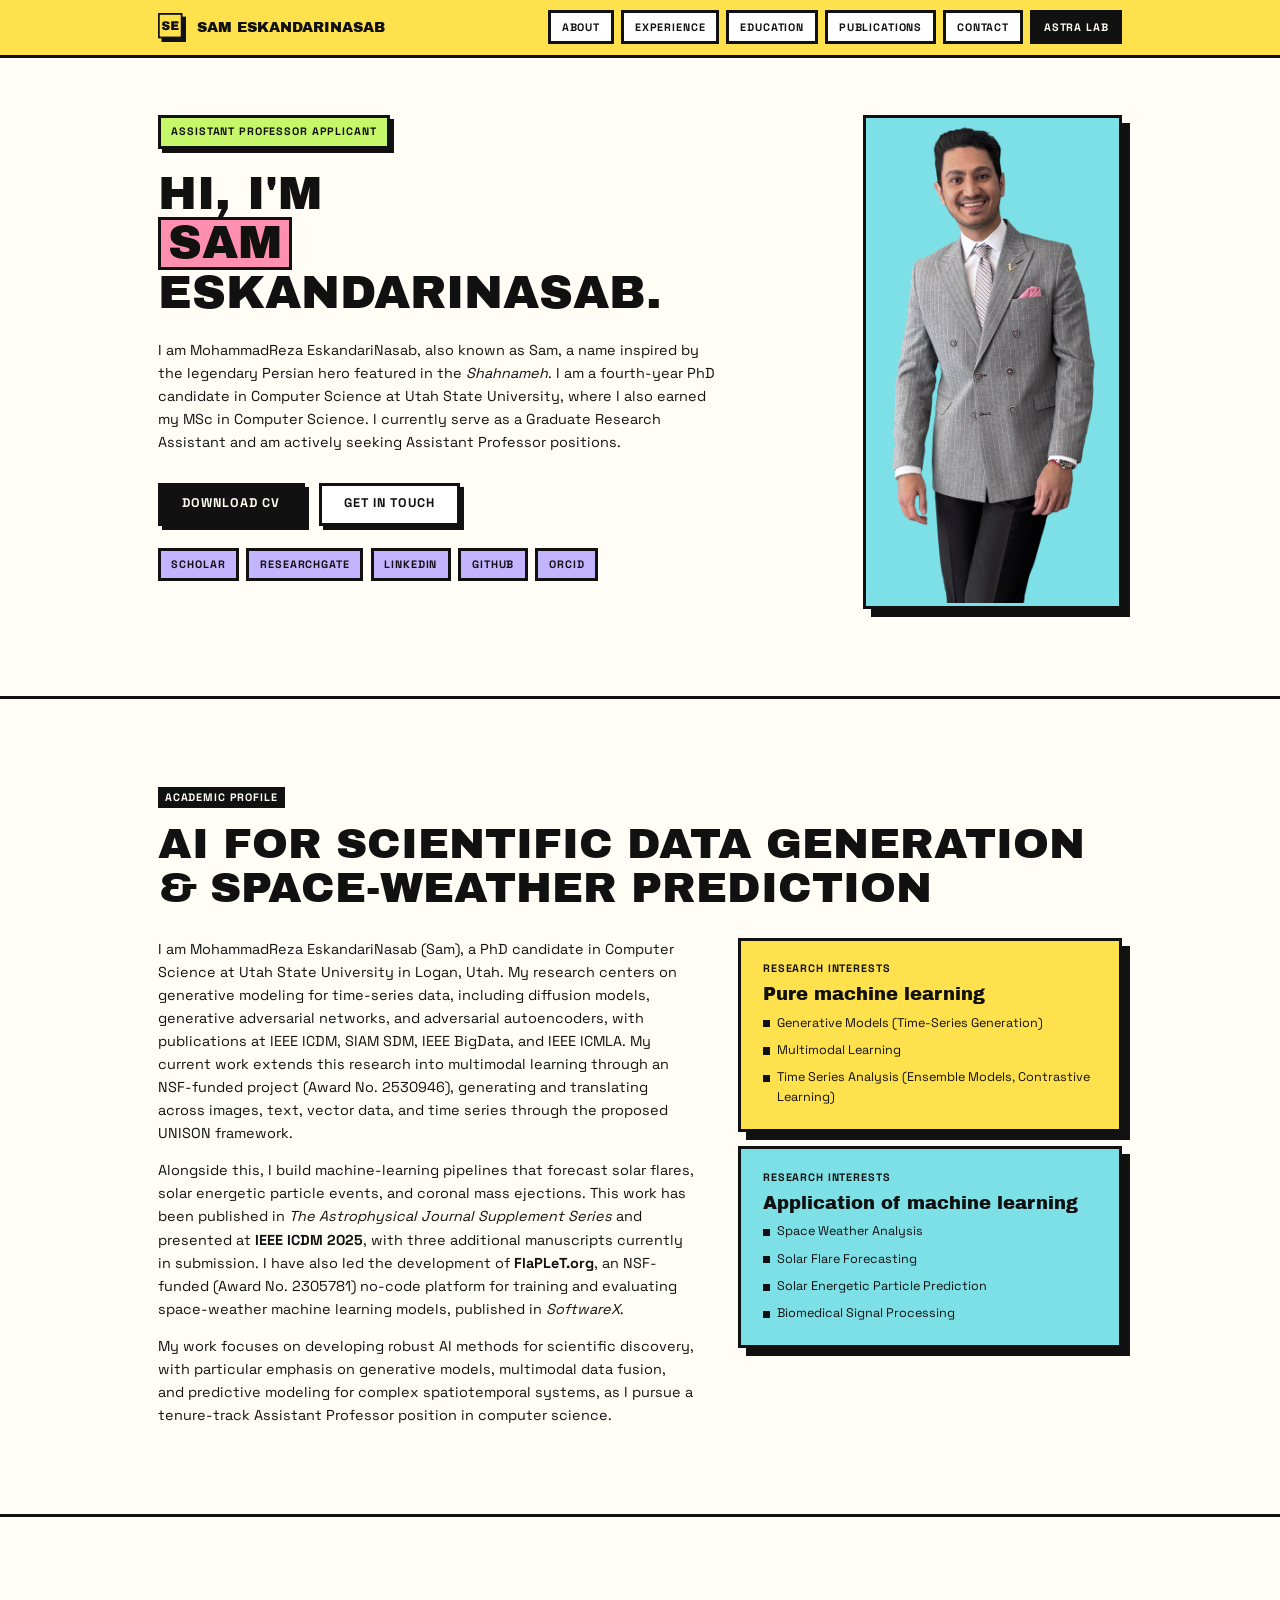
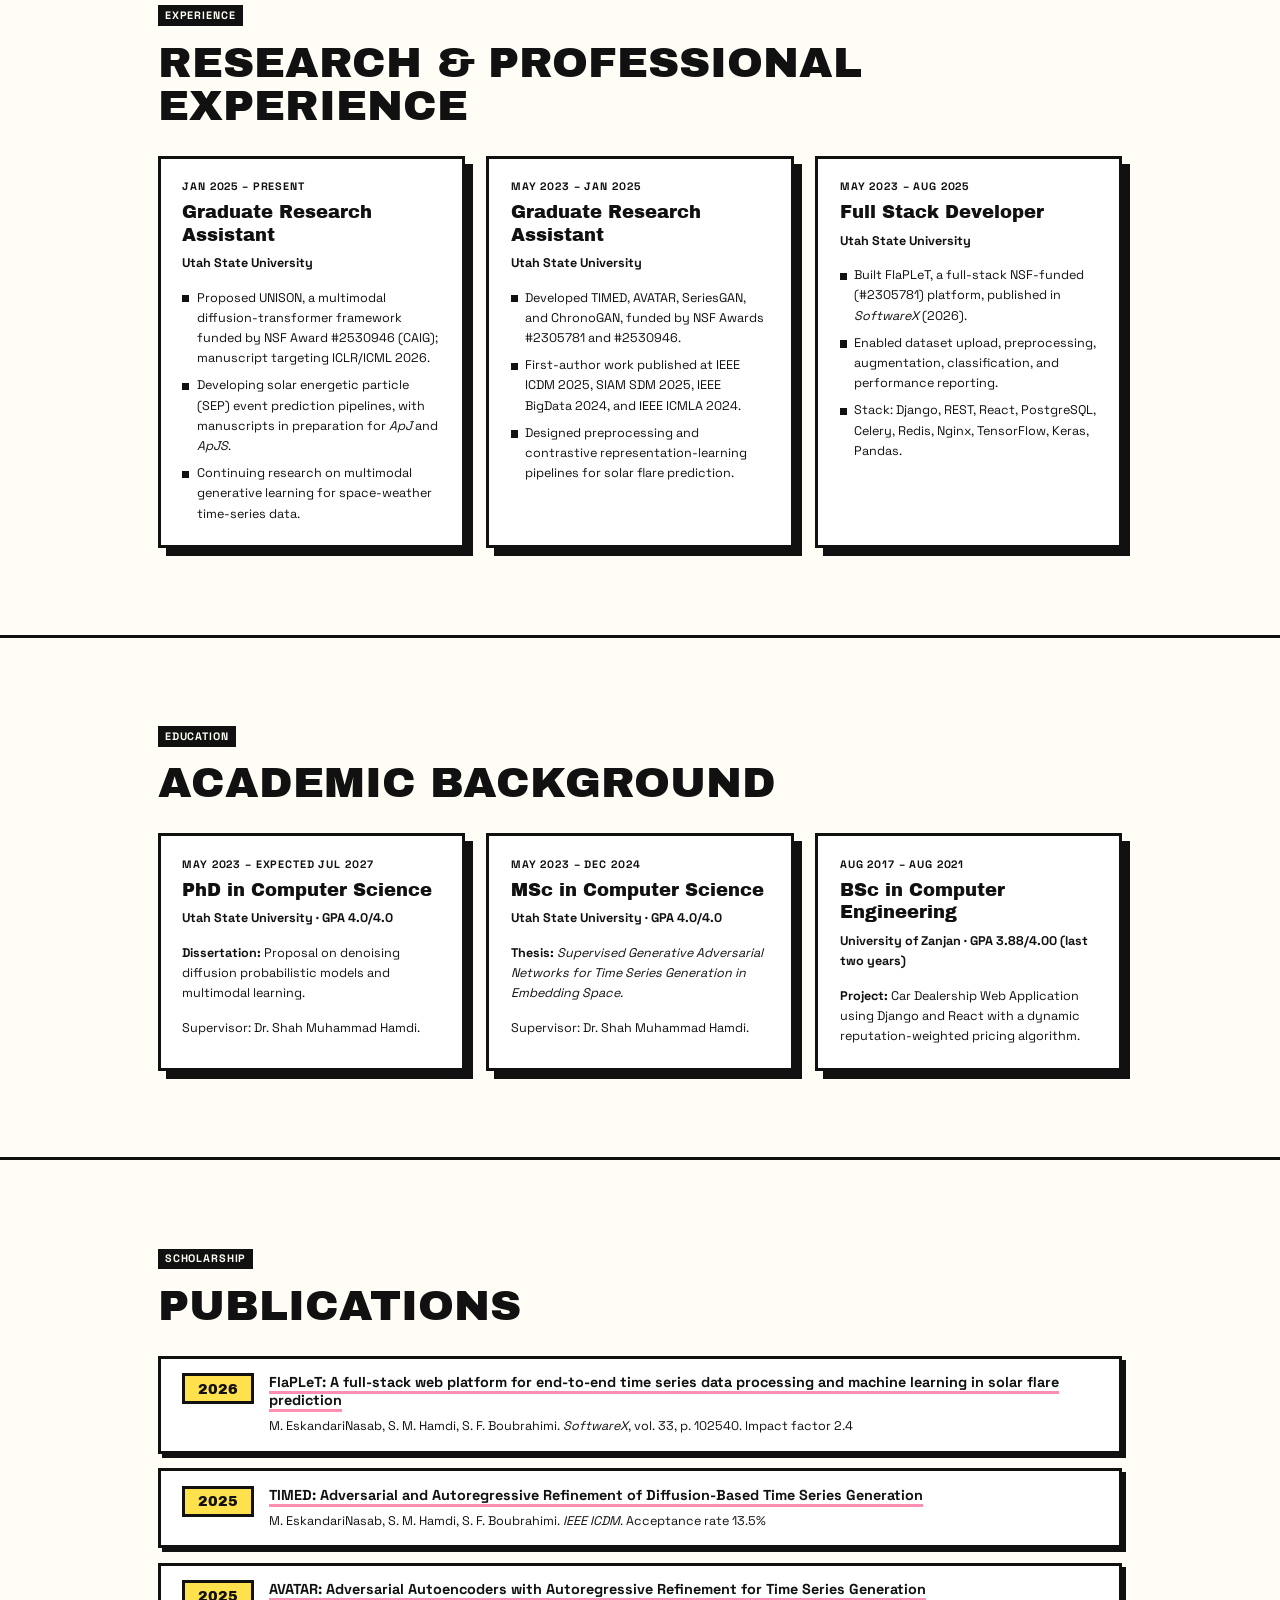
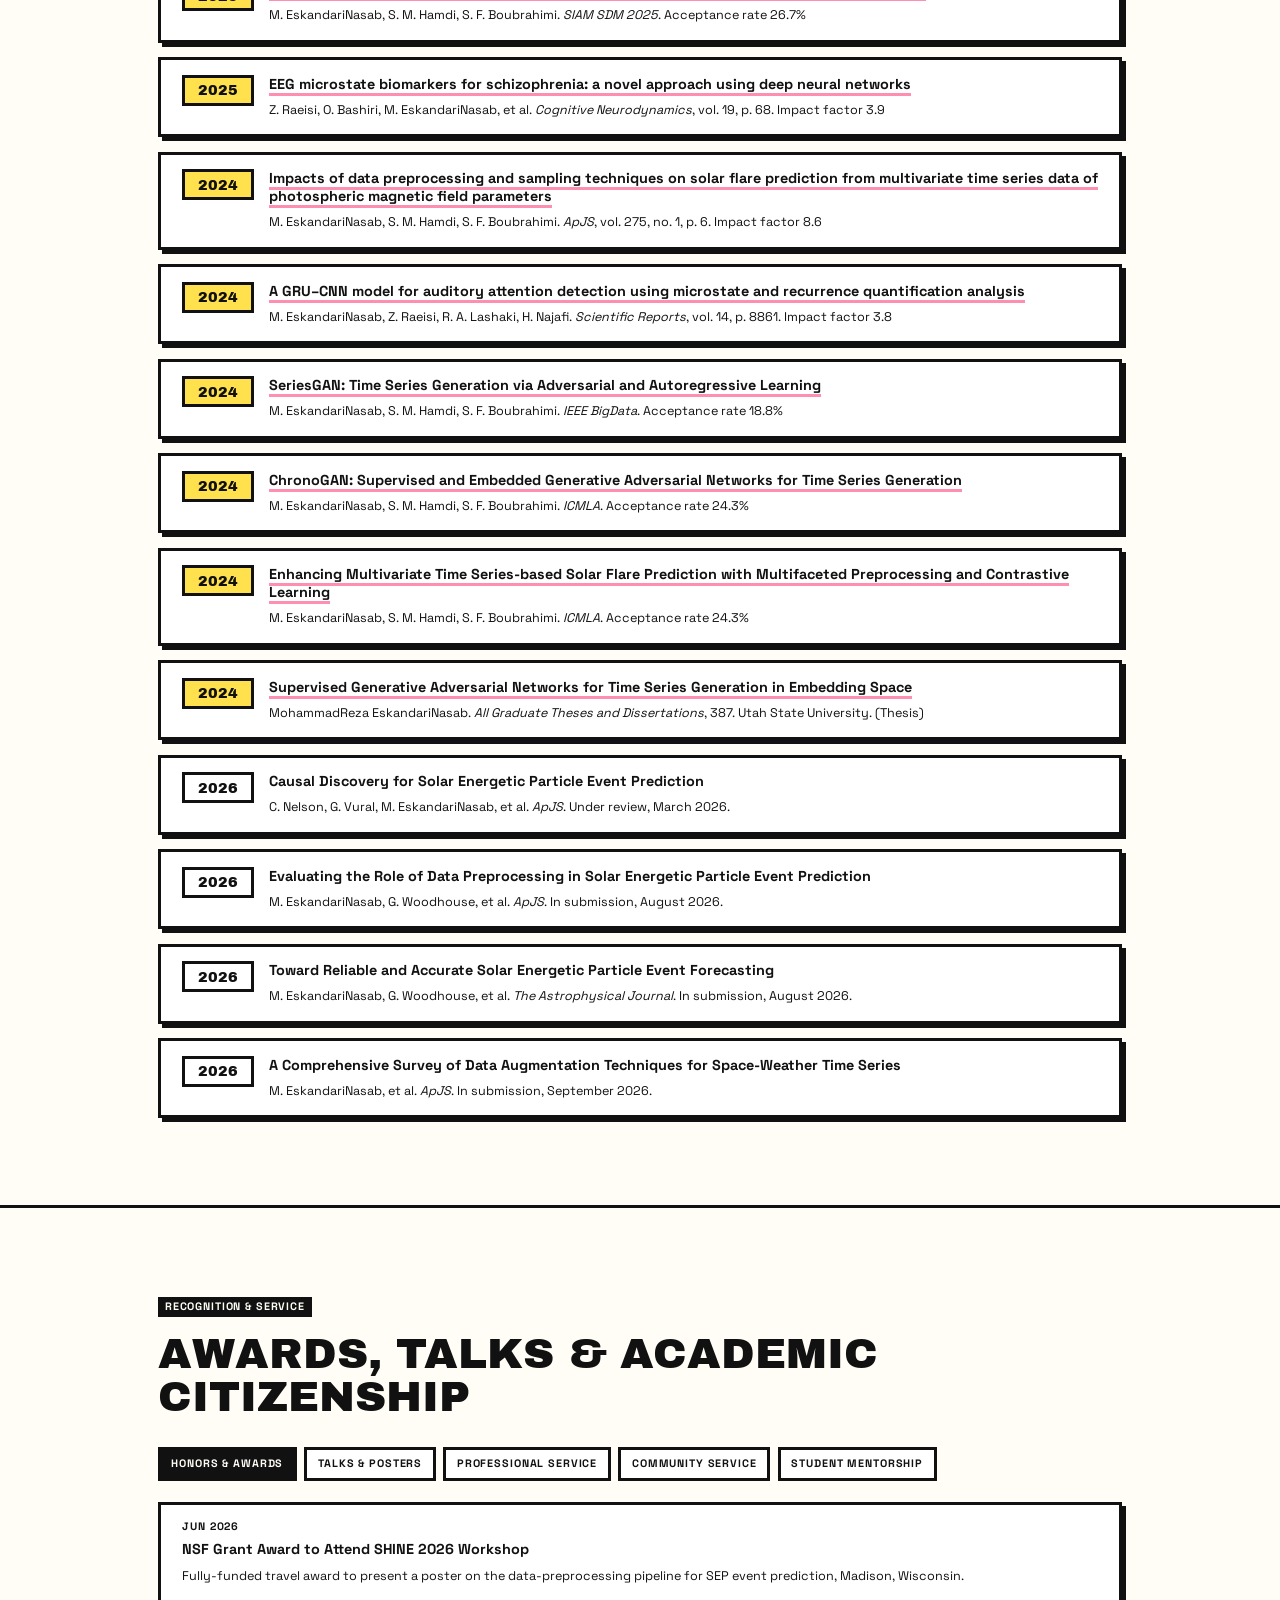
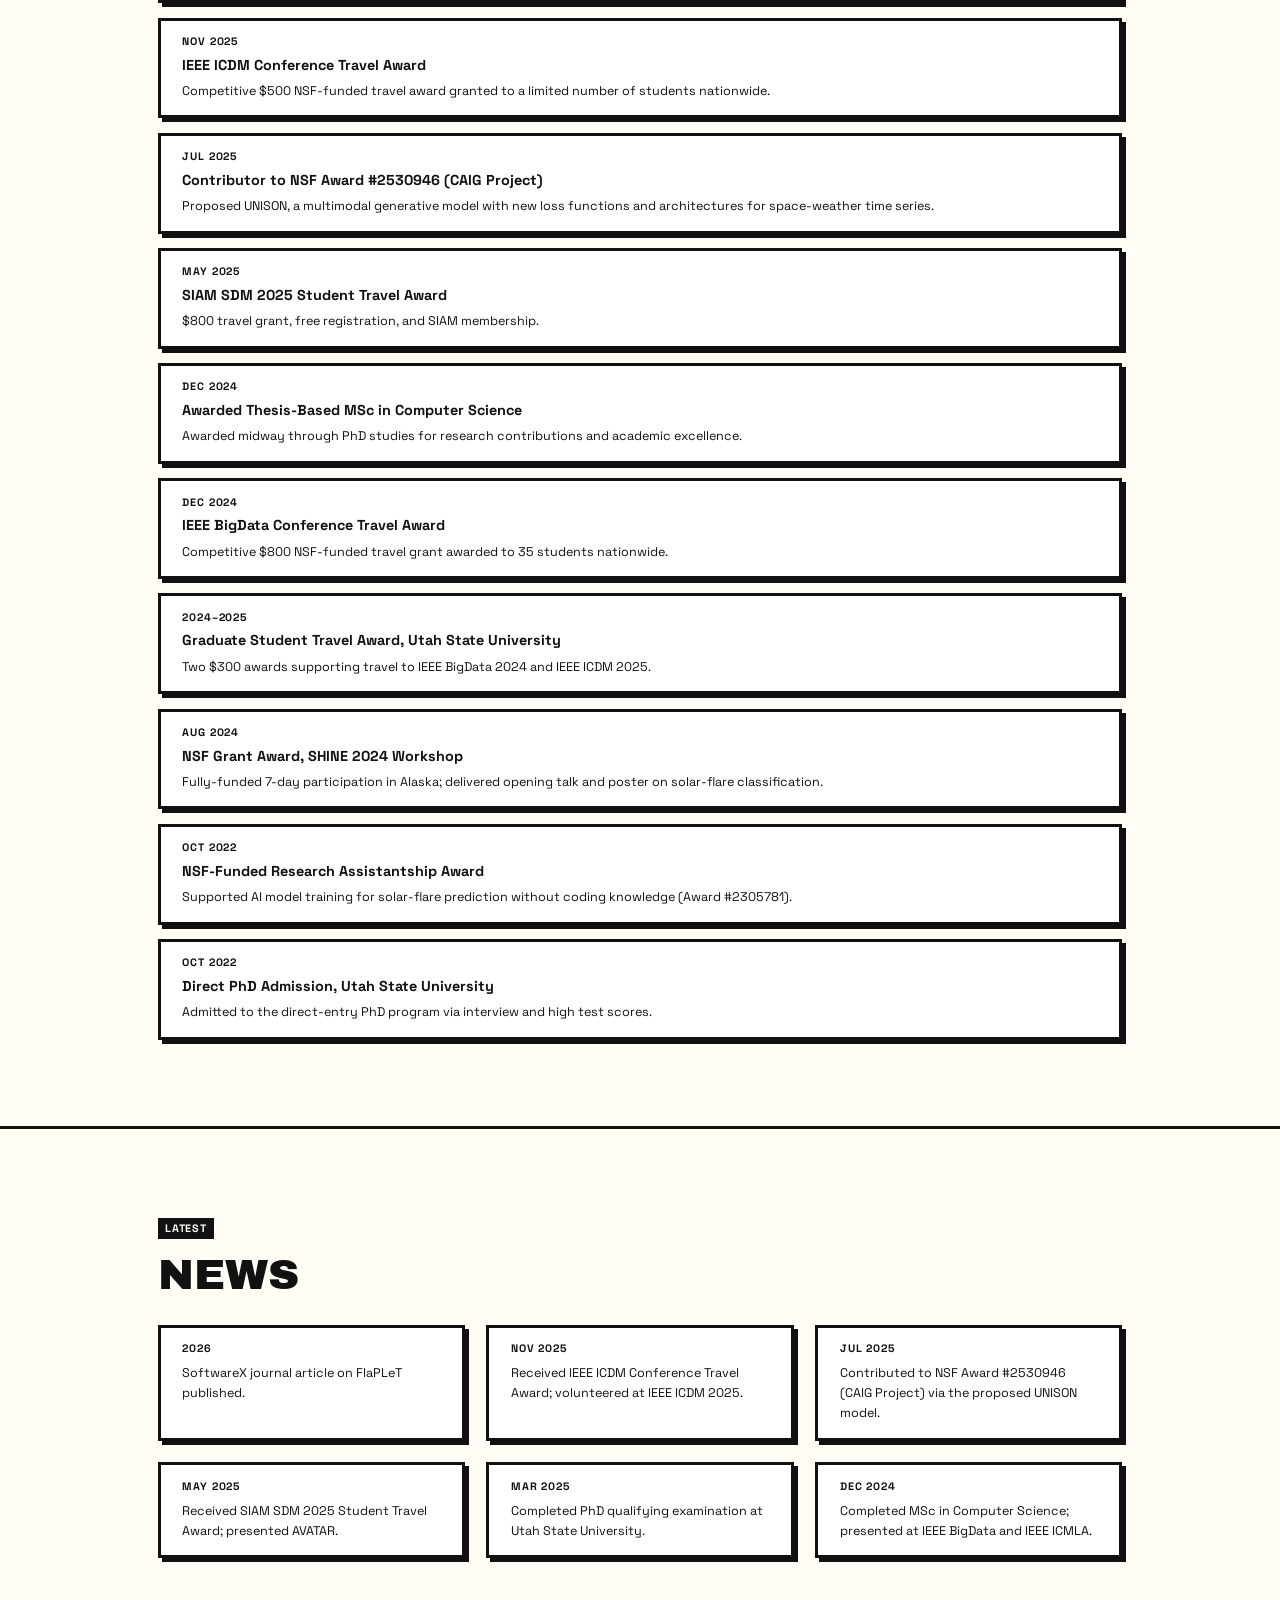
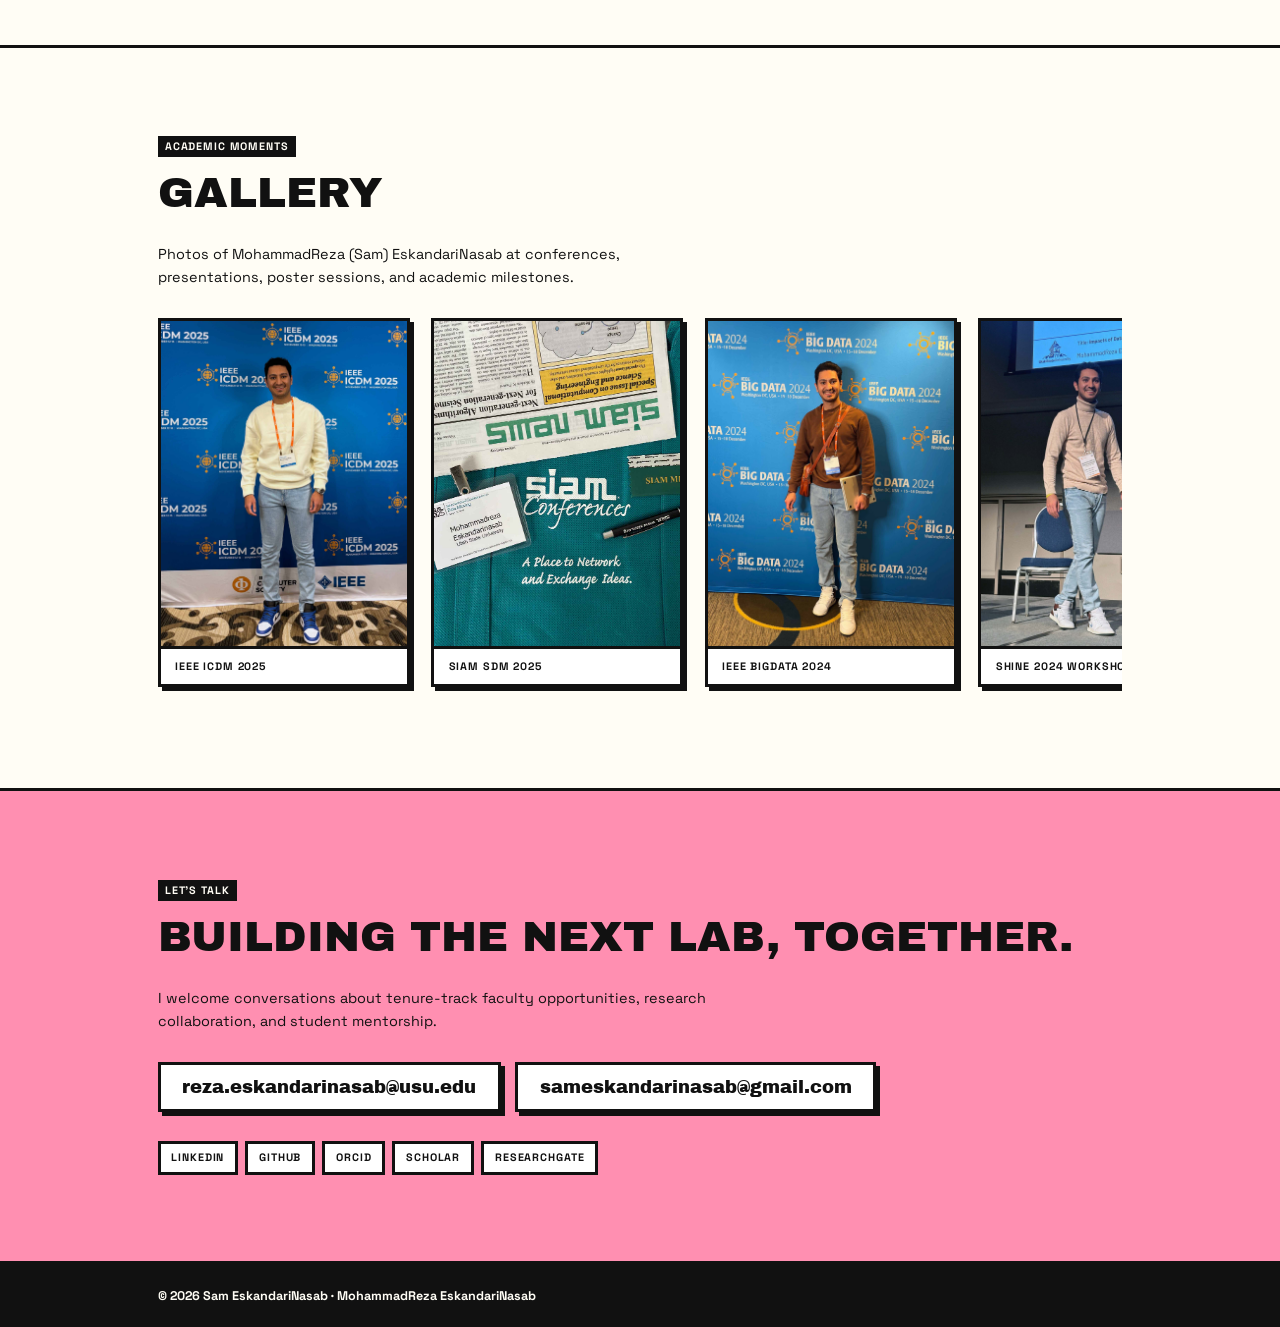
==== commit 75f90ef8: "Add files via upload" ====
--- a/index.html
+++ b/index.html
@@ -338,7 +338,7 @@
   ]
 }
 </script>
-<link rel="stylesheet" href="styles.css?v=4" />
+<link rel="stylesheet" href="styles.css?v=5" />
 </head>
 <body>
 
--- a/styles.css
+++ b/styles.css
@@ -4,11 +4,13 @@
    appear in component rules, so nothing can drift off-scale.
 
    UNIT   Tokens are in rem, so the whole system scales as one unit.
-          The root size steps up on large screens, keeping every
-          proportion intact (values below are at the 16px base):
-            < 1440px   16px root   container 1120px
-            >= 1440px  18px root   container 1260px
-            >= 1800px  20px root   container 1400px
+          The root size is set per screen tier, keeping every
+          proportion intact (values below are at the 16px base).
+          Desktop tiers run at 0.9x so the site reads a little denser:
+            <= 960px     16px root     container (full width)
+            961-1439px   14.4px root   container 1008px
+            1440-1799px  16.2px root   container 1134px
+            >= 1800px    18px root     container 1260px
 
    TYPE   8 steps, 2 families. Headings are STEPPED, not fluid, so every
           rendered size is a token at every screen width:
@@ -92,9 +94,11 @@
   --portrait-ratio:1124 / 2142; /* the source photo's own shape */
 }
 
-/* Large screens: the root unit steps up and everything scales together. */
-@media (min-width:1440px){ html{ font-size:112.5%; } }
-@media (min-width:1800px){ html{ font-size:125%; } }
+/* Root unit per tier; everything in the system scales with it. Phones and
+   tablets keep 100% so body text stays at the 16px reading minimum. */
+@media (min-width:961px){  html{ font-size:90%; } }      /* 14.4px */
+@media (min-width:1440px){ html{ font-size:101.25%; } }  /* 16.2px */
+@media (min-width:1800px){ html{ font-size:112.5%; } }   /* 18px   */
 
 /* ---------- base ---------- */
 *,*::before,*::after{ box-sizing:border-box; }
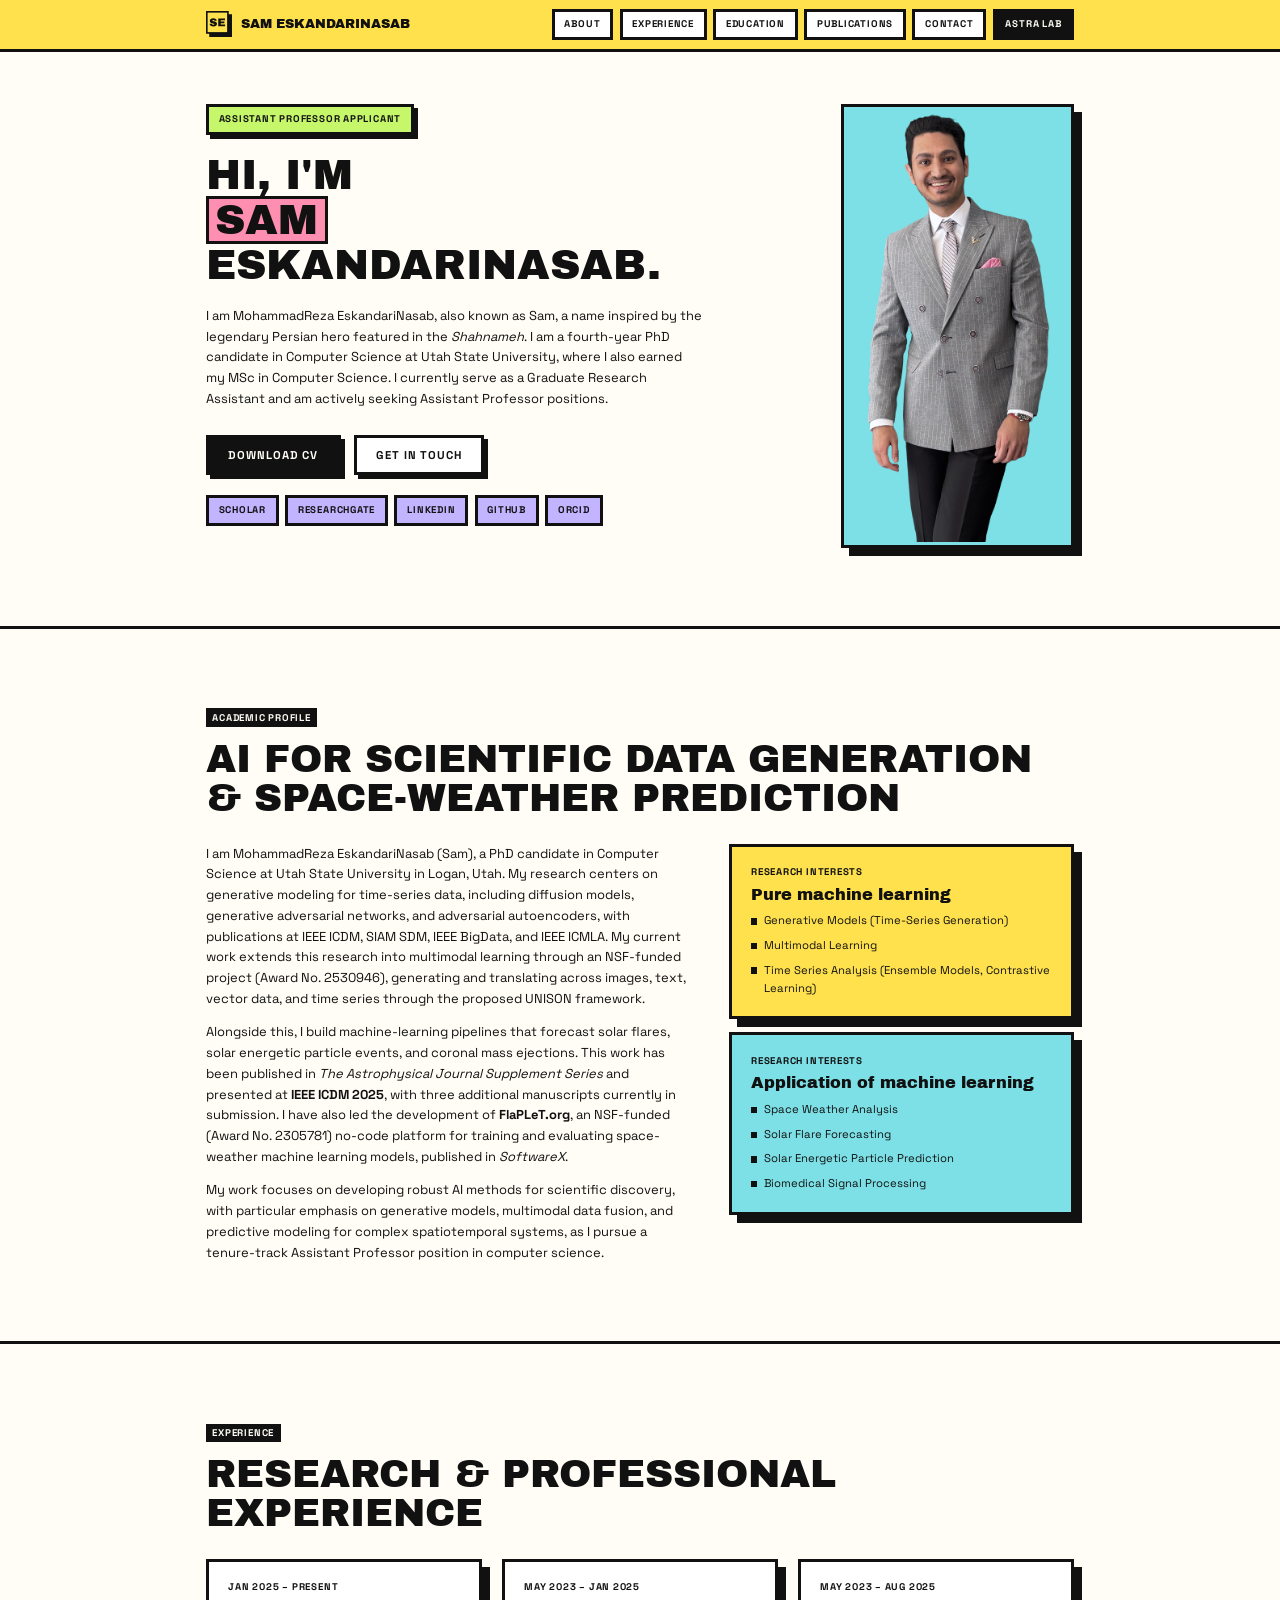
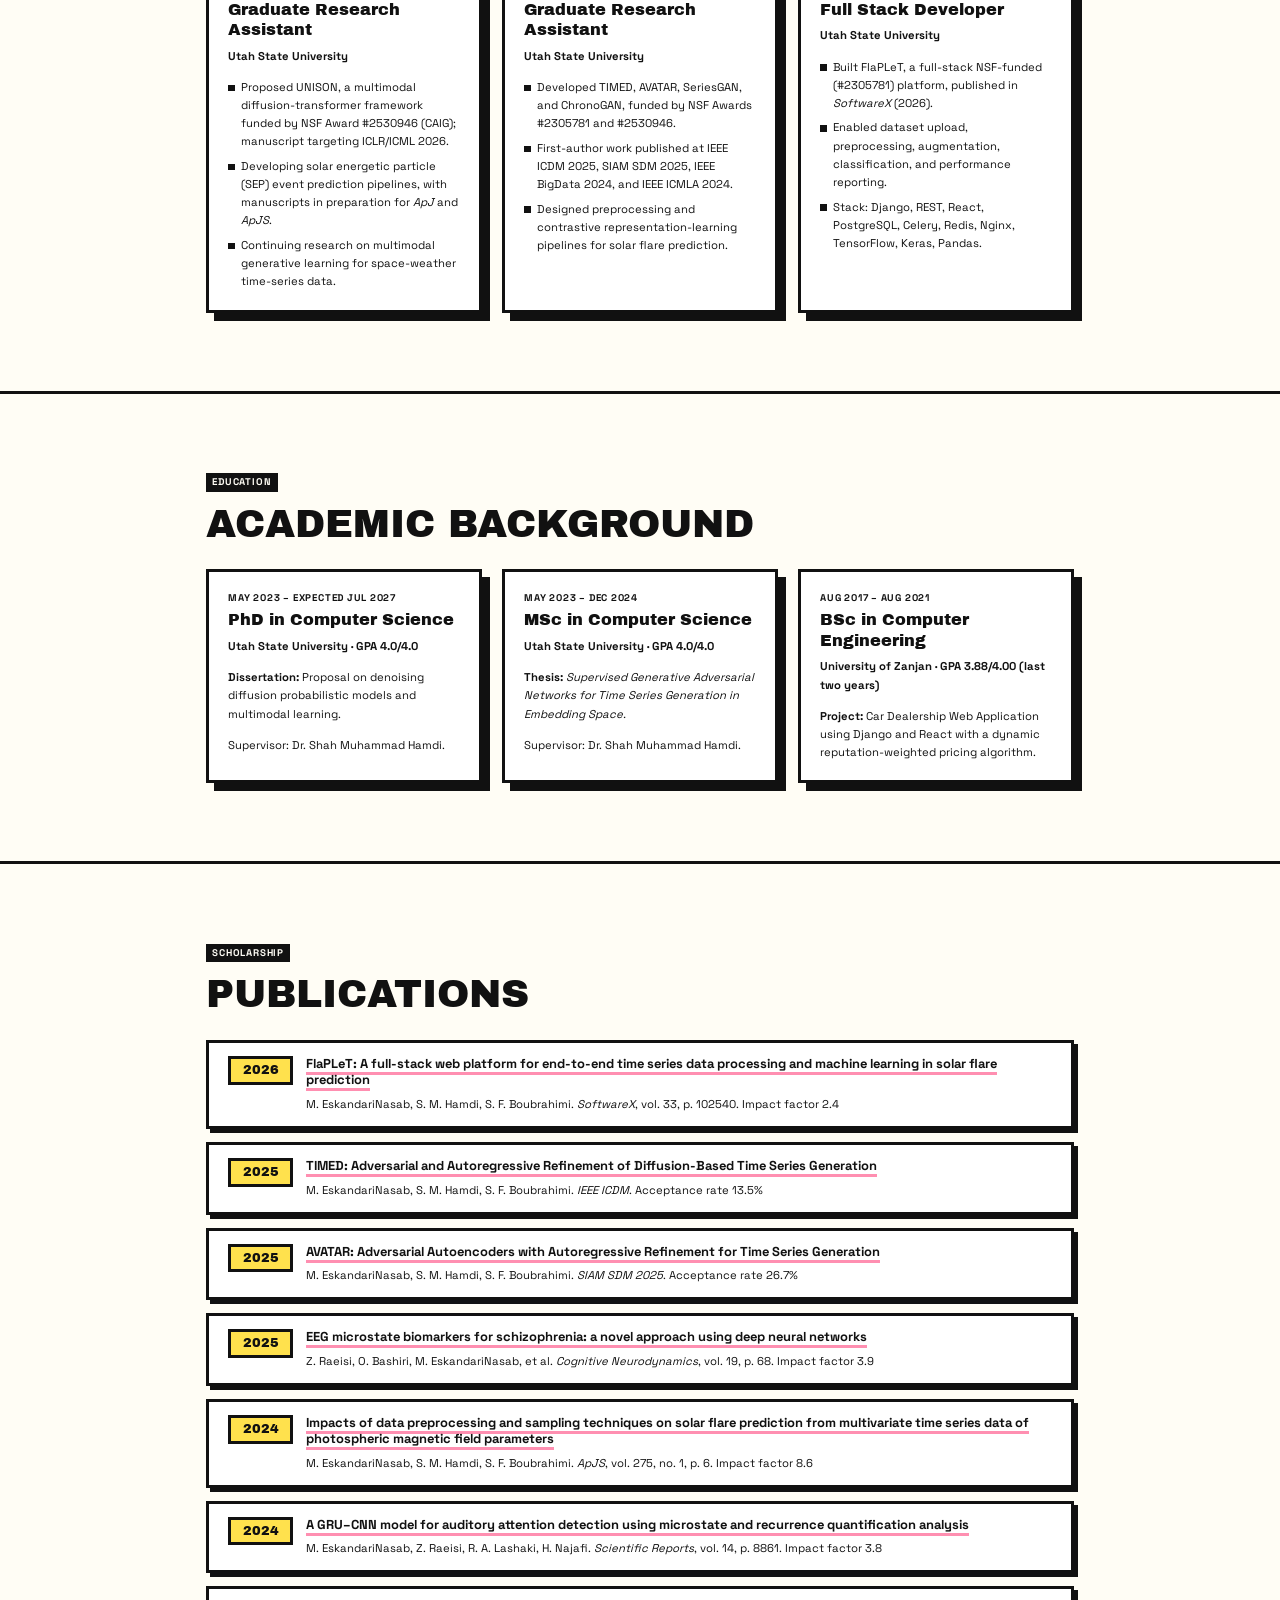
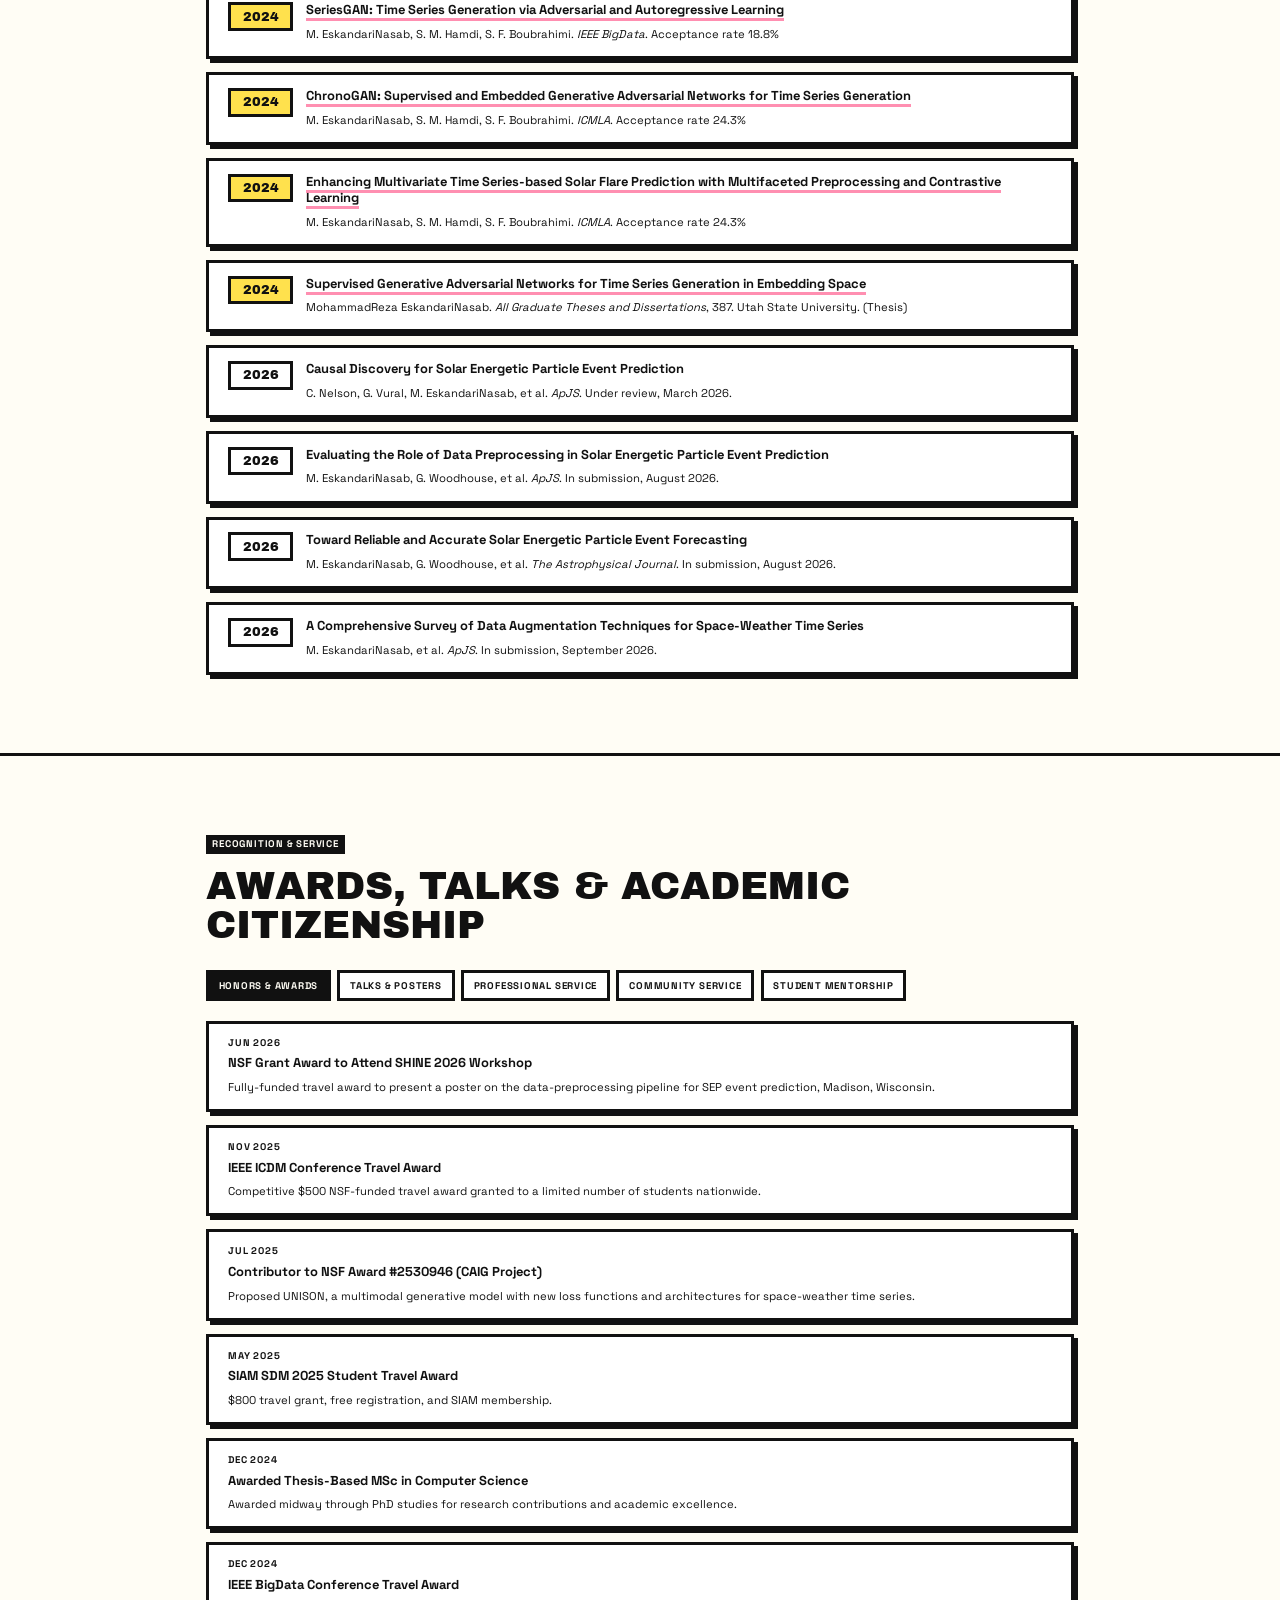
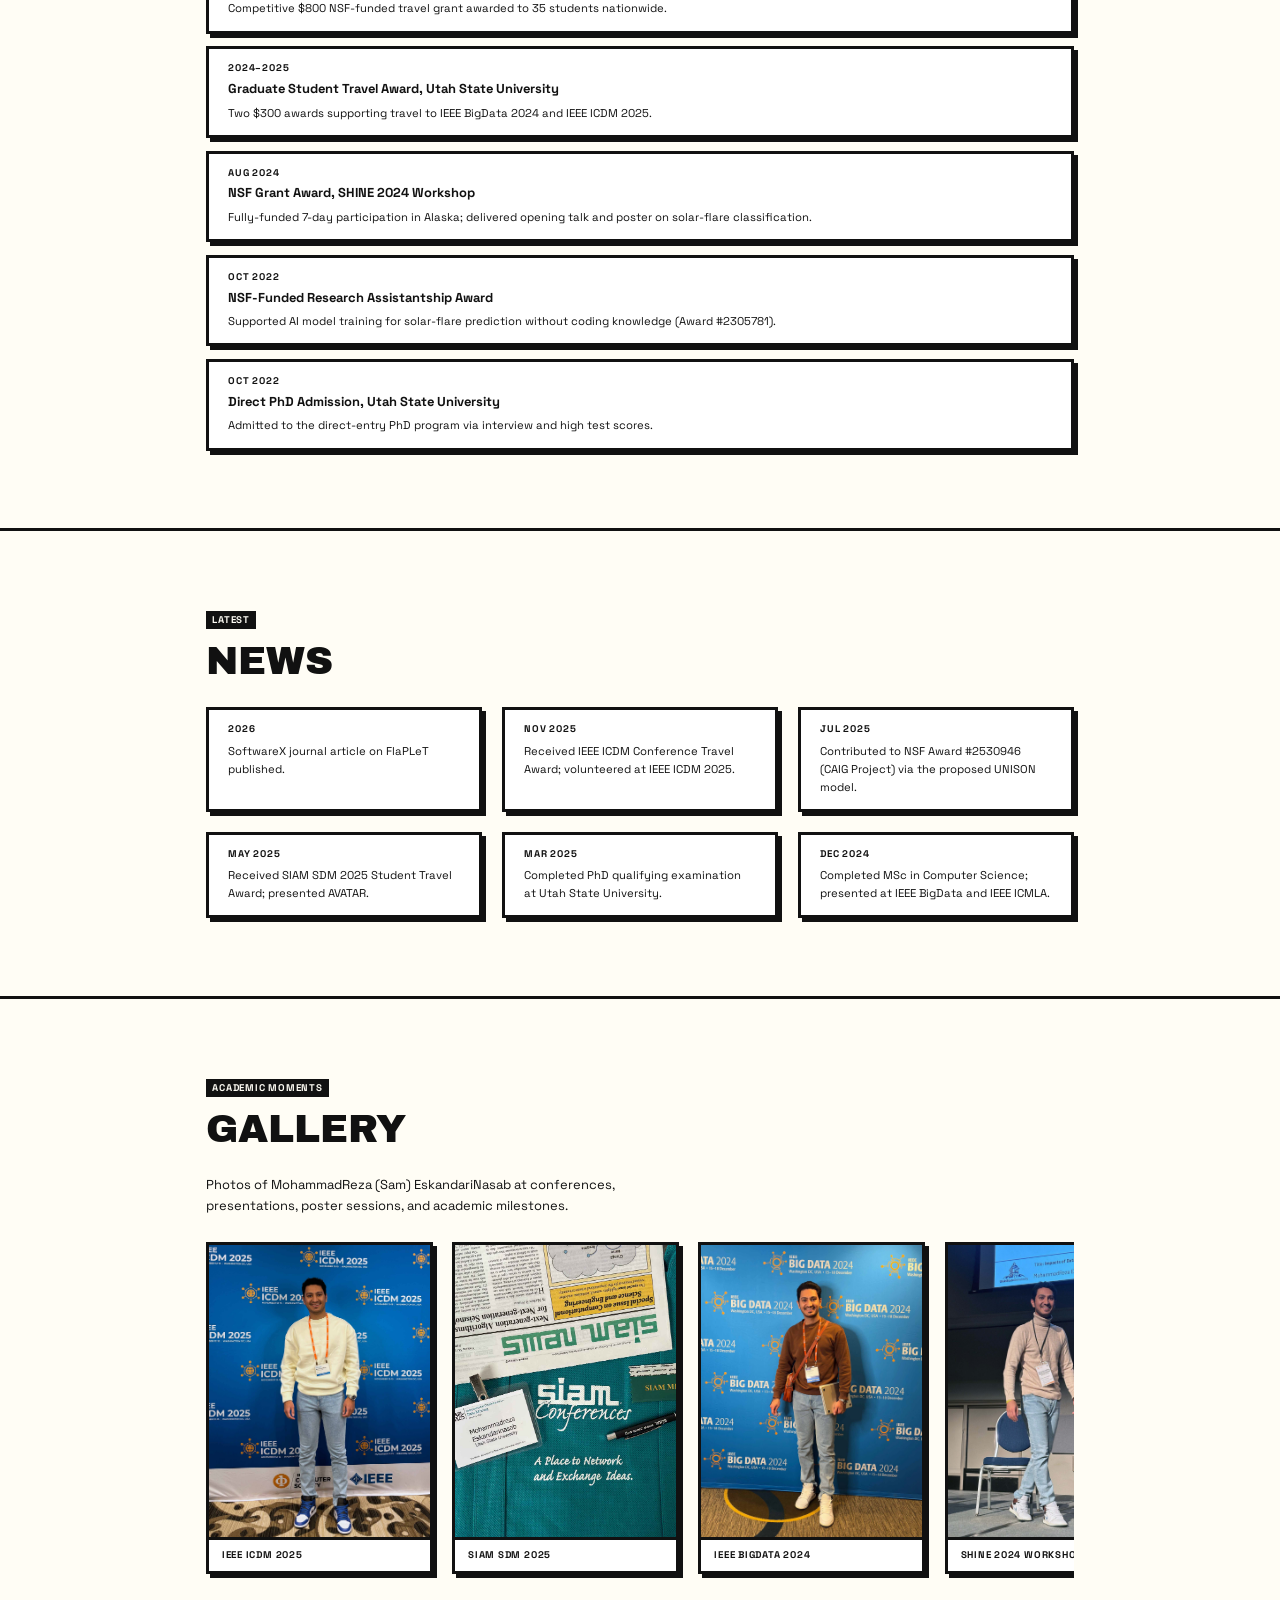
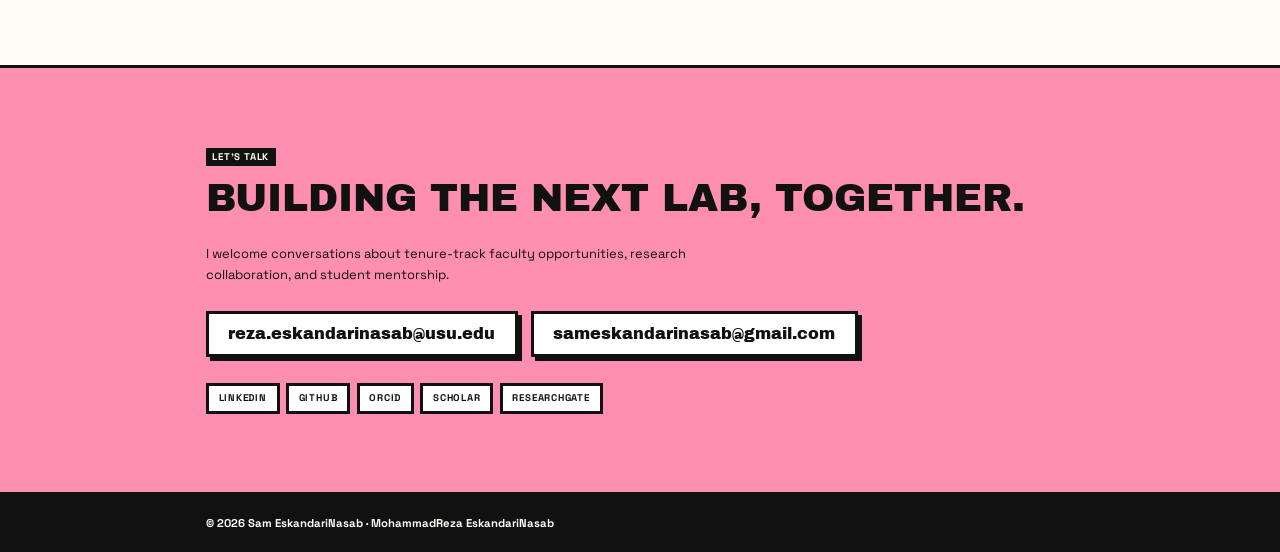
==== commit eddeb0bf: "Add files via upload" ====
--- a/index.html
+++ b/index.html
@@ -338,7 +338,7 @@
   ]
 }
 </script>
-<link rel="stylesheet" href="styles.css?v=5" />
+<link rel="stylesheet" href="styles.css?v=6" />
 </head>
 <body>
 
--- a/styles.css
+++ b/styles.css
@@ -6,11 +6,11 @@
    UNIT   Tokens are in rem, so the whole system scales as one unit.
           The root size is set per screen tier, keeping every
           proportion intact (values below are at the 16px base).
-          Desktop tiers run at 0.9x so the site reads a little denser:
+          Desktop tiers run at 0.81x so the site reads denser:
             <= 960px     16px root     container (full width)
-            961-1439px   14.4px root   container 1008px
-            1440-1799px  16.2px root   container 1134px
-            >= 1800px    18px root     container 1260px
+            961-1439px   12.96px root  container 907px
+            1440-1799px  14.58px root  container 1021px
+            >= 1800px    16.2px root   container 1134px
 
    TYPE   8 steps, 2 families. Headings are STEPPED, not fluid, so every
           rendered size is a token at every screen width:
@@ -96,9 +96,9 @@
 
 /* Root unit per tier; everything in the system scales with it. Phones and
    tablets keep 100% so body text stays at the 16px reading minimum. */
-@media (min-width:961px){  html{ font-size:90%; } }      /* 14.4px */
-@media (min-width:1440px){ html{ font-size:101.25%; } }  /* 16.2px */
-@media (min-width:1800px){ html{ font-size:112.5%; } }   /* 18px   */
+@media (min-width:961px){  html{ font-size:81%; } }      /* 12.96px */
+@media (min-width:1440px){ html{ font-size:91.125%; } }  /* 14.58px */
+@media (min-width:1800px){ html{ font-size:101.25%; } }  /* 16.2px  */
 
 /* ---------- base ---------- */
 *,*::before,*::after{ box-sizing:border-box; }
